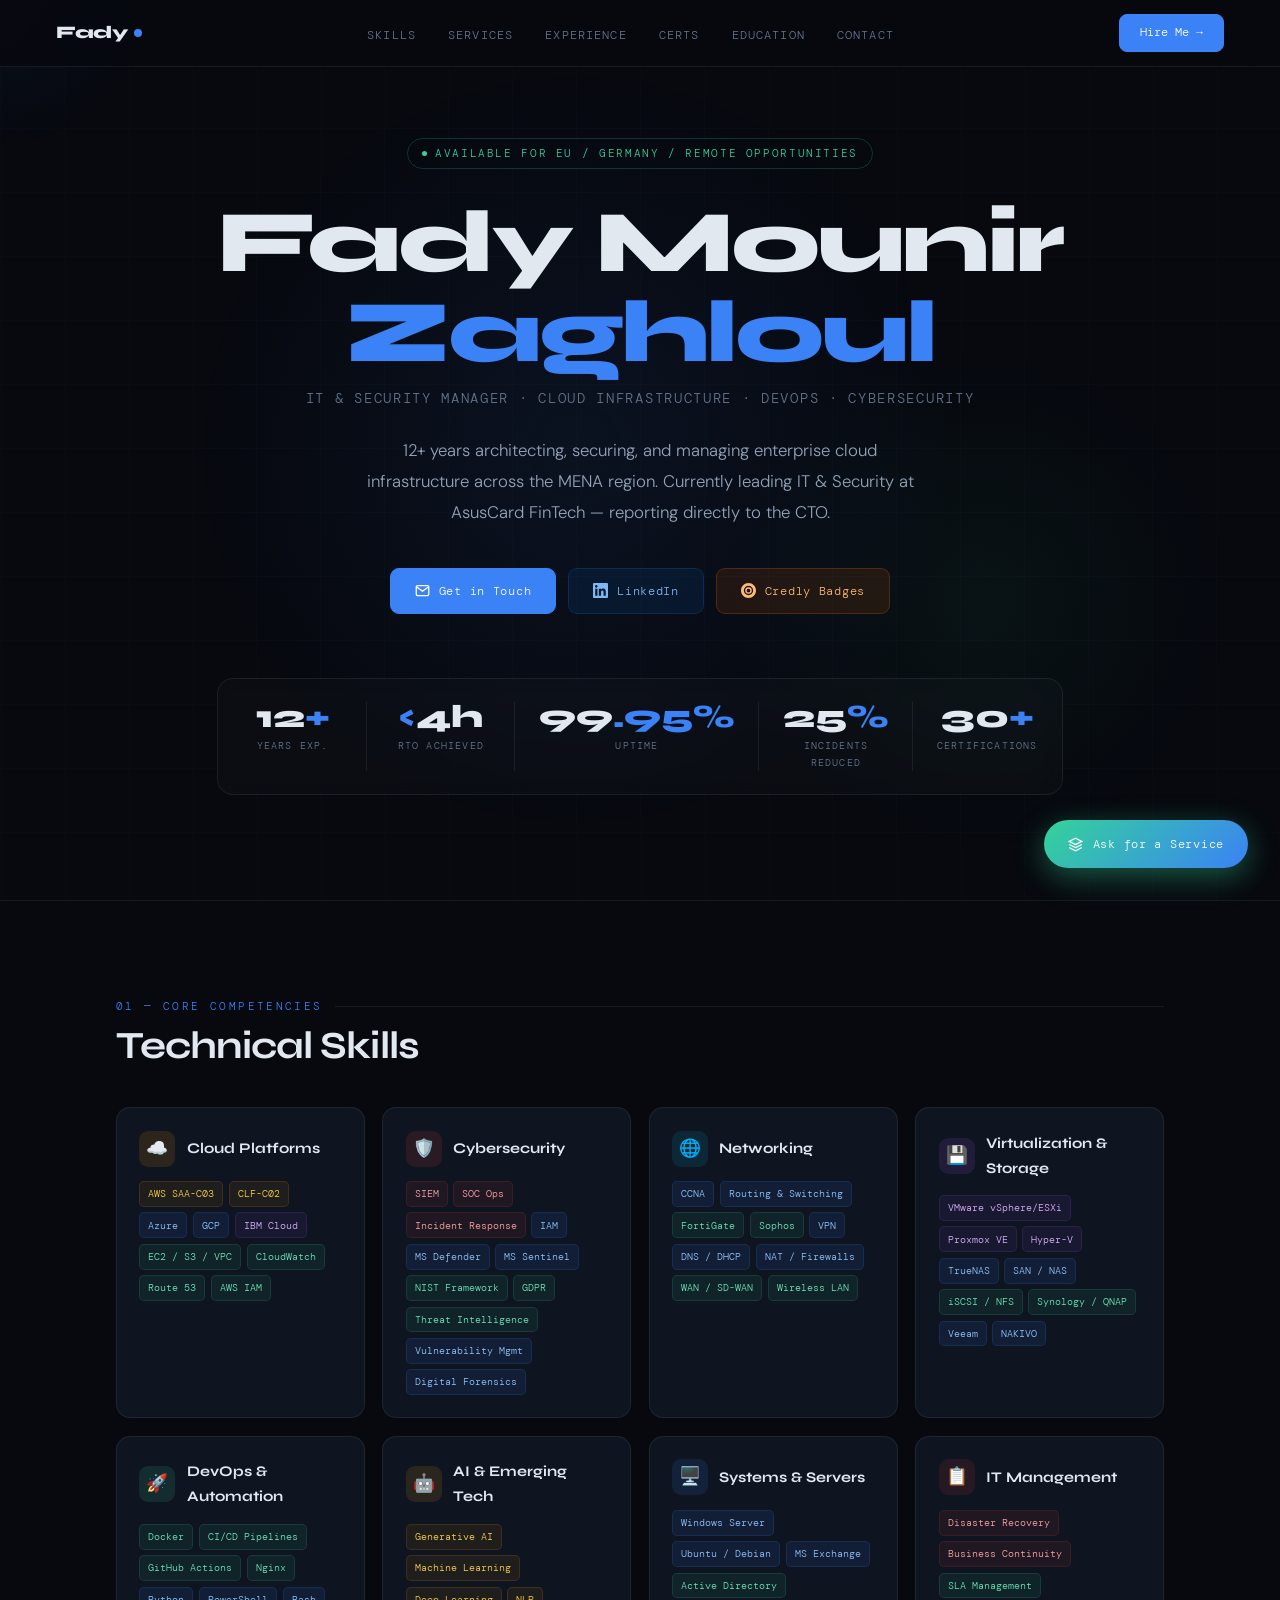
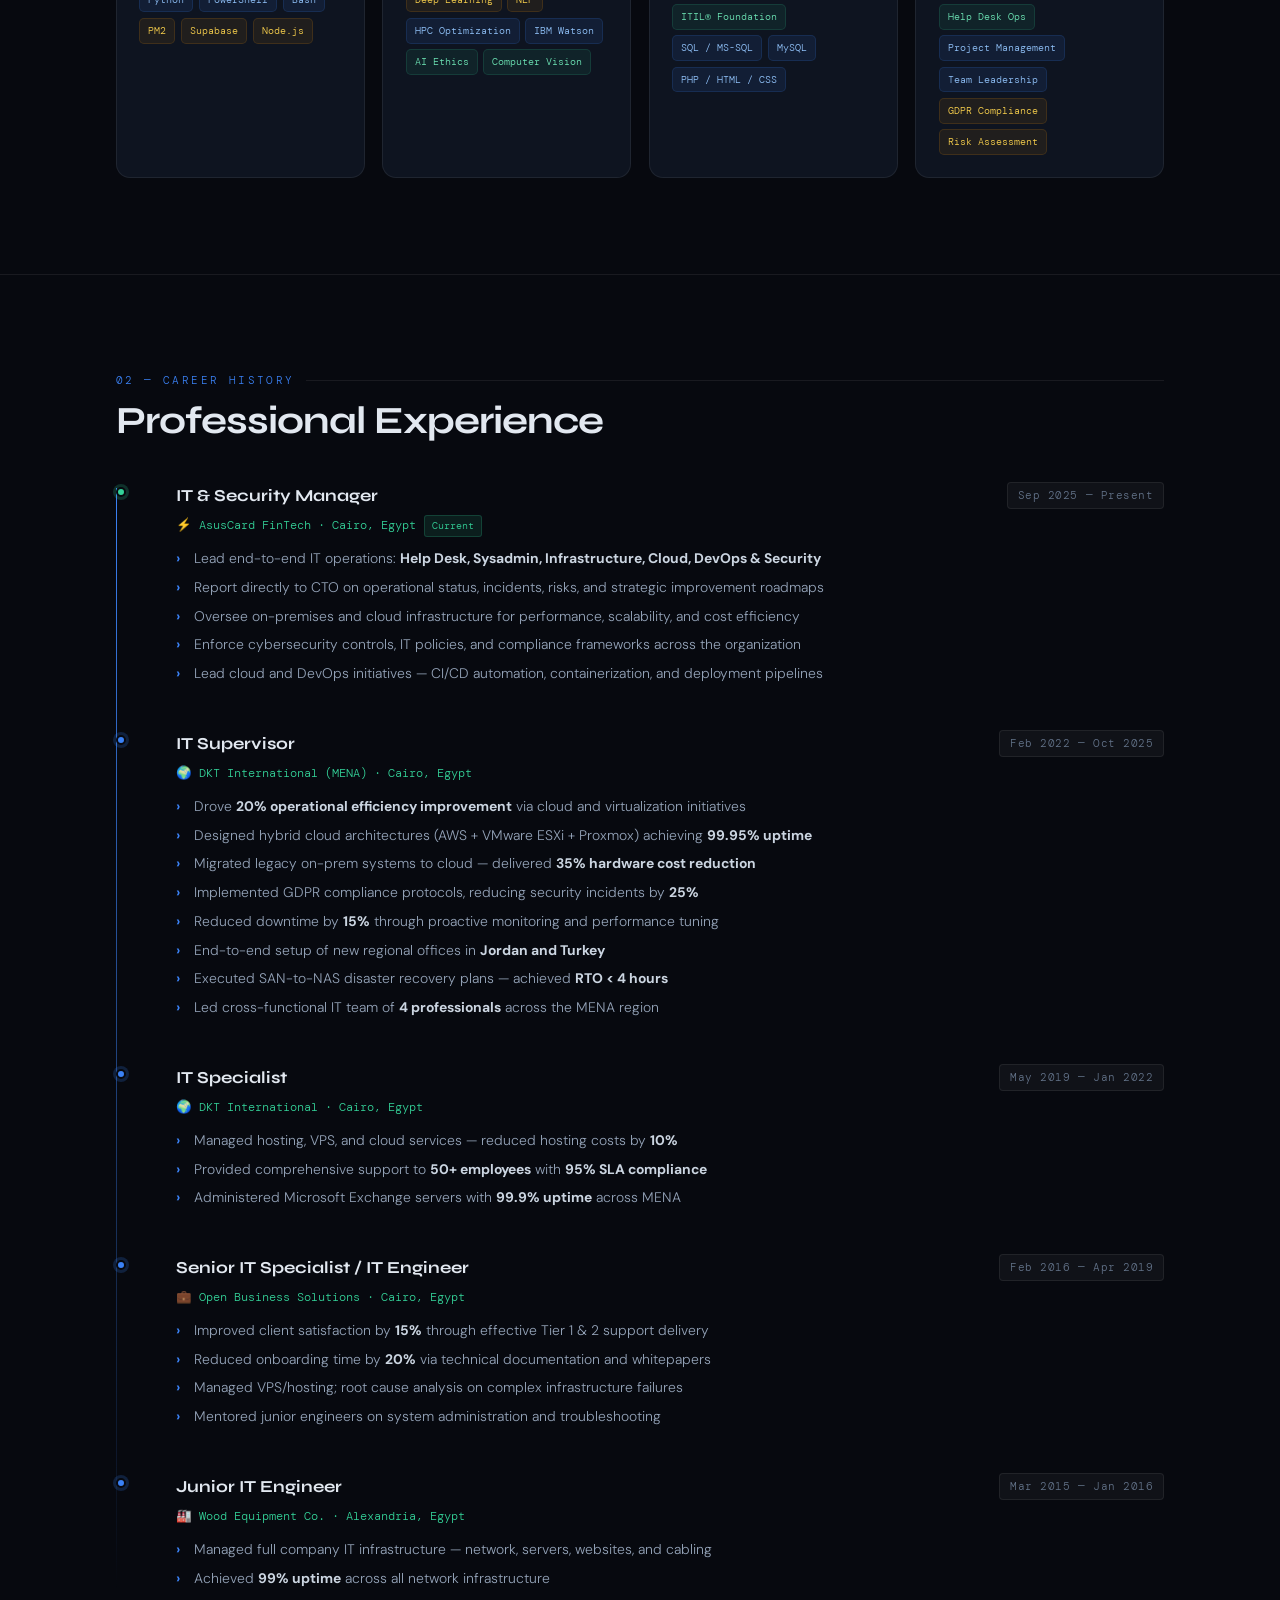
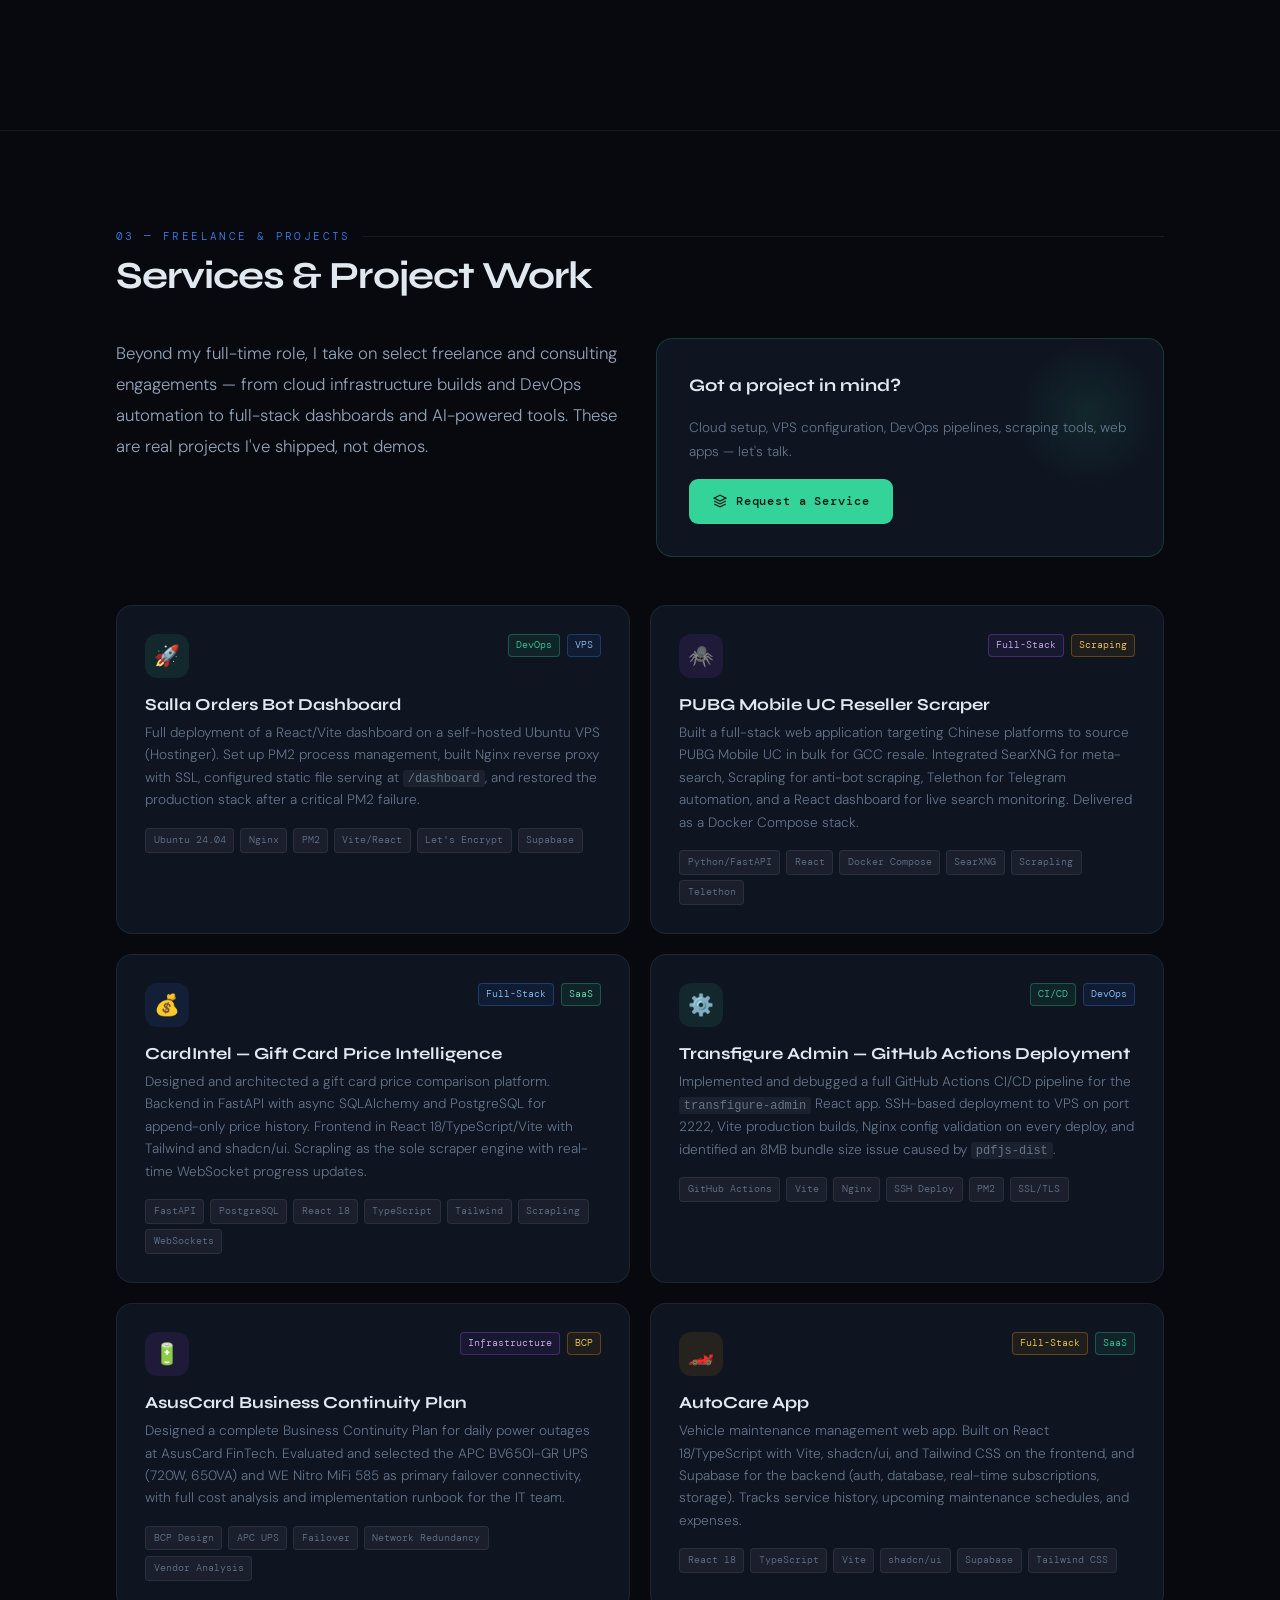
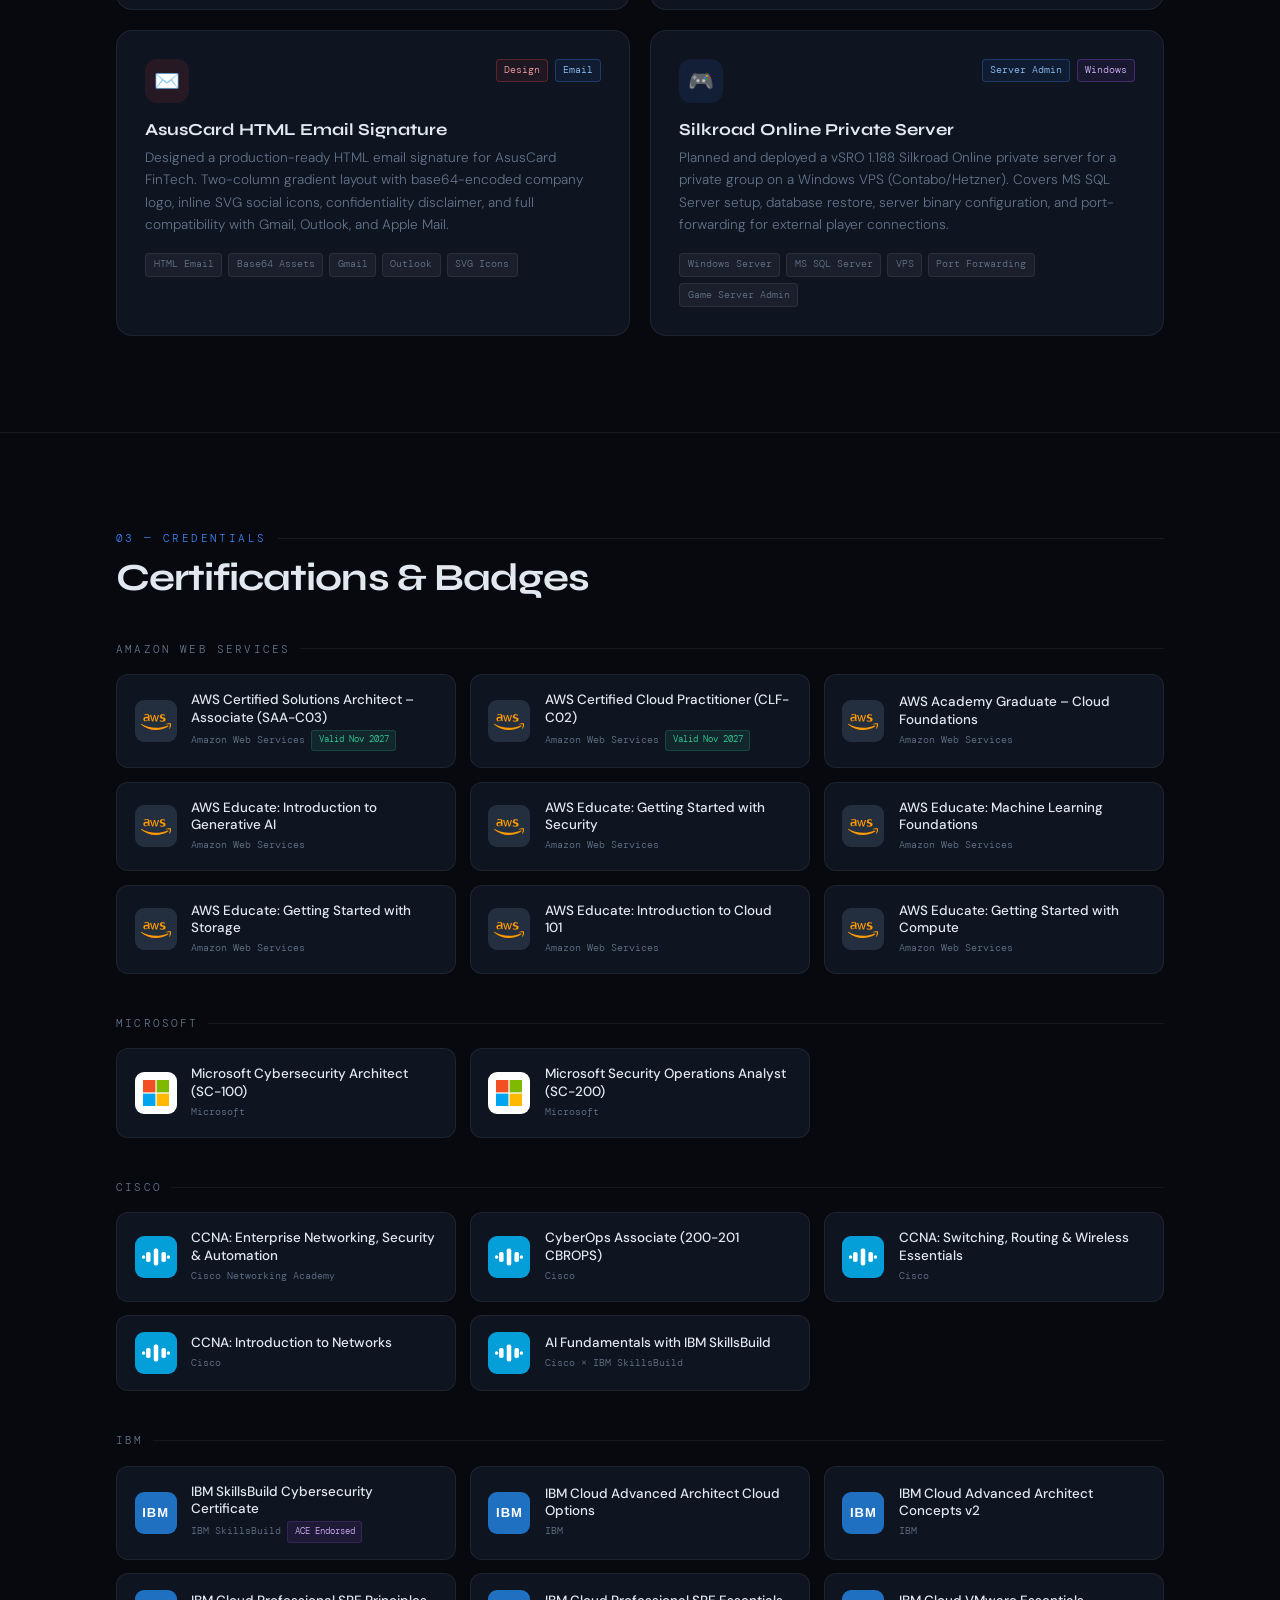
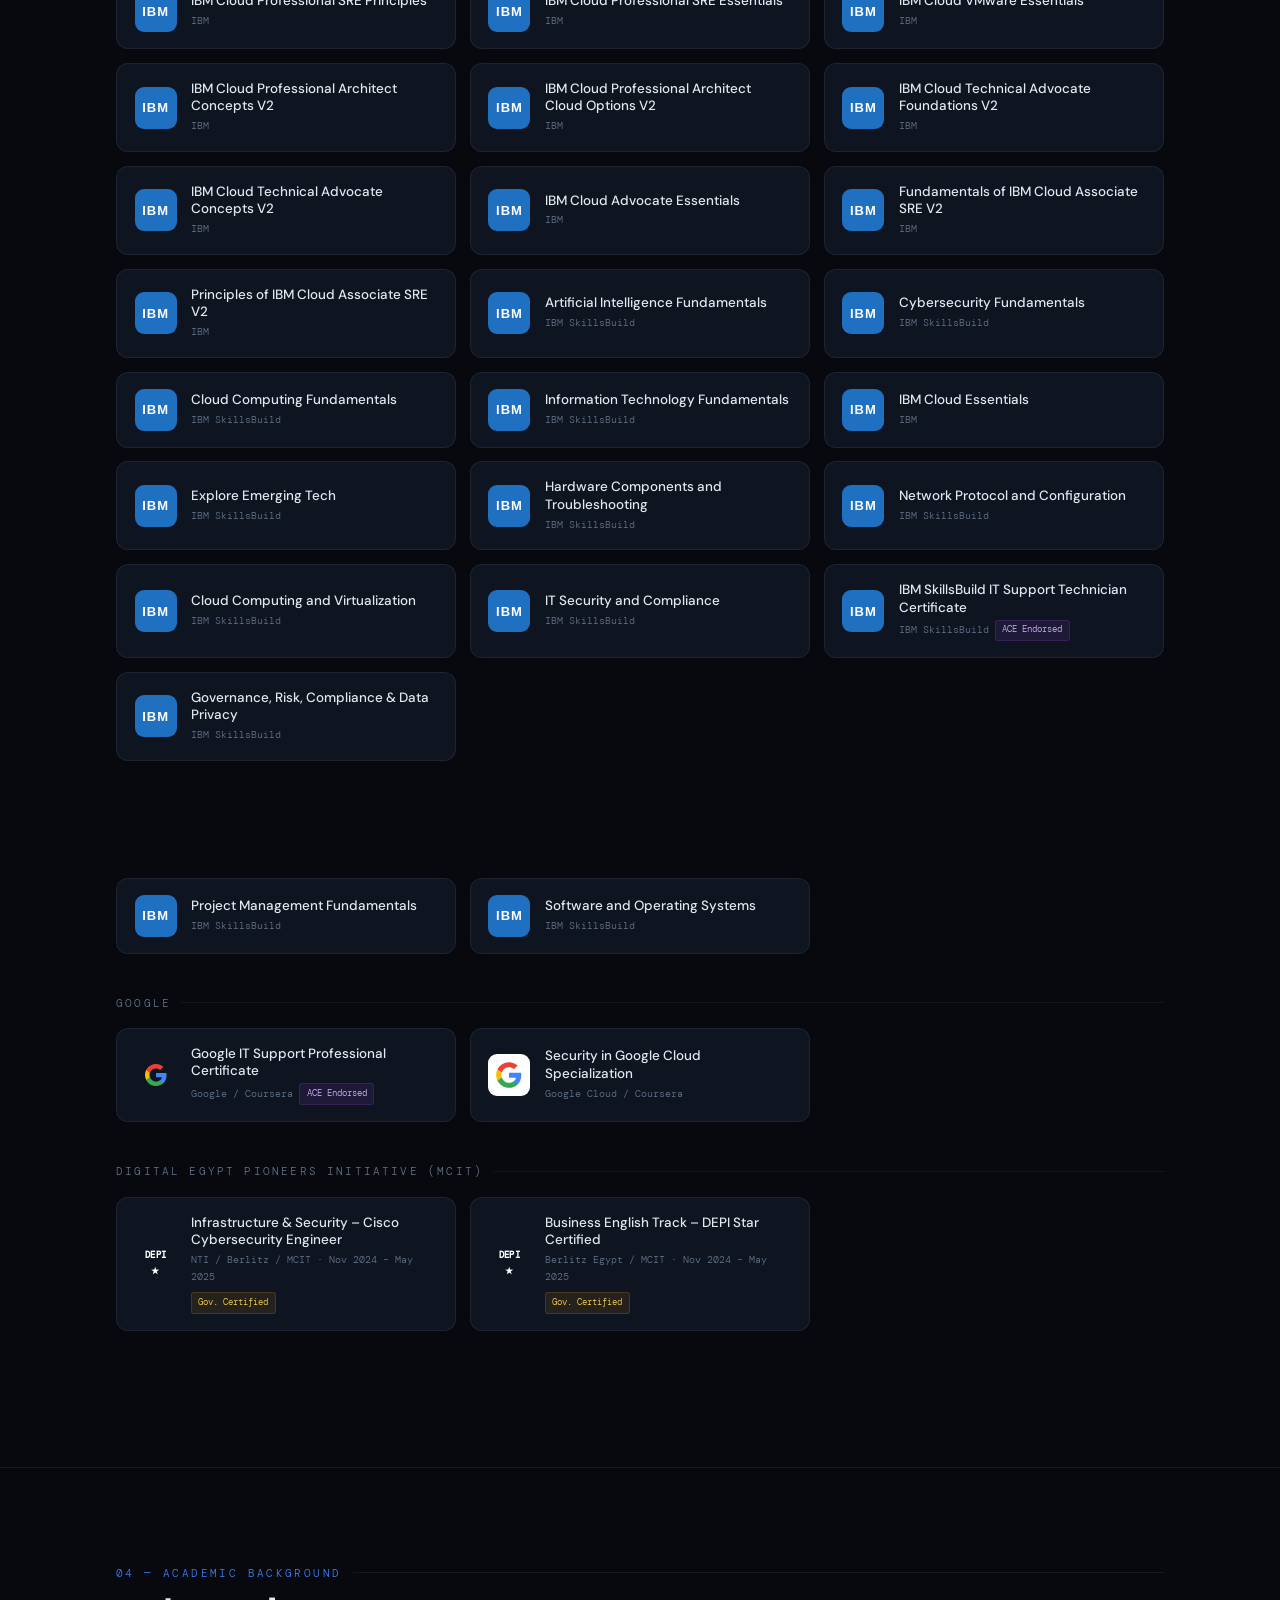
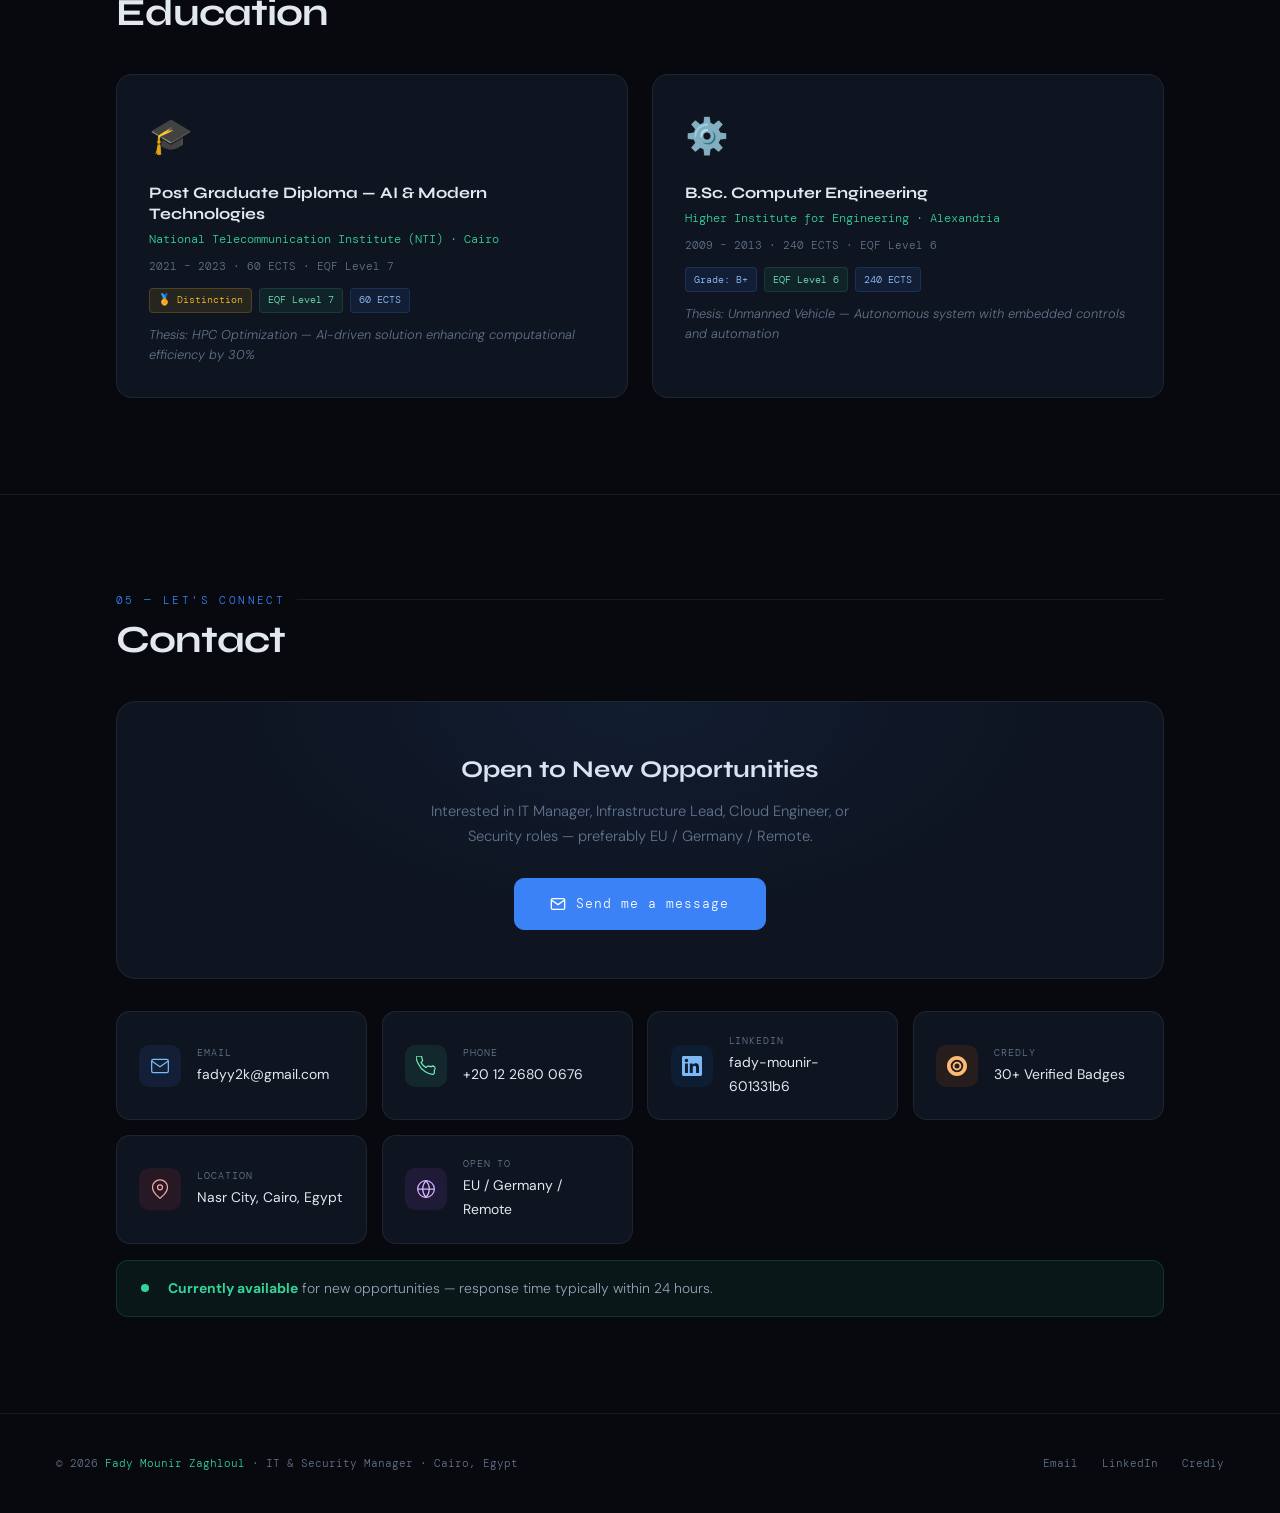
==== index.html @ 6c73d614 "Add files via upload" ====
<!DOCTYPE html>
<html lang="en">
<head>
  <meta charset="UTF-8"/>
  <meta name="viewport" content="width=device-width, initial-scale=1.0"/>
  <title>Fady Mounir Zaghloul — IT & Security Manager</title>
  <link href="https://fonts.googleapis.com/css2?family=Syne:wght@400;600;700;800&family=DM+Mono:wght@300;400;500&family=DM+Sans:ital,wght@0,300;0,400;0,500;1,300&display=swap" rel="stylesheet"/>
  <style>
    :root {
      --bg:#07090f;--surface:#0d1017;--border:rgba(255,255,255,0.07);--bh:rgba(255,255,255,0.13);
      --accent:#3b82f6;--ad:#1d4ed8;--a2:#34d399;--a3:#f59e0b;--a4:#a78bfa;
      --text:#e2e8f0;--muted:#64748b;--card:#0e1420;
    }
    *,*::before,*::after{box-sizing:border-box;margin:0;padding:0;}
    html{scroll-behavior:smooth;}
    body{background:var(--bg);color:var(--text);font-family:'DM Sans',sans-serif;font-weight:300;line-height:1.7;overflow-x:hidden;}

    /* scrollbar */
    ::-webkit-scrollbar{width:4px;}
    ::-webkit-scrollbar-track{background:var(--bg);}
    ::-webkit-scrollbar-thumb{background:rgba(59,130,246,0.4);border-radius:4px;}

    /* cursor glow */
    .cursor-glow{pointer-events:none;position:fixed;width:300px;height:300px;border-radius:50%;
      background:radial-gradient(circle,rgba(59,130,246,0.06) 0%,transparent 70%);
      transform:translate(-50%,-50%);z-index:0;transition:opacity 0.3s;top:0;left:0;}

    /* ── NAV ── */
    nav{position:fixed;top:0;left:0;right:0;z-index:200;
      display:flex;align-items:center;justify-content:space-between;
      padding:0.9rem 3.5rem;
      background:rgba(7,9,15,0.88);backdrop-filter:blur(24px);
      border-bottom:1px solid var(--border);}
    .nav-logo{font-family:'Syne',sans-serif;font-weight:800;font-size:1.1rem;color:var(--text);text-decoration:none;letter-spacing:-0.02em;display:flex;align-items:center;gap:0.4rem;}
    .nav-logo .dot{width:8px;height:8px;border-radius:50%;background:var(--accent);display:inline-block;animation:navpulse 2.5s ease infinite;}
    @keyframes navpulse{0%,100%{opacity:1;box-shadow:0 0 0 0 rgba(59,130,246,0.5)}50%{opacity:0.7;box-shadow:0 0 0 5px rgba(59,130,246,0)}}
    .nav-links{display:flex;gap:2rem;list-style:none;}
    .nav-links a{font-family:'DM Mono',monospace;font-size:0.72rem;color:var(--muted);text-decoration:none;letter-spacing:0.1em;text-transform:uppercase;transition:color 0.2s;position:relative;}
    .nav-links a::after{content:'';position:absolute;bottom:-2px;left:0;width:0;height:1px;background:var(--a2);transition:width 0.3s;}
    .nav-links a:hover{color:var(--a2);}
    .nav-links a:hover::after{width:100%;}
    .nav-cta{font-family:'DM Mono',monospace;font-size:0.72rem;padding:0.5rem 1.25rem;border-radius:8px;background:var(--accent);color:#fff;text-decoration:none;transition:all 0.2s;border:1px solid var(--accent);}
    .nav-cta:hover{background:var(--ad);transform:translateY(-1px);box-shadow:0 6px 20px rgba(59,130,246,0.4);}

    /* ── HERO ── */
    .hero{min-height:100vh;display:grid;place-items:center;padding:7rem 3.5rem 5rem;position:relative;overflow:hidden;}
    .hero-canvas{position:absolute;inset:0;z-index:0;}
    .hero-orb1{position:absolute;width:900px;height:900px;background:radial-gradient(circle,rgba(59,130,246,0.08) 0%,transparent 60%);top:50%;left:45%;transform:translate(-50%,-50%);pointer-events:none;}
    .hero-orb2{position:absolute;width:600px;height:600px;background:radial-gradient(circle,rgba(52,211,153,0.05) 0%,transparent 60%);bottom:0;right:0;pointer-events:none;}
    .hero-grid{position:absolute;inset:0;background-image:linear-gradient(rgba(59,130,246,0.025) 1px,transparent 1px),linear-gradient(90deg,rgba(59,130,246,0.025) 1px,transparent 1px);background-size:64px 64px;pointer-events:none;}

    .hero-inner{position:relative;z-index:1;max-width:960px;text-align:center;}
    .hero-badge{display:inline-flex;align-items:center;gap:0.5rem;font-family:'DM Mono',monospace;font-size:0.68rem;letter-spacing:0.15em;text-transform:uppercase;color:var(--a2);border:1px solid rgba(52,211,153,0.22);padding:0.32rem 0.9rem;border-radius:100px;margin-bottom:1.8rem;animation:fadeUp 0.8s ease both;backdrop-filter:blur(8px);}
    .badge-dot{width:5px;height:5px;border-radius:50%;background:var(--a2);animation:pulse 2s ease infinite;}
    @keyframes pulse{0%,100%{opacity:1;transform:scale(1)}50%{opacity:0.3;transform:scale(0.6)}}

    h1{font-family:'Syne',sans-serif;font-weight:800;font-size:clamp(2.8rem,7vw,5.5rem);line-height:1.03;letter-spacing:-0.035em;margin-bottom:0.5rem;animation:fadeUp 0.8s 0.1s ease both;}
    h1 .ac{color:var(--accent);}
    h1 .nm{display:block;}
    .hero-role{font-family:'DM Mono',monospace;font-size:clamp(0.72rem,1.6vw,0.88rem);color:var(--muted);letter-spacing:0.12em;text-transform:uppercase;margin-bottom:1.5rem;animation:fadeUp 0.8s 0.2s ease both;}
    .hero-desc{font-size:1.05rem;color:#94a3b8;max-width:580px;margin:0 auto 2.5rem;line-height:1.85;animation:fadeUp 0.8s 0.3s ease both;}

    .hero-cta{display:flex;gap:0.75rem;justify-content:center;flex-wrap:wrap;animation:fadeUp 0.8s 0.4s ease both;}
    .btn{display:inline-flex;align-items:center;gap:0.55rem;padding:0.72rem 1.5rem;border-radius:9px;font-family:'DM Mono',monospace;font-size:0.75rem;letter-spacing:0.06em;text-decoration:none;transition:all 0.22s;border:1px solid transparent;position:relative;overflow:hidden;}
    .btn::before{content:'';position:absolute;inset:0;opacity:0;transition:opacity 0.3s;}
    .btn:hover::before{opacity:1;}
    .btn svg{width:15px;height:15px;flex-shrink:0;}
    .btn-primary{background:var(--accent);color:#fff;border-color:var(--accent);}
    .btn-primary::before{background:linear-gradient(135deg,rgba(255,255,255,0.1),transparent);}
    .btn-primary:hover{background:var(--ad);transform:translateY(-2px);box-shadow:0 12px 35px rgba(59,130,246,0.4);}
    .btn-li{background:rgba(10,102,194,0.12);color:#7cb9f4;border-color:rgba(10,102,194,0.28);}
    .btn-li:hover{background:rgba(10,102,194,0.22);border-color:rgba(10,102,194,0.55);transform:translateY(-2px);}
    .btn-cr{background:rgba(255,107,0,0.1);color:#fdba74;border-color:rgba(255,107,0,0.22);}
    .btn-cr:hover{background:rgba(255,107,0,0.2);border-color:rgba(255,107,0,0.45);transform:translateY(-2px);}

    /* Stats bar */
    .stats-bar{display:flex;margin-top:4rem;animation:fadeUp 0.8s 0.5s ease both;border:1px solid var(--border);border-radius:16px;overflow:hidden;backdrop-filter:blur(8px);background:rgba(255,255,255,0.02);}
    .stat-item{flex:1;text-align:center;padding:1.4rem 1.5rem;position:relative;transition:background 0.3s;}
    .stat-item:not(:last-child)::after{content:'';position:absolute;right:0;top:20%;height:60%;width:1px;background:var(--border);}
    .stat-item:hover{background:rgba(59,130,246,0.05);}
    .stat-num{font-family:'Syne',sans-serif;font-weight:800;font-size:2rem;color:var(--text);line-height:1;}
    .stat-num em{color:var(--accent);font-style:normal;}
    .stat-label{font-family:'DM Mono',monospace;font-size:0.62rem;color:var(--muted);letter-spacing:0.12em;text-transform:uppercase;margin-top:0.3rem;}

    /* ── SHARED ── */
    .sw{padding:6rem 3.5rem;max-width:1160px;margin:0 auto;}
    .sl{font-family:'DM Mono',monospace;font-size:0.68rem;letter-spacing:0.22em;text-transform:uppercase;color:var(--accent);margin-bottom:0.6rem;display:flex;align-items:center;gap:0.75rem;}
    .sl::after{content:'';flex:1;height:1px;background:var(--border);}
    h2{font-family:'Syne',sans-serif;font-weight:700;font-size:clamp(1.7rem,3.5vw,2.4rem);letter-spacing:-0.025em;margin-bottom:2.5rem;line-height:1.1;}
    .divider{height:1px;background:var(--border);}

    /* ── SKILLS ── */
    .sg{display:grid;grid-template-columns:repeat(auto-fit,minmax(228px,1fr));gap:1.1rem;}
    .sc{background:var(--card);border:1px solid var(--border);border-radius:14px;padding:1.4rem;transition:all 0.3s;position:relative;overflow:hidden;}
    .sc::after{content:'';position:absolute;top:0;left:0;right:0;height:2px;background:linear-gradient(90deg,transparent,rgba(59,130,246,0.4),transparent);opacity:0;transition:opacity 0.3s;}
    .sc:hover{border-color:rgba(59,130,246,0.32);transform:translateY(-4px);box-shadow:0 20px 50px rgba(0,0,0,0.5);}
    .sc:hover::after{opacity:1;}
    .sh{display:flex;align-items:center;gap:0.7rem;margin-bottom:0.9rem;}
    .si{width:36px;height:36px;border-radius:9px;display:flex;align-items:center;justify-content:center;font-size:1.1rem;flex-shrink:0;}
    .sk{font-family:'Syne',sans-serif;font-weight:700;font-size:0.92rem;color:var(--text);}
    .tags{display:flex;flex-wrap:wrap;gap:0.35rem;}
    .tag{font-family:'DM Mono',monospace;font-size:0.64rem;padding:0.2rem 0.5rem;border-radius:5px;}
    .tb{background:rgba(59,130,246,0.1);color:#93c5fd;border:1px solid rgba(59,130,246,0.15);}
    .tg{background:rgba(52,211,153,0.08);color:#6ee7b7;border:1px solid rgba(52,211,153,0.14);}
    .to{background:rgba(245,158,11,0.08);color:#fcd34d;border:1px solid rgba(245,158,11,0.14);}
    .tr{background:rgba(239,68,68,0.08);color:#fca5a5;border:1px solid rgba(239,68,68,0.14);}
    .tp{background:rgba(168,85,247,0.08);color:#d8b4fe;border:1px solid rgba(168,85,247,0.14);}

    /* ── EXPERIENCE ── */
    .timeline{position:relative;padding-left:1.75rem;}
    .timeline::before{content:'';position:absolute;left:0;top:6px;bottom:0;width:1px;background:linear-gradient(to bottom,var(--accent),transparent);}
    .job{position:relative;margin-bottom:2.75rem;padding-left:2rem;}
    .job::before{content:'';position:absolute;left:-1.75rem;top:0.35rem;width:10px;height:10px;border-radius:50%;background:var(--accent);border:2px solid var(--bg);box-shadow:0 0 0 3px rgba(59,130,246,0.2);}
    .job.cur::before{background:var(--a2);box-shadow:0 0 0 3px rgba(52,211,153,0.2);animation:cpulse 2.5s ease infinite;}
    @keyframes cpulse{0%,100%{box-shadow:0 0 0 3px rgba(52,211,153,0.2)}50%{box-shadow:0 0 0 6px rgba(52,211,153,0.35)}}
    .jh{display:flex;align-items:flex-start;justify-content:space-between;flex-wrap:wrap;gap:0.5rem;margin-bottom:0.3rem;}
    .jt{font-family:'Syne',sans-serif;font-weight:700;font-size:1.05rem;}
    .jp{font-family:'DM Mono',monospace;font-size:0.68rem;color:var(--muted);letter-spacing:0.05em;padding:0.2rem 0.6rem;background:rgba(255,255,255,0.04);border:1px solid var(--border);border-radius:4px;white-space:nowrap;}
    .jc{font-family:'DM Mono',monospace;font-size:0.78rem;color:var(--a2);margin-bottom:0.65rem;}
    .jc .cur-badge{display:inline-block;font-size:0.6rem;padding:0.1rem 0.45rem;border-radius:3px;background:rgba(52,211,153,0.1);color:var(--a2);border:1px solid rgba(52,211,153,0.2);margin-left:0.5rem;vertical-align:middle;}
    .jl{list-style:none;display:flex;flex-direction:column;gap:0.32rem;}
    .jl li{font-size:0.87rem;color:#94a3b8;padding-left:1.1rem;position:relative;}
    .jl li::before{content:'›';position:absolute;left:0;color:var(--accent);font-weight:bold;}
    .jl li strong{color:#cbd5e1;}

    /* ── CERTIFICATIONS ── */
    /* Group headers */
    .cert-group{margin-bottom:2.5rem;}
    .cert-group-title{font-family:'DM Mono',monospace;font-size:0.68rem;letter-spacing:0.2em;text-transform:uppercase;color:var(--muted);margin-bottom:1rem;display:flex;align-items:center;gap:0.6rem;}
    .cert-group-title::after{content:'';flex:1;height:1px;background:rgba(255,255,255,0.05);}
    .cg{display:grid;grid-template-columns:repeat(auto-fill,minmax(310px,1fr));gap:0.85rem;}
    .cc{background:var(--card);border:1px solid var(--border);border-radius:12px;padding:1rem 1.1rem;display:flex;align-items:center;gap:0.9rem;transition:all 0.22s;cursor:default;}
    .cc:hover{border-color:rgba(52,211,153,0.28);transform:translateX(5px);box-shadow:0 6px 30px rgba(0,0,0,0.35);}
    .cl{width:42px;height:42px;border-radius:9px;flex-shrink:0;display:flex;align-items:center;justify-content:center;overflow:hidden;background:#fff;}
    .cl img{width:100%;height:100%;object-fit:contain;border-radius:7px;}
    .cl.fb{background:transparent;}
    .cn{font-weight:500;font-size:0.84rem;line-height:1.3;color:var(--text);}
    .cm{display:flex;align-items:center;gap:0.4rem;margin-top:0.22rem;flex-wrap:wrap;}
    .ci{font-family:'DM Mono',monospace;font-size:0.62rem;color:var(--muted);}
    .cbadge{font-family:'DM Mono',monospace;font-size:0.58rem;padding:0.12rem 0.4rem;border-radius:3px;}
    .cbadge.act{background:rgba(52,211,153,0.1);color:var(--a2);border:1px solid rgba(52,211,153,0.18);}
    .cbadge.ace{background:rgba(168,85,247,0.1);color:#d8b4fe;border:1px solid rgba(168,85,247,0.18);}
    .cbadge.gov{background:rgba(245,158,11,0.1);color:#fcd34d;border:1px solid rgba(245,158,11,0.18);}

    /* icon fallback boxes */
    .ico-aws{background:linear-gradient(135deg,#232F3E,#FF9900);color:#fff;font-weight:700;font-size:0.65rem;font-family:'DM Mono',monospace;}
    .ico-ms{background:linear-gradient(135deg,#0078D4,#50e6ff);display:grid;grid-template-columns:1fr 1fr;gap:2px;padding:7px;}
    .ico-ms span{border-radius:1px;}
    .ico-cisco{background:linear-gradient(135deg,#1BA0D7,#0A4C7C);color:#fff;font-weight:700;font-size:0.65rem;font-family:'DM Mono',monospace;}
    .ico-ibm{background:linear-gradient(135deg,#1F70C1,#061727);color:#fff;font-weight:700;font-size:0.72rem;font-family:'Syne',sans-serif;}
    .ico-google{background:#fff;display:flex;align-items:center;justify-content:center;}
    .ico-depi{background:linear-gradient(135deg,#1a7a6e,#0d4d47);color:#fff;font-weight:700;font-size:0.58rem;font-family:'DM Mono',monospace;text-align:center;letter-spacing:0.05em;}

    /* ── EDUCATION ── */
    .eg{display:grid;grid-template-columns:repeat(auto-fit,minmax(320px,1fr));gap:1.5rem;}
    .ec{background:var(--card);border:1px solid var(--border);border-radius:16px;padding:2rem;transition:border-color 0.3s;position:relative;overflow:hidden;}
    .ec::before{content:'';position:absolute;top:0;left:0;right:0;height:3px;background:linear-gradient(90deg,var(--accent),var(--a2));opacity:0;transition:opacity 0.3s;}
    .ec:hover{border-color:rgba(59,130,246,0.28);}
    .ec:hover::before{opacity:1;}
    .ei{font-size:2.2rem;margin-bottom:1rem;}
    .ed{font-family:'Syne',sans-serif;font-weight:700;font-size:1rem;margin-bottom:0.3rem;line-height:1.3;}
    .es{font-family:'DM Mono',monospace;font-size:0.76rem;color:var(--a2);margin-bottom:0.45rem;}
    .ep{font-family:'DM Mono',monospace;font-size:0.68rem;color:var(--muted);}
    .ebs{display:flex;gap:0.45rem;flex-wrap:wrap;margin-top:0.75rem;}
    .eb{font-family:'DM Mono',monospace;font-size:0.65rem;padding:0.18rem 0.5rem;border-radius:4px;}
    .eb.gold{color:#fbbf24;background:rgba(251,191,36,0.1);border:1px solid rgba(251,191,36,0.18);}
    .eb.blue{color:#93c5fd;background:rgba(59,130,246,0.1);border:1px solid rgba(59,130,246,0.18);}
    .eb.green{color:#6ee7b7;background:rgba(52,211,153,0.08);border:1px solid rgba(52,211,153,0.14);}
    .et{font-size:0.8rem;color:#64748b;margin-top:0.75rem;font-style:italic;line-height:1.55;}

    /* ── CONTACT — PREMIUM ── */
    .contact-hero{background:var(--card);border:1px solid var(--border);border-radius:20px;padding:3rem;margin-bottom:2rem;text-align:center;position:relative;overflow:hidden;}
    .contact-hero::before{content:'';position:absolute;inset:0;background:radial-gradient(ellipse at 50% 0%,rgba(59,130,246,0.08),transparent 60%);pointer-events:none;}
    .contact-hero-title{font-family:'Syne',sans-serif;font-weight:700;font-size:1.5rem;margin-bottom:0.5rem;}
    .contact-hero-sub{font-size:0.92rem;color:#64748b;max-width:420px;margin:0 auto 1.8rem;}
    .contact-hero-cta{display:inline-flex;align-items:center;gap:0.6rem;padding:0.9rem 2.2rem;background:var(--accent);color:#fff;border-radius:10px;font-family:'DM Mono',monospace;font-size:0.8rem;letter-spacing:0.08em;text-decoration:none;transition:all 0.25s;border:1px solid var(--accent);}
    .contact-hero-cta:hover{background:var(--ad);transform:translateY(-2px);box-shadow:0 14px 40px rgba(59,130,246,0.45);}
    .contact-hero-cta svg{width:16px;height:16px;}

    .contact-grid{display:grid;grid-template-columns:repeat(auto-fit,minmax(200px,1fr));gap:0.9rem;}
    .contact-card{background:var(--card);border:1px solid var(--border);border-radius:14px;padding:1.3rem 1.4rem;display:flex;align-items:center;gap:1rem;text-decoration:none;transition:all 0.25s;position:relative;overflow:hidden;}
    .contact-card::after{content:'↗';position:absolute;top:0.6rem;right:0.9rem;font-size:0.7rem;color:var(--muted);opacity:0;transition:opacity 0.2s;}
    .contact-card[href]:hover::after{opacity:1;}
    .contact-card[href]:hover{border-color:var(--accent);transform:translateY(-3px);box-shadow:0 12px 35px rgba(59,130,246,0.18);}
    .contact-card.static{cursor:default;}
    .contact-card.static:hover{transform:none;box-shadow:none;border-color:rgba(52,211,153,0.2);}
    .cc-icon{width:42px;height:42px;border-radius:10px;display:flex;align-items:center;justify-content:center;font-size:1.15rem;flex-shrink:0;}
    .cc-label{font-family:'DM Mono',monospace;font-size:0.62rem;color:var(--muted);text-transform:uppercase;letter-spacing:0.09em;}
    .cc-val{font-size:0.87rem;color:var(--text);margin-top:0.08rem;font-weight:400;}

    /* Availability strip */
    .avail-strip{display:flex;align-items:center;gap:1.2rem;background:rgba(52,211,153,0.07);border:1px solid rgba(52,211,153,0.16);border-radius:12px;padding:1rem 1.5rem;margin-top:1rem;}
    .avail-dot{width:8px;height:8px;border-radius:50%;background:var(--a2);flex-shrink:0;animation:pulse 2s ease infinite;}
    .avail-text{font-size:0.87rem;color:#94a3b8;}
    .avail-text strong{color:var(--a2);}

    /* ── FOOTER ── */
    footer{padding:2.5rem 3.5rem;border-top:1px solid var(--border);display:flex;align-items:center;justify-content:space-between;flex-wrap:wrap;gap:1rem;}
    .footer-left{font-family:'DM Mono',monospace;font-size:0.68rem;color:var(--muted);}
    .footer-left span{color:var(--a2);}
    .footer-links{display:flex;gap:1.5rem;}
    .footer-links a{font-family:'DM Mono',monospace;font-size:0.68rem;color:var(--muted);text-decoration:none;transition:color 0.2s;}
    .footer-links a:hover{color:var(--accent);}

    /* ── ANIMATIONS ── */
    @keyframes fadeUp{from{opacity:0;transform:translateY(22px)}to{opacity:1;transform:translateY(0)}}
    .fi{opacity:0;transform:translateY(18px);transition:opacity 0.65s ease,transform 0.65s ease;}
    .fi.v{opacity:1;transform:translateY(0);}

    /* ── RESPONSIVE ── */
    @media(max-width:768px){
      nav{padding:1rem 1.5rem;}
      .nav-links,.nav-cta{display:none;}
      .hero{padding:6rem 1.5rem 4rem;}
      .sw{padding:4rem 1.5rem;}
      h1{font-size:2.5rem;}
      .stats-bar{flex-wrap:wrap;border-radius:12px;}
      .stat-item{flex:0 0 50%;border-right:none!important;border-bottom:1px solid var(--border);}
      footer{flex-direction:column;text-align:center;padding:2rem 1.5rem;}
    }

    /* ── FLOATING SERVICE BTN ── */
    .float-service{
      position:fixed;bottom:2rem;right:2rem;z-index:500;
      display:flex;align-items:center;gap:0.6rem;
      padding:0.85rem 1.5rem;border-radius:50px;
      background:linear-gradient(135deg,var(--a2),var(--accent));
      color:#fff;font-family:'DM Mono',monospace;font-size:0.76rem;
      letter-spacing:0.06em;text-decoration:none;
      box-shadow:0 8px 30px rgba(52,211,153,0.4);
      transition:all 0.25s;border:none;cursor:pointer;
      animation:floatIn 1s 1.5s ease both;
    }
    @keyframes floatIn{from{opacity:0;transform:translateY(20px)}to{opacity:1;transform:translateY(0)}}
    .float-service:hover{transform:translateY(-3px);box-shadow:0 14px 40px rgba(52,211,153,0.55);}
    .float-service svg{width:15px;height:15px;}

    /* ── SERVICES SECTION ── */
    .services-intro{display:grid;grid-template-columns:1fr 1fr;gap:2rem;margin-bottom:3rem;}
    @media(max-width:768px){.services-intro{grid-template-columns:1fr;}}
    .services-lead{font-size:1.05rem;color:#94a3b8;line-height:1.85;}
    .services-cta-box{background:var(--card);border:1px solid rgba(52,211,153,0.2);border-radius:16px;padding:2rem;display:flex;flex-direction:column;justify-content:center;gap:1rem;position:relative;overflow:hidden;}
    .services-cta-box::before{content:'';position:absolute;top:0;right:0;width:150px;height:150px;background:radial-gradient(circle,rgba(52,211,153,0.1),transparent 70%);pointer-events:none;}
    .services-cta-title{font-family:'Syne',sans-serif;font-weight:700;font-size:1.1rem;}
    .services-cta-sub{font-size:0.85rem;color:#64748b;}
    .services-cta-btn{display:inline-flex;align-items:center;gap:0.55rem;padding:0.75rem 1.5rem;background:var(--a2);color:#0a1612;border-radius:9px;font-family:'DM Mono',monospace;font-size:0.77rem;letter-spacing:0.07em;text-decoration:none;font-weight:500;transition:all 0.22s;align-self:flex-start;}
    .services-cta-btn:hover{background:#2dd4bf;transform:translateY(-2px);box-shadow:0 10px 30px rgba(52,211,153,0.35);}
    .services-cta-btn svg{width:14px;height:14px;}

    .proj-grid{display:grid;grid-template-columns:repeat(auto-fill,minmax(340px,1fr));gap:1.25rem;}
    .proj-card{background:var(--card);border:1px solid var(--border);border-radius:16px;padding:1.75rem;transition:all 0.28s;position:relative;overflow:hidden;}
    .proj-card::before{content:'';position:absolute;top:0;left:0;right:0;height:3px;transition:opacity 0.3s;opacity:0;}
    .proj-card:hover{border-color:rgba(59,130,246,0.3);transform:translateY(-4px);box-shadow:0 20px 50px rgba(0,0,0,0.45);}
    .proj-card:hover::before{opacity:1;}
    .proj-card.devops::before{background:linear-gradient(90deg,var(--a2),var(--accent));}
    .proj-card.security::before{background:linear-gradient(90deg,#f87171,#fb923c);}
    .proj-card.fullstack::before{background:linear-gradient(90deg,var(--accent),var(--a4));}
    .proj-card.ai::before{background:linear-gradient(90deg,#fbbf24,var(--a2));}
    .proj-card.infra::before{background:linear-gradient(90deg,#a78bfa,var(--accent));}
    .proj-header{display:flex;align-items:flex-start;justify-content:space-between;gap:1rem;margin-bottom:1rem;}
    .proj-icon{width:44px;height:44px;border-radius:12px;display:flex;align-items:center;justify-content:center;font-size:1.3rem;flex-shrink:0;}
    .proj-badges{display:flex;gap:0.4rem;flex-wrap:wrap;}
    .proj-badge{font-family:'DM Mono',monospace;font-size:0.6rem;padding:0.15rem 0.45rem;border-radius:4px;border:1px solid;}
    .proj-title{font-family:'Syne',sans-serif;font-weight:700;font-size:1.05rem;margin-bottom:0.4rem;line-height:1.3;}
    .proj-desc{font-size:0.85rem;color:#64748b;line-height:1.65;margin-bottom:1rem;}
    .proj-stack{display:flex;flex-wrap:wrap;gap:0.35rem;}
    .proj-tag{font-family:'DM Mono',monospace;font-size:0.62rem;padding:0.18rem 0.48rem;border-radius:4px;background:rgba(255,255,255,0.05);color:var(--muted);border:1px solid rgba(255,255,255,0.07);}
  </style>
</head>
<body>

<div class="cursor-glow" id="cglow"></div>
<a href="mailto:fadyy2k@gmail.com?subject=Service Request — Fady Mounir" class="float-service">
  <svg viewBox="0 0 24 24" fill="none" stroke="currentColor" stroke-width="2"><path d="M12 2L2 7l10 5 10-5-10-5zM2 17l10 5 10-5M2 12l10 5 10-5"/></svg>
  Ask for a Service
</a>


<!-- NAV -->
<nav>
  <a href="#" class="nav-logo">Fady<span class="dot"></span></a>
  <ul class="nav-links">
    <li><a href="#skills">Skills</a></li>
    <li><a href="#services">Services</a></li>
    <li><a href="#experience">Experience</a></li>
    <li><a href="#certifications">Certs</a></li>
    <li><a href="#education">Education</a></li>
    <li><a href="#contact">Contact</a></li>
  </ul>
  <a href="mailto:fadyy2k@gmail.com" class="nav-cta">Hire Me →</a>
</nav>

<!-- HERO -->
<div class="hero">
  <div class="hero-orb1"></div><div class="hero-orb2"></div><div class="hero-grid"></div>
  <div class="hero-inner">
    <div class="hero-badge"><span class="badge-dot"></span>Available for EU / Germany / Remote Opportunities</div>
    <h1>Fady Mounir<span class="nm"><span class="ac">Zaghloul</span></span></h1>
    <p class="hero-role">IT & Security Manager · Cloud Infrastructure · DevOps · Cybersecurity</p>
    <p class="hero-desc">12+ years architecting, securing, and managing enterprise cloud infrastructure across the MENA region. Currently leading IT & Security at AsusCard FinTech — reporting directly to the CTO.</p>
    <div class="hero-cta">
      <a href="mailto:fadyy2k@gmail.com" class="btn btn-primary">
        <svg viewBox="0 0 24 24" fill="none" stroke="currentColor" stroke-width="2"><path d="M4 4h16c1.1 0 2 .9 2 2v12c0 1.1-.9 2-2 2H4c-1.1 0-2-.9-2-2V6c0-1.1.9-2 2-2z"/><polyline points="22,6 12,13 2,6"/></svg>
        Get in Touch
      </a>
      <a href="https://www.linkedin.com/in/fady-mounir-601331b6/" target="_blank" class="btn btn-li">
        <svg viewBox="0 0 24 24" fill="currentColor"><path d="M20.447 20.452h-3.554v-5.569c0-1.328-.027-3.037-1.852-3.037-1.853 0-2.136 1.445-2.136 2.939v5.667H9.351V9h3.414v1.561h.046c.477-.9 1.637-1.85 3.37-1.85 3.601 0 4.267 2.37 4.267 5.455v6.286zM5.337 7.433c-1.144 0-2.063-.926-2.063-2.065 0-1.138.92-2.063 2.063-2.063 1.14 0 2.064.925 2.064 2.063 0 1.139-.925 2.065-2.064 2.065zm1.782 13.019H3.555V9h3.564v11.452zM22.225 0H1.771C.792 0 0 .774 0 1.729v20.542C0 23.227.792 24 1.771 24h20.451C23.2 24 24 23.227 24 22.271V1.729C24 .774 23.2 0 22.222 0h.003z"/></svg>
        LinkedIn
      </a>
      <a href="https://www.credly.com/users/fady-mounir-zaghloul" target="_blank" class="btn btn-cr">
        <svg viewBox="0 0 24 24" fill="currentColor"><path d="M12 0C5.373 0 0 5.373 0 12s5.373 12 12 12 12-5.373 12-12S18.627 0 12 0zm0 4.5a7.5 7.5 0 110 15 7.5 7.5 0 010-15zm0 2.25a5.25 5.25 0 100 10.5 5.25 5.25 0 000-10.5zm0 2.25a3 3 0 110 6 3 3 0 010-6z"/></svg>
        Credly Badges
      </a>
    </div>
    <div class="stats-bar">
      <div class="stat-item"><div class="stat-num">12<em>+</em></div><div class="stat-label">Years Exp.</div></div>
      <div class="stat-item"><div class="stat-num"><em>&lt;</em>4h</div><div class="stat-label">RTO Achieved</div></div>
      <div class="stat-item"><div class="stat-num">99<em>.95%</em></div><div class="stat-label">Uptime</div></div>
      <div class="stat-item"><div class="stat-num">25<em>%</em></div><div class="stat-label">Incidents Reduced</div></div>
      <div class="stat-item"><div class="stat-num">30<em>+</em></div><div class="stat-label">Certifications</div></div>
    </div>
  </div>
</div>

<div class="divider"></div>

<!-- SKILLS -->
<section id="skills"><div class="sw">
  <div class="sl">01 — Core Competencies</div><h2>Technical Skills</h2>
  <div class="sg">
    <div class="sc fi"><div class="sh"><div class="si" style="background:rgba(255,153,0,0.12)">☁️</div><div class="sk">Cloud Platforms</div></div><div class="tags"><span class="tag to">AWS SAA-C03</span><span class="tag to">CLF-C02</span><span class="tag tb">Azure</span><span class="tag tb">GCP</span><span class="tag tp">IBM Cloud</span><span class="tag tg">EC2 / S3 / VPC</span><span class="tag tg">CloudWatch</span><span class="tag tg">Route 53</span><span class="tag tg">AWS IAM</span></div></div>
    <div class="sc fi"><div class="sh"><div class="si" style="background:rgba(239,68,68,0.12)">🛡️</div><div class="sk">Cybersecurity</div></div><div class="tags"><span class="tag tr">SIEM</span><span class="tag tr">SOC Ops</span><span class="tag tr">Incident Response</span><span class="tag tb">IAM</span><span class="tag tb">MS Defender</span><span class="tag tb">MS Sentinel</span><span class="tag tg">NIST Framework</span><span class="tag tg">GDPR</span><span class="tag tg">Threat Intelligence</span><span class="tag tb">Vulnerability Mgmt</span><span class="tag tb">Digital Forensics</span></div></div>
    <div class="sc fi"><div class="sh"><div class="si" style="background:rgba(6,182,212,0.12)">🌐</div><div class="sk">Networking</div></div><div class="tags"><span class="tag tb">CCNA</span><span class="tag tb">Routing & Switching</span><span class="tag tg">FortiGate</span><span class="tag tg">Sophos</span><span class="tag tb">VPN</span><span class="tag tb">DNS / DHCP</span><span class="tag tb">NAT / Firewalls</span><span class="tag tg">WAN / SD-WAN</span><span class="tag tg">Wireless LAN</span></div></div>
    <div class="sc fi"><div class="sh"><div class="si" style="background:rgba(168,85,247,0.12)">💾</div><div class="sk">Virtualization & Storage</div></div><div class="tags"><span class="tag tp">VMware vSphere/ESXi</span><span class="tag tp">Proxmox VE</span><span class="tag tp">Hyper-V</span><span class="tag tb">TrueNAS</span><span class="tag tb">SAN / NAS</span><span class="tag tg">iSCSI / NFS</span><span class="tag tg">Synology / QNAP</span><span class="tag tb">Veeam</span><span class="tag tb">NAKIVO</span></div></div>
    <div class="sc fi"><div class="sh"><div class="si" style="background:rgba(52,211,153,0.12)">🚀</div><div class="sk">DevOps & Automation</div></div><div class="tags"><span class="tag tg">Docker</span><span class="tag tg">CI/CD Pipelines</span><span class="tag tg">GitHub Actions</span><span class="tag tg">Nginx</span><span class="tag tb">Python</span><span class="tag tb">PowerShell</span><span class="tag tb">Bash</span><span class="tag to">PM2</span><span class="tag to">Supabase</span><span class="tag to">Node.js</span></div></div>
    <div class="sc fi"><div class="sh"><div class="si" style="background:rgba(245,158,11,0.12)">🤖</div><div class="sk">AI & Emerging Tech</div></div><div class="tags"><span class="tag to">Generative AI</span><span class="tag to">Machine Learning</span><span class="tag to">Deep Learning</span><span class="tag to">NLP</span><span class="tag tb">HPC Optimization</span><span class="tag tb">IBM Watson</span><span class="tag tg">AI Ethics</span><span class="tag tg">Computer Vision</span></div></div>
    <div class="sc fi"><div class="sh"><div class="si" style="background:rgba(59,130,246,0.12)">🖥️</div><div class="sk">Systems & Servers</div></div><div class="tags"><span class="tag tb">Windows Server</span><span class="tag tb">Ubuntu / Debian</span><span class="tag tb">MS Exchange</span><span class="tag tg">Active Directory</span><span class="tag tg">ITIL® Foundation</span><span class="tag tb">SQL / MS-SQL</span><span class="tag tb">MySQL</span><span class="tag tb">PHP / HTML / CSS</span></div></div>
    <div class="sc fi"><div class="sh"><div class="si" style="background:rgba(239,68,68,0.1)">📋</div><div class="sk">IT Management</div></div><div class="tags"><span class="tag tr">Disaster Recovery</span><span class="tag tr">Business Continuity</span><span class="tag tg">SLA Management</span><span class="tag tg">Help Desk Ops</span><span class="tag tb">Project Management</span><span class="tag tb">Team Leadership</span><span class="tag to">GDPR Compliance</span><span class="tag to">Risk Assessment</span></div></div>
  </div>
</div></section>

<div class="divider"></div>

<!-- EXPERIENCE -->
<section id="experience"><div class="sw">
  <div class="sl">02 — Career History</div><h2>Professional Experience</h2>
  <div class="timeline">

    <div class="job cur fi">
      <div class="jh"><div class="jt">IT & Security Manager</div><div class="jp">Sep 2025 — Present</div></div>
      <div class="jc">⚡ AsusCard FinTech · Cairo, Egypt<span class="cur-badge">Current</span></div>
      <ul class="jl">
        <li>Lead end-to-end IT operations: <strong>Help Desk, Sysadmin, Infrastructure, Cloud, DevOps & Security</strong></li>
        <li>Report directly to CTO on operational status, incidents, risks, and strategic improvement roadmaps</li>
        <li>Oversee on-premises and cloud infrastructure for performance, scalability, and cost efficiency</li>
        <li>Enforce cybersecurity controls, IT policies, and compliance frameworks across the organization</li>
        <li>Lead cloud and DevOps initiatives — CI/CD automation, containerization, and deployment pipelines</li>
      </ul>
    </div>

    <div class="job fi">
      <div class="jh"><div class="jt">IT Supervisor</div><div class="jp">Feb 2022 — Oct 2025</div></div>
      <div class="jc">🌍 DKT International (MENA) · Cairo, Egypt</div>
      <ul class="jl">
        <li>Drove <strong>20% operational efficiency improvement</strong> via cloud and virtualization initiatives</li>
        <li>Designed hybrid cloud architectures (AWS + VMware ESXi + Proxmox) achieving <strong>99.95% uptime</strong></li>
        <li>Migrated legacy on-prem systems to cloud — delivered <strong>35% hardware cost reduction</strong></li>
        <li>Implemented GDPR compliance protocols, reducing security incidents by <strong>25%</strong></li>
        <li>Reduced downtime by <strong>15%</strong> through proactive monitoring and performance tuning</li>
        <li>End-to-end setup of new regional offices in <strong>Jordan and Turkey</strong></li>
        <li>Executed SAN-to-NAS disaster recovery plans — achieved <strong>RTO &lt; 4 hours</strong></li>
        <li>Led cross-functional IT team of <strong>4 professionals</strong> across the MENA region</li>
      </ul>
    </div>

    <div class="job fi">
      <div class="jh"><div class="jt">IT Specialist</div><div class="jp">May 2019 — Jan 2022</div></div>
      <div class="jc">🌍 DKT International · Cairo, Egypt</div>
      <ul class="jl">
        <li>Managed hosting, VPS, and cloud services — reduced hosting costs by <strong>10%</strong></li>
        <li>Provided comprehensive support to <strong>50+ employees</strong> with <strong>95% SLA compliance</strong></li>
        <li>Administered Microsoft Exchange servers with <strong>99.9% uptime</strong> across MENA</li>
      </ul>
    </div>

    <div class="job fi">
      <div class="jh"><div class="jt">Senior IT Specialist / IT Engineer</div><div class="jp">Feb 2016 — Apr 2019</div></div>
      <div class="jc">💼 Open Business Solutions · Cairo, Egypt</div>
      <ul class="jl">
        <li>Improved client satisfaction by <strong>15%</strong> through effective Tier 1 & 2 support delivery</li>
        <li>Reduced onboarding time by <strong>20%</strong> via technical documentation and whitepapers</li>
        <li>Managed VPS/hosting; root cause analysis on complex infrastructure failures</li>
        <li>Mentored junior engineers on system administration and troubleshooting</li>
      </ul>
    </div>

    <div class="job fi">
      <div class="jh"><div class="jt">Junior IT Engineer</div><div class="jp">Mar 2015 — Jan 2016</div></div>
      <div class="jc">🏭 Wood Equipment Co. · Alexandria, Egypt</div>
      <ul class="jl">
        <li>Managed full company IT infrastructure — network, servers, websites, and cabling</li>
        <li>Achieved <strong>99% uptime</strong> across all network infrastructure</li>
      </ul>
    </div>

  </div>
</div></section>

<div class="divider"></div>

<!-- FREELANCE & SERVICES -->
<section id="services"><div class="sw">
  <div class="sl">03 — Freelance & Projects</div><h2>Services & Project Work</h2>

  <div class="services-intro">
    <div class="services-lead">
      Beyond my full-time role, I take on select freelance and consulting engagements — from cloud infrastructure builds and DevOps automation to full-stack dashboards and AI-powered tools. These are real projects I've shipped, not demos.
    </div>
    <div class="services-cta-box">
      <div class="services-cta-title">Got a project in mind?</div>
      <div class="services-cta-sub">Cloud setup, VPS configuration, DevOps pipelines, scraping tools, web apps — let's talk.</div>
      <a href="mailto:fadyy2k@gmail.com?subject=Service Request — Fady Mounir" class="services-cta-btn">
        <svg viewBox="0 0 24 24" fill="none" stroke="currentColor" stroke-width="2" width="14" height="14"><path d="M12 2L2 7l10 5 10-5-10-5zM2 17l10 5 10-5M2 12l10 5 10-5"/></svg>
        Request a Service
      </a>
    </div>
  </div>

  <div class="proj-grid">

    <div class="proj-card devops fi">
      <div class="proj-header">
        <div class="proj-icon" style="background:rgba(52,211,153,0.1)">🚀</div>
        <div class="proj-badges">
          <span class="proj-badge" style="color:var(--a2);border-color:rgba(52,211,153,0.3);background:rgba(52,211,153,0.08)">DevOps</span>
          <span class="proj-badge" style="color:#93c5fd;border-color:rgba(59,130,246,0.3);background:rgba(59,130,246,0.08)">VPS</span>
        </div>
      </div>
      <div class="proj-title">Salla Orders Bot Dashboard</div>
      <div class="proj-desc">Full deployment of a React/Vite dashboard on a self-hosted Ubuntu VPS (Hostinger). Set up PM2 process management, built Nginx reverse proxy with SSL, configured static file serving at <code style="font-size:0.75rem;background:rgba(255,255,255,0.06);padding:0.1rem 0.3rem;border-radius:3px;">/dashboard</code>, and restored the production stack after a critical PM2 failure.</div>
      <div class="proj-stack">
        <span class="proj-tag">Ubuntu 24.04</span><span class="proj-tag">Nginx</span><span class="proj-tag">PM2</span><span class="proj-tag">Vite/React</span><span class="proj-tag">Let's Encrypt</span><span class="proj-tag">Supabase</span>
      </div>
    </div>

    <div class="proj-card fullstack fi">
      <div class="proj-header">
        <div class="proj-icon" style="background:rgba(168,85,247,0.1)">🕷️</div>
        <div class="proj-badges">
          <span class="proj-badge" style="color:#d8b4fe;border-color:rgba(168,85,247,0.3);background:rgba(168,85,247,0.08)">Full-Stack</span>
          <span class="proj-badge" style="color:#fcd34d;border-color:rgba(245,158,11,0.3);background:rgba(245,158,11,0.08)">Scraping</span>
        </div>
      </div>
      <div class="proj-title">PUBG Mobile UC Reseller Scraper</div>
      <div class="proj-desc">Built a full-stack web application targeting Chinese platforms to source PUBG Mobile UC in bulk for GCC resale. Integrated SearXNG for meta-search, Scrapling for anti-bot scraping, Telethon for Telegram automation, and a React dashboard for live search monitoring. Delivered as a Docker Compose stack.</div>
      <div class="proj-stack">
        <span class="proj-tag">Python/FastAPI</span><span class="proj-tag">React</span><span class="proj-tag">Docker Compose</span><span class="proj-tag">SearXNG</span><span class="proj-tag">Scrapling</span><span class="proj-tag">Telethon</span>
      </div>
    </div>

    <div class="proj-card fullstack fi">
      <div class="proj-header">
        <div class="proj-icon" style="background:rgba(59,130,246,0.1)">💰</div>
        <div class="proj-badges">
          <span class="proj-badge" style="color:#93c5fd;border-color:rgba(59,130,246,0.3);background:rgba(59,130,246,0.08)">Full-Stack</span>
          <span class="proj-badge" style="color:#6ee7b7;border-color:rgba(52,211,153,0.3);background:rgba(52,211,153,0.08)">SaaS</span>
        </div>
      </div>
      <div class="proj-title">CardIntel — Gift Card Price Intelligence</div>
      <div class="proj-desc">Designed and architected a gift card price comparison platform. Backend in FastAPI with async SQLAlchemy and PostgreSQL for append-only price history. Frontend in React 18/TypeScript/Vite with Tailwind and shadcn/ui. Scrapling as the sole scraper engine with real-time WebSocket progress updates.</div>
      <div class="proj-stack">
        <span class="proj-tag">FastAPI</span><span class="proj-tag">PostgreSQL</span><span class="proj-tag">React 18</span><span class="proj-tag">TypeScript</span><span class="proj-tag">Tailwind</span><span class="proj-tag">Scrapling</span><span class="proj-tag">WebSockets</span>
      </div>
    </div>

    <div class="proj-card devops fi">
      <div class="proj-header">
        <div class="proj-icon" style="background:rgba(52,211,153,0.1)">⚙️</div>
        <div class="proj-badges">
          <span class="proj-badge" style="color:var(--a2);border-color:rgba(52,211,153,0.3);background:rgba(52,211,153,0.08)">CI/CD</span>
          <span class="proj-badge" style="color:#93c5fd;border-color:rgba(59,130,246,0.3);background:rgba(59,130,246,0.08)">DevOps</span>
        </div>
      </div>
      <div class="proj-title">Transfigure Admin — GitHub Actions Deployment</div>
      <div class="proj-desc">Implemented and debugged a full GitHub Actions CI/CD pipeline for the <code style="font-size:0.75rem;background:rgba(255,255,255,0.06);padding:0.1rem 0.3rem;border-radius:3px;">transfigure-admin</code> React app. SSH-based deployment to VPS on port 2222, Vite production builds, Nginx config validation on every deploy, and identified an 8MB bundle size issue caused by <code style="font-size:0.75rem;background:rgba(255,255,255,0.06);padding:0.1rem 0.3rem;border-radius:3px;">pdfjs-dist</code>.</div>
      <div class="proj-stack">
        <span class="proj-tag">GitHub Actions</span><span class="proj-tag">Vite</span><span class="proj-tag">Nginx</span><span class="proj-tag">SSH Deploy</span><span class="proj-tag">PM2</span><span class="proj-tag">SSL/TLS</span>
      </div>
    </div>

    <div class="proj-card infra fi">
      <div class="proj-header">
        <div class="proj-icon" style="background:rgba(168,85,247,0.1)">🔋</div>
        <div class="proj-badges">
          <span class="proj-badge" style="color:#d8b4fe;border-color:rgba(168,85,247,0.3);background:rgba(168,85,247,0.08)">Infrastructure</span>
          <span class="proj-badge" style="color:#fcd34d;border-color:rgba(245,158,11,0.3);background:rgba(245,158,11,0.08)">BCP</span>
        </div>
      </div>
      <div class="proj-title">AsusCard Business Continuity Plan</div>
      <div class="proj-desc">Designed a complete Business Continuity Plan for daily power outages at AsusCard FinTech. Evaluated and selected the APC BV650I-GR UPS (720W, 650VA) and WE Nitro MiFi 585 as primary failover connectivity, with full cost analysis and implementation runbook for the IT team.</div>
      <div class="proj-stack">
        <span class="proj-tag">BCP Design</span><span class="proj-tag">APC UPS</span><span class="proj-tag">Failover</span><span class="proj-tag">Network Redundancy</span><span class="proj-tag">Vendor Analysis</span>
      </div>
    </div>

    <div class="proj-card ai fi">
      <div class="proj-header">
        <div class="proj-icon" style="background:rgba(245,158,11,0.1)">🏎️</div>
        <div class="proj-badges">
          <span class="proj-badge" style="color:#fcd34d;border-color:rgba(245,158,11,0.3);background:rgba(245,158,11,0.08)">Full-Stack</span>
          <span class="proj-badge" style="color:var(--a2);border-color:rgba(52,211,153,0.3);background:rgba(52,211,153,0.08)">SaaS</span>
        </div>
      </div>
      <div class="proj-title">AutoCare App</div>
      <div class="proj-desc">Vehicle maintenance management web app. Built on React 18/TypeScript with Vite, shadcn/ui, and Tailwind CSS on the frontend, and Supabase for the backend (auth, database, real-time subscriptions, storage). Tracks service history, upcoming maintenance schedules, and expenses.</div>
      <div class="proj-stack">
        <span class="proj-tag">React 18</span><span class="proj-tag">TypeScript</span><span class="proj-tag">Vite</span><span class="proj-tag">shadcn/ui</span><span class="proj-tag">Supabase</span><span class="proj-tag">Tailwind CSS</span>
      </div>
    </div>

    <div class="proj-card security fi">
      <div class="proj-header">
        <div class="proj-icon" style="background:rgba(239,68,68,0.1)">✉️</div>
        <div class="proj-badges">
          <span class="proj-badge" style="color:#fca5a5;border-color:rgba(239,68,68,0.3);background:rgba(239,68,68,0.08)">Design</span>
          <span class="proj-badge" style="color:#93c5fd;border-color:rgba(59,130,246,0.3);background:rgba(59,130,246,0.08)">Email</span>
        </div>
      </div>
      <div class="proj-title">AsusCard HTML Email Signature</div>
      <div class="proj-desc">Designed a production-ready HTML email signature for AsusCard FinTech. Two-column gradient layout with base64-encoded company logo, inline SVG social icons, confidentiality disclaimer, and full compatibility with Gmail, Outlook, and Apple Mail.</div>
      <div class="proj-stack">
        <span class="proj-tag">HTML Email</span><span class="proj-tag">Base64 Assets</span><span class="proj-tag">Gmail</span><span class="proj-tag">Outlook</span><span class="proj-tag">SVG Icons</span>
      </div>
    </div>

    <div class="proj-card infra fi">
      <div class="proj-header">
        <div class="proj-icon" style="background:rgba(59,130,246,0.1)">🎮</div>
        <div class="proj-badges">
          <span class="proj-badge" style="color:#93c5fd;border-color:rgba(59,130,246,0.3);background:rgba(59,130,246,0.08)">Server Admin</span>
          <span class="proj-badge" style="color:#d8b4fe;border-color:rgba(168,85,247,0.3);background:rgba(168,85,247,0.08)">Windows</span>
        </div>
      </div>
      <div class="proj-title">Silkroad Online Private Server</div>
      <div class="proj-desc">Planned and deployed a vSRO 1.188 Silkroad Online private server for a private group on a Windows VPS (Contabo/Hetzner). Covers MS SQL Server setup, database restore, server binary configuration, and port-forwarding for external player connections.</div>
      <div class="proj-stack">
        <span class="proj-tag">Windows Server</span><span class="proj-tag">MS SQL Server</span><span class="proj-tag">VPS</span><span class="proj-tag">Port Forwarding</span><span class="proj-tag">Game Server Admin</span>
      </div>
    </div>

  </div>
</div></section>


<div class="divider"></div>

<!-- CERTIFICATIONS — COMPLETE FROM CREDLY TRANSCRIPT -->
<section id="certifications"><div class="sw">
  <div class="sl">03 — Credentials</div><h2>Certifications & Badges</h2>

  <!-- AWS -->
  <div class="cert-group">
    <div class="cert-group-title">Amazon Web Services</div>
    <div class="cg">
      <div class="cc fi"><div class="cl" style="background:#232F3E;display:flex;align-items:center;justify-content:center;padding:6px;"><svg viewBox="0 0 80 48" xmlns="http://www.w3.org/2000/svg" width="44" height="30"><path d="M22.3 19.4c0 .7.1 1.2.3 1.6.2.4.5.8 1 1.1.1.2.2.3.2.5 0 .2-.2.5-.5.7l-1.4.9c-.2.1-.4.2-.6.2-.2 0-.5-.1-.7-.3-.3-.3-.6-.7-.8-1.1-.2-.4-.5-.9-.7-1.4-1.8 2.1-4 3.1-6.6 3.1-1.9 0-3.4-.5-4.5-1.6-1.1-1.1-1.7-2.5-1.7-4.3 0-1.9.7-3.4 2.1-4.6 1.4-1.1 3.2-1.7 5.5-1.7.8 0 1.6.1 2.4.2.8.1 1.6.3 2.5.5V12c0-1.6-.3-2.8-1-3.4-.7-.7-1.8-1-3.4-1-.7 0-1.5.1-2.3.3-.8.2-1.6.5-2.3.9-.3.2-.6.3-.7.3-.3 0-.4-.2-.4-.6V7.7c0-.3.1-.5.2-.6.1-.2.4-.3.6-.5.7-.4 1.6-.8 2.7-1 1.1-.3 2.2-.4 3.4-.4 2.5 0 4.3.6 5.4 1.7 1.1 1.1 1.7 2.8 1.7 5.1v6.4zM13.1 23c.7 0 1.5-.1 2.3-.4.8-.3 1.6-.9 2.2-1.6.4-.5.6-.9.7-1.4.1-.5.2-1.1.2-1.8v-.9c-.6-.1-1.3-.2-2-.3-.7 0-1.3-.1-2-.1-1.4 0-2.5.3-3.2.9-.7.6-1 1.4-1 2.4 0 1 .2 1.7.7 2.2.5.7 1.2 1 2.1 1zm17.2 2.3c-.3 0-.6-.1-.7-.2-.2-.1-.3-.4-.4-.7L24.5 9.6c-.1-.4-.2-.7-.2-.9 0-.3.2-.5.5-.5h1.9c.3 0 .6.1.7.2.2.1.3.4.4.7l3.3 12.9 3.1-12.9c.1-.4.2-.6.4-.7.2-.1.4-.2.7-.2h1.6c.3 0 .6.1.7.2.2.1.3.4.4.7l3.1 13.1 3.4-13.1c.1-.4.3-.6.4-.7.2-.1.4-.2.7-.2h1.8c.3 0 .5.2.5.5 0 .1 0 .3-.1.4l-.1.4-4.8 14.9c-.1.4-.2.6-.4.7-.2.1-.4.2-.7.2h-1.7c-.3 0-.6-.1-.7-.2-.2-.1-.3-.4-.4-.7l-3.1-12.6-3.1 12.6c-.1.4-.2.6-.4.7-.2.1-.4.2-.7.2H30.3zm25.7.6c-1 0-2-.1-3-.4-1-.2-1.8-.6-2.3-1-.3-.2-.5-.4-.5-.6-.1-.2-.1-.4-.1-.6v-1c0-.4.1-.6.4-.6.1 0 .3.1.5.2.1 0 .3.1.5.3.7.3 1.4.6 2.1.8.8.2 1.5.3 2.3.3 1.3 0 2.2-.2 2.9-.7.7-.5 1-1.1 1-1.9 0-.6-.2-1-.5-1.4-.4-.4-1.1-.8-2.2-1.1l-3.2-1c-1.6-.5-2.8-1.3-3.5-2.3-.7-1-.1-2-.1-3.2 0-.9.2-1.8.6-2.5.4-.7.9-1.4 1.6-1.9.7-.5 1.5-.9 2.4-1.1 1-.3 2-.4 3-.4.5 0 1.1.1 1.6.2.5.1 1.1.2 1.6.4.5.1.9.3 1.3.5.4.2.7.3.9.5.3.2.5.3.6.5.1.2.1.4.1.7v.9c0 .4-.1.6-.4.6-.1 0-.4-.1-.7-.3-1.3-.5-2.7-.9-4.2-.9-1.1 0-2 .2-2.7.6-.7.4-1 1-1 1.8 0 .6.2 1 .6 1.4.4.4 1.2.8 2.4 1.1l3.1.9c1.6.5 2.7 1.2 3.4 2.1.7 1 1 2 1 3.1 0 .9-.2 1.8-.6 2.6-.4.8-.9 1.4-1.6 1.9-.7.5-1.6.9-2.6 1.1-1 .3-2.1.4-3.3.4z" fill="#FF9900"/><path d="M73 37.7c-9 6.6-22 10.1-33.2 10.1-15.7 0-29.8-5.8-40.5-15.4-.8-.7-.1-1.7.9-1.1 11.5 6.7 25.7 10.8 40.4 10.8 9.9 0 20.8-2 30.8-6.3 1.5-.6 2.8 1 1.6 1.9z" fill="#FF9900"/><path d="M76.8 33.6c-1.1-1.4-7.4-.7-10.3-.3-.8.1-.9-.6-.2-1.1 5.1-3.6 13.4-2.5 14.4-1.4.9 1.2-.3 9.6-5 13.6-.7.6-1.4.3-1.1-.5 1.1-2.6 3.4-8.9 2.2-10.3z" fill="#FF9900"/></svg></div><div><div class="cn">AWS Certified Solutions Architect – Associate (SAA-C03)</div><div class="cm"><span class="ci">Amazon Web Services</span><span class="cbadge act">Valid Nov 2027</span></div></div></div>
      <div class="cc fi"><div class="cl" style="background:#232F3E;display:flex;align-items:center;justify-content:center;padding:6px;"><svg viewBox="0 0 80 48" xmlns="http://www.w3.org/2000/svg" width="44" height="30"><path d="M22.3 19.4c0 .7.1 1.2.3 1.6.2.4.5.8 1 1.1.1.2.2.3.2.5 0 .2-.2.5-.5.7l-1.4.9c-.2.1-.4.2-.6.2-.2 0-.5-.1-.7-.3-.3-.3-.6-.7-.8-1.1-.2-.4-.5-.9-.7-1.4-1.8 2.1-4 3.1-6.6 3.1-1.9 0-3.4-.5-4.5-1.6-1.1-1.1-1.7-2.5-1.7-4.3 0-1.9.7-3.4 2.1-4.6 1.4-1.1 3.2-1.7 5.5-1.7.8 0 1.6.1 2.4.2.8.1 1.6.3 2.5.5V12c0-1.6-.3-2.8-1-3.4-.7-.7-1.8-1-3.4-1-.7 0-1.5.1-2.3.3-.8.2-1.6.5-2.3.9-.3.2-.6.3-.7.3-.3 0-.4-.2-.4-.6V7.7c0-.3.1-.5.2-.6.1-.2.4-.3.6-.5.7-.4 1.6-.8 2.7-1 1.1-.3 2.2-.4 3.4-.4 2.5 0 4.3.6 5.4 1.7 1.1 1.1 1.7 2.8 1.7 5.1v6.4zM13.1 23c.7 0 1.5-.1 2.3-.4.8-.3 1.6-.9 2.2-1.6.4-.5.6-.9.7-1.4.1-.5.2-1.1.2-1.8v-.9c-.6-.1-1.3-.2-2-.3-.7 0-1.3-.1-2-.1-1.4 0-2.5.3-3.2.9-.7.6-1 1.4-1 2.4 0 1 .2 1.7.7 2.2.5.7 1.2 1 2.1 1zm17.2 2.3c-.3 0-.6-.1-.7-.2-.2-.1-.3-.4-.4-.7L24.5 9.6c-.1-.4-.2-.7-.2-.9 0-.3.2-.5.5-.5h1.9c.3 0 .6.1.7.2.2.1.3.4.4.7l3.3 12.9 3.1-12.9c.1-.4.2-.6.4-.7.2-.1.4-.2.7-.2h1.6c.3 0 .6.1.7.2.2.1.3.4.4.7l3.1 13.1 3.4-13.1c.1-.4.3-.6.4-.7.2-.1.4-.2.7-.2h1.8c.3 0 .5.2.5.5 0 .1 0 .3-.1.4l-.1.4-4.8 14.9c-.1.4-.2.6-.4.7-.2.1-.4.2-.7.2h-1.7c-.3 0-.6-.1-.7-.2-.2-.1-.3-.4-.4-.7l-3.1-12.6-3.1 12.6c-.1.4-.2.6-.4.7-.2.1-.4.2-.7.2H30.3zm25.7.6c-1 0-2-.1-3-.4-1-.2-1.8-.6-2.3-1-.3-.2-.5-.4-.5-.6-.1-.2-.1-.4-.1-.6v-1c0-.4.1-.6.4-.6.1 0 .3.1.5.2.1 0 .3.1.5.3.7.3 1.4.6 2.1.8.8.2 1.5.3 2.3.3 1.3 0 2.2-.2 2.9-.7.7-.5 1-1.1 1-1.9 0-.6-.2-1-.5-1.4-.4-.4-1.1-.8-2.2-1.1l-3.2-1c-1.6-.5-2.8-1.3-3.5-2.3-.7-1-.1-2-.1-3.2 0-.9.2-1.8.6-2.5.4-.7.9-1.4 1.6-1.9.7-.5 1.5-.9 2.4-1.1 1-.3 2-.4 3-.4.5 0 1.1.1 1.6.2.5.1 1.1.2 1.6.4.5.1.9.3 1.3.5.4.2.7.3.9.5.3.2.5.3.6.5.1.2.1.4.1.7v.9c0 .4-.1.6-.4.6-.1 0-.4-.1-.7-.3-1.3-.5-2.7-.9-4.2-.9-1.1 0-2 .2-2.7.6-.7.4-1 1-1 1.8 0 .6.2 1 .6 1.4.4.4 1.2.8 2.4 1.1l3.1.9c1.6.5 2.7 1.2 3.4 2.1.7 1 1 2 1 3.1 0 .9-.2 1.8-.6 2.6-.4.8-.9 1.4-1.6 1.9-.7.5-1.6.9-2.6 1.1-1 .3-2.1.4-3.3.4z" fill="#FF9900"/><path d="M73 37.7c-9 6.6-22 10.1-33.2 10.1-15.7 0-29.8-5.8-40.5-15.4-.8-.7-.1-1.7.9-1.1 11.5 6.7 25.7 10.8 40.4 10.8 9.9 0 20.8-2 30.8-6.3 1.5-.6 2.8 1 1.6 1.9z" fill="#FF9900"/><path d="M76.8 33.6c-1.1-1.4-7.4-.7-10.3-.3-.8.1-.9-.6-.2-1.1 5.1-3.6 13.4-2.5 14.4-1.4.9 1.2-.3 9.6-5 13.6-.7.6-1.4.3-1.1-.5 1.1-2.6 3.4-8.9 2.2-10.3z" fill="#FF9900"/></svg></div><div><div class="cn">AWS Certified Cloud Practitioner (CLF-C02)</div><div class="cm"><span class="ci">Amazon Web Services</span><span class="cbadge act">Valid Nov 2027</span></div></div></div>
      <div class="cc fi"><div class="cl" style="background:#232F3E;display:flex;align-items:center;justify-content:center;padding:6px;"><svg viewBox="0 0 80 48" xmlns="http://www.w3.org/2000/svg" width="44" height="30"><path d="M22.3 19.4c0 .7.1 1.2.3 1.6.2.4.5.8 1 1.1.1.2.2.3.2.5 0 .2-.2.5-.5.7l-1.4.9c-.2.1-.4.2-.6.2-.2 0-.5-.1-.7-.3-.3-.3-.6-.7-.8-1.1-.2-.4-.5-.9-.7-1.4-1.8 2.1-4 3.1-6.6 3.1-1.9 0-3.4-.5-4.5-1.6-1.1-1.1-1.7-2.5-1.7-4.3 0-1.9.7-3.4 2.1-4.6 1.4-1.1 3.2-1.7 5.5-1.7.8 0 1.6.1 2.4.2.8.1 1.6.3 2.5.5V12c0-1.6-.3-2.8-1-3.4-.7-.7-1.8-1-3.4-1-.7 0-1.5.1-2.3.3-.8.2-1.6.5-2.3.9-.3.2-.6.3-.7.3-.3 0-.4-.2-.4-.6V7.7c0-.3.1-.5.2-.6.1-.2.4-.3.6-.5.7-.4 1.6-.8 2.7-1 1.1-.3 2.2-.4 3.4-.4 2.5 0 4.3.6 5.4 1.7 1.1 1.1 1.7 2.8 1.7 5.1v6.4zM13.1 23c.7 0 1.5-.1 2.3-.4.8-.3 1.6-.9 2.2-1.6.4-.5.6-.9.7-1.4.1-.5.2-1.1.2-1.8v-.9c-.6-.1-1.3-.2-2-.3-.7 0-1.3-.1-2-.1-1.4 0-2.5.3-3.2.9-.7.6-1 1.4-1 2.4 0 1 .2 1.7.7 2.2.5.7 1.2 1 2.1 1zm17.2 2.3c-.3 0-.6-.1-.7-.2-.2-.1-.3-.4-.4-.7L24.5 9.6c-.1-.4-.2-.7-.2-.9 0-.3.2-.5.5-.5h1.9c.3 0 .6.1.7.2.2.1.3.4.4.7l3.3 12.9 3.1-12.9c.1-.4.2-.6.4-.7.2-.1.4-.2.7-.2h1.6c.3 0 .6.1.7.2.2.1.3.4.4.7l3.1 13.1 3.4-13.1c.1-.4.3-.6.4-.7.2-.1.4-.2.7-.2h1.8c.3 0 .5.2.5.5 0 .1 0 .3-.1.4l-.1.4-4.8 14.9c-.1.4-.2.6-.4.7-.2.1-.4.2-.7.2h-1.7c-.3 0-.6-.1-.7-.2-.2-.1-.3-.4-.4-.7l-3.1-12.6-3.1 12.6c-.1.4-.2.6-.4.7-.2.1-.4.2-.7.2H30.3zm25.7.6c-1 0-2-.1-3-.4-1-.2-1.8-.6-2.3-1-.3-.2-.5-.4-.5-.6-.1-.2-.1-.4-.1-.6v-1c0-.4.1-.6.4-.6.1 0 .3.1.5.2.1 0 .3.1.5.3.7.3 1.4.6 2.1.8.8.2 1.5.3 2.3.3 1.3 0 2.2-.2 2.9-.7.7-.5 1-1.1 1-1.9 0-.6-.2-1-.5-1.4-.4-.4-1.1-.8-2.2-1.1l-3.2-1c-1.6-.5-2.8-1.3-3.5-2.3-.7-1-.1-2-.1-3.2 0-.9.2-1.8.6-2.5.4-.7.9-1.4 1.6-1.9.7-.5 1.5-.9 2.4-1.1 1-.3 2-.4 3-.4.5 0 1.1.1 1.6.2.5.1 1.1.2 1.6.4.5.1.9.3 1.3.5.4.2.7.3.9.5.3.2.5.3.6.5.1.2.1.4.1.7v.9c0 .4-.1.6-.4.6-.1 0-.4-.1-.7-.3-1.3-.5-2.7-.9-4.2-.9-1.1 0-2 .2-2.7.6-.7.4-1 1-1 1.8 0 .6.2 1 .6 1.4.4.4 1.2.8 2.4 1.1l3.1.9c1.6.5 2.7 1.2 3.4 2.1.7 1 1 2 1 3.1 0 .9-.2 1.8-.6 2.6-.4.8-.9 1.4-1.6 1.9-.7.5-1.6.9-2.6 1.1-1 .3-2.1.4-3.3.4z" fill="#FF9900"/><path d="M73 37.7c-9 6.6-22 10.1-33.2 10.1-15.7 0-29.8-5.8-40.5-15.4-.8-.7-.1-1.7.9-1.1 11.5 6.7 25.7 10.8 40.4 10.8 9.9 0 20.8-2 30.8-6.3 1.5-.6 2.8 1 1.6 1.9z" fill="#FF9900"/><path d="M76.8 33.6c-1.1-1.4-7.4-.7-10.3-.3-.8.1-.9-.6-.2-1.1 5.1-3.6 13.4-2.5 14.4-1.4.9 1.2-.3 9.6-5 13.6-.7.6-1.4.3-1.1-.5 1.1-2.6 3.4-8.9 2.2-10.3z" fill="#FF9900"/></svg></div><div><div class="cn">AWS Academy Graduate – Cloud Foundations</div><div class="cm"><span class="ci">Amazon Web Services</span></div></div></div>
      <div class="cc fi"><div class="cl" style="background:#232F3E;display:flex;align-items:center;justify-content:center;padding:6px;"><svg viewBox="0 0 80 48" xmlns="http://www.w3.org/2000/svg" width="44" height="30"><path d="M22.3 19.4c0 .7.1 1.2.3 1.6.2.4.5.8 1 1.1.1.2.2.3.2.5 0 .2-.2.5-.5.7l-1.4.9c-.2.1-.4.2-.6.2-.2 0-.5-.1-.7-.3-.3-.3-.6-.7-.8-1.1-.2-.4-.5-.9-.7-1.4-1.8 2.1-4 3.1-6.6 3.1-1.9 0-3.4-.5-4.5-1.6-1.1-1.1-1.7-2.5-1.7-4.3 0-1.9.7-3.4 2.1-4.6 1.4-1.1 3.2-1.7 5.5-1.7.8 0 1.6.1 2.4.2.8.1 1.6.3 2.5.5V12c0-1.6-.3-2.8-1-3.4-.7-.7-1.8-1-3.4-1-.7 0-1.5.1-2.3.3-.8.2-1.6.5-2.3.9-.3.2-.6.3-.7.3-.3 0-.4-.2-.4-.6V7.7c0-.3.1-.5.2-.6.1-.2.4-.3.6-.5.7-.4 1.6-.8 2.7-1 1.1-.3 2.2-.4 3.4-.4 2.5 0 4.3.6 5.4 1.7 1.1 1.1 1.7 2.8 1.7 5.1v6.4zM13.1 23c.7 0 1.5-.1 2.3-.4.8-.3 1.6-.9 2.2-1.6.4-.5.6-.9.7-1.4.1-.5.2-1.1.2-1.8v-.9c-.6-.1-1.3-.2-2-.3-.7 0-1.3-.1-2-.1-1.4 0-2.5.3-3.2.9-.7.6-1 1.4-1 2.4 0 1 .2 1.7.7 2.2.5.7 1.2 1 2.1 1zm17.2 2.3c-.3 0-.6-.1-.7-.2-.2-.1-.3-.4-.4-.7L24.5 9.6c-.1-.4-.2-.7-.2-.9 0-.3.2-.5.5-.5h1.9c.3 0 .6.1.7.2.2.1.3.4.4.7l3.3 12.9 3.1-12.9c.1-.4.2-.6.4-.7.2-.1.4-.2.7-.2h1.6c.3 0 .6.1.7.2.2.1.3.4.4.7l3.1 13.1 3.4-13.1c.1-.4.3-.6.4-.7.2-.1.4-.2.7-.2h1.8c.3 0 .5.2.5.5 0 .1 0 .3-.1.4l-.1.4-4.8 14.9c-.1.4-.2.6-.4.7-.2.1-.4.2-.7.2h-1.7c-.3 0-.6-.1-.7-.2-.2-.1-.3-.4-.4-.7l-3.1-12.6-3.1 12.6c-.1.4-.2.6-.4.7-.2.1-.4.2-.7.2H30.3zm25.7.6c-1 0-2-.1-3-.4-1-.2-1.8-.6-2.3-1-.3-.2-.5-.4-.5-.6-.1-.2-.1-.4-.1-.6v-1c0-.4.1-.6.4-.6.1 0 .3.1.5.2.1 0 .3.1.5.3.7.3 1.4.6 2.1.8.8.2 1.5.3 2.3.3 1.3 0 2.2-.2 2.9-.7.7-.5 1-1.1 1-1.9 0-.6-.2-1-.5-1.4-.4-.4-1.1-.8-2.2-1.1l-3.2-1c-1.6-.5-2.8-1.3-3.5-2.3-.7-1-.1-2-.1-3.2 0-.9.2-1.8.6-2.5.4-.7.9-1.4 1.6-1.9.7-.5 1.5-.9 2.4-1.1 1-.3 2-.4 3-.4.5 0 1.1.1 1.6.2.5.1 1.1.2 1.6.4.5.1.9.3 1.3.5.4.2.7.3.9.5.3.2.5.3.6.5.1.2.1.4.1.7v.9c0 .4-.1.6-.4.6-.1 0-.4-.1-.7-.3-1.3-.5-2.7-.9-4.2-.9-1.1 0-2 .2-2.7.6-.7.4-1 1-1 1.8 0 .6.2 1 .6 1.4.4.4 1.2.8 2.4 1.1l3.1.9c1.6.5 2.7 1.2 3.4 2.1.7 1 1 2 1 3.1 0 .9-.2 1.8-.6 2.6-.4.8-.9 1.4-1.6 1.9-.7.5-1.6.9-2.6 1.1-1 .3-2.1.4-3.3.4z" fill="#FF9900"/><path d="M73 37.7c-9 6.6-22 10.1-33.2 10.1-15.7 0-29.8-5.8-40.5-15.4-.8-.7-.1-1.7.9-1.1 11.5 6.7 25.7 10.8 40.4 10.8 9.9 0 20.8-2 30.8-6.3 1.5-.6 2.8 1 1.6 1.9z" fill="#FF9900"/><path d="M76.8 33.6c-1.1-1.4-7.4-.7-10.3-.3-.8.1-.9-.6-.2-1.1 5.1-3.6 13.4-2.5 14.4-1.4.9 1.2-.3 9.6-5 13.6-.7.6-1.4.3-1.1-.5 1.1-2.6 3.4-8.9 2.2-10.3z" fill="#FF9900"/></svg></div><div><div class="cn">AWS Educate: Introduction to Generative AI</div><div class="cm"><span class="ci">Amazon Web Services</span></div></div></div>
      <div class="cc fi"><div class="cl" style="background:#232F3E;display:flex;align-items:center;justify-content:center;padding:6px;"><svg viewBox="0 0 80 48" xmlns="http://www.w3.org/2000/svg" width="44" height="30"><path d="M22.3 19.4c0 .7.1 1.2.3 1.6.2.4.5.8 1 1.1.1.2.2.3.2.5 0 .2-.2.5-.5.7l-1.4.9c-.2.1-.4.2-.6.2-.2 0-.5-.1-.7-.3-.3-.3-.6-.7-.8-1.1-.2-.4-.5-.9-.7-1.4-1.8 2.1-4 3.1-6.6 3.1-1.9 0-3.4-.5-4.5-1.6-1.1-1.1-1.7-2.5-1.7-4.3 0-1.9.7-3.4 2.1-4.6 1.4-1.1 3.2-1.7 5.5-1.7.8 0 1.6.1 2.4.2.8.1 1.6.3 2.5.5V12c0-1.6-.3-2.8-1-3.4-.7-.7-1.8-1-3.4-1-.7 0-1.5.1-2.3.3-.8.2-1.6.5-2.3.9-.3.2-.6.3-.7.3-.3 0-.4-.2-.4-.6V7.7c0-.3.1-.5.2-.6.1-.2.4-.3.6-.5.7-.4 1.6-.8 2.7-1 1.1-.3 2.2-.4 3.4-.4 2.5 0 4.3.6 5.4 1.7 1.1 1.1 1.7 2.8 1.7 5.1v6.4zM13.1 23c.7 0 1.5-.1 2.3-.4.8-.3 1.6-.9 2.2-1.6.4-.5.6-.9.7-1.4.1-.5.2-1.1.2-1.8v-.9c-.6-.1-1.3-.2-2-.3-.7 0-1.3-.1-2-.1-1.4 0-2.5.3-3.2.9-.7.6-1 1.4-1 2.4 0 1 .2 1.7.7 2.2.5.7 1.2 1 2.1 1zm17.2 2.3c-.3 0-.6-.1-.7-.2-.2-.1-.3-.4-.4-.7L24.5 9.6c-.1-.4-.2-.7-.2-.9 0-.3.2-.5.5-.5h1.9c.3 0 .6.1.7.2.2.1.3.4.4.7l3.3 12.9 3.1-12.9c.1-.4.2-.6.4-.7.2-.1.4-.2.7-.2h1.6c.3 0 .6.1.7.2.2.1.3.4.4.7l3.1 13.1 3.4-13.1c.1-.4.3-.6.4-.7.2-.1.4-.2.7-.2h1.8c.3 0 .5.2.5.5 0 .1 0 .3-.1.4l-.1.4-4.8 14.9c-.1.4-.2.6-.4.7-.2.1-.4.2-.7.2h-1.7c-.3 0-.6-.1-.7-.2-.2-.1-.3-.4-.4-.7l-3.1-12.6-3.1 12.6c-.1.4-.2.6-.4.7-.2.1-.4.2-.7.2H30.3zm25.7.6c-1 0-2-.1-3-.4-1-.2-1.8-.6-2.3-1-.3-.2-.5-.4-.5-.6-.1-.2-.1-.4-.1-.6v-1c0-.4.1-.6.4-.6.1 0 .3.1.5.2.1 0 .3.1.5.3.7.3 1.4.6 2.1.8.8.2 1.5.3 2.3.3 1.3 0 2.2-.2 2.9-.7.7-.5 1-1.1 1-1.9 0-.6-.2-1-.5-1.4-.4-.4-1.1-.8-2.2-1.1l-3.2-1c-1.6-.5-2.8-1.3-3.5-2.3-.7-1-.1-2-.1-3.2 0-.9.2-1.8.6-2.5.4-.7.9-1.4 1.6-1.9.7-.5 1.5-.9 2.4-1.1 1-.3 2-.4 3-.4.5 0 1.1.1 1.6.2.5.1 1.1.2 1.6.4.5.1.9.3 1.3.5.4.2.7.3.9.5.3.2.5.3.6.5.1.2.1.4.1.7v.9c0 .4-.1.6-.4.6-.1 0-.4-.1-.7-.3-1.3-.5-2.7-.9-4.2-.9-1.1 0-2 .2-2.7.6-.7.4-1 1-1 1.8 0 .6.2 1 .6 1.4.4.4 1.2.8 2.4 1.1l3.1.9c1.6.5 2.7 1.2 3.4 2.1.7 1 1 2 1 3.1 0 .9-.2 1.8-.6 2.6-.4.8-.9 1.4-1.6 1.9-.7.5-1.6.9-2.6 1.1-1 .3-2.1.4-3.3.4z" fill="#FF9900"/><path d="M73 37.7c-9 6.6-22 10.1-33.2 10.1-15.7 0-29.8-5.8-40.5-15.4-.8-.7-.1-1.7.9-1.1 11.5 6.7 25.7 10.8 40.4 10.8 9.9 0 20.8-2 30.8-6.3 1.5-.6 2.8 1 1.6 1.9z" fill="#FF9900"/><path d="M76.8 33.6c-1.1-1.4-7.4-.7-10.3-.3-.8.1-.9-.6-.2-1.1 5.1-3.6 13.4-2.5 14.4-1.4.9 1.2-.3 9.6-5 13.6-.7.6-1.4.3-1.1-.5 1.1-2.6 3.4-8.9 2.2-10.3z" fill="#FF9900"/></svg></div><div><div class="cn">AWS Educate: Getting Started with Security</div><div class="cm"><span class="ci">Amazon Web Services</span></div></div></div>
      <div class="cc fi"><div class="cl" style="background:#232F3E;display:flex;align-items:center;justify-content:center;padding:6px;"><svg viewBox="0 0 80 48" xmlns="http://www.w3.org/2000/svg" width="44" height="30"><path d="M22.3 19.4c0 .7.1 1.2.3 1.6.2.4.5.8 1 1.1.1.2.2.3.2.5 0 .2-.2.5-.5.7l-1.4.9c-.2.1-.4.2-.6.2-.2 0-.5-.1-.7-.3-.3-.3-.6-.7-.8-1.1-.2-.4-.5-.9-.7-1.4-1.8 2.1-4 3.1-6.6 3.1-1.9 0-3.4-.5-4.5-1.6-1.1-1.1-1.7-2.5-1.7-4.3 0-1.9.7-3.4 2.1-4.6 1.4-1.1 3.2-1.7 5.5-1.7.8 0 1.6.1 2.4.2.8.1 1.6.3 2.5.5V12c0-1.6-.3-2.8-1-3.4-.7-.7-1.8-1-3.4-1-.7 0-1.5.1-2.3.3-.8.2-1.6.5-2.3.9-.3.2-.6.3-.7.3-.3 0-.4-.2-.4-.6V7.7c0-.3.1-.5.2-.6.1-.2.4-.3.6-.5.7-.4 1.6-.8 2.7-1 1.1-.3 2.2-.4 3.4-.4 2.5 0 4.3.6 5.4 1.7 1.1 1.1 1.7 2.8 1.7 5.1v6.4zM13.1 23c.7 0 1.5-.1 2.3-.4.8-.3 1.6-.9 2.2-1.6.4-.5.6-.9.7-1.4.1-.5.2-1.1.2-1.8v-.9c-.6-.1-1.3-.2-2-.3-.7 0-1.3-.1-2-.1-1.4 0-2.5.3-3.2.9-.7.6-1 1.4-1 2.4 0 1 .2 1.7.7 2.2.5.7 1.2 1 2.1 1zm17.2 2.3c-.3 0-.6-.1-.7-.2-.2-.1-.3-.4-.4-.7L24.5 9.6c-.1-.4-.2-.7-.2-.9 0-.3.2-.5.5-.5h1.9c.3 0 .6.1.7.2.2.1.3.4.4.7l3.3 12.9 3.1-12.9c.1-.4.2-.6.4-.7.2-.1.4-.2.7-.2h1.6c.3 0 .6.1.7.2.2.1.3.4.4.7l3.1 13.1 3.4-13.1c.1-.4.3-.6.4-.7.2-.1.4-.2.7-.2h1.8c.3 0 .5.2.5.5 0 .1 0 .3-.1.4l-.1.4-4.8 14.9c-.1.4-.2.6-.4.7-.2.1-.4.2-.7.2h-1.7c-.3 0-.6-.1-.7-.2-.2-.1-.3-.4-.4-.7l-3.1-12.6-3.1 12.6c-.1.4-.2.6-.4.7-.2.1-.4.2-.7.2H30.3zm25.7.6c-1 0-2-.1-3-.4-1-.2-1.8-.6-2.3-1-.3-.2-.5-.4-.5-.6-.1-.2-.1-.4-.1-.6v-1c0-.4.1-.6.4-.6.1 0 .3.1.5.2.1 0 .3.1.5.3.7.3 1.4.6 2.1.8.8.2 1.5.3 2.3.3 1.3 0 2.2-.2 2.9-.7.7-.5 1-1.1 1-1.9 0-.6-.2-1-.5-1.4-.4-.4-1.1-.8-2.2-1.1l-3.2-1c-1.6-.5-2.8-1.3-3.5-2.3-.7-1-.1-2-.1-3.2 0-.9.2-1.8.6-2.5.4-.7.9-1.4 1.6-1.9.7-.5 1.5-.9 2.4-1.1 1-.3 2-.4 3-.4.5 0 1.1.1 1.6.2.5.1 1.1.2 1.6.4.5.1.9.3 1.3.5.4.2.7.3.9.5.3.2.5.3.6.5.1.2.1.4.1.7v.9c0 .4-.1.6-.4.6-.1 0-.4-.1-.7-.3-1.3-.5-2.7-.9-4.2-.9-1.1 0-2 .2-2.7.6-.7.4-1 1-1 1.8 0 .6.2 1 .6 1.4.4.4 1.2.8 2.4 1.1l3.1.9c1.6.5 2.7 1.2 3.4 2.1.7 1 1 2 1 3.1 0 .9-.2 1.8-.6 2.6-.4.8-.9 1.4-1.6 1.9-.7.5-1.6.9-2.6 1.1-1 .3-2.1.4-3.3.4z" fill="#FF9900"/><path d="M73 37.7c-9 6.6-22 10.1-33.2 10.1-15.7 0-29.8-5.8-40.5-15.4-.8-.7-.1-1.7.9-1.1 11.5 6.7 25.7 10.8 40.4 10.8 9.9 0 20.8-2 30.8-6.3 1.5-.6 2.8 1 1.6 1.9z" fill="#FF9900"/><path d="M76.8 33.6c-1.1-1.4-7.4-.7-10.3-.3-.8.1-.9-.6-.2-1.1 5.1-3.6 13.4-2.5 14.4-1.4.9 1.2-.3 9.6-5 13.6-.7.6-1.4.3-1.1-.5 1.1-2.6 3.4-8.9 2.2-10.3z" fill="#FF9900"/></svg></div><div><div class="cn">AWS Educate: Machine Learning Foundations</div><div class="cm"><span class="ci">Amazon Web Services</span></div></div></div>
      <div class="cc fi"><div class="cl" style="background:#232F3E;display:flex;align-items:center;justify-content:center;padding:6px;"><svg viewBox="0 0 80 48" xmlns="http://www.w3.org/2000/svg" width="44" height="30"><path d="M22.3 19.4c0 .7.1 1.2.3 1.6.2.4.5.8 1 1.1.1.2.2.3.2.5 0 .2-.2.5-.5.7l-1.4.9c-.2.1-.4.2-.6.2-.2 0-.5-.1-.7-.3-.3-.3-.6-.7-.8-1.1-.2-.4-.5-.9-.7-1.4-1.8 2.1-4 3.1-6.6 3.1-1.9 0-3.4-.5-4.5-1.6-1.1-1.1-1.7-2.5-1.7-4.3 0-1.9.7-3.4 2.1-4.6 1.4-1.1 3.2-1.7 5.5-1.7.8 0 1.6.1 2.4.2.8.1 1.6.3 2.5.5V12c0-1.6-.3-2.8-1-3.4-.7-.7-1.8-1-3.4-1-.7 0-1.5.1-2.3.3-.8.2-1.6.5-2.3.9-.3.2-.6.3-.7.3-.3 0-.4-.2-.4-.6V7.7c0-.3.1-.5.2-.6.1-.2.4-.3.6-.5.7-.4 1.6-.8 2.7-1 1.1-.3 2.2-.4 3.4-.4 2.5 0 4.3.6 5.4 1.7 1.1 1.1 1.7 2.8 1.7 5.1v6.4zM13.1 23c.7 0 1.5-.1 2.3-.4.8-.3 1.6-.9 2.2-1.6.4-.5.6-.9.7-1.4.1-.5.2-1.1.2-1.8v-.9c-.6-.1-1.3-.2-2-.3-.7 0-1.3-.1-2-.1-1.4 0-2.5.3-3.2.9-.7.6-1 1.4-1 2.4 0 1 .2 1.7.7 2.2.5.7 1.2 1 2.1 1zm17.2 2.3c-.3 0-.6-.1-.7-.2-.2-.1-.3-.4-.4-.7L24.5 9.6c-.1-.4-.2-.7-.2-.9 0-.3.2-.5.5-.5h1.9c.3 0 .6.1.7.2.2.1.3.4.4.7l3.3 12.9 3.1-12.9c.1-.4.2-.6.4-.7.2-.1.4-.2.7-.2h1.6c.3 0 .6.1.7.2.2.1.3.4.4.7l3.1 13.1 3.4-13.1c.1-.4.3-.6.4-.7.2-.1.4-.2.7-.2h1.8c.3 0 .5.2.5.5 0 .1 0 .3-.1.4l-.1.4-4.8 14.9c-.1.4-.2.6-.4.7-.2.1-.4.2-.7.2h-1.7c-.3 0-.6-.1-.7-.2-.2-.1-.3-.4-.4-.7l-3.1-12.6-3.1 12.6c-.1.4-.2.6-.4.7-.2.1-.4.2-.7.2H30.3zm25.7.6c-1 0-2-.1-3-.4-1-.2-1.8-.6-2.3-1-.3-.2-.5-.4-.5-.6-.1-.2-.1-.4-.1-.6v-1c0-.4.1-.6.4-.6.1 0 .3.1.5.2.1 0 .3.1.5.3.7.3 1.4.6 2.1.8.8.2 1.5.3 2.3.3 1.3 0 2.2-.2 2.9-.7.7-.5 1-1.1 1-1.9 0-.6-.2-1-.5-1.4-.4-.4-1.1-.8-2.2-1.1l-3.2-1c-1.6-.5-2.8-1.3-3.5-2.3-.7-1-.1-2-.1-3.2 0-.9.2-1.8.6-2.5.4-.7.9-1.4 1.6-1.9.7-.5 1.5-.9 2.4-1.1 1-.3 2-.4 3-.4.5 0 1.1.1 1.6.2.5.1 1.1.2 1.6.4.5.1.9.3 1.3.5.4.2.7.3.9.5.3.2.5.3.6.5.1.2.1.4.1.7v.9c0 .4-.1.6-.4.6-.1 0-.4-.1-.7-.3-1.3-.5-2.7-.9-4.2-.9-1.1 0-2 .2-2.7.6-.7.4-1 1-1 1.8 0 .6.2 1 .6 1.4.4.4 1.2.8 2.4 1.1l3.1.9c1.6.5 2.7 1.2 3.4 2.1.7 1 1 2 1 3.1 0 .9-.2 1.8-.6 2.6-.4.8-.9 1.4-1.6 1.9-.7.5-1.6.9-2.6 1.1-1 .3-2.1.4-3.3.4z" fill="#FF9900"/><path d="M73 37.7c-9 6.6-22 10.1-33.2 10.1-15.7 0-29.8-5.8-40.5-15.4-.8-.7-.1-1.7.9-1.1 11.5 6.7 25.7 10.8 40.4 10.8 9.9 0 20.8-2 30.8-6.3 1.5-.6 2.8 1 1.6 1.9z" fill="#FF9900"/><path d="M76.8 33.6c-1.1-1.4-7.4-.7-10.3-.3-.8.1-.9-.6-.2-1.1 5.1-3.6 13.4-2.5 14.4-1.4.9 1.2-.3 9.6-5 13.6-.7.6-1.4.3-1.1-.5 1.1-2.6 3.4-8.9 2.2-10.3z" fill="#FF9900"/></svg></div><div><div class="cn">AWS Educate: Getting Started with Storage</div><div class="cm"><span class="ci">Amazon Web Services</span></div></div></div>
      <div class="cc fi"><div class="cl" style="background:#232F3E;display:flex;align-items:center;justify-content:center;padding:6px;"><svg viewBox="0 0 80 48" xmlns="http://www.w3.org/2000/svg" width="44" height="30"><path d="M22.3 19.4c0 .7.1 1.2.3 1.6.2.4.5.8 1 1.1.1.2.2.3.2.5 0 .2-.2.5-.5.7l-1.4.9c-.2.1-.4.2-.6.2-.2 0-.5-.1-.7-.3-.3-.3-.6-.7-.8-1.1-.2-.4-.5-.9-.7-1.4-1.8 2.1-4 3.1-6.6 3.1-1.9 0-3.4-.5-4.5-1.6-1.1-1.1-1.7-2.5-1.7-4.3 0-1.9.7-3.4 2.1-4.6 1.4-1.1 3.2-1.7 5.5-1.7.8 0 1.6.1 2.4.2.8.1 1.6.3 2.5.5V12c0-1.6-.3-2.8-1-3.4-.7-.7-1.8-1-3.4-1-.7 0-1.5.1-2.3.3-.8.2-1.6.5-2.3.9-.3.2-.6.3-.7.3-.3 0-.4-.2-.4-.6V7.7c0-.3.1-.5.2-.6.1-.2.4-.3.6-.5.7-.4 1.6-.8 2.7-1 1.1-.3 2.2-.4 3.4-.4 2.5 0 4.3.6 5.4 1.7 1.1 1.1 1.7 2.8 1.7 5.1v6.4zM13.1 23c.7 0 1.5-.1 2.3-.4.8-.3 1.6-.9 2.2-1.6.4-.5.6-.9.7-1.4.1-.5.2-1.1.2-1.8v-.9c-.6-.1-1.3-.2-2-.3-.7 0-1.3-.1-2-.1-1.4 0-2.5.3-3.2.9-.7.6-1 1.4-1 2.4 0 1 .2 1.7.7 2.2.5.7 1.2 1 2.1 1zm17.2 2.3c-.3 0-.6-.1-.7-.2-.2-.1-.3-.4-.4-.7L24.5 9.6c-.1-.4-.2-.7-.2-.9 0-.3.2-.5.5-.5h1.9c.3 0 .6.1.7.2.2.1.3.4.4.7l3.3 12.9 3.1-12.9c.1-.4.2-.6.4-.7.2-.1.4-.2.7-.2h1.6c.3 0 .6.1.7.2.2.1.3.4.4.7l3.1 13.1 3.4-13.1c.1-.4.3-.6.4-.7.2-.1.4-.2.7-.2h1.8c.3 0 .5.2.5.5 0 .1 0 .3-.1.4l-.1.4-4.8 14.9c-.1.4-.2.6-.4.7-.2.1-.4.2-.7.2h-1.7c-.3 0-.6-.1-.7-.2-.2-.1-.3-.4-.4-.7l-3.1-12.6-3.1 12.6c-.1.4-.2.6-.4.7-.2.1-.4.2-.7.2H30.3zm25.7.6c-1 0-2-.1-3-.4-1-.2-1.8-.6-2.3-1-.3-.2-.5-.4-.5-.6-.1-.2-.1-.4-.1-.6v-1c0-.4.1-.6.4-.6.1 0 .3.1.5.2.1 0 .3.1.5.3.7.3 1.4.6 2.1.8.8.2 1.5.3 2.3.3 1.3 0 2.2-.2 2.9-.7.7-.5 1-1.1 1-1.9 0-.6-.2-1-.5-1.4-.4-.4-1.1-.8-2.2-1.1l-3.2-1c-1.6-.5-2.8-1.3-3.5-2.3-.7-1-.1-2-.1-3.2 0-.9.2-1.8.6-2.5.4-.7.9-1.4 1.6-1.9.7-.5 1.5-.9 2.4-1.1 1-.3 2-.4 3-.4.5 0 1.1.1 1.6.2.5.1 1.1.2 1.6.4.5.1.9.3 1.3.5.4.2.7.3.9.5.3.2.5.3.6.5.1.2.1.4.1.7v.9c0 .4-.1.6-.4.6-.1 0-.4-.1-.7-.3-1.3-.5-2.7-.9-4.2-.9-1.1 0-2 .2-2.7.6-.7.4-1 1-1 1.8 0 .6.2 1 .6 1.4.4.4 1.2.8 2.4 1.1l3.1.9c1.6.5 2.7 1.2 3.4 2.1.7 1 1 2 1 3.1 0 .9-.2 1.8-.6 2.6-.4.8-.9 1.4-1.6 1.9-.7.5-1.6.9-2.6 1.1-1 .3-2.1.4-3.3.4z" fill="#FF9900"/><path d="M73 37.7c-9 6.6-22 10.1-33.2 10.1-15.7 0-29.8-5.8-40.5-15.4-.8-.7-.1-1.7.9-1.1 11.5 6.7 25.7 10.8 40.4 10.8 9.9 0 20.8-2 30.8-6.3 1.5-.6 2.8 1 1.6 1.9z" fill="#FF9900"/><path d="M76.8 33.6c-1.1-1.4-7.4-.7-10.3-.3-.8.1-.9-.6-.2-1.1 5.1-3.6 13.4-2.5 14.4-1.4.9 1.2-.3 9.6-5 13.6-.7.6-1.4.3-1.1-.5 1.1-2.6 3.4-8.9 2.2-10.3z" fill="#FF9900"/></svg></div><div><div class="cn">AWS Educate: Introduction to Cloud 101</div><div class="cm"><span class="ci">Amazon Web Services</span></div></div></div>
      <div class="cc fi"><div class="cl" style="background:#232F3E;display:flex;align-items:center;justify-content:center;padding:6px;"><svg viewBox="0 0 80 48" xmlns="http://www.w3.org/2000/svg" width="44" height="30"><path d="M22.3 19.4c0 .7.1 1.2.3 1.6.2.4.5.8 1 1.1.1.2.2.3.2.5 0 .2-.2.5-.5.7l-1.4.9c-.2.1-.4.2-.6.2-.2 0-.5-.1-.7-.3-.3-.3-.6-.7-.8-1.1-.2-.4-.5-.9-.7-1.4-1.8 2.1-4 3.1-6.6 3.1-1.9 0-3.4-.5-4.5-1.6-1.1-1.1-1.7-2.5-1.7-4.3 0-1.9.7-3.4 2.1-4.6 1.4-1.1 3.2-1.7 5.5-1.7.8 0 1.6.1 2.4.2.8.1 1.6.3 2.5.5V12c0-1.6-.3-2.8-1-3.4-.7-.7-1.8-1-3.4-1-.7 0-1.5.1-2.3.3-.8.2-1.6.5-2.3.9-.3.2-.6.3-.7.3-.3 0-.4-.2-.4-.6V7.7c0-.3.1-.5.2-.6.1-.2.4-.3.6-.5.7-.4 1.6-.8 2.7-1 1.1-.3 2.2-.4 3.4-.4 2.5 0 4.3.6 5.4 1.7 1.1 1.1 1.7 2.8 1.7 5.1v6.4zM13.1 23c.7 0 1.5-.1 2.3-.4.8-.3 1.6-.9 2.2-1.6.4-.5.6-.9.7-1.4.1-.5.2-1.1.2-1.8v-.9c-.6-.1-1.3-.2-2-.3-.7 0-1.3-.1-2-.1-1.4 0-2.5.3-3.2.9-.7.6-1 1.4-1 2.4 0 1 .2 1.7.7 2.2.5.7 1.2 1 2.1 1zm17.2 2.3c-.3 0-.6-.1-.7-.2-.2-.1-.3-.4-.4-.7L24.5 9.6c-.1-.4-.2-.7-.2-.9 0-.3.2-.5.5-.5h1.9c.3 0 .6.1.7.2.2.1.3.4.4.7l3.3 12.9 3.1-12.9c.1-.4.2-.6.4-.7.2-.1.4-.2.7-.2h1.6c.3 0 .6.1.7.2.2.1.3.4.4.7l3.1 13.1 3.4-13.1c.1-.4.3-.6.4-.7.2-.1.4-.2.7-.2h1.8c.3 0 .5.2.5.5 0 .1 0 .3-.1.4l-.1.4-4.8 14.9c-.1.4-.2.6-.4.7-.2.1-.4.2-.7.2h-1.7c-.3 0-.6-.1-.7-.2-.2-.1-.3-.4-.4-.7l-3.1-12.6-3.1 12.6c-.1.4-.2.6-.4.7-.2.1-.4.2-.7.2H30.3zm25.7.6c-1 0-2-.1-3-.4-1-.2-1.8-.6-2.3-1-.3-.2-.5-.4-.5-.6-.1-.2-.1-.4-.1-.6v-1c0-.4.1-.6.4-.6.1 0 .3.1.5.2.1 0 .3.1.5.3.7.3 1.4.6 2.1.8.8.2 1.5.3 2.3.3 1.3 0 2.2-.2 2.9-.7.7-.5 1-1.1 1-1.9 0-.6-.2-1-.5-1.4-.4-.4-1.1-.8-2.2-1.1l-3.2-1c-1.6-.5-2.8-1.3-3.5-2.3-.7-1-.1-2-.1-3.2 0-.9.2-1.8.6-2.5.4-.7.9-1.4 1.6-1.9.7-.5 1.5-.9 2.4-1.1 1-.3 2-.4 3-.4.5 0 1.1.1 1.6.2.5.1 1.1.2 1.6.4.5.1.9.3 1.3.5.4.2.7.3.9.5.3.2.5.3.6.5.1.2.1.4.1.7v.9c0 .4-.1.6-.4.6-.1 0-.4-.1-.7-.3-1.3-.5-2.7-.9-4.2-.9-1.1 0-2 .2-2.7.6-.7.4-1 1-1 1.8 0 .6.2 1 .6 1.4.4.4 1.2.8 2.4 1.1l3.1.9c1.6.5 2.7 1.2 3.4 2.1.7 1 1 2 1 3.1 0 .9-.2 1.8-.6 2.6-.4.8-.9 1.4-1.6 1.9-.7.5-1.6.9-2.6 1.1-1 .3-2.1.4-3.3.4z" fill="#FF9900"/><path d="M73 37.7c-9 6.6-22 10.1-33.2 10.1-15.7 0-29.8-5.8-40.5-15.4-.8-.7-.1-1.7.9-1.1 11.5 6.7 25.7 10.8 40.4 10.8 9.9 0 20.8-2 30.8-6.3 1.5-.6 2.8 1 1.6 1.9z" fill="#FF9900"/><path d="M76.8 33.6c-1.1-1.4-7.4-.7-10.3-.3-.8.1-.9-.6-.2-1.1 5.1-3.6 13.4-2.5 14.4-1.4.9 1.2-.3 9.6-5 13.6-.7.6-1.4.3-1.1-.5 1.1-2.6 3.4-8.9 2.2-10.3z" fill="#FF9900"/></svg></div><div><div class="cn">AWS Educate: Getting Started with Compute</div><div class="cm"><span class="ci">Amazon Web Services</span></div></div></div>
    </div>
  </div>

  <!-- Microsoft -->
  <div class="cert-group">
    <div class="cert-group-title">Microsoft</div>
    <div class="cg">
      <div class="cc fi"><div class="cl" style="background:#fff;display:flex;align-items:center;justify-content:center;padding:8px;"><svg viewBox="0 0 21 21" width="30" height="30" xmlns="http://www.w3.org/2000/svg"><rect x="0" y="0" width="10" height="10" fill="#F25022"/><rect x="11" y="0" width="10" height="10" fill="#7FBA00"/><rect x="0" y="11" width="10" height="10" fill="#00A4EF"/><rect x="11" y="11" width="10" height="10" fill="#FFB900"/></svg></div><div><div class="cn">Microsoft Cybersecurity Architect (SC-100)</div><div class="cm"><span class="ci">Microsoft</span></div></div></div>
      <div class="cc fi"><div class="cl" style="background:#fff;display:flex;align-items:center;justify-content:center;padding:8px;"><svg viewBox="0 0 21 21" width="30" height="30" xmlns="http://www.w3.org/2000/svg"><rect x="0" y="0" width="10" height="10" fill="#F25022"/><rect x="11" y="0" width="10" height="10" fill="#7FBA00"/><rect x="0" y="11" width="10" height="10" fill="#00A4EF"/><rect x="11" y="11" width="10" height="10" fill="#FFB900"/></svg></div><div><div class="cn">Microsoft Security Operations Analyst (SC-200)</div><div class="cm"><span class="ci">Microsoft</span></div></div></div>
    </div>
  </div>

  <!-- Cisco -->
  <div class="cert-group">
    <div class="cert-group-title">Cisco</div>
    <div class="cg">
      <div class="cc fi"><div class="cl" style="background:#049FD9;display:flex;align-items:center;justify-content:center;padding:7px;"><svg viewBox="0 0 62 38" xmlns="http://www.w3.org/2000/svg" width="40" height="26"><g fill="#fff"><rect x="26" y="0" width="10" height="38" rx="4"/><rect x="9" y="8" width="10" height="22" rx="4"/><rect x="43" y="8" width="10" height="22" rx="4"/><rect x="0" y="15" width="7" height="8" rx="3.5"/><rect x="55" y="15" width="7" height="8" rx="3.5"/></g></svg></div><div><div class="cn">CCNA: Enterprise Networking, Security & Automation</div><div class="cm"><span class="ci">Cisco Networking Academy</span></div></div></div>
      <div class="cc fi"><div class="cl" style="background:#049FD9;display:flex;align-items:center;justify-content:center;padding:7px;"><svg viewBox="0 0 62 38" xmlns="http://www.w3.org/2000/svg" width="40" height="26"><g fill="#fff"><rect x="26" y="0" width="10" height="38" rx="4"/><rect x="9" y="8" width="10" height="22" rx="4"/><rect x="43" y="8" width="10" height="22" rx="4"/><rect x="0" y="15" width="7" height="8" rx="3.5"/><rect x="55" y="15" width="7" height="8" rx="3.5"/></g></svg></div><div><div class="cn">CyberOps Associate (200-201 CBROPS)</div><div class="cm"><span class="ci">Cisco</span></div></div></div>
      <div class="cc fi"><div class="cl" style="background:#049FD9;display:flex;align-items:center;justify-content:center;padding:7px;"><svg viewBox="0 0 62 38" xmlns="http://www.w3.org/2000/svg" width="40" height="26"><g fill="#fff"><rect x="26" y="0" width="10" height="38" rx="4"/><rect x="9" y="8" width="10" height="22" rx="4"/><rect x="43" y="8" width="10" height="22" rx="4"/><rect x="0" y="15" width="7" height="8" rx="3.5"/><rect x="55" y="15" width="7" height="8" rx="3.5"/></g></svg></div><div><div class="cn">CCNA: Switching, Routing & Wireless Essentials</div><div class="cm"><span class="ci">Cisco</span></div></div></div>
      <div class="cc fi"><div class="cl" style="background:#049FD9;display:flex;align-items:center;justify-content:center;padding:7px;"><svg viewBox="0 0 62 38" xmlns="http://www.w3.org/2000/svg" width="40" height="26"><g fill="#fff"><rect x="26" y="0" width="10" height="38" rx="4"/><rect x="9" y="8" width="10" height="22" rx="4"/><rect x="43" y="8" width="10" height="22" rx="4"/><rect x="0" y="15" width="7" height="8" rx="3.5"/><rect x="55" y="15" width="7" height="8" rx="3.5"/></g></svg></div><div><div class="cn">CCNA: Introduction to Networks</div><div class="cm"><span class="ci">Cisco</span></div></div></div>
      <div class="cc fi"><div class="cl" style="background:#049FD9;display:flex;align-items:center;justify-content:center;padding:7px;"><svg viewBox="0 0 62 38" xmlns="http://www.w3.org/2000/svg" width="40" height="26"><g fill="#fff"><rect x="26" y="0" width="10" height="38" rx="4"/><rect x="9" y="8" width="10" height="22" rx="4"/><rect x="43" y="8" width="10" height="22" rx="4"/><rect x="0" y="15" width="7" height="8" rx="3.5"/><rect x="55" y="15" width="7" height="8" rx="3.5"/></g></svg></div><div><div class="cn">AI Fundamentals with IBM SkillsBuild</div><div class="cm"><span class="ci">Cisco × IBM SkillsBuild</span></div></div></div>
    </div>
  </div>

  <!-- IBM -->
  <div class="cert-group">
    <div class="cert-group-title">IBM</div>
    <div class="cg">
      <div class="cc fi"><div class="cl" style="background:#1F70C1;display:flex;align-items:center;justify-content:center;"><span style="font-family:Arial Black,sans-serif;font-weight:900;font-size:13px;color:#fff;letter-spacing:1px;line-height:1;">IBM</span></div><div><div class="cn">IBM SkillsBuild Cybersecurity Certificate</div><div class="cm"><span class="ci">IBM SkillsBuild</span><span class="cbadge ace">ACE Endorsed</span></div></div></div>
      <div class="cc fi"><div class="cl" style="background:#1F70C1;display:flex;align-items:center;justify-content:center;"><span style="font-family:Arial Black,sans-serif;font-weight:900;font-size:13px;color:#fff;letter-spacing:1px;line-height:1;">IBM</span></div><div><div class="cn">IBM Cloud Advanced Architect Cloud Options</div><div class="cm"><span class="ci">IBM</span></div></div></div>
      <div class="cc fi"><div class="cl" style="background:#1F70C1;display:flex;align-items:center;justify-content:center;"><span style="font-family:Arial Black,sans-serif;font-weight:900;font-size:13px;color:#fff;letter-spacing:1px;line-height:1;">IBM</span></div><div><div class="cn">IBM Cloud Advanced Architect Concepts v2</div><div class="cm"><span class="ci">IBM</span></div></div></div>
      <div class="cc fi"><div class="cl" style="background:#1F70C1;display:flex;align-items:center;justify-content:center;"><span style="font-family:Arial Black,sans-serif;font-weight:900;font-size:13px;color:#fff;letter-spacing:1px;line-height:1;">IBM</span></div><div><div class="cn">IBM Cloud Professional SRE Principles</div><div class="cm"><span class="ci">IBM</span></div></div></div>
      <div class="cc fi"><div class="cl" style="background:#1F70C1;display:flex;align-items:center;justify-content:center;"><span style="font-family:Arial Black,sans-serif;font-weight:900;font-size:13px;color:#fff;letter-spacing:1px;line-height:1;">IBM</span></div><div><div class="cn">IBM Cloud Professional SRE Essentials</div><div class="cm"><span class="ci">IBM</span></div></div></div>
      <div class="cc fi"><div class="cl" style="background:#1F70C1;display:flex;align-items:center;justify-content:center;"><span style="font-family:Arial Black,sans-serif;font-weight:900;font-size:13px;color:#fff;letter-spacing:1px;line-height:1;">IBM</span></div><div><div class="cn">IBM Cloud VMware Essentials</div><div class="cm"><span class="ci">IBM</span></div></div></div>
      <div class="cc fi"><div class="cl" style="background:#1F70C1;display:flex;align-items:center;justify-content:center;"><span style="font-family:Arial Black,sans-serif;font-weight:900;font-size:13px;color:#fff;letter-spacing:1px;line-height:1;">IBM</span></div><div><div class="cn">IBM Cloud Professional Architect Concepts V2</div><div class="cm"><span class="ci">IBM</span></div></div></div>
      <div class="cc fi"><div class="cl" style="background:#1F70C1;display:flex;align-items:center;justify-content:center;"><span style="font-family:Arial Black,sans-serif;font-weight:900;font-size:13px;color:#fff;letter-spacing:1px;line-height:1;">IBM</span></div><div><div class="cn">IBM Cloud Professional Architect Cloud Options V2</div><div class="cm"><span class="ci">IBM</span></div></div></div>
      <div class="cc fi"><div class="cl" style="background:#1F70C1;display:flex;align-items:center;justify-content:center;"><span style="font-family:Arial Black,sans-serif;font-weight:900;font-size:13px;color:#fff;letter-spacing:1px;line-height:1;">IBM</span></div><div><div class="cn">IBM Cloud Technical Advocate Foundations V2</div><div class="cm"><span class="ci">IBM</span></div></div></div>
      <div class="cc fi"><div class="cl" style="background:#1F70C1;display:flex;align-items:center;justify-content:center;"><span style="font-family:Arial Black,sans-serif;font-weight:900;font-size:13px;color:#fff;letter-spacing:1px;line-height:1;">IBM</span></div><div><div class="cn">IBM Cloud Technical Advocate Concepts V2</div><div class="cm"><span class="ci">IBM</span></div></div></div>
      <div class="cc fi"><div class="cl" style="background:#1F70C1;display:flex;align-items:center;justify-content:center;"><span style="font-family:Arial Black,sans-serif;font-weight:900;font-size:13px;color:#fff;letter-spacing:1px;line-height:1;">IBM</span></div><div><div class="cn">IBM Cloud Advocate Essentials</div><div class="cm"><span class="ci">IBM</span></div></div></div>
      <div class="cc fi"><div class="cl" style="background:#1F70C1;display:flex;align-items:center;justify-content:center;"><span style="font-family:Arial Black,sans-serif;font-weight:900;font-size:13px;color:#fff;letter-spacing:1px;line-height:1;">IBM</span></div><div><div class="cn">Fundamentals of IBM Cloud Associate SRE V2</div><div class="cm"><span class="ci">IBM</span></div></div></div>
      <div class="cc fi"><div class="cl" style="background:#1F70C1;display:flex;align-items:center;justify-content:center;"><span style="font-family:Arial Black,sans-serif;font-weight:900;font-size:13px;color:#fff;letter-spacing:1px;line-height:1;">IBM</span></div><div><div class="cn">Principles of IBM Cloud Associate SRE V2</div><div class="cm"><span class="ci">IBM</span></div></div></div>
      <div class="cc fi"><div class="cl" style="background:#1F70C1;display:flex;align-items:center;justify-content:center;"><span style="font-family:Arial Black,sans-serif;font-weight:900;font-size:13px;color:#fff;letter-spacing:1px;line-height:1;">IBM</span></div><div><div class="cn">Artificial Intelligence Fundamentals</div><div class="cm"><span class="ci">IBM SkillsBuild</span></div></div></div>
      <div class="cc fi"><div class="cl" style="background:#1F70C1;display:flex;align-items:center;justify-content:center;"><span style="font-family:Arial Black,sans-serif;font-weight:900;font-size:13px;color:#fff;letter-spacing:1px;line-height:1;">IBM</span></div><div><div class="cn">Cybersecurity Fundamentals</div><div class="cm"><span class="ci">IBM SkillsBuild</span></div></div></div>
      <div class="cc fi"><div class="cl" style="background:#1F70C1;display:flex;align-items:center;justify-content:center;"><span style="font-family:Arial Black,sans-serif;font-weight:900;font-size:13px;color:#fff;letter-spacing:1px;line-height:1;">IBM</span></div><div><div class="cn">Cloud Computing Fundamentals</div><div class="cm"><span class="ci">IBM SkillsBuild</span></div></div></div>
      <div class="cc fi"><div class="cl" style="background:#1F70C1;display:flex;align-items:center;justify-content:center;"><span style="font-family:Arial Black,sans-serif;font-weight:900;font-size:13px;color:#fff;letter-spacing:1px;line-height:1;">IBM</span></div><div><div class="cn">Information Technology Fundamentals</div><div class="cm"><span class="ci">IBM SkillsBuild</span></div></div></div>
      <div class="cc fi"><div class="cl" style="background:#1F70C1;display:flex;align-items:center;justify-content:center;"><span style="font-family:Arial Black,sans-serif;font-weight:900;font-size:13px;color:#fff;letter-spacing:1px;line-height:1;">IBM</span></div><div><div class="cn">IBM Cloud Essentials</div><div class="cm"><span class="ci">IBM</span></div></div></div>
      <div class="cc fi"><div class="cl" style="background:#1F70C1;display:flex;align-items:center;justify-content:center;"><span style="font-family:Arial Black,sans-serif;font-weight:900;font-size:13px;color:#fff;letter-spacing:1px;line-height:1;">IBM</span></div><div><div class="cn">Explore Emerging Tech</div><div class="cm"><span class="ci">IBM SkillsBuild</span></div></div></div>
      <div class="cc fi"><div class="cl" style="background:#1F70C1;display:flex;align-items:center;justify-content:center;"><span style="font-family:Arial Black,sans-serif;font-weight:900;font-size:13px;color:#fff;letter-spacing:1px;line-height:1;">IBM</span></div><div><div class="cn">Hardware Components and Troubleshooting</div><div class="cm"><span class="ci">IBM SkillsBuild</span></div></div></div>
      <div class="cc fi"><div class="cl" style="background:#1F70C1;display:flex;align-items:center;justify-content:center;"><span style="font-family:Arial Black,sans-serif;font-weight:900;font-size:13px;color:#fff;letter-spacing:1px;line-height:1;">IBM</span></div><div><div class="cn">Network Protocol and Configuration</div><div class="cm"><span class="ci">IBM SkillsBuild</span></div></div></div>
      <div class="cc fi"><div class="cl" style="background:#1F70C1;display:flex;align-items:center;justify-content:center;"><span style="font-family:Arial Black,sans-serif;font-weight:900;font-size:13px;color:#fff;letter-spacing:1px;line-height:1;">IBM</span></div><div><div class="cn">Cloud Computing and Virtualization</div><div class="cm"><span class="ci">IBM SkillsBuild</span></div></div></div>
      <div class="cc fi"><div class="cl" style="background:#1F70C1;display:flex;align-items:center;justify-content:center;"><span style="font-family:Arial Black,sans-serif;font-weight:900;font-size:13px;color:#fff;letter-spacing:1px;line-height:1;">IBM</span></div><div><div class="cn">IT Security and Compliance</div><div class="cm"><span class="ci">IBM SkillsBuild</span></div></div></div>
      <div class="cc fi"><div class="cl" style="background:#1F70C1;display:flex;align-items:center;justify-content:center;"><span style="font-family:Arial Black,sans-serif;font-weight:900;font-size:13px;color:#fff;letter-spacing:1px;line-height:1;">IBM</span></div><div><div class="cn">IBM SkillsBuild IT Support Technician Certificate</div><div class="cm"><span class="ci">IBM SkillsBuild</span><span class="cbadge ace">ACE Endorsed</span></div></div></div>
      <div class="cc fi"><div class="cl" style="background:#1F70C1;display:flex;align-items:center;justify-content:center;"><span style="font-family:Arial Black,sans-serif;font-weight:900;font-size:13px;color:#fff;letter-spacing:1px;line-height:1;">IBM</span></div><div><div class="cn">Governance, Risk, Compliance & Data Privacy</div><div class="cm"><span class="ci">IBM SkillsBuild</span></div></div></div>
      <div class="cc fi"><div class="cl" style="background:#1F70C1;display:flex;align-items:center;justify-content:center;"><span style="font-family:Arial Black,sans-serif;font-weight:900;font-size:13px;color:#fff;letter-spacing:1px;line-height:1;">IBM</span></div><div><div class="cn">Vulnerability Management</div><div class="cm"><span class="ci">IBM SkillsBuild</span></div></div></div>
      <div class="cc fi"><div class="cl" style="background:#1F70C1;display:flex;align-items:center;justify-content:center;"><span style="font-family:Arial Black,sans-serif;font-weight:900;font-size:13px;color:#fff;letter-spacing:1px;line-height:1;">IBM</span></div><div><div class="cn">Cloud Security</div><div class="cm"><span class="ci">IBM SkillsBuild</span></div></div></div>
      <div class="cc fi"><div class="cl" style="background:#1F70C1;display:flex;align-items:center;justify-content:center;"><span style="font-family:Arial Black,sans-serif;font-weight:900;font-size:13px;color:#fff;letter-spacing:1px;line-height:1;">IBM</span></div><div><div class="cn">Security Operations and Management</div><div class="cm"><span class="ci">IBM SkillsBuild</span></div></div></div>
      <div class="cc fi"><div class="cl" style="background:#1F70C1;display:flex;align-items:center;justify-content:center;"><span style="font-family:Arial Black,sans-serif;font-weight:900;font-size:13px;color:#fff;letter-spacing:1px;line-height:1;">IBM</span></div><div><div class="cn">Incident Response and Systems Forensics</div><div class="cm"><span class="ci">IBM SkillsBuild</span></div></div></div>
      <div class="cc fi"><div class="cl" style="background:#1F70C1;display:flex;align-items:center;justify-content:center;"><span style="font-family:Arial Black,sans-serif;font-weight:900;font-size:13px;color:#fff;letter-spacing:1px;line-height:1;">IBM</span></div><div><div class="cn">System and Network Security</div><div class="cm"><span class="ci">IBM SkillsBuild</span></div></div></div>
      <div class="cc fi"><div class="cl" style="background:#1F70C1;display:flex;align-items:center;justify-content:center;"><span style="font-family:Arial Black,sans-serif;font-weight:900;font-size:13px;color:#fff;letter-spacing:1px;line-height:1;">IBM</span></div><div><div class="cn">Project Management Fundamentals</div><div class="cm"><span class="ci">IBM SkillsBuild</span></div></div></div>
      <div class="cc fi"><div class="cl" style="background:#1F70C1;display:flex;align-items:center;justify-content:center;"><span style="font-family:Arial Black,sans-serif;font-weight:900;font-size:13px;color:#fff;letter-spacing:1px;line-height:1;">IBM</span></div><div><div class="cn">Software and Operating Systems</div><div class="cm"><span class="ci">IBM SkillsBuild</span></div></div></div>
    </div>
  </div>

  <!-- Google -->
  <div class="cert-group">
    <div class="cert-group-title">Google</div>
    <div class="cg">
      <div class="cc fi"><div class="cl"><img src="https://images.credly.com/size/80x80/images/ae2f5bae-b110-4ea1-8e26-77cf5f76c81e/GCC_badge_IT_Support_1000x1000.png" alt="Google IT" onerror="this.style.display='none';this.parentNode.className+=' fb ico-google';this.parentNode.innerHTML='<svg width=24 height=24 viewBox=&quot;0 0 24 24&quot;><path fill=&quot;#4285F4&quot; d=&quot;M22.56 12.25c0-.78-.07-1.53-.2-2.25H12v4.26h5.92c-.26 1.37-1.04 2.53-2.21 3.31v2.77h3.57c2.08-1.92 3.28-4.74 3.28-8.09z&quot;/><path fill=&quot;#34A853&quot; d=&quot;M12 23c2.97 0 5.46-.98 7.28-2.66l-3.57-2.77c-.98.66-2.23 1.06-3.71 1.06-2.86 0-5.29-1.93-6.16-4.53H2.18v2.84C3.99 20.53 7.7 23 12 23z&quot;/><path fill=&quot;#FBBC05&quot; d=&quot;M5.84 14.09c-.22-.66-.35-1.36-.35-2.09s.13-1.43.35-2.09V7.07H2.18C1.43 8.55 1 10.22 1 12s.43 3.45 1.18 4.93l2.85-2.22.81-.62z&quot;/><path fill=&quot;#EA4335&quot; d=&quot;M12 5.38c1.62 0 3.06.56 4.21 1.64l3.15-3.15C17.45 2.09 14.97 1 12 1 7.7 1 3.99 3.47 2.18 7.07l3.66 2.84c.87-2.6 3.3-4.53 6.16-4.53z&quot;/></svg>'"/></div><div><div class="cn">Google IT Support Professional Certificate</div><div class="cm"><span class="ci">Google / Coursera</span><span class="cbadge ace">ACE Endorsed</span></div></div></div>
      <div class="cc fi"><div class="cl ico-google"><svg viewBox="0 0 24 24" width="28" height="28"><path fill="#4285F4" d="M22.56 12.25c0-.78-.07-1.53-.2-2.25H12v4.26h5.92c-.26 1.37-1.04 2.53-2.21 3.31v2.77h3.57c2.08-1.92 3.28-4.74 3.28-8.09z"/><path fill="#34A853" d="M12 23c2.97 0 5.46-.98 7.28-2.66l-3.57-2.77c-.98.66-2.23 1.06-3.71 1.06-2.86 0-5.29-1.93-6.16-4.53H2.18v2.84C3.99 20.53 7.7 23 12 23z"/><path fill="#FBBC05" d="M5.84 14.09c-.22-.66-.35-1.36-.35-2.09s.13-1.43.35-2.09V7.07H2.18C1.43 8.55 1 10.22 1 12s.43 3.45 1.18 4.93l2.85-2.22.81-.62z"/><path fill="#EA4335" d="M12 5.38c1.62 0 3.06.56 4.21 1.64l3.15-3.15C17.45 2.09 14.97 1 12 1 7.7 1 3.99 3.47 2.18 7.07l3.66 2.84c.87-2.6 3.3-4.53 6.16-4.53z"/></svg></div><div><div class="cn">Security in Google Cloud Specialization</div><div class="cm"><span class="ci">Google Cloud / Coursera</span></div></div></div>
    </div>
  </div>

  <!-- DEPI / Egypt Gov -->
  <div class="cert-group">
    <div class="cert-group-title">Digital Egypt Pioneers Initiative (MCIT)</div>
    <div class="cg">
      <div class="cc fi"><div class="cl fb ico-depi">DEPI<br>★</div><div><div class="cn">Infrastructure & Security – Cisco Cybersecurity Engineer</div><div class="cm"><span class="ci">NTI / Berlitz / MCIT · Nov 2024 – May 2025</span><span class="cbadge gov">Gov. Certified</span></div></div></div>
      <div class="cc fi"><div class="cl fb ico-depi">DEPI<br>★</div><div><div class="cn">Business English Track – DEPI Star Certified</div><div class="cm"><span class="ci">Berlitz Egypt / MCIT · Nov 2024 – May 2025</span><span class="cbadge gov">Gov. Certified</span></div></div></div>
    </div>
  </div>

</div></section>

<div class="divider"></div>

<!-- EDUCATION -->
<section id="education"><div class="sw">
  <div class="sl">04 — Academic Background</div><h2>Education</h2>
  <div class="eg">
    <div class="ec fi"><div class="ei">🎓</div><div class="ed">Post Graduate Diploma — AI & Modern Technologies</div><div class="es">National Telecommunication Institute (NTI) · Cairo</div><div class="ep">2021 – 2023 · 60 ECTS · EQF Level 7</div><div class="ebs"><span class="eb gold">🏅 Distinction</span><span class="eb green">EQF Level 7</span><span class="eb blue">60 ECTS</span></div><div class="et">Thesis: HPC Optimization — AI-driven solution enhancing computational efficiency by 30%</div></div>
    <div class="ec fi"><div class="ei">⚙️</div><div class="ed">B.Sc. Computer Engineering</div><div class="es">Higher Institute for Engineering · Alexandria</div><div class="ep">2009 – 2013 · 240 ECTS · EQF Level 6</div><div class="ebs"><span class="eb blue">Grade: B+</span><span class="eb green">EQF Level 6</span><span class="eb blue">240 ECTS</span></div><div class="et">Thesis: Unmanned Vehicle — Autonomous system with embedded controls and automation</div></div>
  </div>
</div></section>

<div class="divider"></div>

<!-- CONTACT — PREMIUM -->
<section id="contact"><div class="sw">
  <div class="sl">05 — Let's Connect</div><h2>Contact</h2>

  <div class="contact-hero fi">
    <div class="contact-hero-title">Open to New Opportunities</div>
    <div class="contact-hero-sub">Interested in IT Manager, Infrastructure Lead, Cloud Engineer, or Security roles — preferably EU / Germany / Remote.</div>
    <a href="mailto:fadyy2k@gmail.com" class="contact-hero-cta">
      <svg viewBox="0 0 24 24" fill="none" stroke="currentColor" stroke-width="2" width="16" height="16"><path d="M4 4h16c1.1 0 2 .9 2 2v12c0 1.1-.9 2-2 2H4c-1.1 0-2-.9-2-2V6c0-1.1.9-2 2-2z"/><polyline points="22,6 12,13 2,6"/></svg>
      Send me a message
    </a>
  </div>

  <div class="contact-grid">
    <a href="mailto:fadyy2k@gmail.com" class="contact-card fi">
      <div class="cc-icon" style="background:rgba(59,130,246,0.1)">
        <svg viewBox="0 0 24 24" fill="none" stroke="#7cb9f4" stroke-width="1.5" width="20" height="20"><path d="M4 4h16c1.1 0 2 .9 2 2v12c0 1.1-.9 2-2 2H4c-1.1 0-2-.9-2-2V6c0-1.1.9-2 2-2z"/><polyline points="22,6 12,13 2,6"/></svg>
      </div>
      <div><div class="cc-label">Email</div><div class="cc-val">fadyy2k@gmail.com</div></div>
    </a>
    <a href="tel:+201226800676" class="contact-card fi">
      <div class="cc-icon" style="background:rgba(52,211,153,0.1)">
        <svg viewBox="0 0 24 24" fill="none" stroke="#6ee7b7" stroke-width="1.5" width="20" height="20"><path d="M22 16.92v3a2 2 0 01-2.18 2 19.79 19.79 0 01-8.63-3.07A19.5 19.5 0 013.07 9.81 19.79 19.79 0 01.01 1.18 2 2 0 012 0h3a2 2 0 012 1.72c.127.96.361 1.903.7 2.81a2 2 0 01-.45 2.11L6.09 7.91a16 16 0 006 6l1.27-1.27a2 2 0 012.11-.45c.907.339 1.85.573 2.81.7A2 2 0 0122 16.92z"/></svg>
      </div>
      <div><div class="cc-label">Phone</div><div class="cc-val">+20 12 2680 0676</div></div>
    </a>
    <a href="https://www.linkedin.com/in/fady-mounir-601331b6/" target="_blank" class="contact-card fi">
      <div class="cc-icon" style="background:rgba(10,102,194,0.12)">
        <svg viewBox="0 0 24 24" fill="#7cb9f4" width="20" height="20"><path d="M20.447 20.452h-3.554v-5.569c0-1.328-.027-3.037-1.852-3.037-1.853 0-2.136 1.445-2.136 2.939v5.667H9.351V9h3.414v1.561h.046c.477-.9 1.637-1.85 3.37-1.85 3.601 0 4.267 2.37 4.267 5.455v6.286zM5.337 7.433c-1.144 0-2.063-.926-2.063-2.065 0-1.138.92-2.063 2.063-2.063 1.14 0 2.064.925 2.064 2.063 0 1.139-.925 2.065-2.064 2.065zm1.782 13.019H3.555V9h3.564v11.452zM22.225 0H1.771C.792 0 0 .774 0 1.729v20.542C0 23.227.792 24 1.771 24h20.451C23.2 24 24 23.227 24 22.271V1.729C24 .774 23.2 0 22.222 0h.003z"/></svg>
      </div>
      <div><div class="cc-label">LinkedIn</div><div class="cc-val">fady-mounir-601331b6</div></div>
    </a>
    <a href="https://www.credly.com/users/fady-mounir-zaghloul" target="_blank" class="contact-card fi">
      <div class="cc-icon" style="background:rgba(255,107,0,0.1)">
        <svg viewBox="0 0 24 24" fill="#fdba74" width="20" height="20"><path d="M12 0C5.373 0 0 5.373 0 12s5.373 12 12 12 12-5.373 12-12S18.627 0 12 0zm0 4.5a7.5 7.5 0 110 15 7.5 7.5 0 010-15zm0 2.25a5.25 5.25 0 100 10.5 5.25 5.25 0 000-10.5zm0 2.25a3 3 0 110 6 3 3 0 010-6z"/></svg>
      </div>
      <div><div class="cc-label">Credly</div><div class="cc-val">30+ Verified Badges</div></div>
    </a>
    <div class="contact-card static fi">
      <div class="cc-icon" style="background:rgba(239,68,68,0.1)">
        <svg viewBox="0 0 24 24" fill="none" stroke="#fca5a5" stroke-width="1.5" width="20" height="20"><path d="M21 10c0 7-9 13-9 13s-9-6-9-13a9 9 0 0118 0z"/><circle cx="12" cy="10" r="3"/></svg>
      </div>
      <div><div class="cc-label">Location</div><div class="cc-val">Nasr City, Cairo, Egypt</div></div>
    </div>
    <div class="contact-card static fi">
      <div class="cc-icon" style="background:rgba(168,85,247,0.1)">
        <svg viewBox="0 0 24 24" fill="none" stroke="#d8b4fe" stroke-width="1.5" width="20" height="20"><circle cx="12" cy="12" r="10"/><line x1="2" y1="12" x2="22" y2="12"/><path d="M12 2a15.3 15.3 0 014 10 15.3 15.3 0 01-4 10 15.3 15.3 0 01-4-10 15.3 15.3 0 014-10z"/></svg>
      </div>
      <div><div class="cc-label">Open To</div><div class="cc-val">EU / Germany / Remote</div></div>
    </div>
  </div>

  <div class="avail-strip fi">
    <div class="avail-dot"></div>
    <div class="avail-text"><strong>Currently available</strong> for new opportunities — response time typically within 24 hours.</div>
  </div>

</div></section>

<!-- FOOTER -->
<footer>
  <div class="footer-left">© 2026 <span>Fady Mounir Zaghloul</span> · IT & Security Manager · Cairo, Egypt</div>
  <div class="footer-links">
    <a href="mailto:fadyy2k@gmail.com">Email</a>
    <a href="https://www.linkedin.com/in/fady-mounir-601331b6/" target="_blank">LinkedIn</a>
    <a href="https://www.credly.com/users/fady-mounir-zaghloul" target="_blank">Credly</a>
  </div>
</footer>

<script>
  // Cursor glow
  const g = document.getElementById('cglow');
  document.addEventListener('mousemove', e => { g.style.left=e.clientX+'px'; g.style.top=e.clientY+'px'; });

  // Scroll animations
  const obs = new IntersectionObserver(entries => {
    entries.forEach((e,i) => {
      if(e.isIntersecting){ setTimeout(()=>e.target.classList.add('v'), i*55); obs.unobserve(e.target); }
    });
  },{threshold:0.06});
  document.querySelectorAll('.fi').forEach(el=>obs.observe(el));

  // Active nav link highlight
  const sections = document.querySelectorAll('section[id]');
  const links = document.querySelectorAll('.nav-links a');
  window.addEventListener('scroll', () => {
    let cur='';
    sections.forEach(s=>{ if(window.scrollY>=s.offsetTop-120) cur=s.id; });
    links.forEach(l=>{ l.style.color=l.getAttribute('href')==='#'+cur ? 'var(--a2)' : ''; });
  });
</script>
</body>
</html>
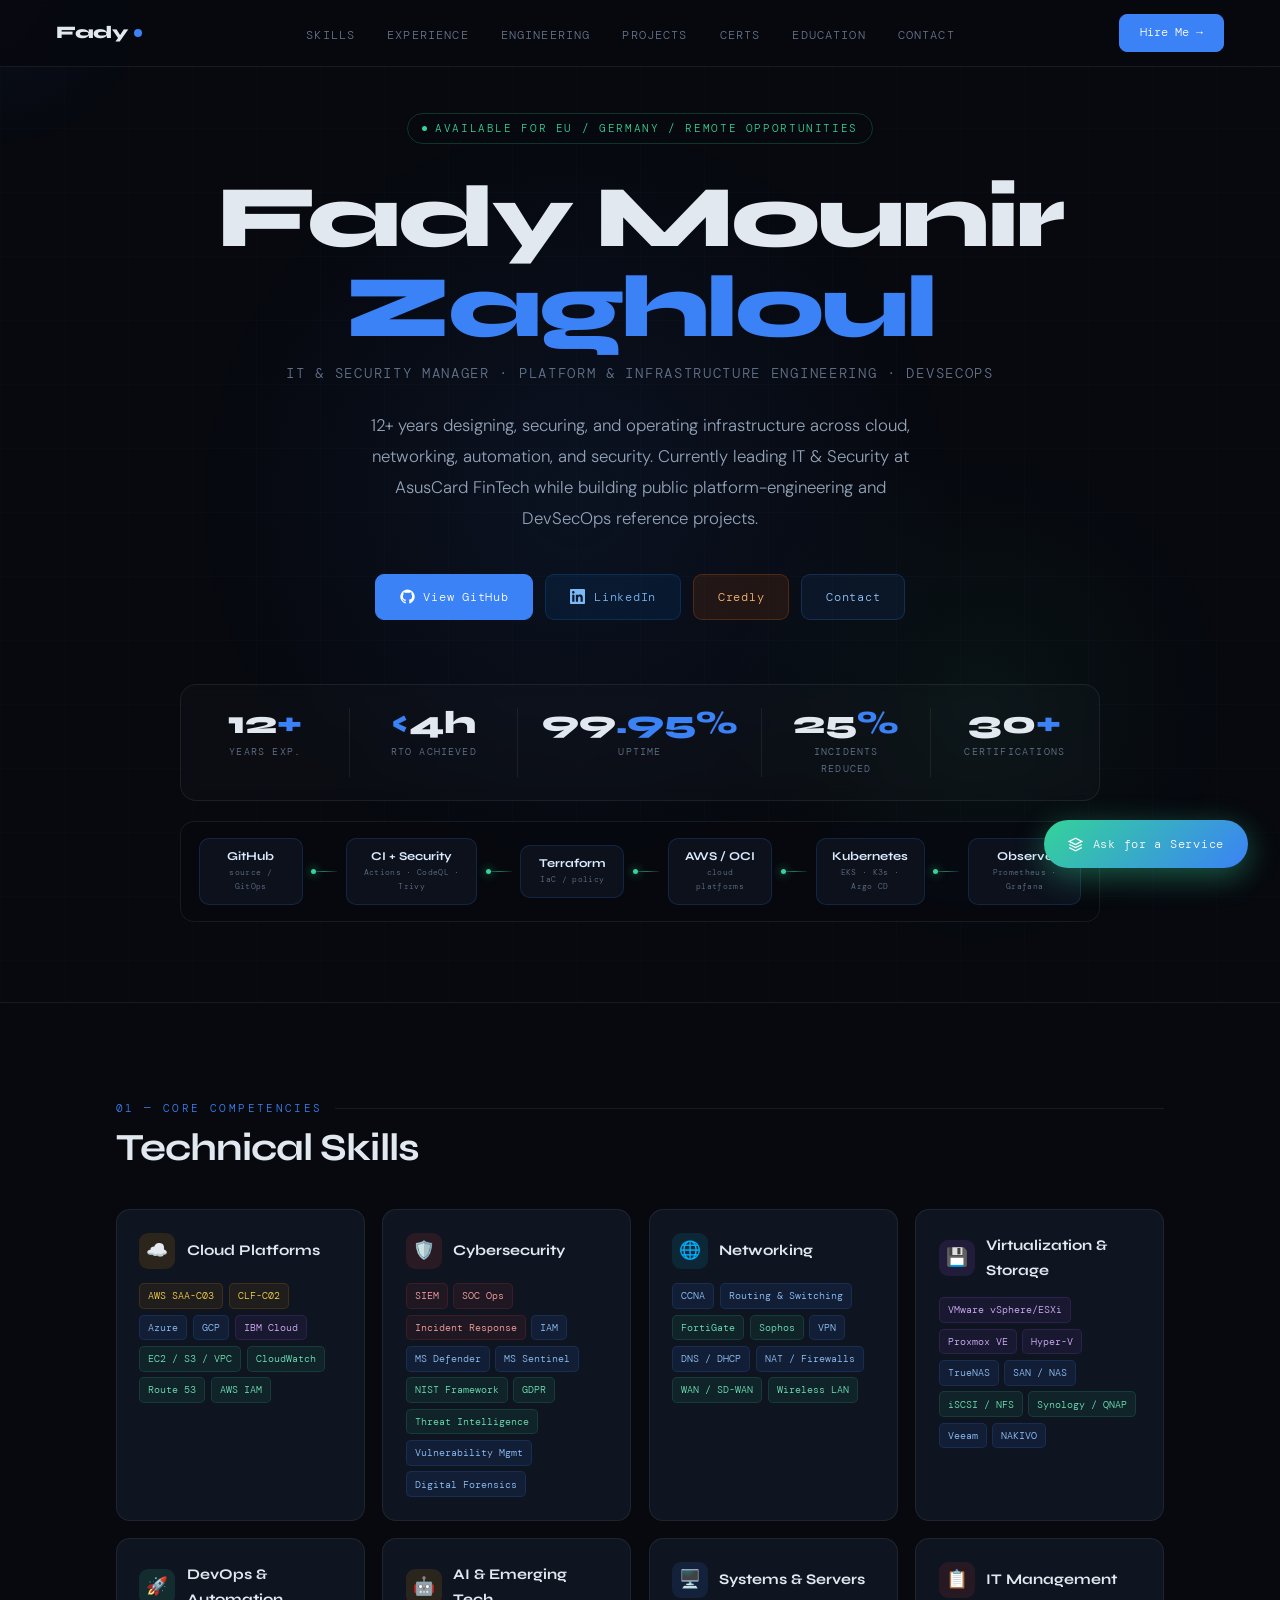
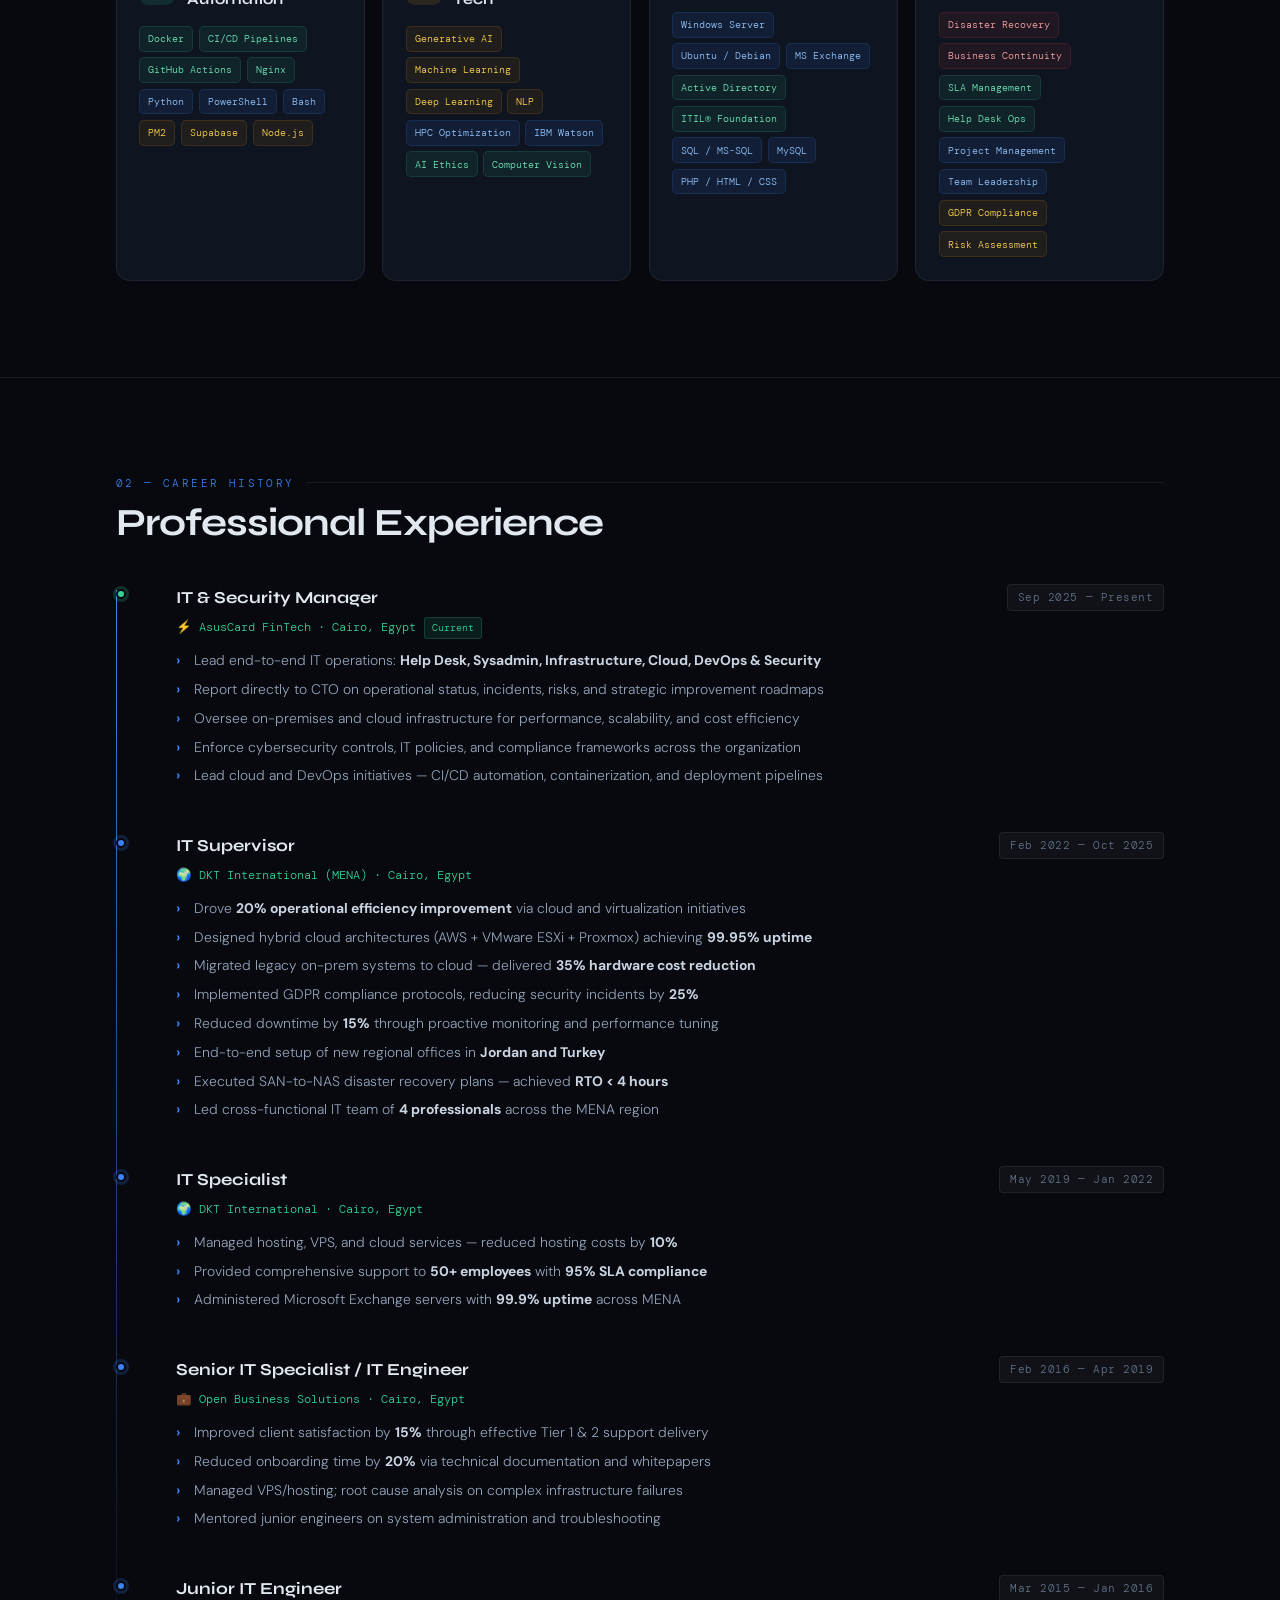
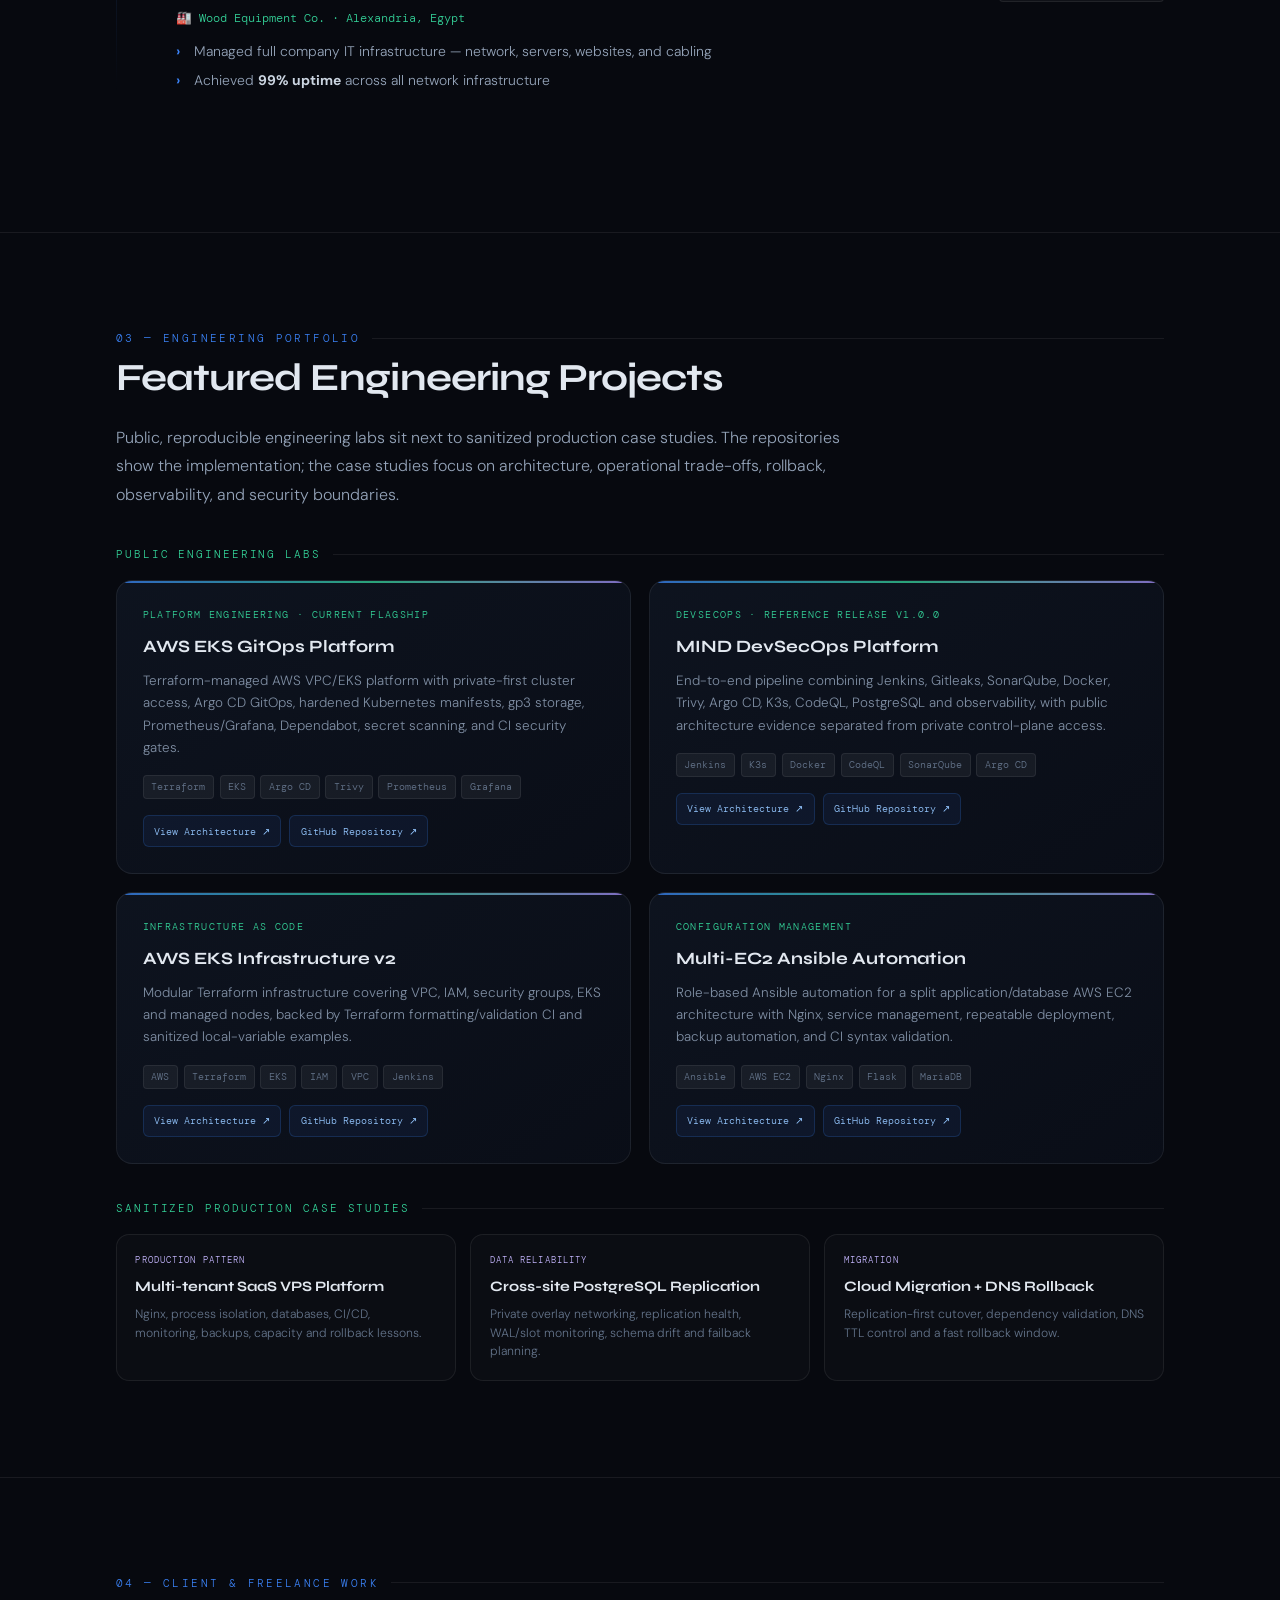
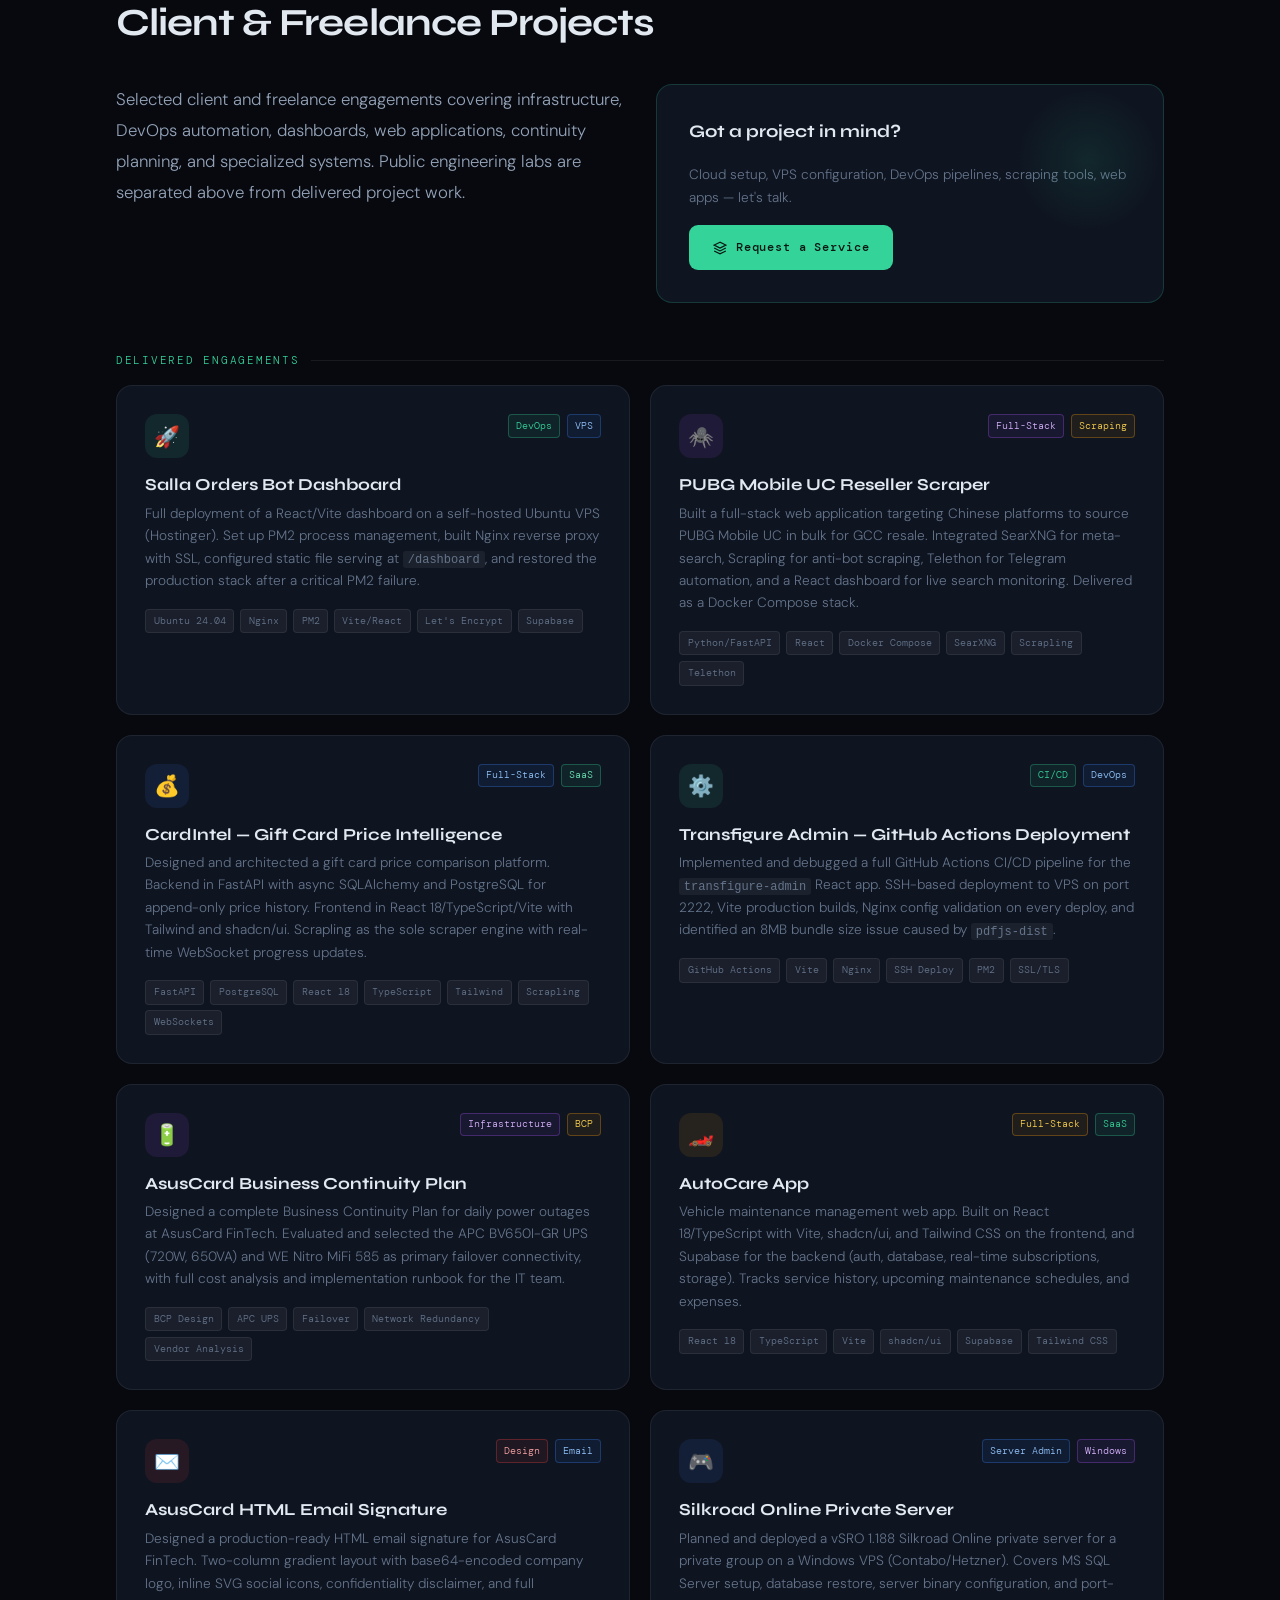
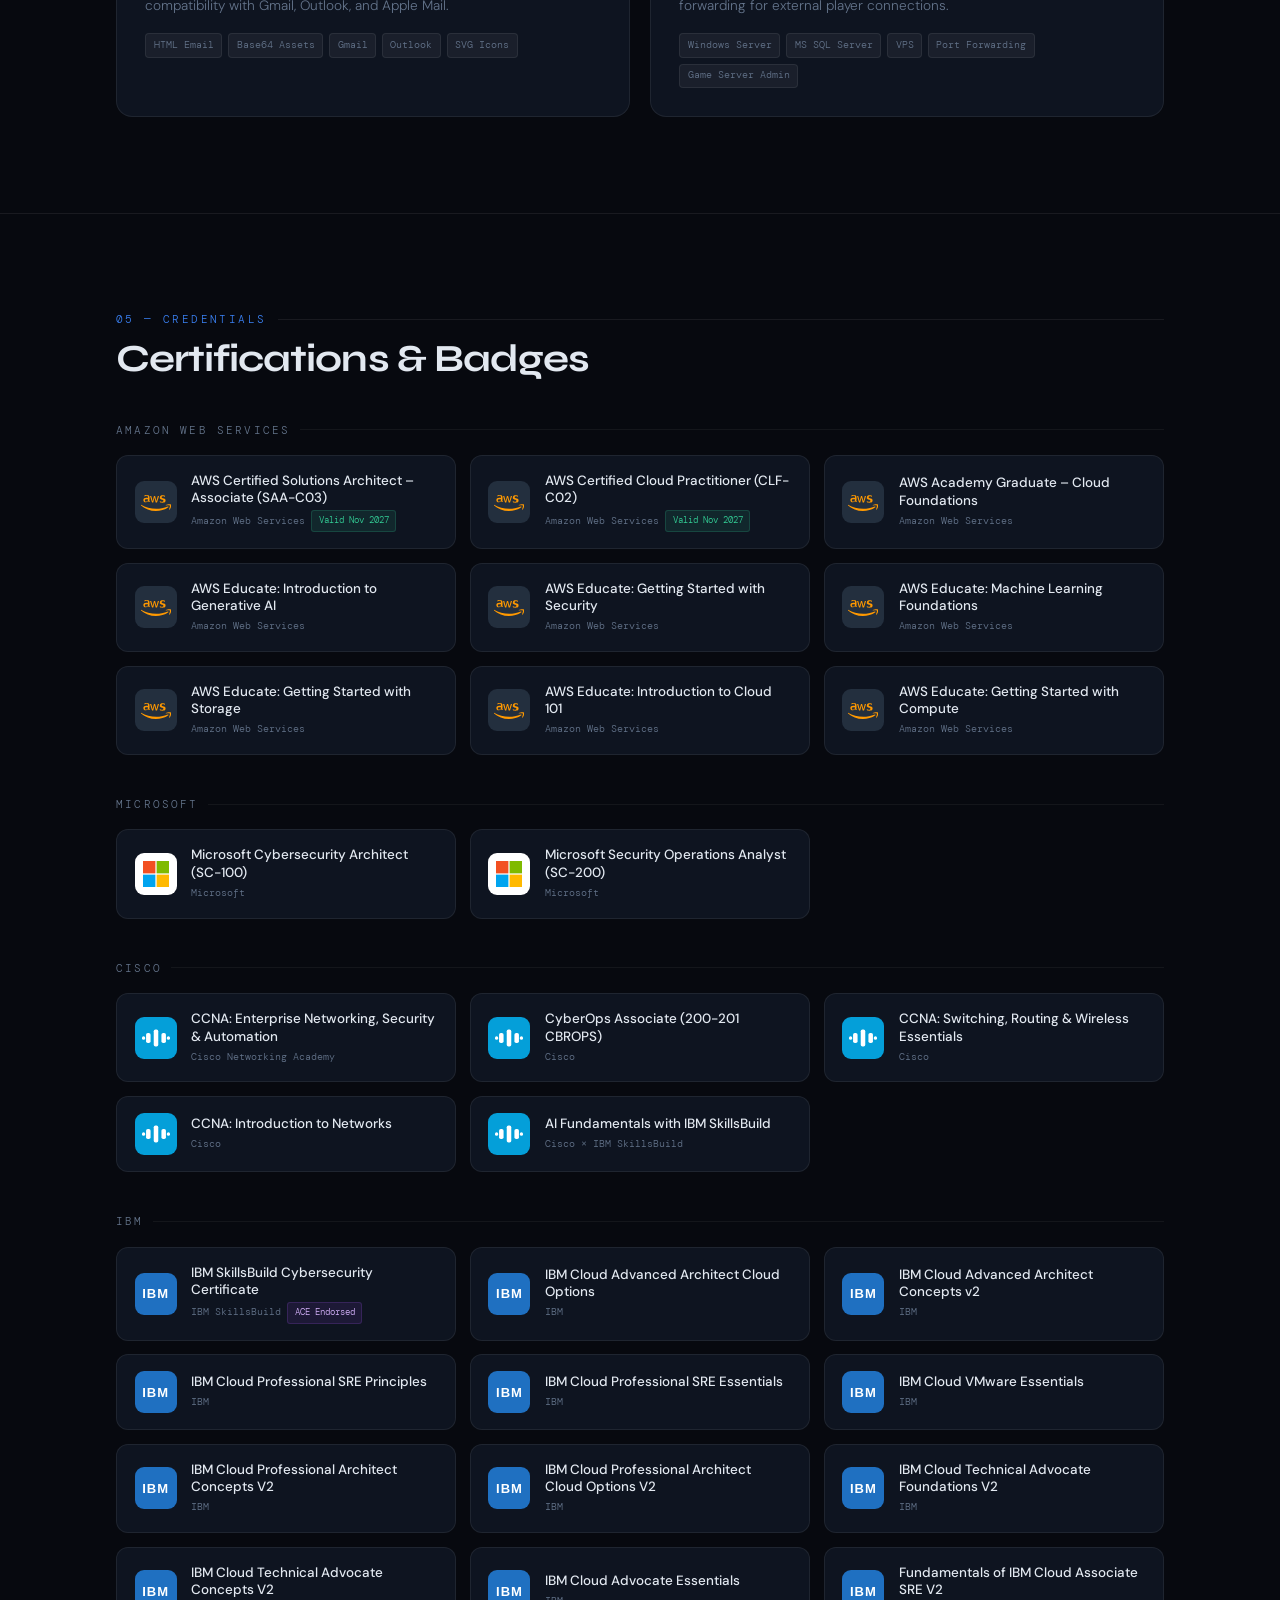
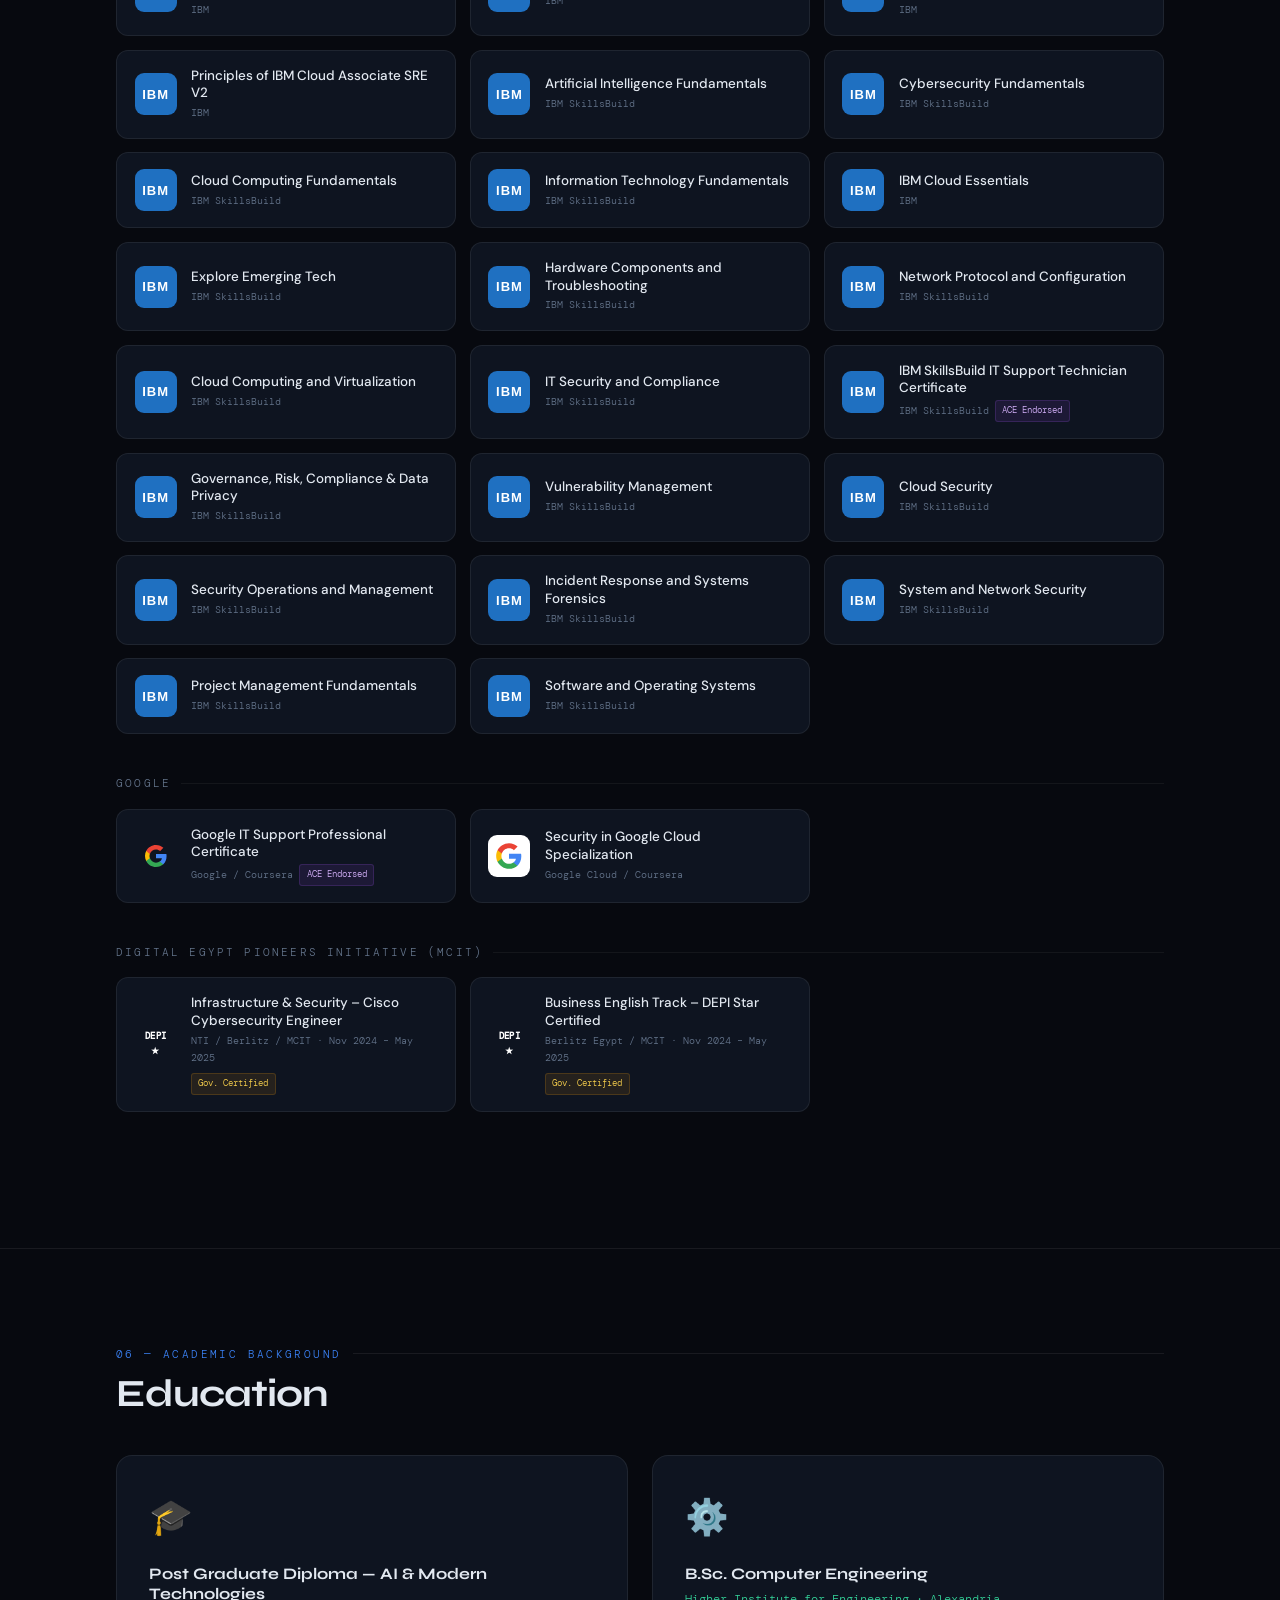
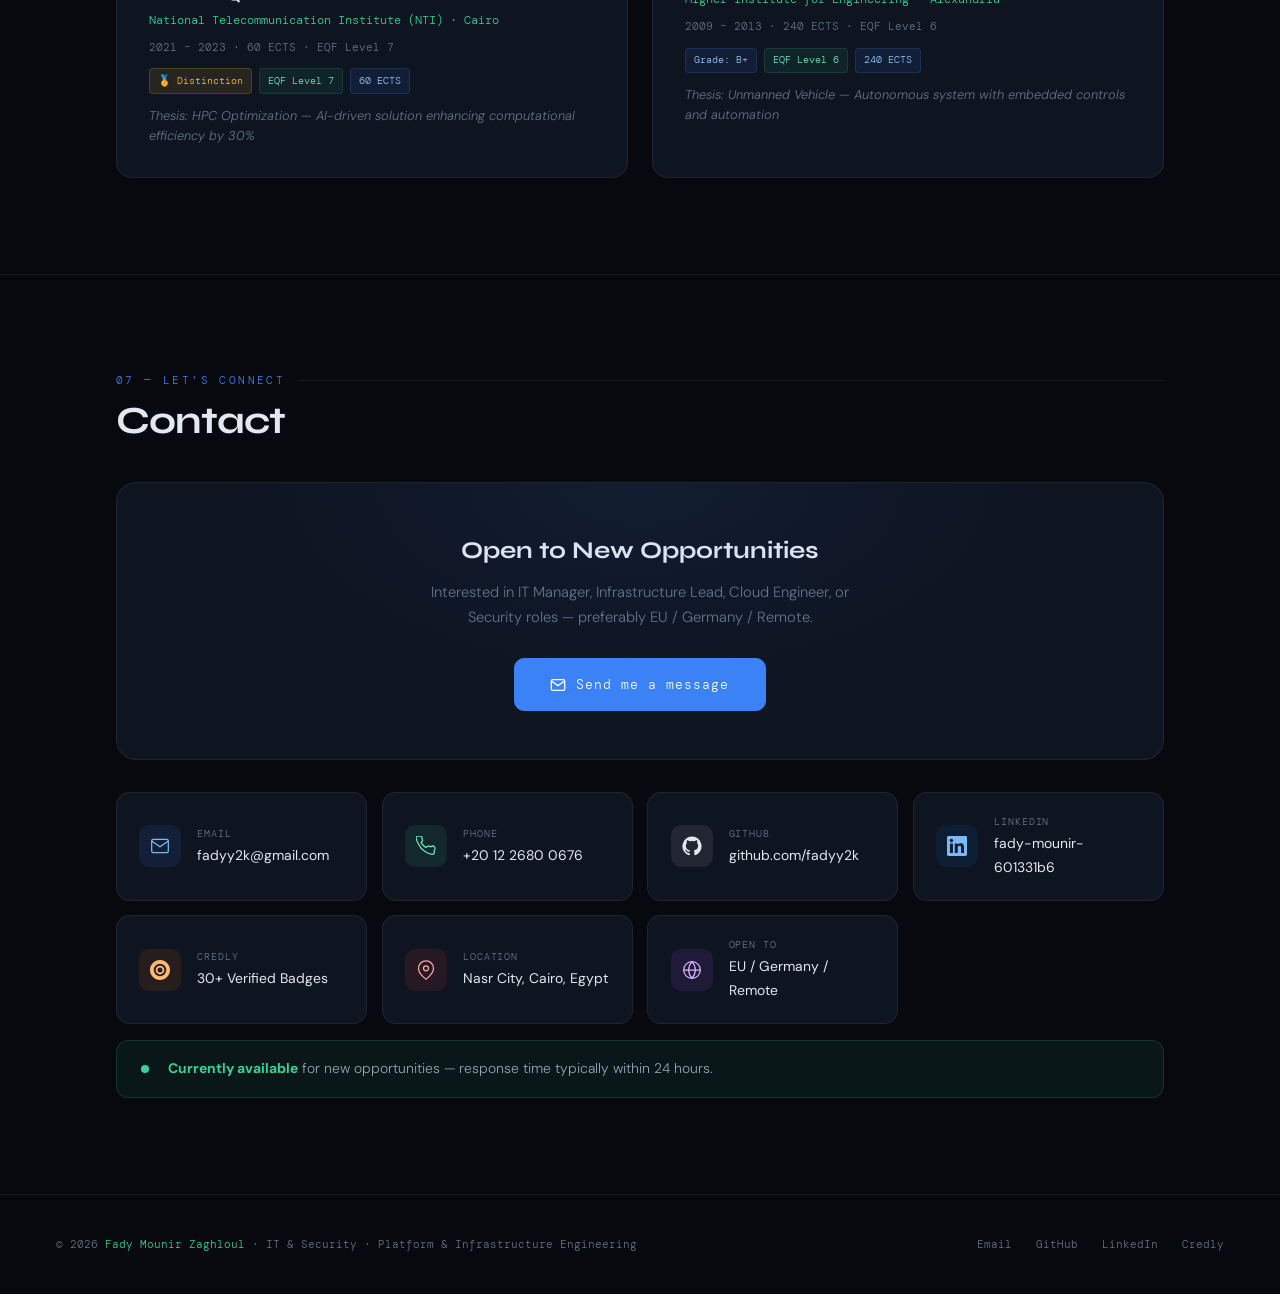
==== commit 1533034f: "feat: upgrade portfolio for engineering showcase" ====
--- a/index.html
+++ b/index.html
@@ -3,8 +3,45 @@
 <head>
   <meta charset="UTF-8"/>
   <meta name="viewport" content="width=device-width, initial-scale=1.0"/>
-  <title>Fady Mounir Zaghloul — IT & Security Manager</title>
+  <title>Fady Mounir Zaghloul — Platform & Security Engineering</title>
+  <meta name="description" content="IT & Security Manager and infrastructure engineer building secure cloud platforms, DevSecOps pipelines, AWS/EKS environments, automation, and observability."/>
+  <meta name="theme-color" content="#07090f"/>
+  <link rel="canonical" href="https://fadyy2k.github.io/portfolio/"/>
+  <link rel="icon" type="image/svg+xml" href="assets/favicon.svg"/>
+
+  <meta property="og:type" content="website"/>
+  <meta property="og:url" content="https://fadyy2k.github.io/portfolio/"/>
+  <meta property="og:title" content="Fady Mounir Zaghloul — IT & Security | Platform & Infrastructure Engineering"/>
+  <meta property="og:description" content="Cloud infrastructure, platform engineering, DevSecOps, cybersecurity, automation, and production operations."/>
+  <meta property="og:image" content="https://fadyy2k.github.io/portfolio/assets/og-image.png"/>
+  <meta property="og:image:width" content="1200"/>
+  <meta property="og:image:height" content="630"/>
+  <meta property="og:image:alt" content="Fady Mounir Zaghloul — IT & Security, Platform & Infrastructure Engineering"/>
+
+  <meta name="twitter:card" content="summary_large_image"/>
+  <meta name="twitter:title" content="Fady Mounir Zaghloul — Platform & Infrastructure Engineering"/>
+  <meta name="twitter:description" content="Cloud infrastructure, DevSecOps, cybersecurity, automation, and production operations."/>
+  <meta name="twitter:image" content="https://fadyy2k.github.io/portfolio/assets/og-image.png"/>
+
+  <link rel="preconnect" href="https://fonts.googleapis.com"/>
+  <link rel="preconnect" href="https://fonts.gstatic.com" crossorigin/>
   <link href="https://fonts.googleapis.com/css2?family=Syne:wght@400;600;700;800&family=DM+Mono:wght@300;400;500&family=DM+Sans:ital,wght@0,300;0,400;0,500;1,300&display=swap" rel="stylesheet"/>
+  <script type="application/ld+json">
+  {
+    "@context":"https://schema.org",
+    "@type":"Person",
+    "name":"Fady Mounir Zaghloul",
+    "url":"https://fadyy2k.github.io/portfolio/",
+    "jobTitle":"IT & Security Manager",
+    "sameAs":[
+      "https://github.com/fadyy2k",
+      "https://www.linkedin.com/in/fady-mounir-601331b6/",
+      "https://www.credly.com/users/fady-mounir-zaghloul"
+    ],
+    "knowsAbout":["AWS","EKS","Kubernetes","Terraform","DevSecOps","Cybersecurity","Infrastructure Engineering","Observability","GitOps"],
+    "address":{"@type":"PostalAddress","addressLocality":"Cairo","addressCountry":"EG"}
+  }
+  </script>
   <style>
     :root {
       --bg:#07090f;--surface:#0d1017;--border:rgba(255,255,255,0.07);--bh:rgba(255,255,255,0.13);
@@ -265,10 +302,76 @@
     .proj-desc{font-size:0.85rem;color:#64748b;line-height:1.65;margin-bottom:1rem;}
     .proj-stack{display:flex;flex-wrap:wrap;gap:0.35rem;}
     .proj-tag{font-family:'DM Mono',monospace;font-size:0.62rem;padding:0.18rem 0.48rem;border-radius:4px;background:rgba(255,255,255,0.05);color:var(--muted);border:1px solid rgba(255,255,255,0.07);}
+
+
+    /* ── ENGINEERING REFRESH ── */
+    .skip-link{position:fixed;top:-60px;left:1rem;z-index:1000;background:var(--accent);color:#fff;padding:.65rem 1rem;border-radius:8px;text-decoration:none;font-family:'DM Mono',monospace;font-size:.75rem;transition:top .2s;}
+    .skip-link:focus{top:1rem;}
+    :focus-visible{outline:2px solid var(--a2);outline-offset:4px;border-radius:5px;}
+    .btn-gh{background:#111827;color:#f8fafc;border-color:rgba(255,255,255,.14);}
+    .btn-gh:hover{background:#1f2937;border-color:rgba(255,255,255,.28);transform:translateY(-2px);box-shadow:0 12px 35px rgba(0,0,0,.45);}
+    .btn-contact{background:rgba(59,130,246,.08);color:#93c5fd;border-color:rgba(59,130,246,.22);}
+    .btn-contact:hover{background:rgba(59,130,246,.16);transform:translateY(-2px);}
+
+    .arch-flow{margin:1.25rem auto 0;padding:1rem 1.1rem;display:flex;align-items:center;justify-content:center;gap:.55rem;max-width:920px;border:1px solid var(--border);border-radius:14px;background:rgba(7,9,15,.62);backdrop-filter:blur(10px);overflow:hidden;}
+    .arch-node{min-width:104px;padding:.62rem .75rem;border:1px solid rgba(59,130,246,.18);border-radius:10px;background:rgba(14,20,32,.86);text-align:center;position:relative;}
+    .arch-node b{display:block;font-family:'Syne',sans-serif;font-size:.75rem;color:#dbeafe;line-height:1.2;}
+    .arch-node span{display:block;margin-top:.18rem;font-family:'DM Mono',monospace;font-size:.52rem;color:var(--muted);letter-spacing:.04em;}
+    .arch-hop{width:26px;height:1px;background:linear-gradient(90deg,rgba(59,130,246,.15),rgba(52,211,153,.55),rgba(59,130,246,.15));position:relative;flex:0 0 26px;}
+    .arch-hop::after{content:'';position:absolute;top:-2px;left:0;width:5px;height:5px;border-radius:50%;background:var(--a2);box-shadow:0 0 10px rgba(52,211,153,.9);animation:packet 2.25s linear infinite;}
+    .arch-hop:nth-of-type(4)::after{animation-delay:.35s}.arch-hop:nth-of-type(6)::after{animation-delay:.7s}.arch-hop:nth-of-type(8)::after{animation-delay:1.05s}.arch-hop:nth-of-type(10)::after{animation-delay:1.4s}
+    @keyframes packet{from{left:0;opacity:0}15%{opacity:1}85%{opacity:1}to{left:100%;opacity:0}}
+
+    .menu-toggle{display:none;background:transparent;border:1px solid var(--border);border-radius:8px;padding:.52rem;color:var(--text);cursor:pointer;}
+    .menu-toggle svg{display:block;width:20px;height:20px;}
+
+    .engineering-lead{max-width:760px;color:#94a3b8;font-size:1rem;line-height:1.8;margin:-1rem 0 2rem;}
+    .eng-group-title{font-family:'DM Mono',monospace;font-size:.7rem;letter-spacing:.17em;text-transform:uppercase;color:var(--a2);display:flex;align-items:center;gap:.75rem;margin:2.2rem 0 1rem;}
+    .eng-group-title::after{content:'';height:1px;flex:1;background:var(--border);}
+    .eng-grid{display:grid;grid-template-columns:repeat(2,minmax(0,1fr));gap:1.15rem;}
+    .eng-card{background:linear-gradient(145deg,rgba(14,20,32,.96),rgba(10,14,24,.96));border:1px solid var(--border);border-radius:16px;padding:1.6rem;position:relative;overflow:hidden;transition:transform .25s,border-color .25s,box-shadow .25s;}
+    .eng-card::before{content:'';position:absolute;inset:0 0 auto;height:2px;background:linear-gradient(90deg,var(--accent),var(--a2),var(--a4));opacity:.75;}
+    .eng-card:hover{transform:translateY(-4px);border-color:rgba(59,130,246,.32);box-shadow:0 18px 45px rgba(0,0,0,.42);}
+    .eng-kicker{font-family:'DM Mono',monospace;font-size:.6rem;letter-spacing:.14em;text-transform:uppercase;color:var(--a2);margin-bottom:.55rem;}
+    .eng-title{font-family:'Syne',sans-serif;font-weight:700;font-size:1.08rem;margin-bottom:.55rem;}
+    .eng-desc{color:#7f8ea3;font-size:.84rem;line-height:1.65;margin-bottom:1rem;}
+    .eng-actions{display:flex;gap:.5rem;flex-wrap:wrap;margin-top:1rem;}
+    .eng-link{font-family:'DM Mono',monospace;font-size:.65rem;text-decoration:none;padding:.38rem .65rem;border-radius:6px;border:1px solid rgba(59,130,246,.2);color:#93c5fd;background:rgba(59,130,246,.07);transition:all .2s;}
+    .eng-link:hover{border-color:rgba(52,211,153,.42);color:#6ee7b7;background:rgba(52,211,153,.07);}
+    .case-grid{display:grid;grid-template-columns:repeat(3,minmax(0,1fr));gap:.9rem;}
+    .case-card{display:block;text-decoration:none;background:rgba(255,255,255,.018);border:1px solid var(--border);border-radius:13px;padding:1.15rem;transition:all .22s;}
+    .case-card:hover{transform:translateY(-3px);border-color:rgba(168,139,250,.3);background:rgba(168,139,250,.035);}
+    .case-label{font-family:'DM Mono',monospace;font-size:.58rem;color:#c4b5fd;text-transform:uppercase;letter-spacing:.12em;}
+    .case-title{font-family:'Syne',sans-serif;font-size:.9rem;font-weight:700;color:var(--text);margin:.35rem 0;}
+    .case-copy{font-size:.76rem;color:var(--muted);line-height:1.55;}
+    .section-subtitle{font-family:'DM Mono',monospace;font-size:.68rem;letter-spacing:.16em;text-transform:uppercase;color:var(--a2);margin:2.2rem 0 1rem;display:flex;align-items:center;gap:.7rem;}
+    .section-subtitle::after{content:'';height:1px;background:var(--border);flex:1;}
+
+    @media(max-width:900px){.eng-grid{grid-template-columns:1fr}.case-grid{grid-template-columns:1fr 1fr}.arch-node{min-width:88px}.arch-node span{display:none}}
+    @media(max-width:768px){
+      .menu-toggle{display:block;}
+      .nav-links{display:none;position:absolute;top:100%;left:1rem;right:1rem;flex-direction:column;gap:0;padding:1rem;background:rgba(7,9,15,.98);border:1px solid var(--border);border-radius:12px;box-shadow:0 18px 45px rgba(0,0,0,.45);}
+      nav.open .nav-links{display:flex;}
+      .nav-links li{width:100%;}
+      .nav-links a{display:block;padding:.7rem .35rem;}
+      .arch-flow{display:grid;grid-template-columns:1fr 1fr;gap:.55rem;margin-top:1rem;}
+      .arch-hop{display:none}.arch-node{min-width:0}.arch-node span{display:block;}
+      .case-grid{grid-template-columns:1fr;}
+      .float-service{bottom:1rem;right:1rem;padding:.72rem 1rem;}
+    }
+    @media(pointer:coarse){.cursor-glow{display:none;}}
+    @media(prefers-reduced-motion:reduce){
+      html{scroll-behavior:auto;}
+      *,*::before,*::after{animation-duration:.001ms!important;animation-iteration-count:1!important;transition-duration:.001ms!important;}
+      .cursor-glow{display:none;}
+      .fi{opacity:1!important;transform:none!important;}
+    }
+
   </style>
 </head>
 <body>
 
+<a class="skip-link" href="#main-content">Skip to content</a>
 <div class="cursor-glow" id="cglow"></div>
 <a href="mailto:fadyy2k@gmail.com?subject=Service Request — Fady Mounir" class="float-service">
   <svg viewBox="0 0 24 24" fill="none" stroke="currentColor" stroke-width="2"><path d="M12 2L2 7l10 5 10-5-10-5zM2 17l10 5 10-5M2 12l10 5 10-5"/></svg>
@@ -279,10 +382,14 @@
 <!-- NAV -->
 <nav>
   <a href="#" class="nav-logo">Fady<span class="dot"></span></a>
-  <ul class="nav-links">
+  <button class="menu-toggle" type="button" aria-label="Open navigation" aria-expanded="false" aria-controls="primary-nav">
+    <svg viewBox="0 0 24 24" fill="none" stroke="currentColor" stroke-width="2"><line x1="3" y1="6" x2="21" y2="6"/><line x1="3" y1="12" x2="21" y2="12"/><line x1="3" y1="18" x2="21" y2="18"/></svg>
+  </button>
+  <ul class="nav-links" id="primary-nav">
     <li><a href="#skills">Skills</a></li>
-    <li><a href="#services">Services</a></li>
     <li><a href="#experience">Experience</a></li>
+    <li><a href="#engineering">Engineering</a></li>
+    <li><a href="#services">Projects</a></li>
     <li><a href="#certifications">Certs</a></li>
     <li><a href="#education">Education</a></li>
     <li><a href="#contact">Contact</a></li>
@@ -291,33 +398,39 @@
 </nav>
 
 <!-- HERO -->
-<div class="hero">
+<div class="hero" id="main-content" tabindex="-1">
   <div class="hero-orb1"></div><div class="hero-orb2"></div><div class="hero-grid"></div>
   <div class="hero-inner">
     <div class="hero-badge"><span class="badge-dot"></span>Available for EU / Germany / Remote Opportunities</div>
     <h1>Fady Mounir<span class="nm"><span class="ac">Zaghloul</span></span></h1>
-    <p class="hero-role">IT & Security Manager · Cloud Infrastructure · DevOps · Cybersecurity</p>
-    <p class="hero-desc">12+ years architecting, securing, and managing enterprise cloud infrastructure across the MENA region. Currently leading IT & Security at AsusCard FinTech — reporting directly to the CTO.</p>
+    <p class="hero-role">IT & Security Manager · Platform & Infrastructure Engineering · DevSecOps</p>
+    <p class="hero-desc">12+ years designing, securing, and operating infrastructure across cloud, networking, automation, and security. Currently leading IT & Security at AsusCard FinTech while building public platform-engineering and DevSecOps reference projects.</p>
     <div class="hero-cta">
-      <a href="mailto:fadyy2k@gmail.com" class="btn btn-primary">
-        <svg viewBox="0 0 24 24" fill="none" stroke="currentColor" stroke-width="2"><path d="M4 4h16c1.1 0 2 .9 2 2v12c0 1.1-.9 2-2 2H4c-1.1 0-2-.9-2-2V6c0-1.1.9-2 2-2z"/><polyline points="22,6 12,13 2,6"/></svg>
-        Get in Touch
+      <a href="https://github.com/fadyy2k" target="_blank" rel="noopener noreferrer" class="btn btn-primary">
+        <svg viewBox="0 0 24 24" fill="currentColor"><path d="M12 .7a11.5 11.5 0 00-3.64 22.41c.58.1.79-.25.79-.56v-2.24c-3.22.7-3.9-1.36-3.9-1.36-.53-1.34-1.29-1.7-1.29-1.7-1.05-.72.08-.7.08-.7 1.16.08 1.77 1.19 1.77 1.19 1.03 1.77 2.71 1.26 3.37.96.1-.75.4-1.26.73-1.55-2.57-.29-5.27-1.29-5.27-5.72 0-1.26.45-2.3 1.19-3.11-.12-.29-.52-1.47.11-3.07 0 0 .97-.31 3.16 1.19A10.95 10.95 0 0112 6.05c.98 0 1.96.13 2.88.39 2.19-1.5 3.16-1.19 3.16-1.19.63 1.6.23 2.78.11 3.07.74.81 1.19 1.85 1.19 3.11 0 4.44-2.71 5.42-5.29 5.71.42.36.79 1.07.79 2.16v3.25c0 .31.21.67.8.56A11.5 11.5 0 0012 .7z"/></svg>
+        View GitHub
       </a>
-      <a href="https://www.linkedin.com/in/fady-mounir-601331b6/" target="_blank" class="btn btn-li">
+      <a href="https://www.linkedin.com/in/fady-mounir-601331b6/" target="_blank" rel="noopener noreferrer" class="btn btn-li">
         <svg viewBox="0 0 24 24" fill="currentColor"><path d="M20.447 20.452h-3.554v-5.569c0-1.328-.027-3.037-1.852-3.037-1.853 0-2.136 1.445-2.136 2.939v5.667H9.351V9h3.414v1.561h.046c.477-.9 1.637-1.85 3.37-1.85 3.601 0 4.267 2.37 4.267 5.455v6.286zM5.337 7.433c-1.144 0-2.063-.926-2.063-2.065 0-1.138.92-2.063 2.063-2.063 1.14 0 2.064.925 2.064 2.063 0 1.139-.925 2.065-2.064 2.065zm1.782 13.019H3.555V9h3.564v11.452zM22.225 0H1.771C.792 0 0 .774 0 1.729v20.542C0 23.227.792 24 1.771 24h20.451C23.2 24 24 23.227 24 22.271V1.729C24 .774 23.2 0 22.222 0h.003z"/></svg>
         LinkedIn
       </a>
-      <a href="https://www.credly.com/users/fady-mounir-zaghloul" target="_blank" class="btn btn-cr">
-        <svg viewBox="0 0 24 24" fill="currentColor"><path d="M12 0C5.373 0 0 5.373 0 12s5.373 12 12 12 12-5.373 12-12S18.627 0 12 0zm0 4.5a7.5 7.5 0 110 15 7.5 7.5 0 010-15zm0 2.25a5.25 5.25 0 100 10.5 5.25 5.25 0 000-10.5zm0 2.25a3 3 0 110 6 3 3 0 010-6z"/></svg>
-        Credly Badges
-      </a>
+      <a href="https://www.credly.com/users/fady-mounir-zaghloul" target="_blank" rel="noopener noreferrer" class="btn btn-cr">Credly</a>
+      <a href="mailto:fadyy2k@gmail.com" class="btn btn-contact">Contact</a>
     </div>
     <div class="stats-bar">
-      <div class="stat-item"><div class="stat-num">12<em>+</em></div><div class="stat-label">Years Exp.</div></div>
-      <div class="stat-item"><div class="stat-num"><em>&lt;</em>4h</div><div class="stat-label">RTO Achieved</div></div>
-      <div class="stat-item"><div class="stat-num">99<em>.95%</em></div><div class="stat-label">Uptime</div></div>
-      <div class="stat-item"><div class="stat-num">25<em>%</em></div><div class="stat-label">Incidents Reduced</div></div>
+      <div class="stat-item" title="Career experience across infrastructure, systems, cloud and security"><div class="stat-num">12<em>+</em></div><div class="stat-label">Years Exp.</div></div>
+      <div class="stat-item" title="Documented disaster-recovery objective achieved in prior infrastructure work"><div class="stat-num"><em>&lt;</em>4h</div><div class="stat-label">RTO Achieved</div></div>
+      <div class="stat-item" title="Reported uptime from managed hybrid infrastructure"><div class="stat-num">99<em>.95%</em></div><div class="stat-label">Uptime</div></div>
+      <div class="stat-item" title="Reported reduction following security and compliance controls"><div class="stat-num">25<em>%</em></div><div class="stat-label">Incidents Reduced</div></div>
       <div class="stat-item"><div class="stat-num">30<em>+</em></div><div class="stat-label">Certifications</div></div>
+    </div>
+    <div class="arch-flow" role="img" aria-label="Engineering flow from GitHub through CI and security, Terraform, cloud, Kubernetes, and observability">
+      <div class="arch-node"><b>GitHub</b><span>source / GitOps</span></div><div class="arch-hop"></div>
+      <div class="arch-node"><b>CI + Security</b><span>Actions · CodeQL · Trivy</span></div><div class="arch-hop"></div>
+      <div class="arch-node"><b>Terraform</b><span>IaC / policy</span></div><div class="arch-hop"></div>
+      <div class="arch-node"><b>AWS / OCI</b><span>cloud platforms</span></div><div class="arch-hop"></div>
+      <div class="arch-node"><b>Kubernetes</b><span>EKS · K3s · Argo CD</span></div><div class="arch-hop"></div>
+      <div class="arch-node"><b>Observe</b><span>Prometheus · Grafana</span></div>
     </div>
   </div>
 </div>
@@ -408,13 +521,60 @@
 
 <div class="divider"></div>
 
+<!-- FEATURED ENGINEERING -->
+<section id="engineering"><div class="sw">
+  <div class="sl">03 — Engineering Portfolio</div><h2>Featured Engineering Projects</h2>
+  <div class="engineering-lead">Public, reproducible engineering labs sit next to sanitized production case studies. The repositories show the implementation; the case studies focus on architecture, operational trade-offs, rollback, observability, and security boundaries.</div>
+
+  <div class="eng-group-title">Public Engineering Labs</div>
+  <div class="eng-grid">
+    <article class="eng-card fi">
+      <div class="eng-kicker">Platform Engineering · Current Flagship</div>
+      <div class="eng-title">AWS EKS GitOps Platform</div>
+      <div class="eng-desc">Terraform-managed AWS VPC/EKS platform with private-first cluster access, Argo CD GitOps, hardened Kubernetes manifests, gp3 storage, Prometheus/Grafana, Dependabot, secret scanning, and CI security gates.</div>
+      <div class="proj-stack"><span class="proj-tag">Terraform</span><span class="proj-tag">EKS</span><span class="proj-tag">Argo CD</span><span class="proj-tag">Trivy</span><span class="proj-tag">Prometheus</span><span class="proj-tag">Grafana</span></div>
+      <div class="eng-actions"><a class="eng-link" target="_blank" rel="noopener noreferrer" href="https://github.com/fadyy2k/platform-engineering-eks-gitops#architecture">View Architecture ↗</a><a class="eng-link" target="_blank" rel="noopener noreferrer" href="https://github.com/fadyy2k/platform-engineering-eks-gitops">GitHub Repository ↗</a></div>
+    </article>
+    <article class="eng-card fi">
+      <div class="eng-kicker">DevSecOps · Reference Release v1.0.0</div>
+      <div class="eng-title">MIND DevSecOps Platform</div>
+      <div class="eng-desc">End-to-end pipeline combining Jenkins, Gitleaks, SonarQube, Docker, Trivy, Argo CD, K3s, CodeQL, PostgreSQL and observability, with public architecture evidence separated from private control-plane access.</div>
+      <div class="proj-stack"><span class="proj-tag">Jenkins</span><span class="proj-tag">K3s</span><span class="proj-tag">Docker</span><span class="proj-tag">CodeQL</span><span class="proj-tag">SonarQube</span><span class="proj-tag">Argo CD</span></div>
+      <div class="eng-actions"><a class="eng-link" target="_blank" rel="noopener noreferrer" href="https://github.com/fadyy2k/depi-mind-app-v2#architecture-at-a-glance">View Architecture ↗</a><a class="eng-link" target="_blank" rel="noopener noreferrer" href="https://github.com/fadyy2k/depi-mind-app-v2">GitHub Repository ↗</a></div>
+    </article>
+    <article class="eng-card fi">
+      <div class="eng-kicker">Infrastructure as Code</div>
+      <div class="eng-title">AWS EKS Infrastructure v2</div>
+      <div class="eng-desc">Modular Terraform infrastructure covering VPC, IAM, security groups, EKS and managed nodes, backed by Terraform formatting/validation CI and sanitized local-variable examples.</div>
+      <div class="proj-stack"><span class="proj-tag">AWS</span><span class="proj-tag">Terraform</span><span class="proj-tag">EKS</span><span class="proj-tag">IAM</span><span class="proj-tag">VPC</span><span class="proj-tag">Jenkins</span></div>
+      <div class="eng-actions"><a class="eng-link" target="_blank" rel="noopener noreferrer" href="https://github.com/fadyy2k/depi-helloapp-infra-v2#architecture">View Architecture ↗</a><a class="eng-link" target="_blank" rel="noopener noreferrer" href="https://github.com/fadyy2k/depi-helloapp-infra-v2">GitHub Repository ↗</a></div>
+    </article>
+    <article class="eng-card fi">
+      <div class="eng-kicker">Configuration Management</div>
+      <div class="eng-title">Multi-EC2 Ansible Automation</div>
+      <div class="eng-desc">Role-based Ansible automation for a split application/database AWS EC2 architecture with Nginx, service management, repeatable deployment, backup automation, and CI syntax validation.</div>
+      <div class="proj-stack"><span class="proj-tag">Ansible</span><span class="proj-tag">AWS EC2</span><span class="proj-tag">Nginx</span><span class="proj-tag">Flask</span><span class="proj-tag">MariaDB</span></div>
+      <div class="eng-actions"><a class="eng-link" target="_blank" rel="noopener noreferrer" href="https://github.com/fadyy2k/notesapp-multi-ec2-ansible#-architecture-overview">View Architecture ↗</a><a class="eng-link" target="_blank" rel="noopener noreferrer" href="https://github.com/fadyy2k/notesapp-multi-ec2-ansible">GitHub Repository ↗</a></div>
+    </article>
+  </div>
+
+  <div class="eng-group-title">Sanitized Production Case Studies</div>
+  <div class="case-grid">
+    <a class="case-card fi" target="_blank" rel="noopener noreferrer" href="https://github.com/fadyy2k/fadyy2k/blob/main/CASE_STUDIES.md#1-multi-tenant-saas-vps-platform"><div class="case-label">Production Pattern</div><div class="case-title">Multi-tenant SaaS VPS Platform</div><div class="case-copy">Nginx, process isolation, databases, CI/CD, monitoring, backups, capacity and rollback lessons.</div></a>
+    <a class="case-card fi" target="_blank" rel="noopener noreferrer" href="https://github.com/fadyy2k/fadyy2k/blob/main/CASE_STUDIES.md#2-cross-site-postgresql-replication-over-private-overlay-networking"><div class="case-label">Data Reliability</div><div class="case-title">Cross-site PostgreSQL Replication</div><div class="case-copy">Private overlay networking, replication health, WAL/slot monitoring, schema drift and failback planning.</div></a>
+    <a class="case-card fi" target="_blank" rel="noopener noreferrer" href="https://github.com/fadyy2k/fadyy2k/blob/main/CASE_STUDIES.md#3-cloud-migration-with-dns-based-rollback"><div class="case-label">Migration</div><div class="case-title">Cloud Migration + DNS Rollback</div><div class="case-copy">Replication-first cutover, dependency validation, DNS TTL control and a fast rollback window.</div></a>
+  </div>
+</div></section>
+
+<div class="divider"></div>
+
 <!-- FREELANCE & SERVICES -->
 <section id="services"><div class="sw">
-  <div class="sl">03 — Freelance & Projects</div><h2>Services & Project Work</h2>
+  <div class="sl">04 — Client & Freelance Work</div><h2>Client & Freelance Projects</h2>
 
   <div class="services-intro">
     <div class="services-lead">
-      Beyond my full-time role, I take on select freelance and consulting engagements — from cloud infrastructure builds and DevOps automation to full-stack dashboards and AI-powered tools. These are real projects I've shipped, not demos.
+      Selected client and freelance engagements covering infrastructure, DevOps automation, dashboards, web applications, continuity planning, and specialized systems. Public engineering labs are separated above from delivered project work.
     </div>
     <div class="services-cta-box">
       <div class="services-cta-title">Got a project in mind?</div>
@@ -426,6 +586,7 @@
     </div>
   </div>
 
+  <div class="section-subtitle">Delivered Engagements</div>
   <div class="proj-grid">
 
     <div class="proj-card devops fi">
@@ -556,7 +717,7 @@
 
 <!-- CERTIFICATIONS — COMPLETE FROM CREDLY TRANSCRIPT -->
 <section id="certifications"><div class="sw">
-  <div class="sl">03 — Credentials</div><h2>Certifications & Badges</h2>
+  <div class="sl">05 — Credentials</div><h2>Certifications & Badges</h2>
 
   <!-- AWS -->
   <div class="cert-group">
@@ -638,7 +799,7 @@
   <div class="cert-group">
     <div class="cert-group-title">Google</div>
     <div class="cg">
-      <div class="cc fi"><div class="cl"><img src="https://images.credly.com/size/80x80/images/ae2f5bae-b110-4ea1-8e26-77cf5f76c81e/GCC_badge_IT_Support_1000x1000.png" alt="Google IT" onerror="this.style.display='none';this.parentNode.className+=' fb ico-google';this.parentNode.innerHTML='<svg width=24 height=24 viewBox=&quot;0 0 24 24&quot;><path fill=&quot;#4285F4&quot; d=&quot;M22.56 12.25c0-.78-.07-1.53-.2-2.25H12v4.26h5.92c-.26 1.37-1.04 2.53-2.21 3.31v2.77h3.57c2.08-1.92 3.28-4.74 3.28-8.09z&quot;/><path fill=&quot;#34A853&quot; d=&quot;M12 23c2.97 0 5.46-.98 7.28-2.66l-3.57-2.77c-.98.66-2.23 1.06-3.71 1.06-2.86 0-5.29-1.93-6.16-4.53H2.18v2.84C3.99 20.53 7.7 23 12 23z&quot;/><path fill=&quot;#FBBC05&quot; d=&quot;M5.84 14.09c-.22-.66-.35-1.36-.35-2.09s.13-1.43.35-2.09V7.07H2.18C1.43 8.55 1 10.22 1 12s.43 3.45 1.18 4.93l2.85-2.22.81-.62z&quot;/><path fill=&quot;#EA4335&quot; d=&quot;M12 5.38c1.62 0 3.06.56 4.21 1.64l3.15-3.15C17.45 2.09 14.97 1 12 1 7.7 1 3.99 3.47 2.18 7.07l3.66 2.84c.87-2.6 3.3-4.53 6.16-4.53z&quot;/></svg>'"/></div><div><div class="cn">Google IT Support Professional Certificate</div><div class="cm"><span class="ci">Google / Coursera</span><span class="cbadge ace">ACE Endorsed</span></div></div></div>
+      <div class="cc fi"><div class="cl"><img loading="lazy" decoding="async" src="https://images.credly.com/size/80x80/images/ae2f5bae-b110-4ea1-8e26-77cf5f76c81e/GCC_badge_IT_Support_1000x1000.png" alt="Google IT" onerror="this.style.display='none';this.parentNode.className+=' fb ico-google';this.parentNode.innerHTML='<svg width=24 height=24 viewBox=&quot;0 0 24 24&quot;><path fill=&quot;#4285F4&quot; d=&quot;M22.56 12.25c0-.78-.07-1.53-.2-2.25H12v4.26h5.92c-.26 1.37-1.04 2.53-2.21 3.31v2.77h3.57c2.08-1.92 3.28-4.74 3.28-8.09z&quot;/><path fill=&quot;#34A853&quot; d=&quot;M12 23c2.97 0 5.46-.98 7.28-2.66l-3.57-2.77c-.98.66-2.23 1.06-3.71 1.06-2.86 0-5.29-1.93-6.16-4.53H2.18v2.84C3.99 20.53 7.7 23 12 23z&quot;/><path fill=&quot;#FBBC05&quot; d=&quot;M5.84 14.09c-.22-.66-.35-1.36-.35-2.09s.13-1.43.35-2.09V7.07H2.18C1.43 8.55 1 10.22 1 12s.43 3.45 1.18 4.93l2.85-2.22.81-.62z&quot;/><path fill=&quot;#EA4335&quot; d=&quot;M12 5.38c1.62 0 3.06.56 4.21 1.64l3.15-3.15C17.45 2.09 14.97 1 12 1 7.7 1 3.99 3.47 2.18 7.07l3.66 2.84c.87-2.6 3.3-4.53 6.16-4.53z&quot;/></svg>'"/></div><div><div class="cn">Google IT Support Professional Certificate</div><div class="cm"><span class="ci">Google / Coursera</span><span class="cbadge ace">ACE Endorsed</span></div></div></div>
       <div class="cc fi"><div class="cl ico-google"><svg viewBox="0 0 24 24" width="28" height="28"><path fill="#4285F4" d="M22.56 12.25c0-.78-.07-1.53-.2-2.25H12v4.26h5.92c-.26 1.37-1.04 2.53-2.21 3.31v2.77h3.57c2.08-1.92 3.28-4.74 3.28-8.09z"/><path fill="#34A853" d="M12 23c2.97 0 5.46-.98 7.28-2.66l-3.57-2.77c-.98.66-2.23 1.06-3.71 1.06-2.86 0-5.29-1.93-6.16-4.53H2.18v2.84C3.99 20.53 7.7 23 12 23z"/><path fill="#FBBC05" d="M5.84 14.09c-.22-.66-.35-1.36-.35-2.09s.13-1.43.35-2.09V7.07H2.18C1.43 8.55 1 10.22 1 12s.43 3.45 1.18 4.93l2.85-2.22.81-.62z"/><path fill="#EA4335" d="M12 5.38c1.62 0 3.06.56 4.21 1.64l3.15-3.15C17.45 2.09 14.97 1 12 1 7.7 1 3.99 3.47 2.18 7.07l3.66 2.84c.87-2.6 3.3-4.53 6.16-4.53z"/></svg></div><div><div class="cn">Security in Google Cloud Specialization</div><div class="cm"><span class="ci">Google Cloud / Coursera</span></div></div></div>
     </div>
   </div>
@@ -658,7 +819,7 @@
 
 <!-- EDUCATION -->
 <section id="education"><div class="sw">
-  <div class="sl">04 — Academic Background</div><h2>Education</h2>
+  <div class="sl">06 — Academic Background</div><h2>Education</h2>
   <div class="eg">
     <div class="ec fi"><div class="ei">🎓</div><div class="ed">Post Graduate Diploma — AI & Modern Technologies</div><div class="es">National Telecommunication Institute (NTI) · Cairo</div><div class="ep">2021 – 2023 · 60 ECTS · EQF Level 7</div><div class="ebs"><span class="eb gold">🏅 Distinction</span><span class="eb green">EQF Level 7</span><span class="eb blue">60 ECTS</span></div><div class="et">Thesis: HPC Optimization — AI-driven solution enhancing computational efficiency by 30%</div></div>
     <div class="ec fi"><div class="ei">⚙️</div><div class="ed">B.Sc. Computer Engineering</div><div class="es">Higher Institute for Engineering · Alexandria</div><div class="ep">2009 – 2013 · 240 ECTS · EQF Level 6</div><div class="ebs"><span class="eb blue">Grade: B+</span><span class="eb green">EQF Level 6</span><span class="eb blue">240 ECTS</span></div><div class="et">Thesis: Unmanned Vehicle — Autonomous system with embedded controls and automation</div></div>
@@ -669,7 +830,7 @@
 
 <!-- CONTACT — PREMIUM -->
 <section id="contact"><div class="sw">
-  <div class="sl">05 — Let's Connect</div><h2>Contact</h2>
+  <div class="sl">07 — Let's Connect</div><h2>Contact</h2>
 
   <div class="contact-hero fi">
     <div class="contact-hero-title">Open to New Opportunities</div>
@@ -693,13 +854,19 @@
       </div>
       <div><div class="cc-label">Phone</div><div class="cc-val">+20 12 2680 0676</div></div>
     </a>
-    <a href="https://www.linkedin.com/in/fady-mounir-601331b6/" target="_blank" class="contact-card fi">
+    <a href="https://github.com/fadyy2k" target="_blank" rel="noopener noreferrer" class="contact-card fi">
+      <div class="cc-icon" style="background:rgba(255,255,255,0.08)">
+        <svg viewBox="0 0 24 24" fill="#e2e8f0" width="20" height="20"><path d="M12 .7a11.5 11.5 0 00-3.64 22.41c.58.1.79-.25.79-.56v-2.24c-3.22.7-3.9-1.36-3.9-1.36-.53-1.34-1.29-1.7-1.29-1.7-1.05-.72.08-.7.08-.7 1.16.08 1.77 1.19 1.77 1.19 1.03 1.77 2.71 1.26 3.37.96.1-.75.4-1.26.73-1.55-2.57-.29-5.27-1.29-5.27-5.72 0-1.26.45-2.3 1.19-3.11-.12-.29-.52-1.47.11-3.07 0 0 .97-.31 3.16 1.19A10.95 10.95 0 0112 6.05c.98 0 1.96.13 2.88.39 2.19-1.5 3.16-1.19 3.16-1.19.63 1.6.23 2.78.11 3.07.74.81 1.19 1.85 1.19 3.11 0 4.44-2.71 5.42-5.29 5.71.42.36.79 1.07.79 2.16v3.25c0 .31.21.67.8.56A11.5 11.5 0 0012 .7z"/></svg>
+      </div>
+      <div><div class="cc-label">GitHub</div><div class="cc-val">github.com/fadyy2k</div></div>
+    </a>
+    <a href="https://www.linkedin.com/in/fady-mounir-601331b6/" target="_blank" rel="noopener noreferrer" class="contact-card fi">
       <div class="cc-icon" style="background:rgba(10,102,194,0.12)">
         <svg viewBox="0 0 24 24" fill="#7cb9f4" width="20" height="20"><path d="M20.447 20.452h-3.554v-5.569c0-1.328-.027-3.037-1.852-3.037-1.853 0-2.136 1.445-2.136 2.939v5.667H9.351V9h3.414v1.561h.046c.477-.9 1.637-1.85 3.37-1.85 3.601 0 4.267 2.37 4.267 5.455v6.286zM5.337 7.433c-1.144 0-2.063-.926-2.063-2.065 0-1.138.92-2.063 2.063-2.063 1.14 0 2.064.925 2.064 2.063 0 1.139-.925 2.065-2.064 2.065zm1.782 13.019H3.555V9h3.564v11.452zM22.225 0H1.771C.792 0 0 .774 0 1.729v20.542C0 23.227.792 24 1.771 24h20.451C23.2 24 24 23.227 24 22.271V1.729C24 .774 23.2 0 22.222 0h.003z"/></svg>
       </div>
       <div><div class="cc-label">LinkedIn</div><div class="cc-val">fady-mounir-601331b6</div></div>
     </a>
-    <a href="https://www.credly.com/users/fady-mounir-zaghloul" target="_blank" class="contact-card fi">
+    <a href="https://www.credly.com/users/fady-mounir-zaghloul" target="_blank" rel="noopener noreferrer" class="contact-card fi">
       <div class="cc-icon" style="background:rgba(255,107,0,0.1)">
         <svg viewBox="0 0 24 24" fill="#fdba74" width="20" height="20"><path d="M12 0C5.373 0 0 5.373 0 12s5.373 12 12 12 12-5.373 12-12S18.627 0 12 0zm0 4.5a7.5 7.5 0 110 15 7.5 7.5 0 010-15zm0 2.25a5.25 5.25 0 100 10.5 5.25 5.25 0 000-10.5zm0 2.25a3 3 0 110 6 3 3 0 010-6z"/></svg>
       </div>
@@ -728,26 +895,45 @@
 
 <!-- FOOTER -->
 <footer>
-  <div class="footer-left">© 2026 <span>Fady Mounir Zaghloul</span> · IT & Security Manager · Cairo, Egypt</div>
+  <div class="footer-left">© 2026 <span>Fady Mounir Zaghloul</span> · IT & Security · Platform & Infrastructure Engineering</div>
   <div class="footer-links">
     <a href="mailto:fadyy2k@gmail.com">Email</a>
-    <a href="https://www.linkedin.com/in/fady-mounir-601331b6/" target="_blank">LinkedIn</a>
-    <a href="https://www.credly.com/users/fady-mounir-zaghloul" target="_blank">Credly</a>
+    <a href="https://github.com/fadyy2k" target="_blank" rel="noopener noreferrer">GitHub</a>
+    <a href="https://www.linkedin.com/in/fady-mounir-601331b6/" target="_blank" rel="noopener noreferrer">LinkedIn</a>
+    <a href="https://www.credly.com/users/fady-mounir-zaghloul" target="_blank" rel="noopener noreferrer">Credly</a>
   </div>
 </footer>
 
 <script>
   // Cursor glow
   const g = document.getElementById('cglow');
-  document.addEventListener('mousemove', e => { g.style.left=e.clientX+'px'; g.style.top=e.clientY+'px'; });
+  const reducedMotion = window.matchMedia('(prefers-reduced-motion: reduce)').matches;
+  if (g && !reducedMotion) document.addEventListener('mousemove', e => { g.style.left=e.clientX+'px'; g.style.top=e.clientY+'px'; });
+
+  // Mobile navigation
+  const nav = document.querySelector('nav');
+  const menuToggle = document.querySelector('.menu-toggle');
+  menuToggle?.addEventListener('click', () => {
+    const open = nav.classList.toggle('open');
+    menuToggle.setAttribute('aria-expanded', String(open));
+    menuToggle.setAttribute('aria-label', open ? 'Close navigation' : 'Open navigation');
+  });
+  document.querySelectorAll('.nav-links a').forEach(a => a.addEventListener('click', () => {
+    nav.classList.remove('open');
+    menuToggle?.setAttribute('aria-expanded','false');
+  }));
 
   // Scroll animations
-  const obs = new IntersectionObserver(entries => {
-    entries.forEach((e,i) => {
-      if(e.isIntersecting){ setTimeout(()=>e.target.classList.add('v'), i*55); obs.unobserve(e.target); }
-    });
-  },{threshold:0.06});
-  document.querySelectorAll('.fi').forEach(el=>obs.observe(el));
+  if (reducedMotion) {
+    document.querySelectorAll('.fi').forEach(el=>el.classList.add('v'));
+  } else {
+    const obs = new IntersectionObserver(entries => {
+      entries.forEach((e,i) => {
+        if(e.isIntersecting){ setTimeout(()=>e.target.classList.add('v'), i*55); obs.unobserve(e.target); }
+      });
+    },{threshold:0.06});
+    document.querySelectorAll('.fi').forEach(el=>obs.observe(el));
+  }
 
   // Active nav link highlight
   const sections = document.querySelectorAll('section[id]');
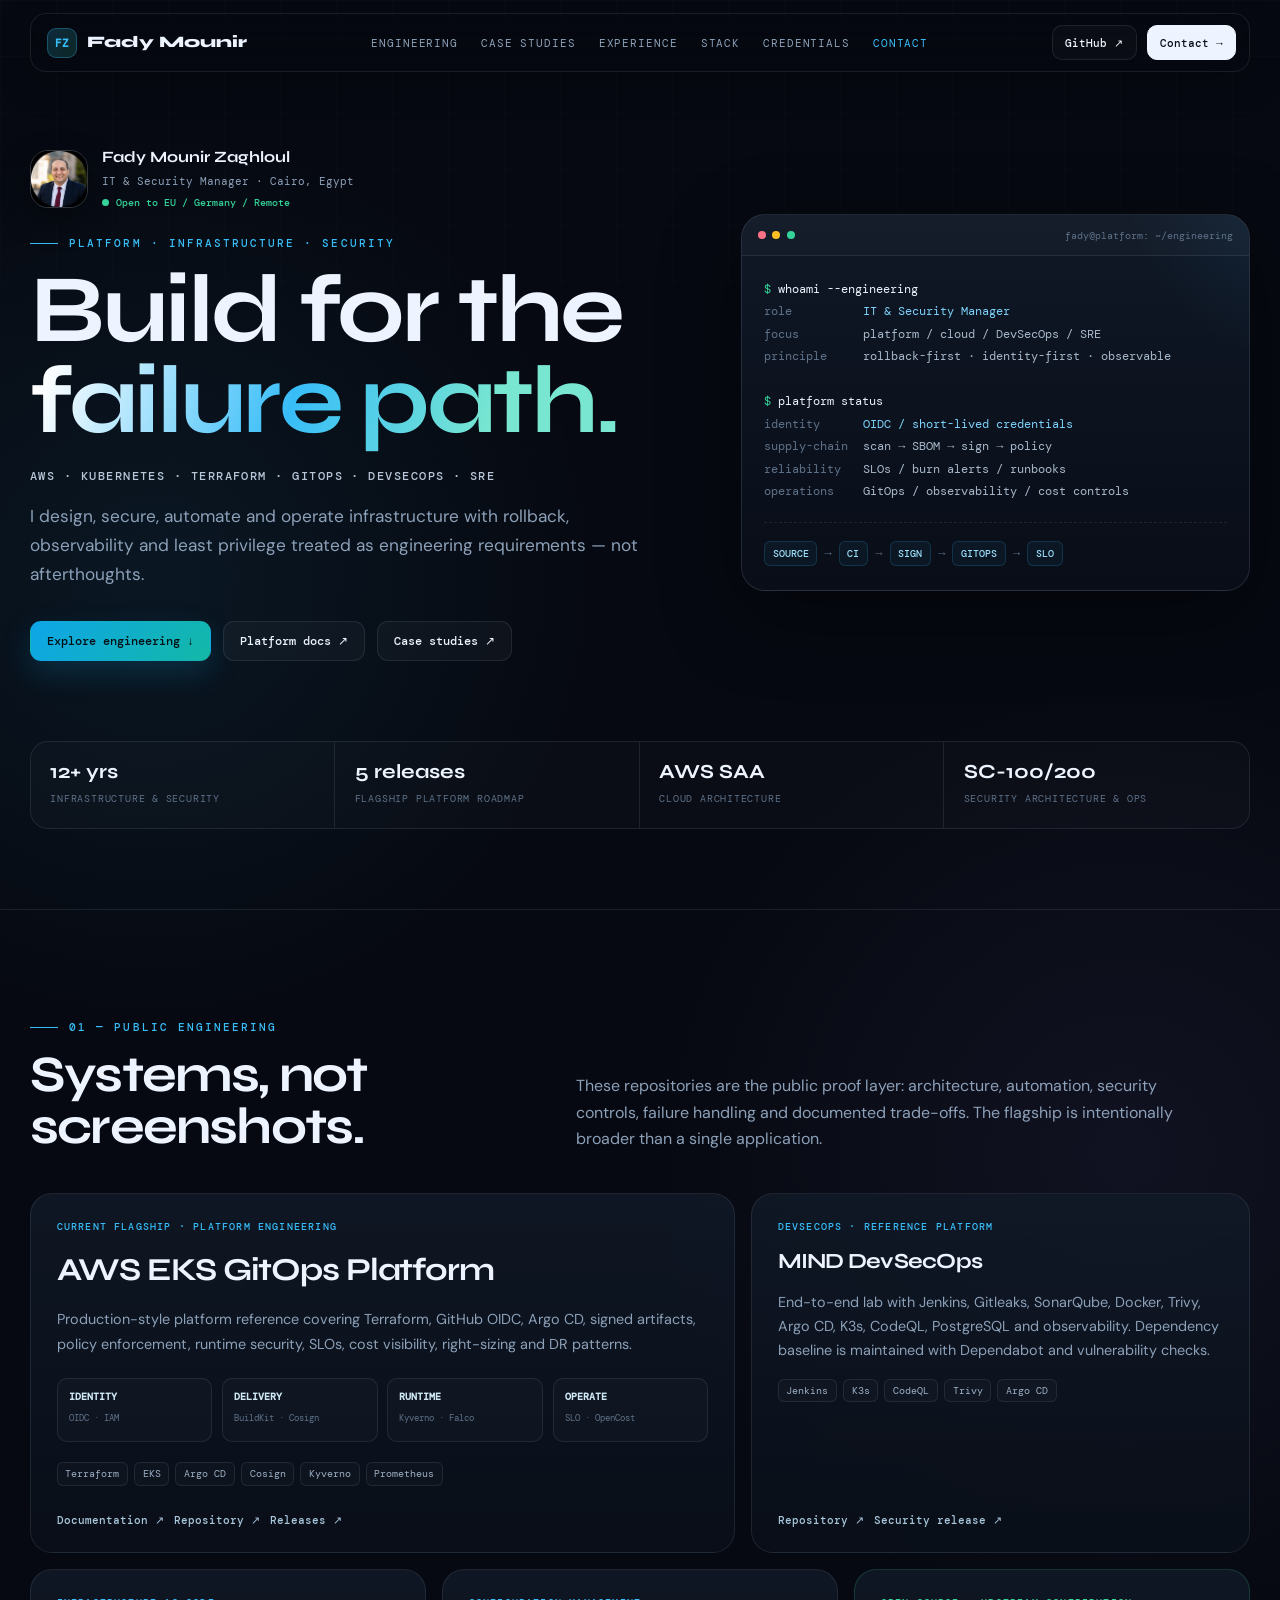
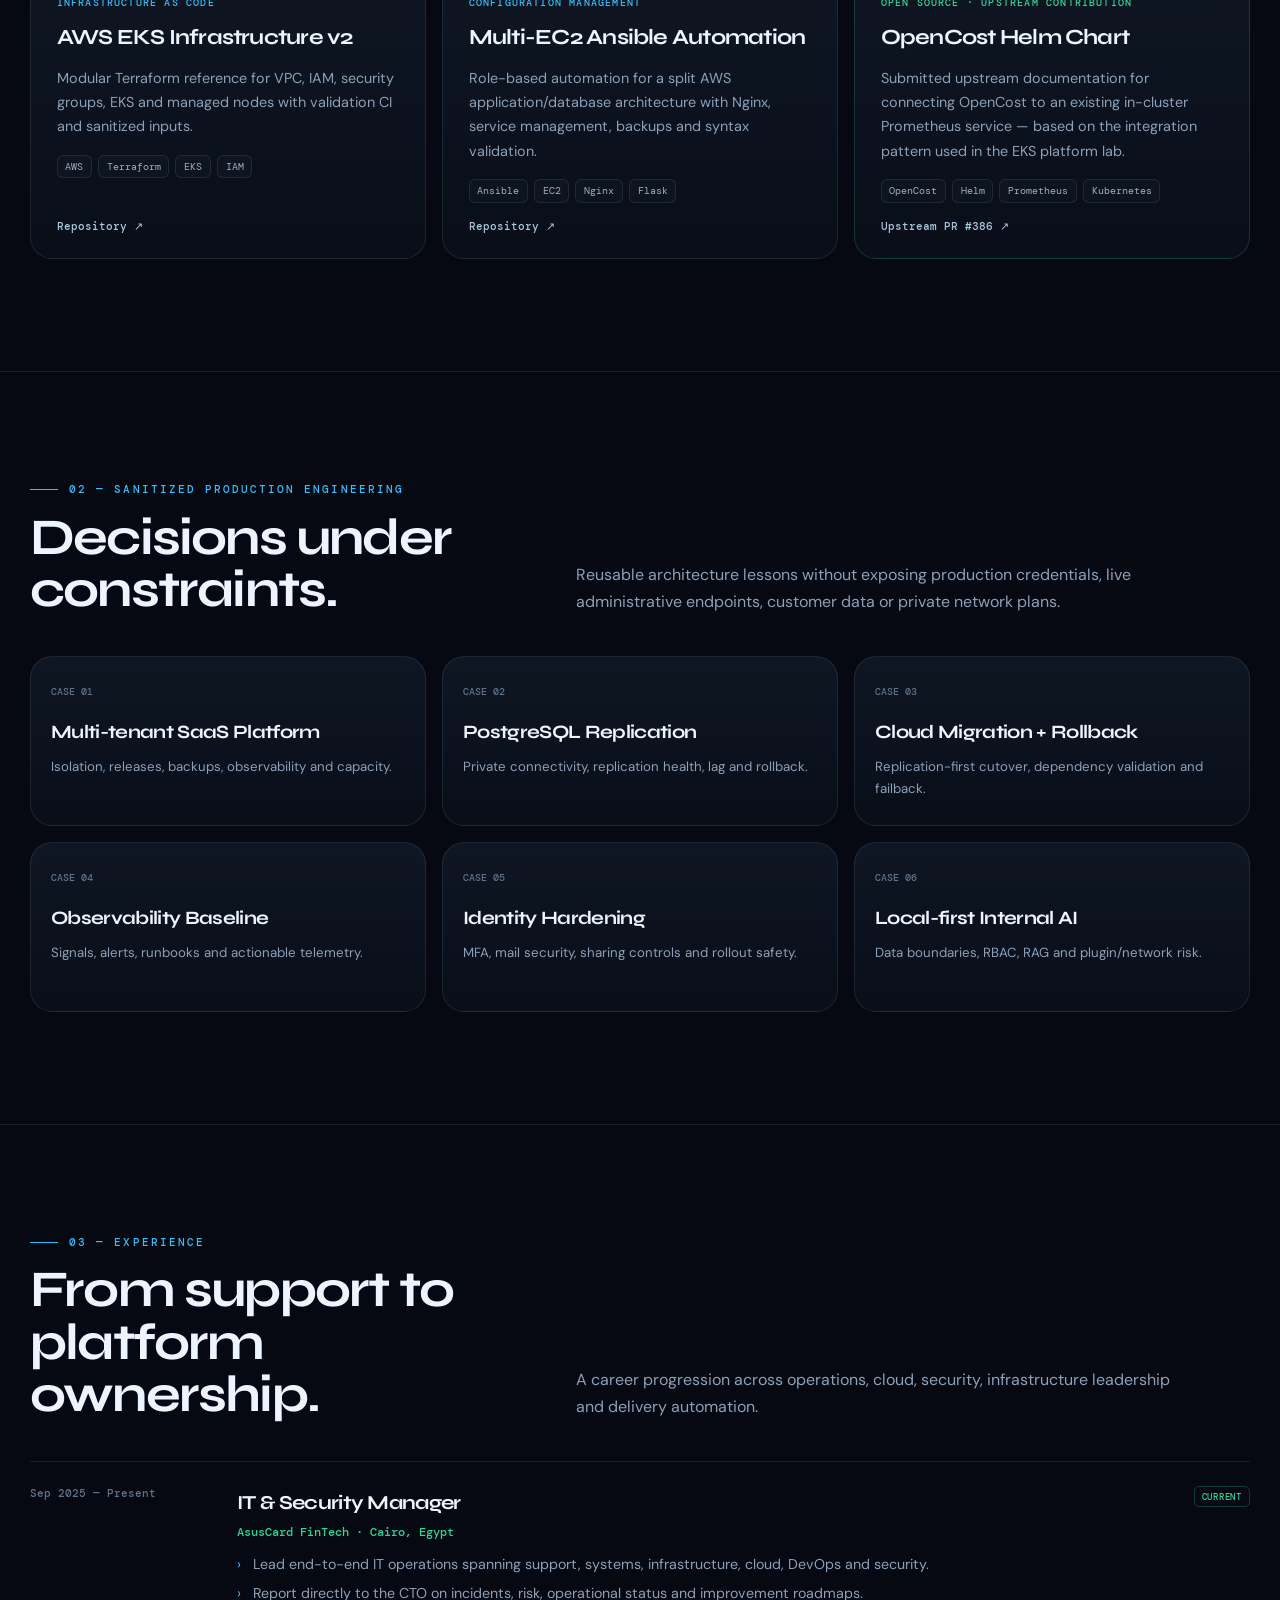
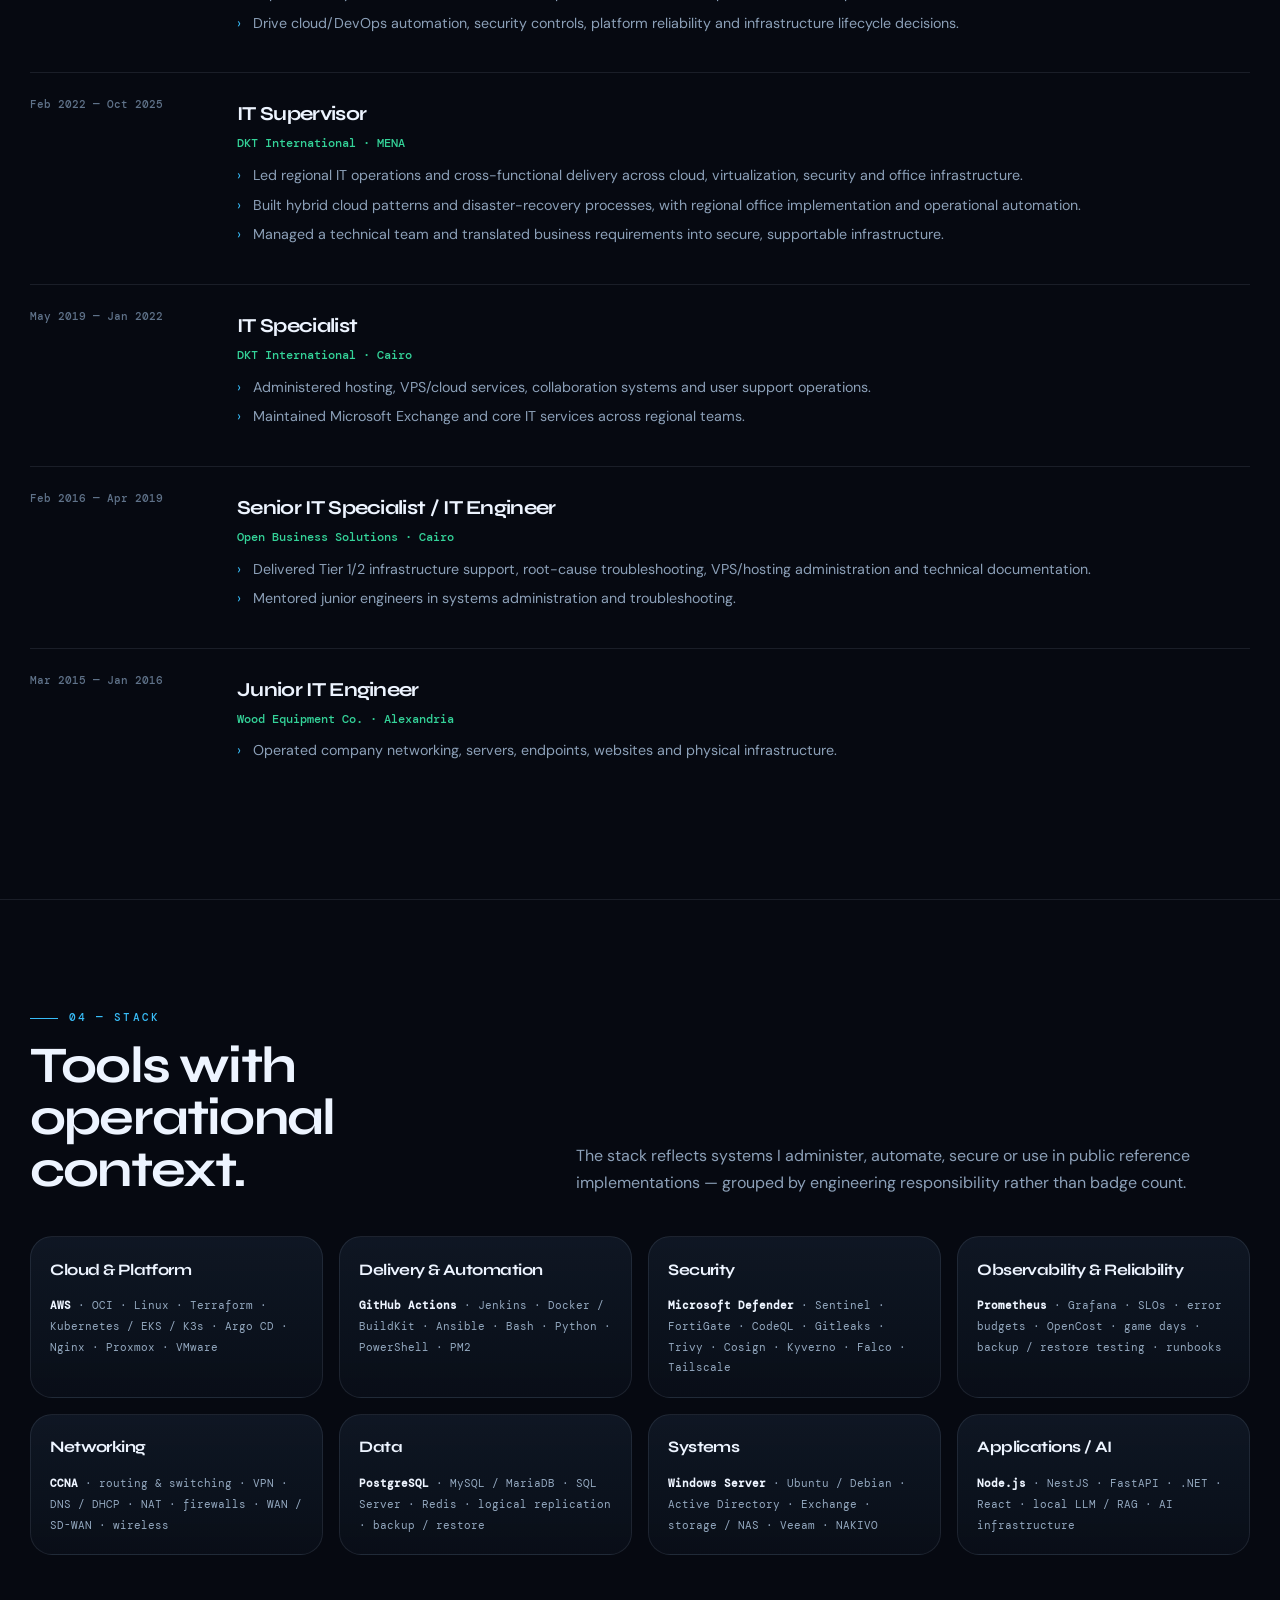
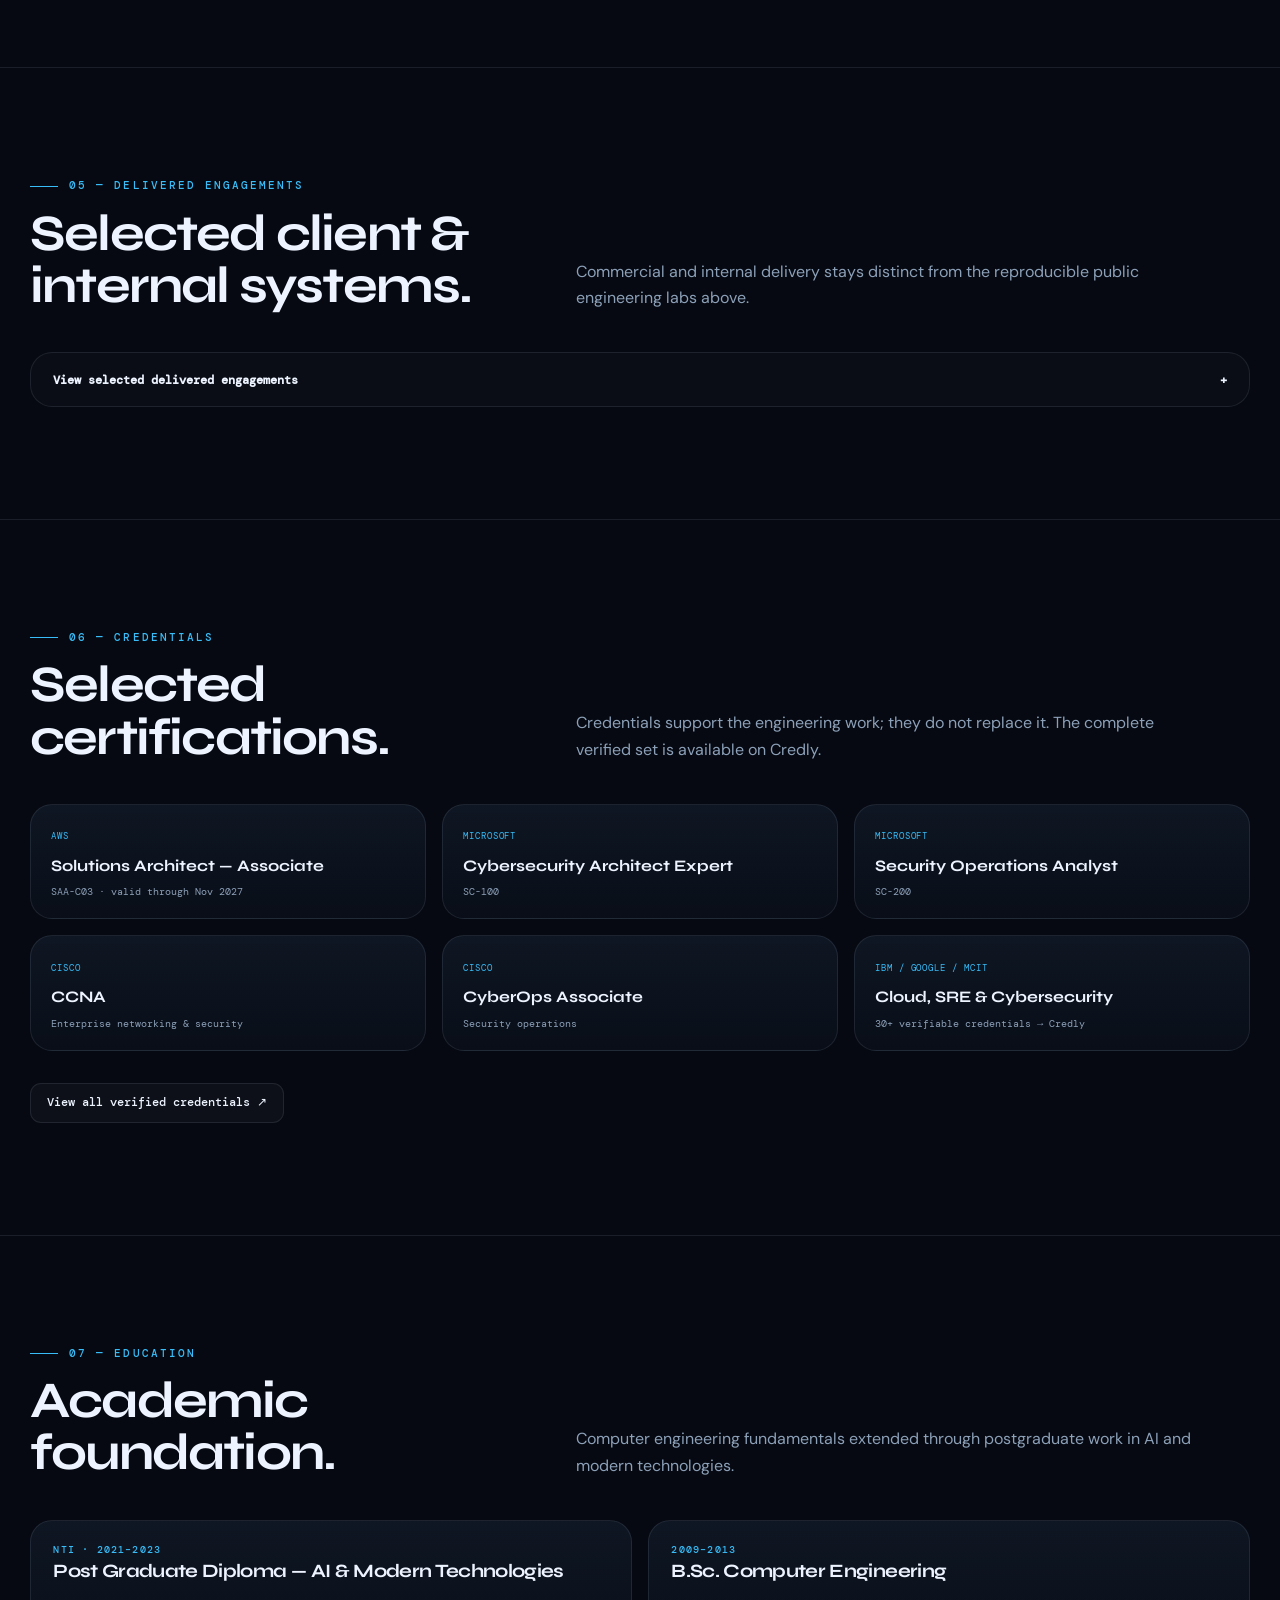
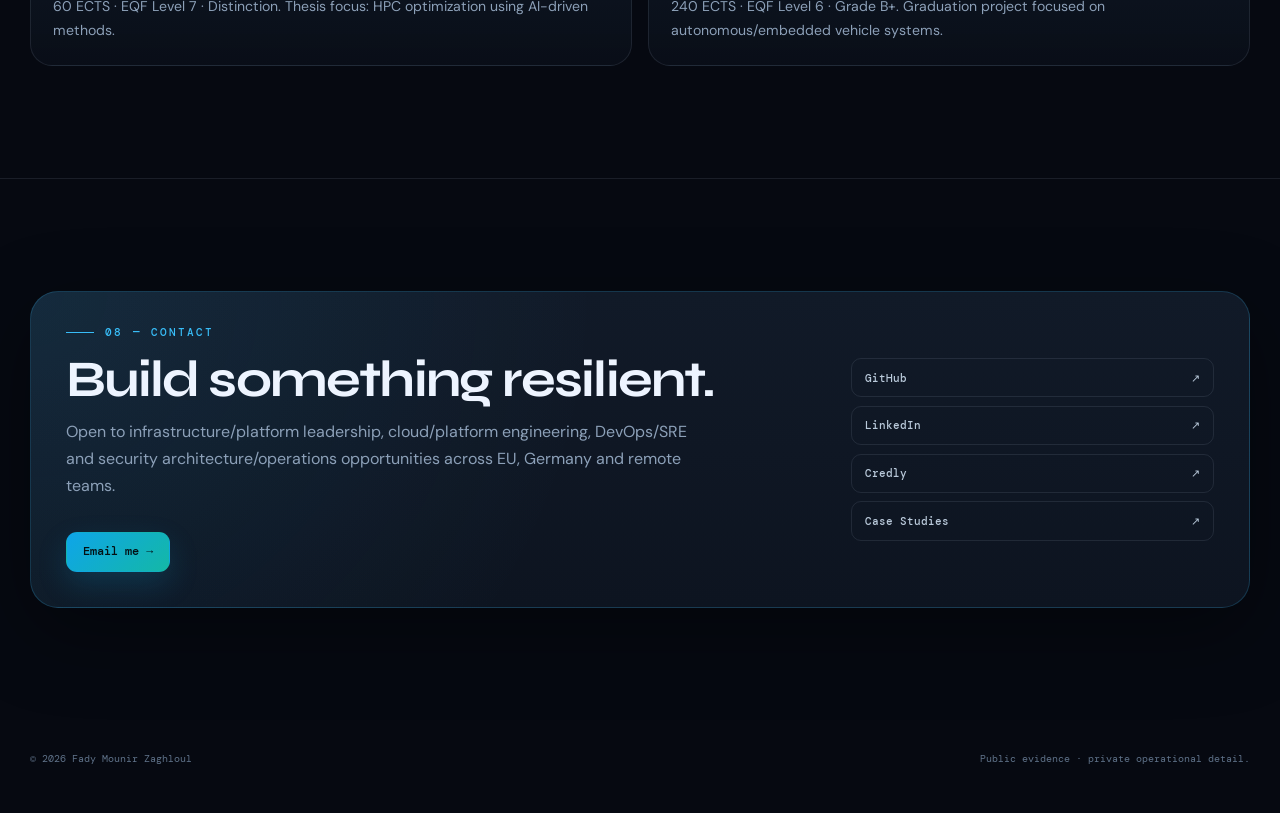
==== commit 6402507d: "design: rebuild portfolio around engineering evidence" ====
--- a/index.html
+++ b/index.html
@@ -1,948 +1,148 @@
 <!DOCTYPE html>
 <html lang="en">
 <head>
-  <meta charset="UTF-8"/>
-  <meta name="viewport" content="width=device-width, initial-scale=1.0"/>
-  <title>Fady Mounir Zaghloul — Platform & Security Engineering</title>
-  <meta name="description" content="IT & Security Manager and infrastructure engineer building secure cloud platforms, DevSecOps pipelines, AWS/EKS environments, automation, and observability."/>
-  <meta name="theme-color" content="#07090f"/>
-  <link rel="canonical" href="https://fadyy2k.github.io/portfolio/"/>
-  <link rel="icon" type="image/svg+xml" href="assets/favicon.svg"/>
-
-  <meta property="og:type" content="website"/>
-  <meta property="og:url" content="https://fadyy2k.github.io/portfolio/"/>
-  <meta property="og:title" content="Fady Mounir Zaghloul — IT & Security | Platform & Infrastructure Engineering"/>
-  <meta property="og:description" content="Cloud infrastructure, platform engineering, DevSecOps, cybersecurity, automation, and production operations."/>
-  <meta property="og:image" content="https://fadyy2k.github.io/portfolio/assets/og-image.png"/>
-  <meta property="og:image:width" content="1200"/>
-  <meta property="og:image:height" content="630"/>
-  <meta property="og:image:alt" content="Fady Mounir Zaghloul — IT & Security, Platform & Infrastructure Engineering"/>
-
-  <meta name="twitter:card" content="summary_large_image"/>
-  <meta name="twitter:title" content="Fady Mounir Zaghloul — Platform & Infrastructure Engineering"/>
-  <meta name="twitter:description" content="Cloud infrastructure, DevSecOps, cybersecurity, automation, and production operations."/>
-  <meta name="twitter:image" content="https://fadyy2k.github.io/portfolio/assets/og-image.png"/>
-
-  <link rel="preconnect" href="https://fonts.googleapis.com"/>
-  <link rel="preconnect" href="https://fonts.gstatic.com" crossorigin/>
-  <link href="https://fonts.googleapis.com/css2?family=Syne:wght@400;600;700;800&family=DM+Mono:wght@300;400;500&family=DM+Sans:ital,wght@0,300;0,400;0,500;1,300&display=swap" rel="stylesheet"/>
-  <script type="application/ld+json">
-  {
-    "@context":"https://schema.org",
-    "@type":"Person",
-    "name":"Fady Mounir Zaghloul",
-    "url":"https://fadyy2k.github.io/portfolio/",
-    "jobTitle":"IT & Security Manager",
-    "sameAs":[
-      "https://github.com/fadyy2k",
-      "https://www.linkedin.com/in/fady-mounir-601331b6/",
-      "https://www.credly.com/users/fady-mounir-zaghloul"
-    ],
-    "knowsAbout":["AWS","EKS","Kubernetes","Terraform","DevSecOps","Cybersecurity","Infrastructure Engineering","Observability","GitOps"],
-    "address":{"@type":"PostalAddress","addressLocality":"Cairo","addressCountry":"EG"}
-  }
-  </script>
-  <style>
-    :root {
-      --bg:#07090f;--surface:#0d1017;--border:rgba(255,255,255,0.07);--bh:rgba(255,255,255,0.13);
-      --accent:#3b82f6;--ad:#1d4ed8;--a2:#34d399;--a3:#f59e0b;--a4:#a78bfa;
-      --text:#e2e8f0;--muted:#64748b;--card:#0e1420;
-    }
-    *,*::before,*::after{box-sizing:border-box;margin:0;padding:0;}
-    html{scroll-behavior:smooth;}
-    body{background:var(--bg);color:var(--text);font-family:'DM Sans',sans-serif;font-weight:300;line-height:1.7;overflow-x:hidden;}
-
-    /* scrollbar */
-    ::-webkit-scrollbar{width:4px;}
-    ::-webkit-scrollbar-track{background:var(--bg);}
-    ::-webkit-scrollbar-thumb{background:rgba(59,130,246,0.4);border-radius:4px;}
-
-    /* cursor glow */
-    .cursor-glow{pointer-events:none;position:fixed;width:300px;height:300px;border-radius:50%;
-      background:radial-gradient(circle,rgba(59,130,246,0.06) 0%,transparent 70%);
-      transform:translate(-50%,-50%);z-index:0;transition:opacity 0.3s;top:0;left:0;}
-
-    /* ── NAV ── */
-    nav{position:fixed;top:0;left:0;right:0;z-index:200;
-      display:flex;align-items:center;justify-content:space-between;
-      padding:0.9rem 3.5rem;
-      background:rgba(7,9,15,0.88);backdrop-filter:blur(24px);
-      border-bottom:1px solid var(--border);}
-    .nav-logo{font-family:'Syne',sans-serif;font-weight:800;font-size:1.1rem;color:var(--text);text-decoration:none;letter-spacing:-0.02em;display:flex;align-items:center;gap:0.4rem;}
-    .nav-logo .dot{width:8px;height:8px;border-radius:50%;background:var(--accent);display:inline-block;animation:navpulse 2.5s ease infinite;}
-    @keyframes navpulse{0%,100%{opacity:1;box-shadow:0 0 0 0 rgba(59,130,246,0.5)}50%{opacity:0.7;box-shadow:0 0 0 5px rgba(59,130,246,0)}}
-    .nav-links{display:flex;gap:2rem;list-style:none;}
-    .nav-links a{font-family:'DM Mono',monospace;font-size:0.72rem;color:var(--muted);text-decoration:none;letter-spacing:0.1em;text-transform:uppercase;transition:color 0.2s;position:relative;}
-    .nav-links a::after{content:'';position:absolute;bottom:-2px;left:0;width:0;height:1px;background:var(--a2);transition:width 0.3s;}
-    .nav-links a:hover{color:var(--a2);}
-    .nav-links a:hover::after{width:100%;}
-    .nav-cta{font-family:'DM Mono',monospace;font-size:0.72rem;padding:0.5rem 1.25rem;border-radius:8px;background:var(--accent);color:#fff;text-decoration:none;transition:all 0.2s;border:1px solid var(--accent);}
-    .nav-cta:hover{background:var(--ad);transform:translateY(-1px);box-shadow:0 6px 20px rgba(59,130,246,0.4);}
-
-    /* ── HERO ── */
-    .hero{min-height:100vh;display:grid;place-items:center;padding:7rem 3.5rem 5rem;position:relative;overflow:hidden;}
-    .hero-canvas{position:absolute;inset:0;z-index:0;}
-    .hero-orb1{position:absolute;width:900px;height:900px;background:radial-gradient(circle,rgba(59,130,246,0.08) 0%,transparent 60%);top:50%;left:45%;transform:translate(-50%,-50%);pointer-events:none;}
-    .hero-orb2{position:absolute;width:600px;height:600px;background:radial-gradient(circle,rgba(52,211,153,0.05) 0%,transparent 60%);bottom:0;right:0;pointer-events:none;}
-    .hero-grid{position:absolute;inset:0;background-image:linear-gradient(rgba(59,130,246,0.025) 1px,transparent 1px),linear-gradient(90deg,rgba(59,130,246,0.025) 1px,transparent 1px);background-size:64px 64px;pointer-events:none;}
-
-    .hero-inner{position:relative;z-index:1;max-width:960px;text-align:center;}
-    .hero-badge{display:inline-flex;align-items:center;gap:0.5rem;font-family:'DM Mono',monospace;font-size:0.68rem;letter-spacing:0.15em;text-transform:uppercase;color:var(--a2);border:1px solid rgba(52,211,153,0.22);padding:0.32rem 0.9rem;border-radius:100px;margin-bottom:1.8rem;animation:fadeUp 0.8s ease both;backdrop-filter:blur(8px);}
-    .badge-dot{width:5px;height:5px;border-radius:50%;background:var(--a2);animation:pulse 2s ease infinite;}
-    @keyframes pulse{0%,100%{opacity:1;transform:scale(1)}50%{opacity:0.3;transform:scale(0.6)}}
-
-    h1{font-family:'Syne',sans-serif;font-weight:800;font-size:clamp(2.8rem,7vw,5.5rem);line-height:1.03;letter-spacing:-0.035em;margin-bottom:0.5rem;animation:fadeUp 0.8s 0.1s ease both;}
-    h1 .ac{color:var(--accent);}
-    h1 .nm{display:block;}
-    .hero-role{font-family:'DM Mono',monospace;font-size:clamp(0.72rem,1.6vw,0.88rem);color:var(--muted);letter-spacing:0.12em;text-transform:uppercase;margin-bottom:1.5rem;animation:fadeUp 0.8s 0.2s ease both;}
-    .hero-desc{font-size:1.05rem;color:#94a3b8;max-width:580px;margin:0 auto 2.5rem;line-height:1.85;animation:fadeUp 0.8s 0.3s ease both;}
-
-    .hero-cta{display:flex;gap:0.75rem;justify-content:center;flex-wrap:wrap;animation:fadeUp 0.8s 0.4s ease both;}
-    .btn{display:inline-flex;align-items:center;gap:0.55rem;padding:0.72rem 1.5rem;border-radius:9px;font-family:'DM Mono',monospace;font-size:0.75rem;letter-spacing:0.06em;text-decoration:none;transition:all 0.22s;border:1px solid transparent;position:relative;overflow:hidden;}
-    .btn::before{content:'';position:absolute;inset:0;opacity:0;transition:opacity 0.3s;}
-    .btn:hover::before{opacity:1;}
-    .btn svg{width:15px;height:15px;flex-shrink:0;}
-    .btn-primary{background:var(--accent);color:#fff;border-color:var(--accent);}
-    .btn-primary::before{background:linear-gradient(135deg,rgba(255,255,255,0.1),transparent);}
-    .btn-primary:hover{background:var(--ad);transform:translateY(-2px);box-shadow:0 12px 35px rgba(59,130,246,0.4);}
-    .btn-li{background:rgba(10,102,194,0.12);color:#7cb9f4;border-color:rgba(10,102,194,0.28);}
-    .btn-li:hover{background:rgba(10,102,194,0.22);border-color:rgba(10,102,194,0.55);transform:translateY(-2px);}
-    .btn-cr{background:rgba(255,107,0,0.1);color:#fdba74;border-color:rgba(255,107,0,0.22);}
-    .btn-cr:hover{background:rgba(255,107,0,0.2);border-color:rgba(255,107,0,0.45);transform:translateY(-2px);}
-
-    /* Stats bar */
-    .stats-bar{display:flex;margin-top:4rem;animation:fadeUp 0.8s 0.5s ease both;border:1px solid var(--border);border-radius:16px;overflow:hidden;backdrop-filter:blur(8px);background:rgba(255,255,255,0.02);}
-    .stat-item{flex:1;text-align:center;padding:1.4rem 1.5rem;position:relative;transition:background 0.3s;}
-    .stat-item:not(:last-child)::after{content:'';position:absolute;right:0;top:20%;height:60%;width:1px;background:var(--border);}
-    .stat-item:hover{background:rgba(59,130,246,0.05);}
-    .stat-num{font-family:'Syne',sans-serif;font-weight:800;font-size:2rem;color:var(--text);line-height:1;}
-    .stat-num em{color:var(--accent);font-style:normal;}
-    .stat-label{font-family:'DM Mono',monospace;font-size:0.62rem;color:var(--muted);letter-spacing:0.12em;text-transform:uppercase;margin-top:0.3rem;}
-
-    /* ── SHARED ── */
-    .sw{padding:6rem 3.5rem;max-width:1160px;margin:0 auto;}
-    .sl{font-family:'DM Mono',monospace;font-size:0.68rem;letter-spacing:0.22em;text-transform:uppercase;color:var(--accent);margin-bottom:0.6rem;display:flex;align-items:center;gap:0.75rem;}
-    .sl::after{content:'';flex:1;height:1px;background:var(--border);}
-    h2{font-family:'Syne',sans-serif;font-weight:700;font-size:clamp(1.7rem,3.5vw,2.4rem);letter-spacing:-0.025em;margin-bottom:2.5rem;line-height:1.1;}
-    .divider{height:1px;background:var(--border);}
-
-    /* ── SKILLS ── */
-    .sg{display:grid;grid-template-columns:repeat(auto-fit,minmax(228px,1fr));gap:1.1rem;}
-    .sc{background:var(--card);border:1px solid var(--border);border-radius:14px;padding:1.4rem;transition:all 0.3s;position:relative;overflow:hidden;}
-    .sc::after{content:'';position:absolute;top:0;left:0;right:0;height:2px;background:linear-gradient(90deg,transparent,rgba(59,130,246,0.4),transparent);opacity:0;transition:opacity 0.3s;}
-    .sc:hover{border-color:rgba(59,130,246,0.32);transform:translateY(-4px);box-shadow:0 20px 50px rgba(0,0,0,0.5);}
-    .sc:hover::after{opacity:1;}
-    .sh{display:flex;align-items:center;gap:0.7rem;margin-bottom:0.9rem;}
-    .si{width:36px;height:36px;border-radius:9px;display:flex;align-items:center;justify-content:center;font-size:1.1rem;flex-shrink:0;}
-    .sk{font-family:'Syne',sans-serif;font-weight:700;font-size:0.92rem;color:var(--text);}
-    .tags{display:flex;flex-wrap:wrap;gap:0.35rem;}
-    .tag{font-family:'DM Mono',monospace;font-size:0.64rem;padding:0.2rem 0.5rem;border-radius:5px;}
-    .tb{background:rgba(59,130,246,0.1);color:#93c5fd;border:1px solid rgba(59,130,246,0.15);}
-    .tg{background:rgba(52,211,153,0.08);color:#6ee7b7;border:1px solid rgba(52,211,153,0.14);}
-    .to{background:rgba(245,158,11,0.08);color:#fcd34d;border:1px solid rgba(245,158,11,0.14);}
-    .tr{background:rgba(239,68,68,0.08);color:#fca5a5;border:1px solid rgba(239,68,68,0.14);}
-    .tp{background:rgba(168,85,247,0.08);color:#d8b4fe;border:1px solid rgba(168,85,247,0.14);}
-
-    /* ── EXPERIENCE ── */
-    .timeline{position:relative;padding-left:1.75rem;}
-    .timeline::before{content:'';position:absolute;left:0;top:6px;bottom:0;width:1px;background:linear-gradient(to bottom,var(--accent),transparent);}
-    .job{position:relative;margin-bottom:2.75rem;padding-left:2rem;}
-    .job::before{content:'';position:absolute;left:-1.75rem;top:0.35rem;width:10px;height:10px;border-radius:50%;background:var(--accent);border:2px solid var(--bg);box-shadow:0 0 0 3px rgba(59,130,246,0.2);}
-    .job.cur::before{background:var(--a2);box-shadow:0 0 0 3px rgba(52,211,153,0.2);animation:cpulse 2.5s ease infinite;}
-    @keyframes cpulse{0%,100%{box-shadow:0 0 0 3px rgba(52,211,153,0.2)}50%{box-shadow:0 0 0 6px rgba(52,211,153,0.35)}}
-    .jh{display:flex;align-items:flex-start;justify-content:space-between;flex-wrap:wrap;gap:0.5rem;margin-bottom:0.3rem;}
-    .jt{font-family:'Syne',sans-serif;font-weight:700;font-size:1.05rem;}
-    .jp{font-family:'DM Mono',monospace;font-size:0.68rem;color:var(--muted);letter-spacing:0.05em;padding:0.2rem 0.6rem;background:rgba(255,255,255,0.04);border:1px solid var(--border);border-radius:4px;white-space:nowrap;}
-    .jc{font-family:'DM Mono',monospace;font-size:0.78rem;color:var(--a2);margin-bottom:0.65rem;}
-    .jc .cur-badge{display:inline-block;font-size:0.6rem;padding:0.1rem 0.45rem;border-radius:3px;background:rgba(52,211,153,0.1);color:var(--a2);border:1px solid rgba(52,211,153,0.2);margin-left:0.5rem;vertical-align:middle;}
-    .jl{list-style:none;display:flex;flex-direction:column;gap:0.32rem;}
-    .jl li{font-size:0.87rem;color:#94a3b8;padding-left:1.1rem;position:relative;}
-    .jl li::before{content:'›';position:absolute;left:0;color:var(--accent);font-weight:bold;}
-    .jl li strong{color:#cbd5e1;}
-
-    /* ── CERTIFICATIONS ── */
-    /* Group headers */
-    .cert-group{margin-bottom:2.5rem;}
-    .cert-group-title{font-family:'DM Mono',monospace;font-size:0.68rem;letter-spacing:0.2em;text-transform:uppercase;color:var(--muted);margin-bottom:1rem;display:flex;align-items:center;gap:0.6rem;}
-    .cert-group-title::after{content:'';flex:1;height:1px;background:rgba(255,255,255,0.05);}
-    .cg{display:grid;grid-template-columns:repeat(auto-fill,minmax(310px,1fr));gap:0.85rem;}
-    .cc{background:var(--card);border:1px solid var(--border);border-radius:12px;padding:1rem 1.1rem;display:flex;align-items:center;gap:0.9rem;transition:all 0.22s;cursor:default;}
-    .cc:hover{border-color:rgba(52,211,153,0.28);transform:translateX(5px);box-shadow:0 6px 30px rgba(0,0,0,0.35);}
-    .cl{width:42px;height:42px;border-radius:9px;flex-shrink:0;display:flex;align-items:center;justify-content:center;overflow:hidden;background:#fff;}
-    .cl img{width:100%;height:100%;object-fit:contain;border-radius:7px;}
-    .cl.fb{background:transparent;}
-    .cn{font-weight:500;font-size:0.84rem;line-height:1.3;color:var(--text);}
-    .cm{display:flex;align-items:center;gap:0.4rem;margin-top:0.22rem;flex-wrap:wrap;}
-    .ci{font-family:'DM Mono',monospace;font-size:0.62rem;color:var(--muted);}
-    .cbadge{font-family:'DM Mono',monospace;font-size:0.58rem;padding:0.12rem 0.4rem;border-radius:3px;}
-    .cbadge.act{background:rgba(52,211,153,0.1);color:var(--a2);border:1px solid rgba(52,211,153,0.18);}
-    .cbadge.ace{background:rgba(168,85,247,0.1);color:#d8b4fe;border:1px solid rgba(168,85,247,0.18);}
-    .cbadge.gov{background:rgba(245,158,11,0.1);color:#fcd34d;border:1px solid rgba(245,158,11,0.18);}
-
-    /* icon fallback boxes */
-    .ico-aws{background:linear-gradient(135deg,#232F3E,#FF9900);color:#fff;font-weight:700;font-size:0.65rem;font-family:'DM Mono',monospace;}
-    .ico-ms{background:linear-gradient(135deg,#0078D4,#50e6ff);display:grid;grid-template-columns:1fr 1fr;gap:2px;padding:7px;}
-    .ico-ms span{border-radius:1px;}
-    .ico-cisco{background:linear-gradient(135deg,#1BA0D7,#0A4C7C);color:#fff;font-weight:700;font-size:0.65rem;font-family:'DM Mono',monospace;}
-    .ico-ibm{background:linear-gradient(135deg,#1F70C1,#061727);color:#fff;font-weight:700;font-size:0.72rem;font-family:'Syne',sans-serif;}
-    .ico-google{background:#fff;display:flex;align-items:center;justify-content:center;}
-    .ico-depi{background:linear-gradient(135deg,#1a7a6e,#0d4d47);color:#fff;font-weight:700;font-size:0.58rem;font-family:'DM Mono',monospace;text-align:center;letter-spacing:0.05em;}
-
-    /* ── EDUCATION ── */
-    .eg{display:grid;grid-template-columns:repeat(auto-fit,minmax(320px,1fr));gap:1.5rem;}
-    .ec{background:var(--card);border:1px solid var(--border);border-radius:16px;padding:2rem;transition:border-color 0.3s;position:relative;overflow:hidden;}
-    .ec::before{content:'';position:absolute;top:0;left:0;right:0;height:3px;background:linear-gradient(90deg,var(--accent),var(--a2));opacity:0;transition:opacity 0.3s;}
-    .ec:hover{border-color:rgba(59,130,246,0.28);}
-    .ec:hover::before{opacity:1;}
-    .ei{font-size:2.2rem;margin-bottom:1rem;}
-    .ed{font-family:'Syne',sans-serif;font-weight:700;font-size:1rem;margin-bottom:0.3rem;line-height:1.3;}
-    .es{font-family:'DM Mono',monospace;font-size:0.76rem;color:var(--a2);margin-bottom:0.45rem;}
-    .ep{font-family:'DM Mono',monospace;font-size:0.68rem;color:var(--muted);}
-    .ebs{display:flex;gap:0.45rem;flex-wrap:wrap;margin-top:0.75rem;}
-    .eb{font-family:'DM Mono',monospace;font-size:0.65rem;padding:0.18rem 0.5rem;border-radius:4px;}
-    .eb.gold{color:#fbbf24;background:rgba(251,191,36,0.1);border:1px solid rgba(251,191,36,0.18);}
-    .eb.blue{color:#93c5fd;background:rgba(59,130,246,0.1);border:1px solid rgba(59,130,246,0.18);}
-    .eb.green{color:#6ee7b7;background:rgba(52,211,153,0.08);border:1px solid rgba(52,211,153,0.14);}
-    .et{font-size:0.8rem;color:#64748b;margin-top:0.75rem;font-style:italic;line-height:1.55;}
-
-    /* ── CONTACT — PREMIUM ── */
-    .contact-hero{background:var(--card);border:1px solid var(--border);border-radius:20px;padding:3rem;margin-bottom:2rem;text-align:center;position:relative;overflow:hidden;}
-    .contact-hero::before{content:'';position:absolute;inset:0;background:radial-gradient(ellipse at 50% 0%,rgba(59,130,246,0.08),transparent 60%);pointer-events:none;}
-    .contact-hero-title{font-family:'Syne',sans-serif;font-weight:700;font-size:1.5rem;margin-bottom:0.5rem;}
-    .contact-hero-sub{font-size:0.92rem;color:#64748b;max-width:420px;margin:0 auto 1.8rem;}
-    .contact-hero-cta{display:inline-flex;align-items:center;gap:0.6rem;padding:0.9rem 2.2rem;background:var(--accent);color:#fff;border-radius:10px;font-family:'DM Mono',monospace;font-size:0.8rem;letter-spacing:0.08em;text-decoration:none;transition:all 0.25s;border:1px solid var(--accent);}
-    .contact-hero-cta:hover{background:var(--ad);transform:translateY(-2px);box-shadow:0 14px 40px rgba(59,130,246,0.45);}
-    .contact-hero-cta svg{width:16px;height:16px;}
-
-    .contact-grid{display:grid;grid-template-columns:repeat(auto-fit,minmax(200px,1fr));gap:0.9rem;}
-    .contact-card{background:var(--card);border:1px solid var(--border);border-radius:14px;padding:1.3rem 1.4rem;display:flex;align-items:center;gap:1rem;text-decoration:none;transition:all 0.25s;position:relative;overflow:hidden;}
-    .contact-card::after{content:'↗';position:absolute;top:0.6rem;right:0.9rem;font-size:0.7rem;color:var(--muted);opacity:0;transition:opacity 0.2s;}
-    .contact-card[href]:hover::after{opacity:1;}
-    .contact-card[href]:hover{border-color:var(--accent);transform:translateY(-3px);box-shadow:0 12px 35px rgba(59,130,246,0.18);}
-    .contact-card.static{cursor:default;}
-    .contact-card.static:hover{transform:none;box-shadow:none;border-color:rgba(52,211,153,0.2);}
-    .cc-icon{width:42px;height:42px;border-radius:10px;display:flex;align-items:center;justify-content:center;font-size:1.15rem;flex-shrink:0;}
-    .cc-label{font-family:'DM Mono',monospace;font-size:0.62rem;color:var(--muted);text-transform:uppercase;letter-spacing:0.09em;}
-    .cc-val{font-size:0.87rem;color:var(--text);margin-top:0.08rem;font-weight:400;}
-
-    /* Availability strip */
-    .avail-strip{display:flex;align-items:center;gap:1.2rem;background:rgba(52,211,153,0.07);border:1px solid rgba(52,211,153,0.16);border-radius:12px;padding:1rem 1.5rem;margin-top:1rem;}
-    .avail-dot{width:8px;height:8px;border-radius:50%;background:var(--a2);flex-shrink:0;animation:pulse 2s ease infinite;}
-    .avail-text{font-size:0.87rem;color:#94a3b8;}
-    .avail-text strong{color:var(--a2);}
-
-    /* ── FOOTER ── */
-    footer{padding:2.5rem 3.5rem;border-top:1px solid var(--border);display:flex;align-items:center;justify-content:space-between;flex-wrap:wrap;gap:1rem;}
-    .footer-left{font-family:'DM Mono',monospace;font-size:0.68rem;color:var(--muted);}
-    .footer-left span{color:var(--a2);}
-    .footer-links{display:flex;gap:1.5rem;}
-    .footer-links a{font-family:'DM Mono',monospace;font-size:0.68rem;color:var(--muted);text-decoration:none;transition:color 0.2s;}
-    .footer-links a:hover{color:var(--accent);}
-
-    /* ── ANIMATIONS ── */
-    @keyframes fadeUp{from{opacity:0;transform:translateY(22px)}to{opacity:1;transform:translateY(0)}}
-    .fi{opacity:0;transform:translateY(18px);transition:opacity 0.65s ease,transform 0.65s ease;}
-    .fi.v{opacity:1;transform:translateY(0);}
-
-    /* ── RESPONSIVE ── */
-    @media(max-width:768px){
-      nav{padding:1rem 1.5rem;}
-      .nav-links,.nav-cta{display:none;}
-      .hero{padding:6rem 1.5rem 4rem;}
-      .sw{padding:4rem 1.5rem;}
-      h1{font-size:2.5rem;}
-      .stats-bar{flex-wrap:wrap;border-radius:12px;}
-      .stat-item{flex:0 0 50%;border-right:none!important;border-bottom:1px solid var(--border);}
-      footer{flex-direction:column;text-align:center;padding:2rem 1.5rem;}
-    }
-
-    /* ── FLOATING SERVICE BTN ── */
-    .float-service{
-      position:fixed;bottom:2rem;right:2rem;z-index:500;
-      display:flex;align-items:center;gap:0.6rem;
-      padding:0.85rem 1.5rem;border-radius:50px;
-      background:linear-gradient(135deg,var(--a2),var(--accent));
-      color:#fff;font-family:'DM Mono',monospace;font-size:0.76rem;
-      letter-spacing:0.06em;text-decoration:none;
-      box-shadow:0 8px 30px rgba(52,211,153,0.4);
-      transition:all 0.25s;border:none;cursor:pointer;
-      animation:floatIn 1s 1.5s ease both;
-    }
-    @keyframes floatIn{from{opacity:0;transform:translateY(20px)}to{opacity:1;transform:translateY(0)}}
-    .float-service:hover{transform:translateY(-3px);box-shadow:0 14px 40px rgba(52,211,153,0.55);}
-    .float-service svg{width:15px;height:15px;}
-
-    /* ── SERVICES SECTION ── */
-    .services-intro{display:grid;grid-template-columns:1fr 1fr;gap:2rem;margin-bottom:3rem;}
-    @media(max-width:768px){.services-intro{grid-template-columns:1fr;}}
-    .services-lead{font-size:1.05rem;color:#94a3b8;line-height:1.85;}
-    .services-cta-box{background:var(--card);border:1px solid rgba(52,211,153,0.2);border-radius:16px;padding:2rem;display:flex;flex-direction:column;justify-content:center;gap:1rem;position:relative;overflow:hidden;}
-    .services-cta-box::before{content:'';position:absolute;top:0;right:0;width:150px;height:150px;background:radial-gradient(circle,rgba(52,211,153,0.1),transparent 70%);pointer-events:none;}
-    .services-cta-title{font-family:'Syne',sans-serif;font-weight:700;font-size:1.1rem;}
-    .services-cta-sub{font-size:0.85rem;color:#64748b;}
-    .services-cta-btn{display:inline-flex;align-items:center;gap:0.55rem;padding:0.75rem 1.5rem;background:var(--a2);color:#0a1612;border-radius:9px;font-family:'DM Mono',monospace;font-size:0.77rem;letter-spacing:0.07em;text-decoration:none;font-weight:500;transition:all 0.22s;align-self:flex-start;}
-    .services-cta-btn:hover{background:#2dd4bf;transform:translateY(-2px);box-shadow:0 10px 30px rgba(52,211,153,0.35);}
-    .services-cta-btn svg{width:14px;height:14px;}
-
-    .proj-grid{display:grid;grid-template-columns:repeat(auto-fill,minmax(340px,1fr));gap:1.25rem;}
-    .proj-card{background:var(--card);border:1px solid var(--border);border-radius:16px;padding:1.75rem;transition:all 0.28s;position:relative;overflow:hidden;}
-    .proj-card::before{content:'';position:absolute;top:0;left:0;right:0;height:3px;transition:opacity 0.3s;opacity:0;}
-    .proj-card:hover{border-color:rgba(59,130,246,0.3);transform:translateY(-4px);box-shadow:0 20px 50px rgba(0,0,0,0.45);}
-    .proj-card:hover::before{opacity:1;}
-    .proj-card.devops::before{background:linear-gradient(90deg,var(--a2),var(--accent));}
-    .proj-card.security::before{background:linear-gradient(90deg,#f87171,#fb923c);}
-    .proj-card.fullstack::before{background:linear-gradient(90deg,var(--accent),var(--a4));}
-    .proj-card.ai::before{background:linear-gradient(90deg,#fbbf24,var(--a2));}
-    .proj-card.infra::before{background:linear-gradient(90deg,#a78bfa,var(--accent));}
-    .proj-header{display:flex;align-items:flex-start;justify-content:space-between;gap:1rem;margin-bottom:1rem;}
-    .proj-icon{width:44px;height:44px;border-radius:12px;display:flex;align-items:center;justify-content:center;font-size:1.3rem;flex-shrink:0;}
-    .proj-badges{display:flex;gap:0.4rem;flex-wrap:wrap;}
-    .proj-badge{font-family:'DM Mono',monospace;font-size:0.6rem;padding:0.15rem 0.45rem;border-radius:4px;border:1px solid;}
-    .proj-title{font-family:'Syne',sans-serif;font-weight:700;font-size:1.05rem;margin-bottom:0.4rem;line-height:1.3;}
-    .proj-desc{font-size:0.85rem;color:#64748b;line-height:1.65;margin-bottom:1rem;}
-    .proj-stack{display:flex;flex-wrap:wrap;gap:0.35rem;}
-    .proj-tag{font-family:'DM Mono',monospace;font-size:0.62rem;padding:0.18rem 0.48rem;border-radius:4px;background:rgba(255,255,255,0.05);color:var(--muted);border:1px solid rgba(255,255,255,0.07);}
-
-
-    /* ── ENGINEERING REFRESH ── */
-    .skip-link{position:fixed;top:-60px;left:1rem;z-index:1000;background:var(--accent);color:#fff;padding:.65rem 1rem;border-radius:8px;text-decoration:none;font-family:'DM Mono',monospace;font-size:.75rem;transition:top .2s;}
-    .skip-link:focus{top:1rem;}
-    :focus-visible{outline:2px solid var(--a2);outline-offset:4px;border-radius:5px;}
-    .btn-gh{background:#111827;color:#f8fafc;border-color:rgba(255,255,255,.14);}
-    .btn-gh:hover{background:#1f2937;border-color:rgba(255,255,255,.28);transform:translateY(-2px);box-shadow:0 12px 35px rgba(0,0,0,.45);}
-    .btn-contact{background:rgba(59,130,246,.08);color:#93c5fd;border-color:rgba(59,130,246,.22);}
-    .btn-contact:hover{background:rgba(59,130,246,.16);transform:translateY(-2px);}
-
-    .arch-flow{margin:1.25rem auto 0;padding:1rem 1.1rem;display:flex;align-items:center;justify-content:center;gap:.55rem;max-width:920px;border:1px solid var(--border);border-radius:14px;background:rgba(7,9,15,.62);backdrop-filter:blur(10px);overflow:hidden;}
-    .arch-node{min-width:104px;padding:.62rem .75rem;border:1px solid rgba(59,130,246,.18);border-radius:10px;background:rgba(14,20,32,.86);text-align:center;position:relative;}
-    .arch-node b{display:block;font-family:'Syne',sans-serif;font-size:.75rem;color:#dbeafe;line-height:1.2;}
-    .arch-node span{display:block;margin-top:.18rem;font-family:'DM Mono',monospace;font-size:.52rem;color:var(--muted);letter-spacing:.04em;}
-    .arch-hop{width:26px;height:1px;background:linear-gradient(90deg,rgba(59,130,246,.15),rgba(52,211,153,.55),rgba(59,130,246,.15));position:relative;flex:0 0 26px;}
-    .arch-hop::after{content:'';position:absolute;top:-2px;left:0;width:5px;height:5px;border-radius:50%;background:var(--a2);box-shadow:0 0 10px rgba(52,211,153,.9);animation:packet 2.25s linear infinite;}
-    .arch-hop:nth-of-type(4)::after{animation-delay:.35s}.arch-hop:nth-of-type(6)::after{animation-delay:.7s}.arch-hop:nth-of-type(8)::after{animation-delay:1.05s}.arch-hop:nth-of-type(10)::after{animation-delay:1.4s}
-    @keyframes packet{from{left:0;opacity:0}15%{opacity:1}85%{opacity:1}to{left:100%;opacity:0}}
-
-    .menu-toggle{display:none;background:transparent;border:1px solid var(--border);border-radius:8px;padding:.52rem;color:var(--text);cursor:pointer;}
-    .menu-toggle svg{display:block;width:20px;height:20px;}
-
-    .engineering-lead{max-width:760px;color:#94a3b8;font-size:1rem;line-height:1.8;margin:-1rem 0 2rem;}
-    .eng-group-title{font-family:'DM Mono',monospace;font-size:.7rem;letter-spacing:.17em;text-transform:uppercase;color:var(--a2);display:flex;align-items:center;gap:.75rem;margin:2.2rem 0 1rem;}
-    .eng-group-title::after{content:'';height:1px;flex:1;background:var(--border);}
-    .eng-grid{display:grid;grid-template-columns:repeat(2,minmax(0,1fr));gap:1.15rem;}
-    .eng-card{background:linear-gradient(145deg,rgba(14,20,32,.96),rgba(10,14,24,.96));border:1px solid var(--border);border-radius:16px;padding:1.6rem;position:relative;overflow:hidden;transition:transform .25s,border-color .25s,box-shadow .25s;}
-    .eng-card::before{content:'';position:absolute;inset:0 0 auto;height:2px;background:linear-gradient(90deg,var(--accent),var(--a2),var(--a4));opacity:.75;}
-    .eng-card:hover{transform:translateY(-4px);border-color:rgba(59,130,246,.32);box-shadow:0 18px 45px rgba(0,0,0,.42);}
-    .eng-kicker{font-family:'DM Mono',monospace;font-size:.6rem;letter-spacing:.14em;text-transform:uppercase;color:var(--a2);margin-bottom:.55rem;}
-    .eng-title{font-family:'Syne',sans-serif;font-weight:700;font-size:1.08rem;margin-bottom:.55rem;}
-    .eng-desc{color:#7f8ea3;font-size:.84rem;line-height:1.65;margin-bottom:1rem;}
-    .eng-actions{display:flex;gap:.5rem;flex-wrap:wrap;margin-top:1rem;}
-    .eng-link{font-family:'DM Mono',monospace;font-size:.65rem;text-decoration:none;padding:.38rem .65rem;border-radius:6px;border:1px solid rgba(59,130,246,.2);color:#93c5fd;background:rgba(59,130,246,.07);transition:all .2s;}
-    .eng-link:hover{border-color:rgba(52,211,153,.42);color:#6ee7b7;background:rgba(52,211,153,.07);}
-    .case-grid{display:grid;grid-template-columns:repeat(3,minmax(0,1fr));gap:.9rem;}
-    .case-card{display:block;text-decoration:none;background:rgba(255,255,255,.018);border:1px solid var(--border);border-radius:13px;padding:1.15rem;transition:all .22s;}
-    .case-card:hover{transform:translateY(-3px);border-color:rgba(168,139,250,.3);background:rgba(168,139,250,.035);}
-    .case-label{font-family:'DM Mono',monospace;font-size:.58rem;color:#c4b5fd;text-transform:uppercase;letter-spacing:.12em;}
-    .case-title{font-family:'Syne',sans-serif;font-size:.9rem;font-weight:700;color:var(--text);margin:.35rem 0;}
-    .case-copy{font-size:.76rem;color:var(--muted);line-height:1.55;}
-    .section-subtitle{font-family:'DM Mono',monospace;font-size:.68rem;letter-spacing:.16em;text-transform:uppercase;color:var(--a2);margin:2.2rem 0 1rem;display:flex;align-items:center;gap:.7rem;}
-    .section-subtitle::after{content:'';height:1px;background:var(--border);flex:1;}
-
-    @media(max-width:900px){.eng-grid{grid-template-columns:1fr}.case-grid{grid-template-columns:1fr 1fr}.arch-node{min-width:88px}.arch-node span{display:none}}
-    @media(max-width:768px){
-      .menu-toggle{display:block;}
-      .nav-links{display:none;position:absolute;top:100%;left:1rem;right:1rem;flex-direction:column;gap:0;padding:1rem;background:rgba(7,9,15,.98);border:1px solid var(--border);border-radius:12px;box-shadow:0 18px 45px rgba(0,0,0,.45);}
-      nav.open .nav-links{display:flex;}
-      .nav-links li{width:100%;}
-      .nav-links a{display:block;padding:.7rem .35rem;}
-      .arch-flow{display:grid;grid-template-columns:1fr 1fr;gap:.55rem;margin-top:1rem;}
-      .arch-hop{display:none}.arch-node{min-width:0}.arch-node span{display:block;}
-      .case-grid{grid-template-columns:1fr;}
-      .float-service{bottom:1rem;right:1rem;padding:.72rem 1rem;}
-    }
-    @media(pointer:coarse){.cursor-glow{display:none;}}
-    @media(prefers-reduced-motion:reduce){
-      html{scroll-behavior:auto;}
-      *,*::before,*::after{animation-duration:.001ms!important;animation-iteration-count:1!important;transition-duration:.001ms!important;}
-      .cursor-glow{display:none;}
-      .fi{opacity:1!important;transform:none!important;}
-    }
-
-  </style>
+  <meta charset="UTF-8">
+  <meta name="viewport" content="width=device-width,initial-scale=1">
+  <title>Fady Mounir Zaghloul — Platform &amp; Security Engineering</title>
+  <meta name="description" content="Engineering portfolio of Fady Mounir Zaghloul: AWS/EKS, Terraform, GitOps, DevSecOps, cybersecurity, SRE, observability, automation and production operations.">
+  <meta name="theme-color" content="#060911">
+  <link rel="canonical" href="https://fadyy2k.github.io/portfolio/">
+  <link rel="icon" type="image/svg+xml" href="assets/favicon.svg">
+  <meta property="og:type" content="website"><meta property="og:url" content="https://fadyy2k.github.io/portfolio/">
+  <meta property="og:title" content="Fady Mounir Zaghloul — Platform, Infrastructure & Security Engineering">
+  <meta property="og:description" content="Public engineering evidence across cloud platforms, DevSecOps, security, observability and reliability.">
+  <meta property="og:image" content="https://fadyy2k.github.io/portfolio/assets/og-image.png">
+  <meta property="og:image:width" content="1200"><meta property="og:image:height" content="630"><meta property="og:image:alt" content="Fady Mounir Zaghloul engineering portfolio">
+  <meta name="twitter:card" content="summary_large_image"><meta name="twitter:title" content="Fady Mounir Zaghloul — Engineering Portfolio"><meta name="twitter:description" content="Platform engineering, infrastructure, DevSecOps, cybersecurity and SRE."><meta name="twitter:image" content="https://fadyy2k.github.io/portfolio/assets/og-image.png">
+  <link rel="preconnect" href="https://fonts.googleapis.com"><link rel="preconnect" href="https://fonts.gstatic.com" crossorigin>
+  <link href="https://fonts.googleapis.com/css2?family=Syne:wght@500;600;700;800&family=DM+Mono:wght@300;400;500&family=DM+Sans:ital,wght@0,300;0,400;0,500;0,600;1,400&display=swap" rel="stylesheet">
+  <link rel="stylesheet" href="assets/style.css">
+  <script type="application/ld+json">{"@context":"https://schema.org","@type":"Person","name":"Fady Mounir Zaghloul","url":"https://fadyy2k.github.io/portfolio/","jobTitle":"IT & Security Manager","sameAs":["https://github.com/fadyy2k","https://www.linkedin.com/in/fady-mounir-601331b6/","https://www.credly.com/users/fady-mounir-zaghloul"],"knowsAbout":["AWS","EKS","Kubernetes","Terraform","DevSecOps","Cybersecurity","Infrastructure Engineering","SRE","Observability","GitOps"],"address":{"@type":"PostalAddress","addressLocality":"Cairo","addressCountry":"EG"}}</script>
 </head>
 <body>
+<a class="skip" href="#main-content">Skip to content</a>
+<div class="nav-wrap"><nav class="nav" aria-label="Primary navigation">
+  <a class="brand" href="#main-content"><span class="brand-mark">FZ</span><span>Fady Mounir</span></a>
+  <ul class="nav-links" id="primary-nav">
+    <li><a href="#engineering">Engineering</a></li><li><a href="#case-studies">Case Studies</a></li><li><a href="#experience">Experience</a></li><li><a href="#skills">Stack</a></li><li><a href="#certifications">Credentials</a></li><li><a href="#contact">Contact</a></li>
+  </ul>
+  <div class="nav-actions"><a class="icon-btn" href="https://github.com/fadyy2k" target="_blank" rel="noopener noreferrer">GitHub ↗</a><a class="nav-cta" href="mailto:fadyy2k@gmail.com">Contact →</a><button class="icon-btn menu" type="button" aria-controls="primary-nav" aria-expanded="false">Menu</button></div>
+</nav></div>
 
-<a class="skip-link" href="#main-content">Skip to content</a>
-<div class="cursor-glow" id="cglow"></div>
-<a href="mailto:fadyy2k@gmail.com?subject=Service Request — Fady Mounir" class="float-service">
-  <svg viewBox="0 0 24 24" fill="none" stroke="currentColor" stroke-width="2"><path d="M12 2L2 7l10 5 10-5-10-5zM2 17l10 5 10-5M2 12l10 5 10-5"/></svg>
-  Ask for a Service
-</a>
-
-
-<!-- NAV -->
-<nav>
-  <a href="#" class="nav-logo">Fady<span class="dot"></span></a>
-  <button class="menu-toggle" type="button" aria-label="Open navigation" aria-expanded="false" aria-controls="primary-nav">
-    <svg viewBox="0 0 24 24" fill="none" stroke="currentColor" stroke-width="2"><line x1="3" y1="6" x2="21" y2="6"/><line x1="3" y1="12" x2="21" y2="12"/><line x1="3" y1="18" x2="21" y2="18"/></svg>
-  </button>
-  <ul class="nav-links" id="primary-nav">
-    <li><a href="#skills">Skills</a></li>
-    <li><a href="#experience">Experience</a></li>
-    <li><a href="#engineering">Engineering</a></li>
-    <li><a href="#services">Projects</a></li>
-    <li><a href="#certifications">Certs</a></li>
-    <li><a href="#education">Education</a></li>
-    <li><a href="#contact">Contact</a></li>
-  </ul>
-  <a href="mailto:fadyy2k@gmail.com" class="nav-cta">Hire Me →</a>
-</nav>
-
-<!-- HERO -->
-<div class="hero" id="main-content" tabindex="-1">
-  <div class="hero-orb1"></div><div class="hero-orb2"></div><div class="hero-grid"></div>
-  <div class="hero-inner">
-    <div class="hero-badge"><span class="badge-dot"></span>Available for EU / Germany / Remote Opportunities</div>
-    <h1>Fady Mounir<span class="nm"><span class="ac">Zaghloul</span></span></h1>
-    <p class="hero-role">IT & Security Manager · Platform & Infrastructure Engineering · DevSecOps</p>
-    <p class="hero-desc">12+ years designing, securing, and operating infrastructure across cloud, networking, automation, and security. Currently leading IT & Security at AsusCard FinTech while building public platform-engineering and DevSecOps reference projects.</p>
-    <div class="hero-cta">
-      <a href="https://github.com/fadyy2k" target="_blank" rel="noopener noreferrer" class="btn btn-primary">
-        <svg viewBox="0 0 24 24" fill="currentColor"><path d="M12 .7a11.5 11.5 0 00-3.64 22.41c.58.1.79-.25.79-.56v-2.24c-3.22.7-3.9-1.36-3.9-1.36-.53-1.34-1.29-1.7-1.29-1.7-1.05-.72.08-.7.08-.7 1.16.08 1.77 1.19 1.77 1.19 1.03 1.77 2.71 1.26 3.37.96.1-.75.4-1.26.73-1.55-2.57-.29-5.27-1.29-5.27-5.72 0-1.26.45-2.3 1.19-3.11-.12-.29-.52-1.47.11-3.07 0 0 .97-.31 3.16 1.19A10.95 10.95 0 0112 6.05c.98 0 1.96.13 2.88.39 2.19-1.5 3.16-1.19 3.16-1.19.63 1.6.23 2.78.11 3.07.74.81 1.19 1.85 1.19 3.11 0 4.44-2.71 5.42-5.29 5.71.42.36.79 1.07.79 2.16v3.25c0 .31.21.67.8.56A11.5 11.5 0 0012 .7z"/></svg>
-        View GitHub
-      </a>
-      <a href="https://www.linkedin.com/in/fady-mounir-601331b6/" target="_blank" rel="noopener noreferrer" class="btn btn-li">
-        <svg viewBox="0 0 24 24" fill="currentColor"><path d="M20.447 20.452h-3.554v-5.569c0-1.328-.027-3.037-1.852-3.037-1.853 0-2.136 1.445-2.136 2.939v5.667H9.351V9h3.414v1.561h.046c.477-.9 1.637-1.85 3.37-1.85 3.601 0 4.267 2.37 4.267 5.455v6.286zM5.337 7.433c-1.144 0-2.063-.926-2.063-2.065 0-1.138.92-2.063 2.063-2.063 1.14 0 2.064.925 2.064 2.063 0 1.139-.925 2.065-2.064 2.065zm1.782 13.019H3.555V9h3.564v11.452zM22.225 0H1.771C.792 0 0 .774 0 1.729v20.542C0 23.227.792 24 1.771 24h20.451C23.2 24 24 23.227 24 22.271V1.729C24 .774 23.2 0 22.222 0h.003z"/></svg>
-        LinkedIn
-      </a>
-      <a href="https://www.credly.com/users/fady-mounir-zaghloul" target="_blank" rel="noopener noreferrer" class="btn btn-cr">Credly</a>
-      <a href="mailto:fadyy2k@gmail.com" class="btn btn-contact">Contact</a>
+<main id="main-content">
+<section class="hero">
+  <div class="container hero-grid">
+    <div class="hero-copy reveal">
+      <div class="identity"><img class="avatar" src="assets/profile.jpg" alt="Fady Mounir Zaghloul"><div><strong>Fady Mounir Zaghloul</strong><small>IT &amp; Security Manager · Cairo, Egypt</small><span class="avail"><i class="pulse"></i> Open to EU / Germany / Remote</span></div></div>
+      <div class="eyebrow">Platform · Infrastructure · Security</div>
+      <h1>Build for the <span class="accent">failure path.</span></h1>
+      <p class="hero-role">AWS · Kubernetes · Terraform · GitOps · DevSecOps · SRE</p>
+      <p class="hero-desc">I design, secure, automate and operate infrastructure with rollback, observability and least privilege treated as engineering requirements — not afterthoughts.</p>
+      <div class="cta-row"><a class="btn primary" href="#engineering">Explore engineering ↓</a><a class="btn soft" href="https://fadyy2k.github.io/platform-engineering-eks-gitops/" target="_blank" rel="noopener noreferrer">Platform docs ↗</a><a class="btn soft" href="https://github.com/fadyy2k/engineering-case-studies" target="_blank" rel="noopener noreferrer">Case studies ↗</a></div>
     </div>
-    <div class="stats-bar">
-      <div class="stat-item" title="Career experience across infrastructure, systems, cloud and security"><div class="stat-num">12<em>+</em></div><div class="stat-label">Years Exp.</div></div>
-      <div class="stat-item" title="Documented disaster-recovery objective achieved in prior infrastructure work"><div class="stat-num"><em>&lt;</em>4h</div><div class="stat-label">RTO Achieved</div></div>
-      <div class="stat-item" title="Reported uptime from managed hybrid infrastructure"><div class="stat-num">99<em>.95%</em></div><div class="stat-label">Uptime</div></div>
-      <div class="stat-item" title="Reported reduction following security and compliance controls"><div class="stat-num">25<em>%</em></div><div class="stat-label">Incidents Reduced</div></div>
-      <div class="stat-item"><div class="stat-num">30<em>+</em></div><div class="stat-label">Certifications</div></div>
+    <div class="terminal reveal">
+      <div class="term-head"><div class="dots"><i></i><i></i><i></i></div><span>fady@platform: ~/engineering</span></div>
+      <div class="term-body"><div><span class="prompt">$</span> <span class="cmd">whoami --engineering</span></div>
+        <div class="term-line"><span>role</span><span class="value">IT &amp; Security Manager</span></div><div class="term-line"><span>focus</span><span>platform / cloud / DevSecOps / SRE</span></div><div class="term-line"><span>principle</span><span>rollback-first · identity-first · observable</span></div><br>
+        <div><span class="prompt">$</span> <span class="cmd">platform status</span></div><div class="term-line"><span>identity</span><span class="value">OIDC / short-lived credentials</span></div><div class="term-line"><span>supply-chain</span><span>scan → SBOM → sign → policy</span></div><div class="term-line"><span>reliability</span><span>SLOs / burn alerts / runbooks</span></div><div class="term-line"><span>operations</span><span>GitOps / observability / cost controls</span></div>
+        <div class="pipeline"><span class="node">SOURCE</span><span class="arrow">→</span><span class="node">CI</span><span class="arrow">→</span><span class="node">SIGN</span><span class="arrow">→</span><span class="node">GITOPS</span><span class="arrow">→</span><span class="node">SLO</span></div>
+      </div>
     </div>
-    <div class="arch-flow" role="img" aria-label="Engineering flow from GitHub through CI and security, Terraform, cloud, Kubernetes, and observability">
-      <div class="arch-node"><b>GitHub</b><span>source / GitOps</span></div><div class="arch-hop"></div>
-      <div class="arch-node"><b>CI + Security</b><span>Actions · CodeQL · Trivy</span></div><div class="arch-hop"></div>
-      <div class="arch-node"><b>Terraform</b><span>IaC / policy</span></div><div class="arch-hop"></div>
-      <div class="arch-node"><b>AWS / OCI</b><span>cloud platforms</span></div><div class="arch-hop"></div>
-      <div class="arch-node"><b>Kubernetes</b><span>EKS · K3s · Argo CD</span></div><div class="arch-hop"></div>
-      <div class="arch-node"><b>Observe</b><span>Prometheus · Grafana</span></div>
-    </div>
+    <div class="hero-strip reveal"><div class="metric"><b>12+ yrs</b><span>Infrastructure &amp; security</span></div><div class="metric"><b>5 releases</b><span>Flagship platform roadmap</span></div><div class="metric"><b>AWS SAA</b><span>Cloud architecture</span></div><div class="metric"><b>SC-100/200</b><span>Security architecture &amp; ops</span></div></div>
   </div>
-</div>
+</section>
 
 <div class="divider"></div>
-
-<!-- SKILLS -->
-<section id="skills"><div class="sw">
-  <div class="sl">01 — Core Competencies</div><h2>Technical Skills</h2>
-  <div class="sg">
-    <div class="sc fi"><div class="sh"><div class="si" style="background:rgba(255,153,0,0.12)">☁️</div><div class="sk">Cloud Platforms</div></div><div class="tags"><span class="tag to">AWS SAA-C03</span><span class="tag to">CLF-C02</span><span class="tag tb">Azure</span><span class="tag tb">GCP</span><span class="tag tp">IBM Cloud</span><span class="tag tg">EC2 / S3 / VPC</span><span class="tag tg">CloudWatch</span><span class="tag tg">Route 53</span><span class="tag tg">AWS IAM</span></div></div>
-    <div class="sc fi"><div class="sh"><div class="si" style="background:rgba(239,68,68,0.12)">🛡️</div><div class="sk">Cybersecurity</div></div><div class="tags"><span class="tag tr">SIEM</span><span class="tag tr">SOC Ops</span><span class="tag tr">Incident Response</span><span class="tag tb">IAM</span><span class="tag tb">MS Defender</span><span class="tag tb">MS Sentinel</span><span class="tag tg">NIST Framework</span><span class="tag tg">GDPR</span><span class="tag tg">Threat Intelligence</span><span class="tag tb">Vulnerability Mgmt</span><span class="tag tb">Digital Forensics</span></div></div>
-    <div class="sc fi"><div class="sh"><div class="si" style="background:rgba(6,182,212,0.12)">🌐</div><div class="sk">Networking</div></div><div class="tags"><span class="tag tb">CCNA</span><span class="tag tb">Routing & Switching</span><span class="tag tg">FortiGate</span><span class="tag tg">Sophos</span><span class="tag tb">VPN</span><span class="tag tb">DNS / DHCP</span><span class="tag tb">NAT / Firewalls</span><span class="tag tg">WAN / SD-WAN</span><span class="tag tg">Wireless LAN</span></div></div>
-    <div class="sc fi"><div class="sh"><div class="si" style="background:rgba(168,85,247,0.12)">💾</div><div class="sk">Virtualization & Storage</div></div><div class="tags"><span class="tag tp">VMware vSphere/ESXi</span><span class="tag tp">Proxmox VE</span><span class="tag tp">Hyper-V</span><span class="tag tb">TrueNAS</span><span class="tag tb">SAN / NAS</span><span class="tag tg">iSCSI / NFS</span><span class="tag tg">Synology / QNAP</span><span class="tag tb">Veeam</span><span class="tag tb">NAKIVO</span></div></div>
-    <div class="sc fi"><div class="sh"><div class="si" style="background:rgba(52,211,153,0.12)">🚀</div><div class="sk">DevOps & Automation</div></div><div class="tags"><span class="tag tg">Docker</span><span class="tag tg">CI/CD Pipelines</span><span class="tag tg">GitHub Actions</span><span class="tag tg">Nginx</span><span class="tag tb">Python</span><span class="tag tb">PowerShell</span><span class="tag tb">Bash</span><span class="tag to">PM2</span><span class="tag to">Supabase</span><span class="tag to">Node.js</span></div></div>
-    <div class="sc fi"><div class="sh"><div class="si" style="background:rgba(245,158,11,0.12)">🤖</div><div class="sk">AI & Emerging Tech</div></div><div class="tags"><span class="tag to">Generative AI</span><span class="tag to">Machine Learning</span><span class="tag to">Deep Learning</span><span class="tag to">NLP</span><span class="tag tb">HPC Optimization</span><span class="tag tb">IBM Watson</span><span class="tag tg">AI Ethics</span><span class="tag tg">Computer Vision</span></div></div>
-    <div class="sc fi"><div class="sh"><div class="si" style="background:rgba(59,130,246,0.12)">🖥️</div><div class="sk">Systems & Servers</div></div><div class="tags"><span class="tag tb">Windows Server</span><span class="tag tb">Ubuntu / Debian</span><span class="tag tb">MS Exchange</span><span class="tag tg">Active Directory</span><span class="tag tg">ITIL® Foundation</span><span class="tag tb">SQL / MS-SQL</span><span class="tag tb">MySQL</span><span class="tag tb">PHP / HTML / CSS</span></div></div>
-    <div class="sc fi"><div class="sh"><div class="si" style="background:rgba(239,68,68,0.1)">📋</div><div class="sk">IT Management</div></div><div class="tags"><span class="tag tr">Disaster Recovery</span><span class="tag tr">Business Continuity</span><span class="tag tg">SLA Management</span><span class="tag tg">Help Desk Ops</span><span class="tag tb">Project Management</span><span class="tag tb">Team Leadership</span><span class="tag to">GDPR Compliance</span><span class="tag to">Risk Assessment</span></div></div>
+<section class="section" id="engineering"><div class="container">
+  <div class="section-head reveal"><div><div class="eyebrow">01 — Public engineering</div><h2>Systems, not screenshots.</h2></div><p>These repositories are the public proof layer: architecture, automation, security controls, failure handling and documented trade-offs. The flagship is intentionally broader than a single application.</p></div>
+  <div class="project-grid">
+    <article class="card project flagship reveal"><div class="kicker">Current flagship · Platform engineering</div><h3>AWS EKS GitOps Platform</h3><p>Production-style platform reference covering Terraform, GitHub OIDC, Argo CD, signed artifacts, policy enforcement, runtime security, SLOs, cost visibility, right-sizing and DR patterns.</p><div class="arch"><div><b>IDENTITY</b><small>OIDC · IAM</small></div><div><b>DELIVERY</b><small>BuildKit · Cosign</small></div><div><b>RUNTIME</b><small>Kyverno · Falco</small></div><div><b>OPERATE</b><small>SLO · OpenCost</small></div></div><div class="tags"><span class="tag">Terraform</span><span class="tag">EKS</span><span class="tag">Argo CD</span><span class="tag">Cosign</span><span class="tag">Kyverno</span><span class="tag">Prometheus</span></div><div class="link-row"><a class="text-link" href="https://fadyy2k.github.io/platform-engineering-eks-gitops/" target="_blank" rel="noopener noreferrer">Documentation ↗</a><a class="text-link" href="https://github.com/fadyy2k/platform-engineering-eks-gitops" target="_blank" rel="noopener noreferrer">Repository ↗</a><a class="text-link" href="https://github.com/fadyy2k/platform-engineering-eks-gitops/releases" target="_blank" rel="noopener noreferrer">Releases ↗</a></div></article>
+    <article class="card project mind reveal"><div class="kicker">DevSecOps · Reference platform</div><h3>MIND DevSecOps</h3><p>End-to-end lab with Jenkins, Gitleaks, SonarQube, Docker, Trivy, Argo CD, K3s, CodeQL, PostgreSQL and observability. Dependency baseline is maintained with Dependabot and vulnerability checks.</p><div class="tags"><span class="tag">Jenkins</span><span class="tag">K3s</span><span class="tag">CodeQL</span><span class="tag">Trivy</span><span class="tag">Argo CD</span></div><div class="link-row"><a class="text-link" href="https://github.com/fadyy2k/depi-mind-app-v2" target="_blank" rel="noopener noreferrer">Repository ↗</a><a class="text-link" href="https://github.com/fadyy2k/depi-mind-app-v2/releases/tag/v1.1.0" target="_blank" rel="noopener noreferrer">Security release ↗</a></div></article>
+    <article class="card project infra reveal"><div class="kicker">Infrastructure as Code</div><h3>AWS EKS Infrastructure v2</h3><p>Modular Terraform reference for VPC, IAM, security groups, EKS and managed nodes with validation CI and sanitized inputs.</p><div class="tags"><span class="tag">AWS</span><span class="tag">Terraform</span><span class="tag">EKS</span><span class="tag">IAM</span></div><div class="link-row"><a class="text-link" href="https://github.com/fadyy2k/depi-helloapp-infra-v2" target="_blank" rel="noopener noreferrer">Repository ↗</a></div></article>
+    <article class="card project ansible reveal"><div class="kicker">Configuration management</div><h3>Multi-EC2 Ansible Automation</h3><p>Role-based automation for a split AWS application/database architecture with Nginx, service management, backups and syntax validation.</p><div class="tags"><span class="tag">Ansible</span><span class="tag">EC2</span><span class="tag">Nginx</span><span class="tag">Flask</span></div><div class="link-row"><a class="text-link" href="https://github.com/fadyy2k/notesapp-multi-ec2-ansible" target="_blank" rel="noopener noreferrer">Repository ↗</a></div></article>
+    <article class="card project oss reveal"><div class="kicker">Open source · Upstream contribution</div><h3>OpenCost Helm Chart</h3><p>Submitted upstream documentation for connecting OpenCost to an existing in-cluster Prometheus service — based on the integration pattern used in the EKS platform lab.</p><div class="tags"><span class="tag">OpenCost</span><span class="tag">Helm</span><span class="tag">Prometheus</span><span class="tag">Kubernetes</span></div><div class="link-row"><a class="text-link" href="https://github.com/opencost/opencost-helm-chart/pull/386" target="_blank" rel="noopener noreferrer">Upstream PR #386 ↗</a></div></article>
   </div>
 </div></section>
 
 <div class="divider"></div>
-
-<!-- EXPERIENCE -->
-<section id="experience"><div class="sw">
-  <div class="sl">02 — Career History</div><h2>Professional Experience</h2>
-  <div class="timeline">
-
-    <div class="job cur fi">
-      <div class="jh"><div class="jt">IT & Security Manager</div><div class="jp">Sep 2025 — Present</div></div>
-      <div class="jc">⚡ AsusCard FinTech · Cairo, Egypt<span class="cur-badge">Current</span></div>
-      <ul class="jl">
-        <li>Lead end-to-end IT operations: <strong>Help Desk, Sysadmin, Infrastructure, Cloud, DevOps & Security</strong></li>
-        <li>Report directly to CTO on operational status, incidents, risks, and strategic improvement roadmaps</li>
-        <li>Oversee on-premises and cloud infrastructure for performance, scalability, and cost efficiency</li>
-        <li>Enforce cybersecurity controls, IT policies, and compliance frameworks across the organization</li>
-        <li>Lead cloud and DevOps initiatives — CI/CD automation, containerization, and deployment pipelines</li>
-      </ul>
-    </div>
-
-    <div class="job fi">
-      <div class="jh"><div class="jt">IT Supervisor</div><div class="jp">Feb 2022 — Oct 2025</div></div>
-      <div class="jc">🌍 DKT International (MENA) · Cairo, Egypt</div>
-      <ul class="jl">
-        <li>Drove <strong>20% operational efficiency improvement</strong> via cloud and virtualization initiatives</li>
-        <li>Designed hybrid cloud architectures (AWS + VMware ESXi + Proxmox) achieving <strong>99.95% uptime</strong></li>
-        <li>Migrated legacy on-prem systems to cloud — delivered <strong>35% hardware cost reduction</strong></li>
-        <li>Implemented GDPR compliance protocols, reducing security incidents by <strong>25%</strong></li>
-        <li>Reduced downtime by <strong>15%</strong> through proactive monitoring and performance tuning</li>
-        <li>End-to-end setup of new regional offices in <strong>Jordan and Turkey</strong></li>
-        <li>Executed SAN-to-NAS disaster recovery plans — achieved <strong>RTO &lt; 4 hours</strong></li>
-        <li>Led cross-functional IT team of <strong>4 professionals</strong> across the MENA region</li>
-      </ul>
-    </div>
-
-    <div class="job fi">
-      <div class="jh"><div class="jt">IT Specialist</div><div class="jp">May 2019 — Jan 2022</div></div>
-      <div class="jc">🌍 DKT International · Cairo, Egypt</div>
-      <ul class="jl">
-        <li>Managed hosting, VPS, and cloud services — reduced hosting costs by <strong>10%</strong></li>
-        <li>Provided comprehensive support to <strong>50+ employees</strong> with <strong>95% SLA compliance</strong></li>
-        <li>Administered Microsoft Exchange servers with <strong>99.9% uptime</strong> across MENA</li>
-      </ul>
-    </div>
-
-    <div class="job fi">
-      <div class="jh"><div class="jt">Senior IT Specialist / IT Engineer</div><div class="jp">Feb 2016 — Apr 2019</div></div>
-      <div class="jc">💼 Open Business Solutions · Cairo, Egypt</div>
-      <ul class="jl">
-        <li>Improved client satisfaction by <strong>15%</strong> through effective Tier 1 & 2 support delivery</li>
-        <li>Reduced onboarding time by <strong>20%</strong> via technical documentation and whitepapers</li>
-        <li>Managed VPS/hosting; root cause analysis on complex infrastructure failures</li>
-        <li>Mentored junior engineers on system administration and troubleshooting</li>
-      </ul>
-    </div>
-
-    <div class="job fi">
-      <div class="jh"><div class="jt">Junior IT Engineer</div><div class="jp">Mar 2015 — Jan 2016</div></div>
-      <div class="jc">🏭 Wood Equipment Co. · Alexandria, Egypt</div>
-      <ul class="jl">
-        <li>Managed full company IT infrastructure — network, servers, websites, and cabling</li>
-        <li>Achieved <strong>99% uptime</strong> across all network infrastructure</li>
-      </ul>
-    </div>
-
+<section class="section" id="case-studies"><div class="container">
+  <div class="section-head reveal"><div><div class="eyebrow">02 — Sanitized production engineering</div><h2>Decisions under constraints.</h2></div><p>Reusable architecture lessons without exposing production credentials, live administrative endpoints, customer data or private network plans.</p></div>
+  <div class="case-grid">
+    <a class="card case reveal" href="https://github.com/fadyy2k/engineering-case-studies/blob/main/case-studies/01-multi-tenant-saas-platform.md" target="_blank" rel="noopener noreferrer"><span class="num">CASE 01</span><h3>Multi-tenant SaaS Platform</h3><p>Isolation, releases, backups, observability and capacity.</p></a>
+    <a class="card case reveal" href="https://github.com/fadyy2k/engineering-case-studies/blob/main/case-studies/02-cross-site-postgresql-replication.md" target="_blank" rel="noopener noreferrer"><span class="num">CASE 02</span><h3>PostgreSQL Replication</h3><p>Private connectivity, replication health, lag and rollback.</p></a>
+    <a class="card case reveal" href="https://github.com/fadyy2k/engineering-case-studies/blob/main/case-studies/03-cloud-migration-with-rollback.md" target="_blank" rel="noopener noreferrer"><span class="num">CASE 03</span><h3>Cloud Migration + Rollback</h3><p>Replication-first cutover, dependency validation and failback.</p></a>
+    <a class="card case reveal" href="https://github.com/fadyy2k/engineering-case-studies/blob/main/case-studies/04-observability-baseline.md" target="_blank" rel="noopener noreferrer"><span class="num">CASE 04</span><h3>Observability Baseline</h3><p>Signals, alerts, runbooks and actionable telemetry.</p></a>
+    <a class="card case reveal" href="https://github.com/fadyy2k/engineering-case-studies/blob/main/case-studies/05-identity-security-hardening.md" target="_blank" rel="noopener noreferrer"><span class="num">CASE 05</span><h3>Identity Hardening</h3><p>MFA, mail security, sharing controls and rollout safety.</p></a>
+    <a class="card case reveal" href="https://github.com/fadyy2k/engineering-case-studies/blob/main/case-studies/06-local-first-ai-platform.md" target="_blank" rel="noopener noreferrer"><span class="num">CASE 06</span><h3>Local-first Internal AI</h3><p>Data boundaries, RBAC, RAG and plugin/network risk.</p></a>
   </div>
 </div></section>
 
 <div class="divider"></div>
-
-<!-- FEATURED ENGINEERING -->
-<section id="engineering"><div class="sw">
-  <div class="sl">03 — Engineering Portfolio</div><h2>Featured Engineering Projects</h2>
-  <div class="engineering-lead">Public, reproducible engineering labs sit next to sanitized production case studies. The repositories show the implementation; the case studies focus on architecture, operational trade-offs, rollback, observability, and security boundaries.</div>
-
-  <div class="eng-group-title">Public Engineering Labs</div>
-  <div class="eng-grid">
-    <article class="eng-card fi">
-      <div class="eng-kicker">Platform Engineering · Current Flagship</div>
-      <div class="eng-title">AWS EKS GitOps Platform</div>
-      <div class="eng-desc">Terraform-managed AWS VPC/EKS platform with private-first cluster access, Argo CD GitOps, hardened Kubernetes manifests, gp3 storage, Prometheus/Grafana, Dependabot, secret scanning, and CI security gates.</div>
-      <div class="proj-stack"><span class="proj-tag">Terraform</span><span class="proj-tag">EKS</span><span class="proj-tag">Argo CD</span><span class="proj-tag">Trivy</span><span class="proj-tag">Prometheus</span><span class="proj-tag">Grafana</span></div>
-      <div class="eng-actions"><a class="eng-link" target="_blank" rel="noopener noreferrer" href="https://github.com/fadyy2k/platform-engineering-eks-gitops#architecture">View Architecture ↗</a><a class="eng-link" target="_blank" rel="noopener noreferrer" href="https://github.com/fadyy2k/platform-engineering-eks-gitops">GitHub Repository ↗</a></div>
-    </article>
-    <article class="eng-card fi">
-      <div class="eng-kicker">DevSecOps · Reference Release v1.0.0</div>
-      <div class="eng-title">MIND DevSecOps Platform</div>
-      <div class="eng-desc">End-to-end pipeline combining Jenkins, Gitleaks, SonarQube, Docker, Trivy, Argo CD, K3s, CodeQL, PostgreSQL and observability, with public architecture evidence separated from private control-plane access.</div>
-      <div class="proj-stack"><span class="proj-tag">Jenkins</span><span class="proj-tag">K3s</span><span class="proj-tag">Docker</span><span class="proj-tag">CodeQL</span><span class="proj-tag">SonarQube</span><span class="proj-tag">Argo CD</span></div>
-      <div class="eng-actions"><a class="eng-link" target="_blank" rel="noopener noreferrer" href="https://github.com/fadyy2k/depi-mind-app-v2#architecture-at-a-glance">View Architecture ↗</a><a class="eng-link" target="_blank" rel="noopener noreferrer" href="https://github.com/fadyy2k/depi-mind-app-v2">GitHub Repository ↗</a></div>
-    </article>
-    <article class="eng-card fi">
-      <div class="eng-kicker">Infrastructure as Code</div>
-      <div class="eng-title">AWS EKS Infrastructure v2</div>
-      <div class="eng-desc">Modular Terraform infrastructure covering VPC, IAM, security groups, EKS and managed nodes, backed by Terraform formatting/validation CI and sanitized local-variable examples.</div>
-      <div class="proj-stack"><span class="proj-tag">AWS</span><span class="proj-tag">Terraform</span><span class="proj-tag">EKS</span><span class="proj-tag">IAM</span><span class="proj-tag">VPC</span><span class="proj-tag">Jenkins</span></div>
-      <div class="eng-actions"><a class="eng-link" target="_blank" rel="noopener noreferrer" href="https://github.com/fadyy2k/depi-helloapp-infra-v2#architecture">View Architecture ↗</a><a class="eng-link" target="_blank" rel="noopener noreferrer" href="https://github.com/fadyy2k/depi-helloapp-infra-v2">GitHub Repository ↗</a></div>
-    </article>
-    <article class="eng-card fi">
-      <div class="eng-kicker">Configuration Management</div>
-      <div class="eng-title">Multi-EC2 Ansible Automation</div>
-      <div class="eng-desc">Role-based Ansible automation for a split application/database AWS EC2 architecture with Nginx, service management, repeatable deployment, backup automation, and CI syntax validation.</div>
-      <div class="proj-stack"><span class="proj-tag">Ansible</span><span class="proj-tag">AWS EC2</span><span class="proj-tag">Nginx</span><span class="proj-tag">Flask</span><span class="proj-tag">MariaDB</span></div>
-      <div class="eng-actions"><a class="eng-link" target="_blank" rel="noopener noreferrer" href="https://github.com/fadyy2k/notesapp-multi-ec2-ansible#-architecture-overview">View Architecture ↗</a><a class="eng-link" target="_blank" rel="noopener noreferrer" href="https://github.com/fadyy2k/notesapp-multi-ec2-ansible">GitHub Repository ↗</a></div>
-    </article>
-  </div>
-
-  <div class="eng-group-title">Sanitized Production Case Studies</div>
-  <div class="case-grid">
-    <a class="case-card fi" target="_blank" rel="noopener noreferrer" href="https://github.com/fadyy2k/fadyy2k/blob/main/CASE_STUDIES.md#1-multi-tenant-saas-vps-platform"><div class="case-label">Production Pattern</div><div class="case-title">Multi-tenant SaaS VPS Platform</div><div class="case-copy">Nginx, process isolation, databases, CI/CD, monitoring, backups, capacity and rollback lessons.</div></a>
-    <a class="case-card fi" target="_blank" rel="noopener noreferrer" href="https://github.com/fadyy2k/fadyy2k/blob/main/CASE_STUDIES.md#2-cross-site-postgresql-replication-over-private-overlay-networking"><div class="case-label">Data Reliability</div><div class="case-title">Cross-site PostgreSQL Replication</div><div class="case-copy">Private overlay networking, replication health, WAL/slot monitoring, schema drift and failback planning.</div></a>
-    <a class="case-card fi" target="_blank" rel="noopener noreferrer" href="https://github.com/fadyy2k/fadyy2k/blob/main/CASE_STUDIES.md#3-cloud-migration-with-dns-based-rollback"><div class="case-label">Migration</div><div class="case-title">Cloud Migration + DNS Rollback</div><div class="case-copy">Replication-first cutover, dependency validation, DNS TTL control and a fast rollback window.</div></a>
+<section class="section" id="experience"><div class="container">
+  <div class="section-head reveal"><div><div class="eyebrow">03 — Experience</div><h2>From support to platform ownership.</h2></div><p>A career progression across operations, cloud, security, infrastructure leadership and delivery automation.</p></div>
+  <div class="timeline">
+    <article class="role reveal"><time>Sep 2025 — Present</time><div><div class="role-head"><h3>IT &amp; Security Manager</h3><span class="current">Current</span></div><div class="company">AsusCard FinTech · Cairo, Egypt</div><ul><li>Lead end-to-end IT operations spanning support, systems, infrastructure, cloud, DevOps and security.</li><li>Report directly to the CTO on incidents, risk, operational status and improvement roadmaps.</li><li>Drive cloud/DevOps automation, security controls, platform reliability and infrastructure lifecycle decisions.</li></ul></div></article>
+    <article class="role reveal"><time>Feb 2022 — Oct 2025</time><div><div class="role-head"><h3>IT Supervisor</h3></div><div class="company">DKT International · MENA</div><ul><li>Led regional IT operations and cross-functional delivery across cloud, virtualization, security and office infrastructure.</li><li>Built hybrid cloud patterns and disaster-recovery processes, with regional office implementation and operational automation.</li><li>Managed a technical team and translated business requirements into secure, supportable infrastructure.</li></ul></div></article>
+    <article class="role reveal"><time>May 2019 — Jan 2022</time><div><div class="role-head"><h3>IT Specialist</h3></div><div class="company">DKT International · Cairo</div><ul><li>Administered hosting, VPS/cloud services, collaboration systems and user support operations.</li><li>Maintained Microsoft Exchange and core IT services across regional teams.</li></ul></div></article>
+    <article class="role reveal"><time>Feb 2016 — Apr 2019</time><div><div class="role-head"><h3>Senior IT Specialist / IT Engineer</h3></div><div class="company">Open Business Solutions · Cairo</div><ul><li>Delivered Tier 1/2 infrastructure support, root-cause troubleshooting, VPS/hosting administration and technical documentation.</li><li>Mentored junior engineers in systems administration and troubleshooting.</li></ul></div></article>
+    <article class="role reveal"><time>Mar 2015 — Jan 2016</time><div><div class="role-head"><h3>Junior IT Engineer</h3></div><div class="company">Wood Equipment Co. · Alexandria</div><ul><li>Operated company networking, servers, endpoints, websites and physical infrastructure.</li></ul></div></article>
   </div>
 </div></section>
 
 <div class="divider"></div>
-
-<!-- FREELANCE & SERVICES -->
-<section id="services"><div class="sw">
-  <div class="sl">04 — Client & Freelance Work</div><h2>Client & Freelance Projects</h2>
-
-  <div class="services-intro">
-    <div class="services-lead">
-      Selected client and freelance engagements covering infrastructure, DevOps automation, dashboards, web applications, continuity planning, and specialized systems. Public engineering labs are separated above from delivered project work.
-    </div>
-    <div class="services-cta-box">
-      <div class="services-cta-title">Got a project in mind?</div>
-      <div class="services-cta-sub">Cloud setup, VPS configuration, DevOps pipelines, scraping tools, web apps — let's talk.</div>
-      <a href="mailto:fadyy2k@gmail.com?subject=Service Request — Fady Mounir" class="services-cta-btn">
-        <svg viewBox="0 0 24 24" fill="none" stroke="currentColor" stroke-width="2" width="14" height="14"><path d="M12 2L2 7l10 5 10-5-10-5zM2 17l10 5 10-5M2 12l10 5 10-5"/></svg>
-        Request a Service
-      </a>
-    </div>
-  </div>
-
-  <div class="section-subtitle">Delivered Engagements</div>
-  <div class="proj-grid">
-
-    <div class="proj-card devops fi">
-      <div class="proj-header">
-        <div class="proj-icon" style="background:rgba(52,211,153,0.1)">🚀</div>
-        <div class="proj-badges">
-          <span class="proj-badge" style="color:var(--a2);border-color:rgba(52,211,153,0.3);background:rgba(52,211,153,0.08)">DevOps</span>
-          <span class="proj-badge" style="color:#93c5fd;border-color:rgba(59,130,246,0.3);background:rgba(59,130,246,0.08)">VPS</span>
-        </div>
-      </div>
-      <div class="proj-title">Salla Orders Bot Dashboard</div>
-      <div class="proj-desc">Full deployment of a React/Vite dashboard on a self-hosted Ubuntu VPS (Hostinger). Set up PM2 process management, built Nginx reverse proxy with SSL, configured static file serving at <code style="font-size:0.75rem;background:rgba(255,255,255,0.06);padding:0.1rem 0.3rem;border-radius:3px;">/dashboard</code>, and restored the production stack after a critical PM2 failure.</div>
-      <div class="proj-stack">
-        <span class="proj-tag">Ubuntu 24.04</span><span class="proj-tag">Nginx</span><span class="proj-tag">PM2</span><span class="proj-tag">Vite/React</span><span class="proj-tag">Let's Encrypt</span><span class="proj-tag">Supabase</span>
-      </div>
-    </div>
-
-    <div class="proj-card fullstack fi">
-      <div class="proj-header">
-        <div class="proj-icon" style="background:rgba(168,85,247,0.1)">🕷️</div>
-        <div class="proj-badges">
-          <span class="proj-badge" style="color:#d8b4fe;border-color:rgba(168,85,247,0.3);background:rgba(168,85,247,0.08)">Full-Stack</span>
-          <span class="proj-badge" style="color:#fcd34d;border-color:rgba(245,158,11,0.3);background:rgba(245,158,11,0.08)">Scraping</span>
-        </div>
-      </div>
-      <div class="proj-title">PUBG Mobile UC Reseller Scraper</div>
-      <div class="proj-desc">Built a full-stack web application targeting Chinese platforms to source PUBG Mobile UC in bulk for GCC resale. Integrated SearXNG for meta-search, Scrapling for anti-bot scraping, Telethon for Telegram automation, and a React dashboard for live search monitoring. Delivered as a Docker Compose stack.</div>
-      <div class="proj-stack">
-        <span class="proj-tag">Python/FastAPI</span><span class="proj-tag">React</span><span class="proj-tag">Docker Compose</span><span class="proj-tag">SearXNG</span><span class="proj-tag">Scrapling</span><span class="proj-tag">Telethon</span>
-      </div>
-    </div>
-
-    <div class="proj-card fullstack fi">
-      <div class="proj-header">
-        <div class="proj-icon" style="background:rgba(59,130,246,0.1)">💰</div>
-        <div class="proj-badges">
-          <span class="proj-badge" style="color:#93c5fd;border-color:rgba(59,130,246,0.3);background:rgba(59,130,246,0.08)">Full-Stack</span>
-          <span class="proj-badge" style="color:#6ee7b7;border-color:rgba(52,211,153,0.3);background:rgba(52,211,153,0.08)">SaaS</span>
-        </div>
-      </div>
-      <div class="proj-title">CardIntel — Gift Card Price Intelligence</div>
-      <div class="proj-desc">Designed and architected a gift card price comparison platform. Backend in FastAPI with async SQLAlchemy and PostgreSQL for append-only price history. Frontend in React 18/TypeScript/Vite with Tailwind and shadcn/ui. Scrapling as the sole scraper engine with real-time WebSocket progress updates.</div>
-      <div class="proj-stack">
-        <span class="proj-tag">FastAPI</span><span class="proj-tag">PostgreSQL</span><span class="proj-tag">React 18</span><span class="proj-tag">TypeScript</span><span class="proj-tag">Tailwind</span><span class="proj-tag">Scrapling</span><span class="proj-tag">WebSockets</span>
-      </div>
-    </div>
-
-    <div class="proj-card devops fi">
-      <div class="proj-header">
-        <div class="proj-icon" style="background:rgba(52,211,153,0.1)">⚙️</div>
-        <div class="proj-badges">
-          <span class="proj-badge" style="color:var(--a2);border-color:rgba(52,211,153,0.3);background:rgba(52,211,153,0.08)">CI/CD</span>
-          <span class="proj-badge" style="color:#93c5fd;border-color:rgba(59,130,246,0.3);background:rgba(59,130,246,0.08)">DevOps</span>
-        </div>
-      </div>
-      <div class="proj-title">Transfigure Admin — GitHub Actions Deployment</div>
-      <div class="proj-desc">Implemented and debugged a full GitHub Actions CI/CD pipeline for the <code style="font-size:0.75rem;background:rgba(255,255,255,0.06);padding:0.1rem 0.3rem;border-radius:3px;">transfigure-admin</code> React app. SSH-based deployment to VPS on port 2222, Vite production builds, Nginx config validation on every deploy, and identified an 8MB bundle size issue caused by <code style="font-size:0.75rem;background:rgba(255,255,255,0.06);padding:0.1rem 0.3rem;border-radius:3px;">pdfjs-dist</code>.</div>
-      <div class="proj-stack">
-        <span class="proj-tag">GitHub Actions</span><span class="proj-tag">Vite</span><span class="proj-tag">Nginx</span><span class="proj-tag">SSH Deploy</span><span class="proj-tag">PM2</span><span class="proj-tag">SSL/TLS</span>
-      </div>
-    </div>
-
-    <div class="proj-card infra fi">
-      <div class="proj-header">
-        <div class="proj-icon" style="background:rgba(168,85,247,0.1)">🔋</div>
-        <div class="proj-badges">
-          <span class="proj-badge" style="color:#d8b4fe;border-color:rgba(168,85,247,0.3);background:rgba(168,85,247,0.08)">Infrastructure</span>
-          <span class="proj-badge" style="color:#fcd34d;border-color:rgba(245,158,11,0.3);background:rgba(245,158,11,0.08)">BCP</span>
-        </div>
-      </div>
-      <div class="proj-title">AsusCard Business Continuity Plan</div>
-      <div class="proj-desc">Designed a complete Business Continuity Plan for daily power outages at AsusCard FinTech. Evaluated and selected the APC BV650I-GR UPS (720W, 650VA) and WE Nitro MiFi 585 as primary failover connectivity, with full cost analysis and implementation runbook for the IT team.</div>
-      <div class="proj-stack">
-        <span class="proj-tag">BCP Design</span><span class="proj-tag">APC UPS</span><span class="proj-tag">Failover</span><span class="proj-tag">Network Redundancy</span><span class="proj-tag">Vendor Analysis</span>
-      </div>
-    </div>
-
-    <div class="proj-card ai fi">
-      <div class="proj-header">
-        <div class="proj-icon" style="background:rgba(245,158,11,0.1)">🏎️</div>
-        <div class="proj-badges">
-          <span class="proj-badge" style="color:#fcd34d;border-color:rgba(245,158,11,0.3);background:rgba(245,158,11,0.08)">Full-Stack</span>
-          <span class="proj-badge" style="color:var(--a2);border-color:rgba(52,211,153,0.3);background:rgba(52,211,153,0.08)">SaaS</span>
-        </div>
-      </div>
-      <div class="proj-title">AutoCare App</div>
-      <div class="proj-desc">Vehicle maintenance management web app. Built on React 18/TypeScript with Vite, shadcn/ui, and Tailwind CSS on the frontend, and Supabase for the backend (auth, database, real-time subscriptions, storage). Tracks service history, upcoming maintenance schedules, and expenses.</div>
-      <div class="proj-stack">
-        <span class="proj-tag">React 18</span><span class="proj-tag">TypeScript</span><span class="proj-tag">Vite</span><span class="proj-tag">shadcn/ui</span><span class="proj-tag">Supabase</span><span class="proj-tag">Tailwind CSS</span>
-      </div>
-    </div>
-
-    <div class="proj-card security fi">
-      <div class="proj-header">
-        <div class="proj-icon" style="background:rgba(239,68,68,0.1)">✉️</div>
-        <div class="proj-badges">
-          <span class="proj-badge" style="color:#fca5a5;border-color:rgba(239,68,68,0.3);background:rgba(239,68,68,0.08)">Design</span>
-          <span class="proj-badge" style="color:#93c5fd;border-color:rgba(59,130,246,0.3);background:rgba(59,130,246,0.08)">Email</span>
-        </div>
-      </div>
-      <div class="proj-title">AsusCard HTML Email Signature</div>
-      <div class="proj-desc">Designed a production-ready HTML email signature for AsusCard FinTech. Two-column gradient layout with base64-encoded company logo, inline SVG social icons, confidentiality disclaimer, and full compatibility with Gmail, Outlook, and Apple Mail.</div>
-      <div class="proj-stack">
-        <span class="proj-tag">HTML Email</span><span class="proj-tag">Base64 Assets</span><span class="proj-tag">Gmail</span><span class="proj-tag">Outlook</span><span class="proj-tag">SVG Icons</span>
-      </div>
-    </div>
-
-    <div class="proj-card infra fi">
-      <div class="proj-header">
-        <div class="proj-icon" style="background:rgba(59,130,246,0.1)">🎮</div>
-        <div class="proj-badges">
-          <span class="proj-badge" style="color:#93c5fd;border-color:rgba(59,130,246,0.3);background:rgba(59,130,246,0.08)">Server Admin</span>
-          <span class="proj-badge" style="color:#d8b4fe;border-color:rgba(168,85,247,0.3);background:rgba(168,85,247,0.08)">Windows</span>
-        </div>
-      </div>
-      <div class="proj-title">Silkroad Online Private Server</div>
-      <div class="proj-desc">Planned and deployed a vSRO 1.188 Silkroad Online private server for a private group on a Windows VPS (Contabo/Hetzner). Covers MS SQL Server setup, database restore, server binary configuration, and port-forwarding for external player connections.</div>
-      <div class="proj-stack">
-        <span class="proj-tag">Windows Server</span><span class="proj-tag">MS SQL Server</span><span class="proj-tag">VPS</span><span class="proj-tag">Port Forwarding</span><span class="proj-tag">Game Server Admin</span>
-      </div>
-    </div>
-
-  </div>
-</div></section>
-
-
-<div class="divider"></div>
-
-<!-- CERTIFICATIONS — COMPLETE FROM CREDLY TRANSCRIPT -->
-<section id="certifications"><div class="sw">
-  <div class="sl">05 — Credentials</div><h2>Certifications & Badges</h2>
-
-  <!-- AWS -->
-  <div class="cert-group">
-    <div class="cert-group-title">Amazon Web Services</div>
-    <div class="cg">
-      <div class="cc fi"><div class="cl" style="background:#232F3E;display:flex;align-items:center;justify-content:center;padding:6px;"><svg viewBox="0 0 80 48" xmlns="http://www.w3.org/2000/svg" width="44" height="30"><path d="M22.3 19.4c0 .7.1 1.2.3 1.6.2.4.5.8 1 1.1.1.2.2.3.2.5 0 .2-.2.5-.5.7l-1.4.9c-.2.1-.4.2-.6.2-.2 0-.5-.1-.7-.3-.3-.3-.6-.7-.8-1.1-.2-.4-.5-.9-.7-1.4-1.8 2.1-4 3.1-6.6 3.1-1.9 0-3.4-.5-4.5-1.6-1.1-1.1-1.7-2.5-1.7-4.3 0-1.9.7-3.4 2.1-4.6 1.4-1.1 3.2-1.7 5.5-1.7.8 0 1.6.1 2.4.2.8.1 1.6.3 2.5.5V12c0-1.6-.3-2.8-1-3.4-.7-.7-1.8-1-3.4-1-.7 0-1.5.1-2.3.3-.8.2-1.6.5-2.3.9-.3.2-.6.3-.7.3-.3 0-.4-.2-.4-.6V7.7c0-.3.1-.5.2-.6.1-.2.4-.3.6-.5.7-.4 1.6-.8 2.7-1 1.1-.3 2.2-.4 3.4-.4 2.5 0 4.3.6 5.4 1.7 1.1 1.1 1.7 2.8 1.7 5.1v6.4zM13.1 23c.7 0 1.5-.1 2.3-.4.8-.3 1.6-.9 2.2-1.6.4-.5.6-.9.7-1.4.1-.5.2-1.1.2-1.8v-.9c-.6-.1-1.3-.2-2-.3-.7 0-1.3-.1-2-.1-1.4 0-2.5.3-3.2.9-.7.6-1 1.4-1 2.4 0 1 .2 1.7.7 2.2.5.7 1.2 1 2.1 1zm17.2 2.3c-.3 0-.6-.1-.7-.2-.2-.1-.3-.4-.4-.7L24.5 9.6c-.1-.4-.2-.7-.2-.9 0-.3.2-.5.5-.5h1.9c.3 0 .6.1.7.2.2.1.3.4.4.7l3.3 12.9 3.1-12.9c.1-.4.2-.6.4-.7.2-.1.4-.2.7-.2h1.6c.3 0 .6.1.7.2.2.1.3.4.4.7l3.1 13.1 3.4-13.1c.1-.4.3-.6.4-.7.2-.1.4-.2.7-.2h1.8c.3 0 .5.2.5.5 0 .1 0 .3-.1.4l-.1.4-4.8 14.9c-.1.4-.2.6-.4.7-.2.1-.4.2-.7.2h-1.7c-.3 0-.6-.1-.7-.2-.2-.1-.3-.4-.4-.7l-3.1-12.6-3.1 12.6c-.1.4-.2.6-.4.7-.2.1-.4.2-.7.2H30.3zm25.7.6c-1 0-2-.1-3-.4-1-.2-1.8-.6-2.3-1-.3-.2-.5-.4-.5-.6-.1-.2-.1-.4-.1-.6v-1c0-.4.1-.6.4-.6.1 0 .3.1.5.2.1 0 .3.1.5.3.7.3 1.4.6 2.1.8.8.2 1.5.3 2.3.3 1.3 0 2.2-.2 2.9-.7.7-.5 1-1.1 1-1.9 0-.6-.2-1-.5-1.4-.4-.4-1.1-.8-2.2-1.1l-3.2-1c-1.6-.5-2.8-1.3-3.5-2.3-.7-1-.1-2-.1-3.2 0-.9.2-1.8.6-2.5.4-.7.9-1.4 1.6-1.9.7-.5 1.5-.9 2.4-1.1 1-.3 2-.4 3-.4.5 0 1.1.1 1.6.2.5.1 1.1.2 1.6.4.5.1.9.3 1.3.5.4.2.7.3.9.5.3.2.5.3.6.5.1.2.1.4.1.7v.9c0 .4-.1.6-.4.6-.1 0-.4-.1-.7-.3-1.3-.5-2.7-.9-4.2-.9-1.1 0-2 .2-2.7.6-.7.4-1 1-1 1.8 0 .6.2 1 .6 1.4.4.4 1.2.8 2.4 1.1l3.1.9c1.6.5 2.7 1.2 3.4 2.1.7 1 1 2 1 3.1 0 .9-.2 1.8-.6 2.6-.4.8-.9 1.4-1.6 1.9-.7.5-1.6.9-2.6 1.1-1 .3-2.1.4-3.3.4z" fill="#FF9900"/><path d="M73 37.7c-9 6.6-22 10.1-33.2 10.1-15.7 0-29.8-5.8-40.5-15.4-.8-.7-.1-1.7.9-1.1 11.5 6.7 25.7 10.8 40.4 10.8 9.9 0 20.8-2 30.8-6.3 1.5-.6 2.8 1 1.6 1.9z" fill="#FF9900"/><path d="M76.8 33.6c-1.1-1.4-7.4-.7-10.3-.3-.8.1-.9-.6-.2-1.1 5.1-3.6 13.4-2.5 14.4-1.4.9 1.2-.3 9.6-5 13.6-.7.6-1.4.3-1.1-.5 1.1-2.6 3.4-8.9 2.2-10.3z" fill="#FF9900"/></svg></div><div><div class="cn">AWS Certified Solutions Architect – Associate (SAA-C03)</div><div class="cm"><span class="ci">Amazon Web Services</span><span class="cbadge act">Valid Nov 2027</span></div></div></div>
-      <div class="cc fi"><div class="cl" style="background:#232F3E;display:flex;align-items:center;justify-content:center;padding:6px;"><svg viewBox="0 0 80 48" xmlns="http://www.w3.org/2000/svg" width="44" height="30"><path d="M22.3 19.4c0 .7.1 1.2.3 1.6.2.4.5.8 1 1.1.1.2.2.3.2.5 0 .2-.2.5-.5.7l-1.4.9c-.2.1-.4.2-.6.2-.2 0-.5-.1-.7-.3-.3-.3-.6-.7-.8-1.1-.2-.4-.5-.9-.7-1.4-1.8 2.1-4 3.1-6.6 3.1-1.9 0-3.4-.5-4.5-1.6-1.1-1.1-1.7-2.5-1.7-4.3 0-1.9.7-3.4 2.1-4.6 1.4-1.1 3.2-1.7 5.5-1.7.8 0 1.6.1 2.4.2.8.1 1.6.3 2.5.5V12c0-1.6-.3-2.8-1-3.4-.7-.7-1.8-1-3.4-1-.7 0-1.5.1-2.3.3-.8.2-1.6.5-2.3.9-.3.2-.6.3-.7.3-.3 0-.4-.2-.4-.6V7.7c0-.3.1-.5.2-.6.1-.2.4-.3.6-.5.7-.4 1.6-.8 2.7-1 1.1-.3 2.2-.4 3.4-.4 2.5 0 4.3.6 5.4 1.7 1.1 1.1 1.7 2.8 1.7 5.1v6.4zM13.1 23c.7 0 1.5-.1 2.3-.4.8-.3 1.6-.9 2.2-1.6.4-.5.6-.9.7-1.4.1-.5.2-1.1.2-1.8v-.9c-.6-.1-1.3-.2-2-.3-.7 0-1.3-.1-2-.1-1.4 0-2.5.3-3.2.9-.7.6-1 1.4-1 2.4 0 1 .2 1.7.7 2.2.5.7 1.2 1 2.1 1zm17.2 2.3c-.3 0-.6-.1-.7-.2-.2-.1-.3-.4-.4-.7L24.5 9.6c-.1-.4-.2-.7-.2-.9 0-.3.2-.5.5-.5h1.9c.3 0 .6.1.7.2.2.1.3.4.4.7l3.3 12.9 3.1-12.9c.1-.4.2-.6.4-.7.2-.1.4-.2.7-.2h1.6c.3 0 .6.1.7.2.2.1.3.4.4.7l3.1 13.1 3.4-13.1c.1-.4.3-.6.4-.7.2-.1.4-.2.7-.2h1.8c.3 0 .5.2.5.5 0 .1 0 .3-.1.4l-.1.4-4.8 14.9c-.1.4-.2.6-.4.7-.2.1-.4.2-.7.2h-1.7c-.3 0-.6-.1-.7-.2-.2-.1-.3-.4-.4-.7l-3.1-12.6-3.1 12.6c-.1.4-.2.6-.4.7-.2.1-.4.2-.7.2H30.3zm25.7.6c-1 0-2-.1-3-.4-1-.2-1.8-.6-2.3-1-.3-.2-.5-.4-.5-.6-.1-.2-.1-.4-.1-.6v-1c0-.4.1-.6.4-.6.1 0 .3.1.5.2.1 0 .3.1.5.3.7.3 1.4.6 2.1.8.8.2 1.5.3 2.3.3 1.3 0 2.2-.2 2.9-.7.7-.5 1-1.1 1-1.9 0-.6-.2-1-.5-1.4-.4-.4-1.1-.8-2.2-1.1l-3.2-1c-1.6-.5-2.8-1.3-3.5-2.3-.7-1-.1-2-.1-3.2 0-.9.2-1.8.6-2.5.4-.7.9-1.4 1.6-1.9.7-.5 1.5-.9 2.4-1.1 1-.3 2-.4 3-.4.5 0 1.1.1 1.6.2.5.1 1.1.2 1.6.4.5.1.9.3 1.3.5.4.2.7.3.9.5.3.2.5.3.6.5.1.2.1.4.1.7v.9c0 .4-.1.6-.4.6-.1 0-.4-.1-.7-.3-1.3-.5-2.7-.9-4.2-.9-1.1 0-2 .2-2.7.6-.7.4-1 1-1 1.8 0 .6.2 1 .6 1.4.4.4 1.2.8 2.4 1.1l3.1.9c1.6.5 2.7 1.2 3.4 2.1.7 1 1 2 1 3.1 0 .9-.2 1.8-.6 2.6-.4.8-.9 1.4-1.6 1.9-.7.5-1.6.9-2.6 1.1-1 .3-2.1.4-3.3.4z" fill="#FF9900"/><path d="M73 37.7c-9 6.6-22 10.1-33.2 10.1-15.7 0-29.8-5.8-40.5-15.4-.8-.7-.1-1.7.9-1.1 11.5 6.7 25.7 10.8 40.4 10.8 9.9 0 20.8-2 30.8-6.3 1.5-.6 2.8 1 1.6 1.9z" fill="#FF9900"/><path d="M76.8 33.6c-1.1-1.4-7.4-.7-10.3-.3-.8.1-.9-.6-.2-1.1 5.1-3.6 13.4-2.5 14.4-1.4.9 1.2-.3 9.6-5 13.6-.7.6-1.4.3-1.1-.5 1.1-2.6 3.4-8.9 2.2-10.3z" fill="#FF9900"/></svg></div><div><div class="cn">AWS Certified Cloud Practitioner (CLF-C02)</div><div class="cm"><span class="ci">Amazon Web Services</span><span class="cbadge act">Valid Nov 2027</span></div></div></div>
-      <div class="cc fi"><div class="cl" style="background:#232F3E;display:flex;align-items:center;justify-content:center;padding:6px;"><svg viewBox="0 0 80 48" xmlns="http://www.w3.org/2000/svg" width="44" height="30"><path d="M22.3 19.4c0 .7.1 1.2.3 1.6.2.4.5.8 1 1.1.1.2.2.3.2.5 0 .2-.2.5-.5.7l-1.4.9c-.2.1-.4.2-.6.2-.2 0-.5-.1-.7-.3-.3-.3-.6-.7-.8-1.1-.2-.4-.5-.9-.7-1.4-1.8 2.1-4 3.1-6.6 3.1-1.9 0-3.4-.5-4.5-1.6-1.1-1.1-1.7-2.5-1.7-4.3 0-1.9.7-3.4 2.1-4.6 1.4-1.1 3.2-1.7 5.5-1.7.8 0 1.6.1 2.4.2.8.1 1.6.3 2.5.5V12c0-1.6-.3-2.8-1-3.4-.7-.7-1.8-1-3.4-1-.7 0-1.5.1-2.3.3-.8.2-1.6.5-2.3.9-.3.2-.6.3-.7.3-.3 0-.4-.2-.4-.6V7.7c0-.3.1-.5.2-.6.1-.2.4-.3.6-.5.7-.4 1.6-.8 2.7-1 1.1-.3 2.2-.4 3.4-.4 2.5 0 4.3.6 5.4 1.7 1.1 1.1 1.7 2.8 1.7 5.1v6.4zM13.1 23c.7 0 1.5-.1 2.3-.4.8-.3 1.6-.9 2.2-1.6.4-.5.6-.9.7-1.4.1-.5.2-1.1.2-1.8v-.9c-.6-.1-1.3-.2-2-.3-.7 0-1.3-.1-2-.1-1.4 0-2.5.3-3.2.9-.7.6-1 1.4-1 2.4 0 1 .2 1.7.7 2.2.5.7 1.2 1 2.1 1zm17.2 2.3c-.3 0-.6-.1-.7-.2-.2-.1-.3-.4-.4-.7L24.5 9.6c-.1-.4-.2-.7-.2-.9 0-.3.2-.5.5-.5h1.9c.3 0 .6.1.7.2.2.1.3.4.4.7l3.3 12.9 3.1-12.9c.1-.4.2-.6.4-.7.2-.1.4-.2.7-.2h1.6c.3 0 .6.1.7.2.2.1.3.4.4.7l3.1 13.1 3.4-13.1c.1-.4.3-.6.4-.7.2-.1.4-.2.7-.2h1.8c.3 0 .5.2.5.5 0 .1 0 .3-.1.4l-.1.4-4.8 14.9c-.1.4-.2.6-.4.7-.2.1-.4.2-.7.2h-1.7c-.3 0-.6-.1-.7-.2-.2-.1-.3-.4-.4-.7l-3.1-12.6-3.1 12.6c-.1.4-.2.6-.4.7-.2.1-.4.2-.7.2H30.3zm25.7.6c-1 0-2-.1-3-.4-1-.2-1.8-.6-2.3-1-.3-.2-.5-.4-.5-.6-.1-.2-.1-.4-.1-.6v-1c0-.4.1-.6.4-.6.1 0 .3.1.5.2.1 0 .3.1.5.3.7.3 1.4.6 2.1.8.8.2 1.5.3 2.3.3 1.3 0 2.2-.2 2.9-.7.7-.5 1-1.1 1-1.9 0-.6-.2-1-.5-1.4-.4-.4-1.1-.8-2.2-1.1l-3.2-1c-1.6-.5-2.8-1.3-3.5-2.3-.7-1-.1-2-.1-3.2 0-.9.2-1.8.6-2.5.4-.7.9-1.4 1.6-1.9.7-.5 1.5-.9 2.4-1.1 1-.3 2-.4 3-.4.5 0 1.1.1 1.6.2.5.1 1.1.2 1.6.4.5.1.9.3 1.3.5.4.2.7.3.9.5.3.2.5.3.6.5.1.2.1.4.1.7v.9c0 .4-.1.6-.4.6-.1 0-.4-.1-.7-.3-1.3-.5-2.7-.9-4.2-.9-1.1 0-2 .2-2.7.6-.7.4-1 1-1 1.8 0 .6.2 1 .6 1.4.4.4 1.2.8 2.4 1.1l3.1.9c1.6.5 2.7 1.2 3.4 2.1.7 1 1 2 1 3.1 0 .9-.2 1.8-.6 2.6-.4.8-.9 1.4-1.6 1.9-.7.5-1.6.9-2.6 1.1-1 .3-2.1.4-3.3.4z" fill="#FF9900"/><path d="M73 37.7c-9 6.6-22 10.1-33.2 10.1-15.7 0-29.8-5.8-40.5-15.4-.8-.7-.1-1.7.9-1.1 11.5 6.7 25.7 10.8 40.4 10.8 9.9 0 20.8-2 30.8-6.3 1.5-.6 2.8 1 1.6 1.9z" fill="#FF9900"/><path d="M76.8 33.6c-1.1-1.4-7.4-.7-10.3-.3-.8.1-.9-.6-.2-1.1 5.1-3.6 13.4-2.5 14.4-1.4.9 1.2-.3 9.6-5 13.6-.7.6-1.4.3-1.1-.5 1.1-2.6 3.4-8.9 2.2-10.3z" fill="#FF9900"/></svg></div><div><div class="cn">AWS Academy Graduate – Cloud Foundations</div><div class="cm"><span class="ci">Amazon Web Services</span></div></div></div>
-      <div class="cc fi"><div class="cl" style="background:#232F3E;display:flex;align-items:center;justify-content:center;padding:6px;"><svg viewBox="0 0 80 48" xmlns="http://www.w3.org/2000/svg" width="44" height="30"><path d="M22.3 19.4c0 .7.1 1.2.3 1.6.2.4.5.8 1 1.1.1.2.2.3.2.5 0 .2-.2.5-.5.7l-1.4.9c-.2.1-.4.2-.6.2-.2 0-.5-.1-.7-.3-.3-.3-.6-.7-.8-1.1-.2-.4-.5-.9-.7-1.4-1.8 2.1-4 3.1-6.6 3.1-1.9 0-3.4-.5-4.5-1.6-1.1-1.1-1.7-2.5-1.7-4.3 0-1.9.7-3.4 2.1-4.6 1.4-1.1 3.2-1.7 5.5-1.7.8 0 1.6.1 2.4.2.8.1 1.6.3 2.5.5V12c0-1.6-.3-2.8-1-3.4-.7-.7-1.8-1-3.4-1-.7 0-1.5.1-2.3.3-.8.2-1.6.5-2.3.9-.3.2-.6.3-.7.3-.3 0-.4-.2-.4-.6V7.7c0-.3.1-.5.2-.6.1-.2.4-.3.6-.5.7-.4 1.6-.8 2.7-1 1.1-.3 2.2-.4 3.4-.4 2.5 0 4.3.6 5.4 1.7 1.1 1.1 1.7 2.8 1.7 5.1v6.4zM13.1 23c.7 0 1.5-.1 2.3-.4.8-.3 1.6-.9 2.2-1.6.4-.5.6-.9.7-1.4.1-.5.2-1.1.2-1.8v-.9c-.6-.1-1.3-.2-2-.3-.7 0-1.3-.1-2-.1-1.4 0-2.5.3-3.2.9-.7.6-1 1.4-1 2.4 0 1 .2 1.7.7 2.2.5.7 1.2 1 2.1 1zm17.2 2.3c-.3 0-.6-.1-.7-.2-.2-.1-.3-.4-.4-.7L24.5 9.6c-.1-.4-.2-.7-.2-.9 0-.3.2-.5.5-.5h1.9c.3 0 .6.1.7.2.2.1.3.4.4.7l3.3 12.9 3.1-12.9c.1-.4.2-.6.4-.7.2-.1.4-.2.7-.2h1.6c.3 0 .6.1.7.2.2.1.3.4.4.7l3.1 13.1 3.4-13.1c.1-.4.3-.6.4-.7.2-.1.4-.2.7-.2h1.8c.3 0 .5.2.5.5 0 .1 0 .3-.1.4l-.1.4-4.8 14.9c-.1.4-.2.6-.4.7-.2.1-.4.2-.7.2h-1.7c-.3 0-.6-.1-.7-.2-.2-.1-.3-.4-.4-.7l-3.1-12.6-3.1 12.6c-.1.4-.2.6-.4.7-.2.1-.4.2-.7.2H30.3zm25.7.6c-1 0-2-.1-3-.4-1-.2-1.8-.6-2.3-1-.3-.2-.5-.4-.5-.6-.1-.2-.1-.4-.1-.6v-1c0-.4.1-.6.4-.6.1 0 .3.1.5.2.1 0 .3.1.5.3.7.3 1.4.6 2.1.8.8.2 1.5.3 2.3.3 1.3 0 2.2-.2 2.9-.7.7-.5 1-1.1 1-1.9 0-.6-.2-1-.5-1.4-.4-.4-1.1-.8-2.2-1.1l-3.2-1c-1.6-.5-2.8-1.3-3.5-2.3-.7-1-.1-2-.1-3.2 0-.9.2-1.8.6-2.5.4-.7.9-1.4 1.6-1.9.7-.5 1.5-.9 2.4-1.1 1-.3 2-.4 3-.4.5 0 1.1.1 1.6.2.5.1 1.1.2 1.6.4.5.1.9.3 1.3.5.4.2.7.3.9.5.3.2.5.3.6.5.1.2.1.4.1.7v.9c0 .4-.1.6-.4.6-.1 0-.4-.1-.7-.3-1.3-.5-2.7-.9-4.2-.9-1.1 0-2 .2-2.7.6-.7.4-1 1-1 1.8 0 .6.2 1 .6 1.4.4.4 1.2.8 2.4 1.1l3.1.9c1.6.5 2.7 1.2 3.4 2.1.7 1 1 2 1 3.1 0 .9-.2 1.8-.6 2.6-.4.8-.9 1.4-1.6 1.9-.7.5-1.6.9-2.6 1.1-1 .3-2.1.4-3.3.4z" fill="#FF9900"/><path d="M73 37.7c-9 6.6-22 10.1-33.2 10.1-15.7 0-29.8-5.8-40.5-15.4-.8-.7-.1-1.7.9-1.1 11.5 6.7 25.7 10.8 40.4 10.8 9.9 0 20.8-2 30.8-6.3 1.5-.6 2.8 1 1.6 1.9z" fill="#FF9900"/><path d="M76.8 33.6c-1.1-1.4-7.4-.7-10.3-.3-.8.1-.9-.6-.2-1.1 5.1-3.6 13.4-2.5 14.4-1.4.9 1.2-.3 9.6-5 13.6-.7.6-1.4.3-1.1-.5 1.1-2.6 3.4-8.9 2.2-10.3z" fill="#FF9900"/></svg></div><div><div class="cn">AWS Educate: Introduction to Generative AI</div><div class="cm"><span class="ci">Amazon Web Services</span></div></div></div>
-      <div class="cc fi"><div class="cl" style="background:#232F3E;display:flex;align-items:center;justify-content:center;padding:6px;"><svg viewBox="0 0 80 48" xmlns="http://www.w3.org/2000/svg" width="44" height="30"><path d="M22.3 19.4c0 .7.1 1.2.3 1.6.2.4.5.8 1 1.1.1.2.2.3.2.5 0 .2-.2.5-.5.7l-1.4.9c-.2.1-.4.2-.6.2-.2 0-.5-.1-.7-.3-.3-.3-.6-.7-.8-1.1-.2-.4-.5-.9-.7-1.4-1.8 2.1-4 3.1-6.6 3.1-1.9 0-3.4-.5-4.5-1.6-1.1-1.1-1.7-2.5-1.7-4.3 0-1.9.7-3.4 2.1-4.6 1.4-1.1 3.2-1.7 5.5-1.7.8 0 1.6.1 2.4.2.8.1 1.6.3 2.5.5V12c0-1.6-.3-2.8-1-3.4-.7-.7-1.8-1-3.4-1-.7 0-1.5.1-2.3.3-.8.2-1.6.5-2.3.9-.3.2-.6.3-.7.3-.3 0-.4-.2-.4-.6V7.7c0-.3.1-.5.2-.6.1-.2.4-.3.6-.5.7-.4 1.6-.8 2.7-1 1.1-.3 2.2-.4 3.4-.4 2.5 0 4.3.6 5.4 1.7 1.1 1.1 1.7 2.8 1.7 5.1v6.4zM13.1 23c.7 0 1.5-.1 2.3-.4.8-.3 1.6-.9 2.2-1.6.4-.5.6-.9.7-1.4.1-.5.2-1.1.2-1.8v-.9c-.6-.1-1.3-.2-2-.3-.7 0-1.3-.1-2-.1-1.4 0-2.5.3-3.2.9-.7.6-1 1.4-1 2.4 0 1 .2 1.7.7 2.2.5.7 1.2 1 2.1 1zm17.2 2.3c-.3 0-.6-.1-.7-.2-.2-.1-.3-.4-.4-.7L24.5 9.6c-.1-.4-.2-.7-.2-.9 0-.3.2-.5.5-.5h1.9c.3 0 .6.1.7.2.2.1.3.4.4.7l3.3 12.9 3.1-12.9c.1-.4.2-.6.4-.7.2-.1.4-.2.7-.2h1.6c.3 0 .6.1.7.2.2.1.3.4.4.7l3.1 13.1 3.4-13.1c.1-.4.3-.6.4-.7.2-.1.4-.2.7-.2h1.8c.3 0 .5.2.5.5 0 .1 0 .3-.1.4l-.1.4-4.8 14.9c-.1.4-.2.6-.4.7-.2.1-.4.2-.7.2h-1.7c-.3 0-.6-.1-.7-.2-.2-.1-.3-.4-.4-.7l-3.1-12.6-3.1 12.6c-.1.4-.2.6-.4.7-.2.1-.4.2-.7.2H30.3zm25.7.6c-1 0-2-.1-3-.4-1-.2-1.8-.6-2.3-1-.3-.2-.5-.4-.5-.6-.1-.2-.1-.4-.1-.6v-1c0-.4.1-.6.4-.6.1 0 .3.1.5.2.1 0 .3.1.5.3.7.3 1.4.6 2.1.8.8.2 1.5.3 2.3.3 1.3 0 2.2-.2 2.9-.7.7-.5 1-1.1 1-1.9 0-.6-.2-1-.5-1.4-.4-.4-1.1-.8-2.2-1.1l-3.2-1c-1.6-.5-2.8-1.3-3.5-2.3-.7-1-.1-2-.1-3.2 0-.9.2-1.8.6-2.5.4-.7.9-1.4 1.6-1.9.7-.5 1.5-.9 2.4-1.1 1-.3 2-.4 3-.4.5 0 1.1.1 1.6.2.5.1 1.1.2 1.6.4.5.1.9.3 1.3.5.4.2.7.3.9.5.3.2.5.3.6.5.1.2.1.4.1.7v.9c0 .4-.1.6-.4.6-.1 0-.4-.1-.7-.3-1.3-.5-2.7-.9-4.2-.9-1.1 0-2 .2-2.7.6-.7.4-1 1-1 1.8 0 .6.2 1 .6 1.4.4.4 1.2.8 2.4 1.1l3.1.9c1.6.5 2.7 1.2 3.4 2.1.7 1 1 2 1 3.1 0 .9-.2 1.8-.6 2.6-.4.8-.9 1.4-1.6 1.9-.7.5-1.6.9-2.6 1.1-1 .3-2.1.4-3.3.4z" fill="#FF9900"/><path d="M73 37.7c-9 6.6-22 10.1-33.2 10.1-15.7 0-29.8-5.8-40.5-15.4-.8-.7-.1-1.7.9-1.1 11.5 6.7 25.7 10.8 40.4 10.8 9.9 0 20.8-2 30.8-6.3 1.5-.6 2.8 1 1.6 1.9z" fill="#FF9900"/><path d="M76.8 33.6c-1.1-1.4-7.4-.7-10.3-.3-.8.1-.9-.6-.2-1.1 5.1-3.6 13.4-2.5 14.4-1.4.9 1.2-.3 9.6-5 13.6-.7.6-1.4.3-1.1-.5 1.1-2.6 3.4-8.9 2.2-10.3z" fill="#FF9900"/></svg></div><div><div class="cn">AWS Educate: Getting Started with Security</div><div class="cm"><span class="ci">Amazon Web Services</span></div></div></div>
-      <div class="cc fi"><div class="cl" style="background:#232F3E;display:flex;align-items:center;justify-content:center;padding:6px;"><svg viewBox="0 0 80 48" xmlns="http://www.w3.org/2000/svg" width="44" height="30"><path d="M22.3 19.4c0 .7.1 1.2.3 1.6.2.4.5.8 1 1.1.1.2.2.3.2.5 0 .2-.2.5-.5.7l-1.4.9c-.2.1-.4.2-.6.2-.2 0-.5-.1-.7-.3-.3-.3-.6-.7-.8-1.1-.2-.4-.5-.9-.7-1.4-1.8 2.1-4 3.1-6.6 3.1-1.9 0-3.4-.5-4.5-1.6-1.1-1.1-1.7-2.5-1.7-4.3 0-1.9.7-3.4 2.1-4.6 1.4-1.1 3.2-1.7 5.5-1.7.8 0 1.6.1 2.4.2.8.1 1.6.3 2.5.5V12c0-1.6-.3-2.8-1-3.4-.7-.7-1.8-1-3.4-1-.7 0-1.5.1-2.3.3-.8.2-1.6.5-2.3.9-.3.2-.6.3-.7.3-.3 0-.4-.2-.4-.6V7.7c0-.3.1-.5.2-.6.1-.2.4-.3.6-.5.7-.4 1.6-.8 2.7-1 1.1-.3 2.2-.4 3.4-.4 2.5 0 4.3.6 5.4 1.7 1.1 1.1 1.7 2.8 1.7 5.1v6.4zM13.1 23c.7 0 1.5-.1 2.3-.4.8-.3 1.6-.9 2.2-1.6.4-.5.6-.9.7-1.4.1-.5.2-1.1.2-1.8v-.9c-.6-.1-1.3-.2-2-.3-.7 0-1.3-.1-2-.1-1.4 0-2.5.3-3.2.9-.7.6-1 1.4-1 2.4 0 1 .2 1.7.7 2.2.5.7 1.2 1 2.1 1zm17.2 2.3c-.3 0-.6-.1-.7-.2-.2-.1-.3-.4-.4-.7L24.5 9.6c-.1-.4-.2-.7-.2-.9 0-.3.2-.5.5-.5h1.9c.3 0 .6.1.7.2.2.1.3.4.4.7l3.3 12.9 3.1-12.9c.1-.4.2-.6.4-.7.2-.1.4-.2.7-.2h1.6c.3 0 .6.1.7.2.2.1.3.4.4.7l3.1 13.1 3.4-13.1c.1-.4.3-.6.4-.7.2-.1.4-.2.7-.2h1.8c.3 0 .5.2.5.5 0 .1 0 .3-.1.4l-.1.4-4.8 14.9c-.1.4-.2.6-.4.7-.2.1-.4.2-.7.2h-1.7c-.3 0-.6-.1-.7-.2-.2-.1-.3-.4-.4-.7l-3.1-12.6-3.1 12.6c-.1.4-.2.6-.4.7-.2.1-.4.2-.7.2H30.3zm25.7.6c-1 0-2-.1-3-.4-1-.2-1.8-.6-2.3-1-.3-.2-.5-.4-.5-.6-.1-.2-.1-.4-.1-.6v-1c0-.4.1-.6.4-.6.1 0 .3.1.5.2.1 0 .3.1.5.3.7.3 1.4.6 2.1.8.8.2 1.5.3 2.3.3 1.3 0 2.2-.2 2.9-.7.7-.5 1-1.1 1-1.9 0-.6-.2-1-.5-1.4-.4-.4-1.1-.8-2.2-1.1l-3.2-1c-1.6-.5-2.8-1.3-3.5-2.3-.7-1-.1-2-.1-3.2 0-.9.2-1.8.6-2.5.4-.7.9-1.4 1.6-1.9.7-.5 1.5-.9 2.4-1.1 1-.3 2-.4 3-.4.5 0 1.1.1 1.6.2.5.1 1.1.2 1.6.4.5.1.9.3 1.3.5.4.2.7.3.9.5.3.2.5.3.6.5.1.2.1.4.1.7v.9c0 .4-.1.6-.4.6-.1 0-.4-.1-.7-.3-1.3-.5-2.7-.9-4.2-.9-1.1 0-2 .2-2.7.6-.7.4-1 1-1 1.8 0 .6.2 1 .6 1.4.4.4 1.2.8 2.4 1.1l3.1.9c1.6.5 2.7 1.2 3.4 2.1.7 1 1 2 1 3.1 0 .9-.2 1.8-.6 2.6-.4.8-.9 1.4-1.6 1.9-.7.5-1.6.9-2.6 1.1-1 .3-2.1.4-3.3.4z" fill="#FF9900"/><path d="M73 37.7c-9 6.6-22 10.1-33.2 10.1-15.7 0-29.8-5.8-40.5-15.4-.8-.7-.1-1.7.9-1.1 11.5 6.7 25.7 10.8 40.4 10.8 9.9 0 20.8-2 30.8-6.3 1.5-.6 2.8 1 1.6 1.9z" fill="#FF9900"/><path d="M76.8 33.6c-1.1-1.4-7.4-.7-10.3-.3-.8.1-.9-.6-.2-1.1 5.1-3.6 13.4-2.5 14.4-1.4.9 1.2-.3 9.6-5 13.6-.7.6-1.4.3-1.1-.5 1.1-2.6 3.4-8.9 2.2-10.3z" fill="#FF9900"/></svg></div><div><div class="cn">AWS Educate: Machine Learning Foundations</div><div class="cm"><span class="ci">Amazon Web Services</span></div></div></div>
-      <div class="cc fi"><div class="cl" style="background:#232F3E;display:flex;align-items:center;justify-content:center;padding:6px;"><svg viewBox="0 0 80 48" xmlns="http://www.w3.org/2000/svg" width="44" height="30"><path d="M22.3 19.4c0 .7.1 1.2.3 1.6.2.4.5.8 1 1.1.1.2.2.3.2.5 0 .2-.2.5-.5.7l-1.4.9c-.2.1-.4.2-.6.2-.2 0-.5-.1-.7-.3-.3-.3-.6-.7-.8-1.1-.2-.4-.5-.9-.7-1.4-1.8 2.1-4 3.1-6.6 3.1-1.9 0-3.4-.5-4.5-1.6-1.1-1.1-1.7-2.5-1.7-4.3 0-1.9.7-3.4 2.1-4.6 1.4-1.1 3.2-1.7 5.5-1.7.8 0 1.6.1 2.4.2.8.1 1.6.3 2.5.5V12c0-1.6-.3-2.8-1-3.4-.7-.7-1.8-1-3.4-1-.7 0-1.5.1-2.3.3-.8.2-1.6.5-2.3.9-.3.2-.6.3-.7.3-.3 0-.4-.2-.4-.6V7.7c0-.3.1-.5.2-.6.1-.2.4-.3.6-.5.7-.4 1.6-.8 2.7-1 1.1-.3 2.2-.4 3.4-.4 2.5 0 4.3.6 5.4 1.7 1.1 1.1 1.7 2.8 1.7 5.1v6.4zM13.1 23c.7 0 1.5-.1 2.3-.4.8-.3 1.6-.9 2.2-1.6.4-.5.6-.9.7-1.4.1-.5.2-1.1.2-1.8v-.9c-.6-.1-1.3-.2-2-.3-.7 0-1.3-.1-2-.1-1.4 0-2.5.3-3.2.9-.7.6-1 1.4-1 2.4 0 1 .2 1.7.7 2.2.5.7 1.2 1 2.1 1zm17.2 2.3c-.3 0-.6-.1-.7-.2-.2-.1-.3-.4-.4-.7L24.5 9.6c-.1-.4-.2-.7-.2-.9 0-.3.2-.5.5-.5h1.9c.3 0 .6.1.7.2.2.1.3.4.4.7l3.3 12.9 3.1-12.9c.1-.4.2-.6.4-.7.2-.1.4-.2.7-.2h1.6c.3 0 .6.1.7.2.2.1.3.4.4.7l3.1 13.1 3.4-13.1c.1-.4.3-.6.4-.7.2-.1.4-.2.7-.2h1.8c.3 0 .5.2.5.5 0 .1 0 .3-.1.4l-.1.4-4.8 14.9c-.1.4-.2.6-.4.7-.2.1-.4.2-.7.2h-1.7c-.3 0-.6-.1-.7-.2-.2-.1-.3-.4-.4-.7l-3.1-12.6-3.1 12.6c-.1.4-.2.6-.4.7-.2.1-.4.2-.7.2H30.3zm25.7.6c-1 0-2-.1-3-.4-1-.2-1.8-.6-2.3-1-.3-.2-.5-.4-.5-.6-.1-.2-.1-.4-.1-.6v-1c0-.4.1-.6.4-.6.1 0 .3.1.5.2.1 0 .3.1.5.3.7.3 1.4.6 2.1.8.8.2 1.5.3 2.3.3 1.3 0 2.2-.2 2.9-.7.7-.5 1-1.1 1-1.9 0-.6-.2-1-.5-1.4-.4-.4-1.1-.8-2.2-1.1l-3.2-1c-1.6-.5-2.8-1.3-3.5-2.3-.7-1-.1-2-.1-3.2 0-.9.2-1.8.6-2.5.4-.7.9-1.4 1.6-1.9.7-.5 1.5-.9 2.4-1.1 1-.3 2-.4 3-.4.5 0 1.1.1 1.6.2.5.1 1.1.2 1.6.4.5.1.9.3 1.3.5.4.2.7.3.9.5.3.2.5.3.6.5.1.2.1.4.1.7v.9c0 .4-.1.6-.4.6-.1 0-.4-.1-.7-.3-1.3-.5-2.7-.9-4.2-.9-1.1 0-2 .2-2.7.6-.7.4-1 1-1 1.8 0 .6.2 1 .6 1.4.4.4 1.2.8 2.4 1.1l3.1.9c1.6.5 2.7 1.2 3.4 2.1.7 1 1 2 1 3.1 0 .9-.2 1.8-.6 2.6-.4.8-.9 1.4-1.6 1.9-.7.5-1.6.9-2.6 1.1-1 .3-2.1.4-3.3.4z" fill="#FF9900"/><path d="M73 37.7c-9 6.6-22 10.1-33.2 10.1-15.7 0-29.8-5.8-40.5-15.4-.8-.7-.1-1.7.9-1.1 11.5 6.7 25.7 10.8 40.4 10.8 9.9 0 20.8-2 30.8-6.3 1.5-.6 2.8 1 1.6 1.9z" fill="#FF9900"/><path d="M76.8 33.6c-1.1-1.4-7.4-.7-10.3-.3-.8.1-.9-.6-.2-1.1 5.1-3.6 13.4-2.5 14.4-1.4.9 1.2-.3 9.6-5 13.6-.7.6-1.4.3-1.1-.5 1.1-2.6 3.4-8.9 2.2-10.3z" fill="#FF9900"/></svg></div><div><div class="cn">AWS Educate: Getting Started with Storage</div><div class="cm"><span class="ci">Amazon Web Services</span></div></div></div>
-      <div class="cc fi"><div class="cl" style="background:#232F3E;display:flex;align-items:center;justify-content:center;padding:6px;"><svg viewBox="0 0 80 48" xmlns="http://www.w3.org/2000/svg" width="44" height="30"><path d="M22.3 19.4c0 .7.1 1.2.3 1.6.2.4.5.8 1 1.1.1.2.2.3.2.5 0 .2-.2.5-.5.7l-1.4.9c-.2.1-.4.2-.6.2-.2 0-.5-.1-.7-.3-.3-.3-.6-.7-.8-1.1-.2-.4-.5-.9-.7-1.4-1.8 2.1-4 3.1-6.6 3.1-1.9 0-3.4-.5-4.5-1.6-1.1-1.1-1.7-2.5-1.7-4.3 0-1.9.7-3.4 2.1-4.6 1.4-1.1 3.2-1.7 5.5-1.7.8 0 1.6.1 2.4.2.8.1 1.6.3 2.5.5V12c0-1.6-.3-2.8-1-3.4-.7-.7-1.8-1-3.4-1-.7 0-1.5.1-2.3.3-.8.2-1.6.5-2.3.9-.3.2-.6.3-.7.3-.3 0-.4-.2-.4-.6V7.7c0-.3.1-.5.2-.6.1-.2.4-.3.6-.5.7-.4 1.6-.8 2.7-1 1.1-.3 2.2-.4 3.4-.4 2.5 0 4.3.6 5.4 1.7 1.1 1.1 1.7 2.8 1.7 5.1v6.4zM13.1 23c.7 0 1.5-.1 2.3-.4.8-.3 1.6-.9 2.2-1.6.4-.5.6-.9.7-1.4.1-.5.2-1.1.2-1.8v-.9c-.6-.1-1.3-.2-2-.3-.7 0-1.3-.1-2-.1-1.4 0-2.5.3-3.2.9-.7.6-1 1.4-1 2.4 0 1 .2 1.7.7 2.2.5.7 1.2 1 2.1 1zm17.2 2.3c-.3 0-.6-.1-.7-.2-.2-.1-.3-.4-.4-.7L24.5 9.6c-.1-.4-.2-.7-.2-.9 0-.3.2-.5.5-.5h1.9c.3 0 .6.1.7.2.2.1.3.4.4.7l3.3 12.9 3.1-12.9c.1-.4.2-.6.4-.7.2-.1.4-.2.7-.2h1.6c.3 0 .6.1.7.2.2.1.3.4.4.7l3.1 13.1 3.4-13.1c.1-.4.3-.6.4-.7.2-.1.4-.2.7-.2h1.8c.3 0 .5.2.5.5 0 .1 0 .3-.1.4l-.1.4-4.8 14.9c-.1.4-.2.6-.4.7-.2.1-.4.2-.7.2h-1.7c-.3 0-.6-.1-.7-.2-.2-.1-.3-.4-.4-.7l-3.1-12.6-3.1 12.6c-.1.4-.2.6-.4.7-.2.1-.4.2-.7.2H30.3zm25.7.6c-1 0-2-.1-3-.4-1-.2-1.8-.6-2.3-1-.3-.2-.5-.4-.5-.6-.1-.2-.1-.4-.1-.6v-1c0-.4.1-.6.4-.6.1 0 .3.1.5.2.1 0 .3.1.5.3.7.3 1.4.6 2.1.8.8.2 1.5.3 2.3.3 1.3 0 2.2-.2 2.9-.7.7-.5 1-1.1 1-1.9 0-.6-.2-1-.5-1.4-.4-.4-1.1-.8-2.2-1.1l-3.2-1c-1.6-.5-2.8-1.3-3.5-2.3-.7-1-.1-2-.1-3.2 0-.9.2-1.8.6-2.5.4-.7.9-1.4 1.6-1.9.7-.5 1.5-.9 2.4-1.1 1-.3 2-.4 3-.4.5 0 1.1.1 1.6.2.5.1 1.1.2 1.6.4.5.1.9.3 1.3.5.4.2.7.3.9.5.3.2.5.3.6.5.1.2.1.4.1.7v.9c0 .4-.1.6-.4.6-.1 0-.4-.1-.7-.3-1.3-.5-2.7-.9-4.2-.9-1.1 0-2 .2-2.7.6-.7.4-1 1-1 1.8 0 .6.2 1 .6 1.4.4.4 1.2.8 2.4 1.1l3.1.9c1.6.5 2.7 1.2 3.4 2.1.7 1 1 2 1 3.1 0 .9-.2 1.8-.6 2.6-.4.8-.9 1.4-1.6 1.9-.7.5-1.6.9-2.6 1.1-1 .3-2.1.4-3.3.4z" fill="#FF9900"/><path d="M73 37.7c-9 6.6-22 10.1-33.2 10.1-15.7 0-29.8-5.8-40.5-15.4-.8-.7-.1-1.7.9-1.1 11.5 6.7 25.7 10.8 40.4 10.8 9.9 0 20.8-2 30.8-6.3 1.5-.6 2.8 1 1.6 1.9z" fill="#FF9900"/><path d="M76.8 33.6c-1.1-1.4-7.4-.7-10.3-.3-.8.1-.9-.6-.2-1.1 5.1-3.6 13.4-2.5 14.4-1.4.9 1.2-.3 9.6-5 13.6-.7.6-1.4.3-1.1-.5 1.1-2.6 3.4-8.9 2.2-10.3z" fill="#FF9900"/></svg></div><div><div class="cn">AWS Educate: Introduction to Cloud 101</div><div class="cm"><span class="ci">Amazon Web Services</span></div></div></div>
-      <div class="cc fi"><div class="cl" style="background:#232F3E;display:flex;align-items:center;justify-content:center;padding:6px;"><svg viewBox="0 0 80 48" xmlns="http://www.w3.org/2000/svg" width="44" height="30"><path d="M22.3 19.4c0 .7.1 1.2.3 1.6.2.4.5.8 1 1.1.1.2.2.3.2.5 0 .2-.2.5-.5.7l-1.4.9c-.2.1-.4.2-.6.2-.2 0-.5-.1-.7-.3-.3-.3-.6-.7-.8-1.1-.2-.4-.5-.9-.7-1.4-1.8 2.1-4 3.1-6.6 3.1-1.9 0-3.4-.5-4.5-1.6-1.1-1.1-1.7-2.5-1.7-4.3 0-1.9.7-3.4 2.1-4.6 1.4-1.1 3.2-1.7 5.5-1.7.8 0 1.6.1 2.4.2.8.1 1.6.3 2.5.5V12c0-1.6-.3-2.8-1-3.4-.7-.7-1.8-1-3.4-1-.7 0-1.5.1-2.3.3-.8.2-1.6.5-2.3.9-.3.2-.6.3-.7.3-.3 0-.4-.2-.4-.6V7.7c0-.3.1-.5.2-.6.1-.2.4-.3.6-.5.7-.4 1.6-.8 2.7-1 1.1-.3 2.2-.4 3.4-.4 2.5 0 4.3.6 5.4 1.7 1.1 1.1 1.7 2.8 1.7 5.1v6.4zM13.1 23c.7 0 1.5-.1 2.3-.4.8-.3 1.6-.9 2.2-1.6.4-.5.6-.9.7-1.4.1-.5.2-1.1.2-1.8v-.9c-.6-.1-1.3-.2-2-.3-.7 0-1.3-.1-2-.1-1.4 0-2.5.3-3.2.9-.7.6-1 1.4-1 2.4 0 1 .2 1.7.7 2.2.5.7 1.2 1 2.1 1zm17.2 2.3c-.3 0-.6-.1-.7-.2-.2-.1-.3-.4-.4-.7L24.5 9.6c-.1-.4-.2-.7-.2-.9 0-.3.2-.5.5-.5h1.9c.3 0 .6.1.7.2.2.1.3.4.4.7l3.3 12.9 3.1-12.9c.1-.4.2-.6.4-.7.2-.1.4-.2.7-.2h1.6c.3 0 .6.1.7.2.2.1.3.4.4.7l3.1 13.1 3.4-13.1c.1-.4.3-.6.4-.7.2-.1.4-.2.7-.2h1.8c.3 0 .5.2.5.5 0 .1 0 .3-.1.4l-.1.4-4.8 14.9c-.1.4-.2.6-.4.7-.2.1-.4.2-.7.2h-1.7c-.3 0-.6-.1-.7-.2-.2-.1-.3-.4-.4-.7l-3.1-12.6-3.1 12.6c-.1.4-.2.6-.4.7-.2.1-.4.2-.7.2H30.3zm25.7.6c-1 0-2-.1-3-.4-1-.2-1.8-.6-2.3-1-.3-.2-.5-.4-.5-.6-.1-.2-.1-.4-.1-.6v-1c0-.4.1-.6.4-.6.1 0 .3.1.5.2.1 0 .3.1.5.3.7.3 1.4.6 2.1.8.8.2 1.5.3 2.3.3 1.3 0 2.2-.2 2.9-.7.7-.5 1-1.1 1-1.9 0-.6-.2-1-.5-1.4-.4-.4-1.1-.8-2.2-1.1l-3.2-1c-1.6-.5-2.8-1.3-3.5-2.3-.7-1-.1-2-.1-3.2 0-.9.2-1.8.6-2.5.4-.7.9-1.4 1.6-1.9.7-.5 1.5-.9 2.4-1.1 1-.3 2-.4 3-.4.5 0 1.1.1 1.6.2.5.1 1.1.2 1.6.4.5.1.9.3 1.3.5.4.2.7.3.9.5.3.2.5.3.6.5.1.2.1.4.1.7v.9c0 .4-.1.6-.4.6-.1 0-.4-.1-.7-.3-1.3-.5-2.7-.9-4.2-.9-1.1 0-2 .2-2.7.6-.7.4-1 1-1 1.8 0 .6.2 1 .6 1.4.4.4 1.2.8 2.4 1.1l3.1.9c1.6.5 2.7 1.2 3.4 2.1.7 1 1 2 1 3.1 0 .9-.2 1.8-.6 2.6-.4.8-.9 1.4-1.6 1.9-.7.5-1.6.9-2.6 1.1-1 .3-2.1.4-3.3.4z" fill="#FF9900"/><path d="M73 37.7c-9 6.6-22 10.1-33.2 10.1-15.7 0-29.8-5.8-40.5-15.4-.8-.7-.1-1.7.9-1.1 11.5 6.7 25.7 10.8 40.4 10.8 9.9 0 20.8-2 30.8-6.3 1.5-.6 2.8 1 1.6 1.9z" fill="#FF9900"/><path d="M76.8 33.6c-1.1-1.4-7.4-.7-10.3-.3-.8.1-.9-.6-.2-1.1 5.1-3.6 13.4-2.5 14.4-1.4.9 1.2-.3 9.6-5 13.6-.7.6-1.4.3-1.1-.5 1.1-2.6 3.4-8.9 2.2-10.3z" fill="#FF9900"/></svg></div><div><div class="cn">AWS Educate: Getting Started with Compute</div><div class="cm"><span class="ci">Amazon Web Services</span></div></div></div>
-    </div>
-  </div>
-
-  <!-- Microsoft -->
-  <div class="cert-group">
-    <div class="cert-group-title">Microsoft</div>
-    <div class="cg">
-      <div class="cc fi"><div class="cl" style="background:#fff;display:flex;align-items:center;justify-content:center;padding:8px;"><svg viewBox="0 0 21 21" width="30" height="30" xmlns="http://www.w3.org/2000/svg"><rect x="0" y="0" width="10" height="10" fill="#F25022"/><rect x="11" y="0" width="10" height="10" fill="#7FBA00"/><rect x="0" y="11" width="10" height="10" fill="#00A4EF"/><rect x="11" y="11" width="10" height="10" fill="#FFB900"/></svg></div><div><div class="cn">Microsoft Cybersecurity Architect (SC-100)</div><div class="cm"><span class="ci">Microsoft</span></div></div></div>
-      <div class="cc fi"><div class="cl" style="background:#fff;display:flex;align-items:center;justify-content:center;padding:8px;"><svg viewBox="0 0 21 21" width="30" height="30" xmlns="http://www.w3.org/2000/svg"><rect x="0" y="0" width="10" height="10" fill="#F25022"/><rect x="11" y="0" width="10" height="10" fill="#7FBA00"/><rect x="0" y="11" width="10" height="10" fill="#00A4EF"/><rect x="11" y="11" width="10" height="10" fill="#FFB900"/></svg></div><div><div class="cn">Microsoft Security Operations Analyst (SC-200)</div><div class="cm"><span class="ci">Microsoft</span></div></div></div>
-    </div>
-  </div>
-
-  <!-- Cisco -->
-  <div class="cert-group">
-    <div class="cert-group-title">Cisco</div>
-    <div class="cg">
-      <div class="cc fi"><div class="cl" style="background:#049FD9;display:flex;align-items:center;justify-content:center;padding:7px;"><svg viewBox="0 0 62 38" xmlns="http://www.w3.org/2000/svg" width="40" height="26"><g fill="#fff"><rect x="26" y="0" width="10" height="38" rx="4"/><rect x="9" y="8" width="10" height="22" rx="4"/><rect x="43" y="8" width="10" height="22" rx="4"/><rect x="0" y="15" width="7" height="8" rx="3.5"/><rect x="55" y="15" width="7" height="8" rx="3.5"/></g></svg></div><div><div class="cn">CCNA: Enterprise Networking, Security & Automation</div><div class="cm"><span class="ci">Cisco Networking Academy</span></div></div></div>
-      <div class="cc fi"><div class="cl" style="background:#049FD9;display:flex;align-items:center;justify-content:center;padding:7px;"><svg viewBox="0 0 62 38" xmlns="http://www.w3.org/2000/svg" width="40" height="26"><g fill="#fff"><rect x="26" y="0" width="10" height="38" rx="4"/><rect x="9" y="8" width="10" height="22" rx="4"/><rect x="43" y="8" width="10" height="22" rx="4"/><rect x="0" y="15" width="7" height="8" rx="3.5"/><rect x="55" y="15" width="7" height="8" rx="3.5"/></g></svg></div><div><div class="cn">CyberOps Associate (200-201 CBROPS)</div><div class="cm"><span class="ci">Cisco</span></div></div></div>
-      <div class="cc fi"><div class="cl" style="background:#049FD9;display:flex;align-items:center;justify-content:center;padding:7px;"><svg viewBox="0 0 62 38" xmlns="http://www.w3.org/2000/svg" width="40" height="26"><g fill="#fff"><rect x="26" y="0" width="10" height="38" rx="4"/><rect x="9" y="8" width="10" height="22" rx="4"/><rect x="43" y="8" width="10" height="22" rx="4"/><rect x="0" y="15" width="7" height="8" rx="3.5"/><rect x="55" y="15" width="7" height="8" rx="3.5"/></g></svg></div><div><div class="cn">CCNA: Switching, Routing & Wireless Essentials</div><div class="cm"><span class="ci">Cisco</span></div></div></div>
-      <div class="cc fi"><div class="cl" style="background:#049FD9;display:flex;align-items:center;justify-content:center;padding:7px;"><svg viewBox="0 0 62 38" xmlns="http://www.w3.org/2000/svg" width="40" height="26"><g fill="#fff"><rect x="26" y="0" width="10" height="38" rx="4"/><rect x="9" y="8" width="10" height="22" rx="4"/><rect x="43" y="8" width="10" height="22" rx="4"/><rect x="0" y="15" width="7" height="8" rx="3.5"/><rect x="55" y="15" width="7" height="8" rx="3.5"/></g></svg></div><div><div class="cn">CCNA: Introduction to Networks</div><div class="cm"><span class="ci">Cisco</span></div></div></div>
-      <div class="cc fi"><div class="cl" style="background:#049FD9;display:flex;align-items:center;justify-content:center;padding:7px;"><svg viewBox="0 0 62 38" xmlns="http://www.w3.org/2000/svg" width="40" height="26"><g fill="#fff"><rect x="26" y="0" width="10" height="38" rx="4"/><rect x="9" y="8" width="10" height="22" rx="4"/><rect x="43" y="8" width="10" height="22" rx="4"/><rect x="0" y="15" width="7" height="8" rx="3.5"/><rect x="55" y="15" width="7" height="8" rx="3.5"/></g></svg></div><div><div class="cn">AI Fundamentals with IBM SkillsBuild</div><div class="cm"><span class="ci">Cisco × IBM SkillsBuild</span></div></div></div>
-    </div>
-  </div>
-
-  <!-- IBM -->
-  <div class="cert-group">
-    <div class="cert-group-title">IBM</div>
-    <div class="cg">
-      <div class="cc fi"><div class="cl" style="background:#1F70C1;display:flex;align-items:center;justify-content:center;"><span style="font-family:Arial Black,sans-serif;font-weight:900;font-size:13px;color:#fff;letter-spacing:1px;line-height:1;">IBM</span></div><div><div class="cn">IBM SkillsBuild Cybersecurity Certificate</div><div class="cm"><span class="ci">IBM SkillsBuild</span><span class="cbadge ace">ACE Endorsed</span></div></div></div>
-      <div class="cc fi"><div class="cl" style="background:#1F70C1;display:flex;align-items:center;justify-content:center;"><span style="font-family:Arial Black,sans-serif;font-weight:900;font-size:13px;color:#fff;letter-spacing:1px;line-height:1;">IBM</span></div><div><div class="cn">IBM Cloud Advanced Architect Cloud Options</div><div class="cm"><span class="ci">IBM</span></div></div></div>
-      <div class="cc fi"><div class="cl" style="background:#1F70C1;display:flex;align-items:center;justify-content:center;"><span style="font-family:Arial Black,sans-serif;font-weight:900;font-size:13px;color:#fff;letter-spacing:1px;line-height:1;">IBM</span></div><div><div class="cn">IBM Cloud Advanced Architect Concepts v2</div><div class="cm"><span class="ci">IBM</span></div></div></div>
-      <div class="cc fi"><div class="cl" style="background:#1F70C1;display:flex;align-items:center;justify-content:center;"><span style="font-family:Arial Black,sans-serif;font-weight:900;font-size:13px;color:#fff;letter-spacing:1px;line-height:1;">IBM</span></div><div><div class="cn">IBM Cloud Professional SRE Principles</div><div class="cm"><span class="ci">IBM</span></div></div></div>
-      <div class="cc fi"><div class="cl" style="background:#1F70C1;display:flex;align-items:center;justify-content:center;"><span style="font-family:Arial Black,sans-serif;font-weight:900;font-size:13px;color:#fff;letter-spacing:1px;line-height:1;">IBM</span></div><div><div class="cn">IBM Cloud Professional SRE Essentials</div><div class="cm"><span class="ci">IBM</span></div></div></div>
-      <div class="cc fi"><div class="cl" style="background:#1F70C1;display:flex;align-items:center;justify-content:center;"><span style="font-family:Arial Black,sans-serif;font-weight:900;font-size:13px;color:#fff;letter-spacing:1px;line-height:1;">IBM</span></div><div><div class="cn">IBM Cloud VMware Essentials</div><div class="cm"><span class="ci">IBM</span></div></div></div>
-      <div class="cc fi"><div class="cl" style="background:#1F70C1;display:flex;align-items:center;justify-content:center;"><span style="font-family:Arial Black,sans-serif;font-weight:900;font-size:13px;color:#fff;letter-spacing:1px;line-height:1;">IBM</span></div><div><div class="cn">IBM Cloud Professional Architect Concepts V2</div><div class="cm"><span class="ci">IBM</span></div></div></div>
-      <div class="cc fi"><div class="cl" style="background:#1F70C1;display:flex;align-items:center;justify-content:center;"><span style="font-family:Arial Black,sans-serif;font-weight:900;font-size:13px;color:#fff;letter-spacing:1px;line-height:1;">IBM</span></div><div><div class="cn">IBM Cloud Professional Architect Cloud Options V2</div><div class="cm"><span class="ci">IBM</span></div></div></div>
-      <div class="cc fi"><div class="cl" style="background:#1F70C1;display:flex;align-items:center;justify-content:center;"><span style="font-family:Arial Black,sans-serif;font-weight:900;font-size:13px;color:#fff;letter-spacing:1px;line-height:1;">IBM</span></div><div><div class="cn">IBM Cloud Technical Advocate Foundations V2</div><div class="cm"><span class="ci">IBM</span></div></div></div>
-      <div class="cc fi"><div class="cl" style="background:#1F70C1;display:flex;align-items:center;justify-content:center;"><span style="font-family:Arial Black,sans-serif;font-weight:900;font-size:13px;color:#fff;letter-spacing:1px;line-height:1;">IBM</span></div><div><div class="cn">IBM Cloud Technical Advocate Concepts V2</div><div class="cm"><span class="ci">IBM</span></div></div></div>
-      <div class="cc fi"><div class="cl" style="background:#1F70C1;display:flex;align-items:center;justify-content:center;"><span style="font-family:Arial Black,sans-serif;font-weight:900;font-size:13px;color:#fff;letter-spacing:1px;line-height:1;">IBM</span></div><div><div class="cn">IBM Cloud Advocate Essentials</div><div class="cm"><span class="ci">IBM</span></div></div></div>
-      <div class="cc fi"><div class="cl" style="background:#1F70C1;display:flex;align-items:center;justify-content:center;"><span style="font-family:Arial Black,sans-serif;font-weight:900;font-size:13px;color:#fff;letter-spacing:1px;line-height:1;">IBM</span></div><div><div class="cn">Fundamentals of IBM Cloud Associate SRE V2</div><div class="cm"><span class="ci">IBM</span></div></div></div>
-      <div class="cc fi"><div class="cl" style="background:#1F70C1;display:flex;align-items:center;justify-content:center;"><span style="font-family:Arial Black,sans-serif;font-weight:900;font-size:13px;color:#fff;letter-spacing:1px;line-height:1;">IBM</span></div><div><div class="cn">Principles of IBM Cloud Associate SRE V2</div><div class="cm"><span class="ci">IBM</span></div></div></div>
-      <div class="cc fi"><div class="cl" style="background:#1F70C1;display:flex;align-items:center;justify-content:center;"><span style="font-family:Arial Black,sans-serif;font-weight:900;font-size:13px;color:#fff;letter-spacing:1px;line-height:1;">IBM</span></div><div><div class="cn">Artificial Intelligence Fundamentals</div><div class="cm"><span class="ci">IBM SkillsBuild</span></div></div></div>
-      <div class="cc fi"><div class="cl" style="background:#1F70C1;display:flex;align-items:center;justify-content:center;"><span style="font-family:Arial Black,sans-serif;font-weight:900;font-size:13px;color:#fff;letter-spacing:1px;line-height:1;">IBM</span></div><div><div class="cn">Cybersecurity Fundamentals</div><div class="cm"><span class="ci">IBM SkillsBuild</span></div></div></div>
-      <div class="cc fi"><div class="cl" style="background:#1F70C1;display:flex;align-items:center;justify-content:center;"><span style="font-family:Arial Black,sans-serif;font-weight:900;font-size:13px;color:#fff;letter-spacing:1px;line-height:1;">IBM</span></div><div><div class="cn">Cloud Computing Fundamentals</div><div class="cm"><span class="ci">IBM SkillsBuild</span></div></div></div>
-      <div class="cc fi"><div class="cl" style="background:#1F70C1;display:flex;align-items:center;justify-content:center;"><span style="font-family:Arial Black,sans-serif;font-weight:900;font-size:13px;color:#fff;letter-spacing:1px;line-height:1;">IBM</span></div><div><div class="cn">Information Technology Fundamentals</div><div class="cm"><span class="ci">IBM SkillsBuild</span></div></div></div>
-      <div class="cc fi"><div class="cl" style="background:#1F70C1;display:flex;align-items:center;justify-content:center;"><span style="font-family:Arial Black,sans-serif;font-weight:900;font-size:13px;color:#fff;letter-spacing:1px;line-height:1;">IBM</span></div><div><div class="cn">IBM Cloud Essentials</div><div class="cm"><span class="ci">IBM</span></div></div></div>
-      <div class="cc fi"><div class="cl" style="background:#1F70C1;display:flex;align-items:center;justify-content:center;"><span style="font-family:Arial Black,sans-serif;font-weight:900;font-size:13px;color:#fff;letter-spacing:1px;line-height:1;">IBM</span></div><div><div class="cn">Explore Emerging Tech</div><div class="cm"><span class="ci">IBM SkillsBuild</span></div></div></div>
-      <div class="cc fi"><div class="cl" style="background:#1F70C1;display:flex;align-items:center;justify-content:center;"><span style="font-family:Arial Black,sans-serif;font-weight:900;font-size:13px;color:#fff;letter-spacing:1px;line-height:1;">IBM</span></div><div><div class="cn">Hardware Components and Troubleshooting</div><div class="cm"><span class="ci">IBM SkillsBuild</span></div></div></div>
-      <div class="cc fi"><div class="cl" style="background:#1F70C1;display:flex;align-items:center;justify-content:center;"><span style="font-family:Arial Black,sans-serif;font-weight:900;font-size:13px;color:#fff;letter-spacing:1px;line-height:1;">IBM</span></div><div><div class="cn">Network Protocol and Configuration</div><div class="cm"><span class="ci">IBM SkillsBuild</span></div></div></div>
-      <div class="cc fi"><div class="cl" style="background:#1F70C1;display:flex;align-items:center;justify-content:center;"><span style="font-family:Arial Black,sans-serif;font-weight:900;font-size:13px;color:#fff;letter-spacing:1px;line-height:1;">IBM</span></div><div><div class="cn">Cloud Computing and Virtualization</div><div class="cm"><span class="ci">IBM SkillsBuild</span></div></div></div>
-      <div class="cc fi"><div class="cl" style="background:#1F70C1;display:flex;align-items:center;justify-content:center;"><span style="font-family:Arial Black,sans-serif;font-weight:900;font-size:13px;color:#fff;letter-spacing:1px;line-height:1;">IBM</span></div><div><div class="cn">IT Security and Compliance</div><div class="cm"><span class="ci">IBM SkillsBuild</span></div></div></div>
-      <div class="cc fi"><div class="cl" style="background:#1F70C1;display:flex;align-items:center;justify-content:center;"><span style="font-family:Arial Black,sans-serif;font-weight:900;font-size:13px;color:#fff;letter-spacing:1px;line-height:1;">IBM</span></div><div><div class="cn">IBM SkillsBuild IT Support Technician Certificate</div><div class="cm"><span class="ci">IBM SkillsBuild</span><span class="cbadge ace">ACE Endorsed</span></div></div></div>
-      <div class="cc fi"><div class="cl" style="background:#1F70C1;display:flex;align-items:center;justify-content:center;"><span style="font-family:Arial Black,sans-serif;font-weight:900;font-size:13px;color:#fff;letter-spacing:1px;line-height:1;">IBM</span></div><div><div class="cn">Governance, Risk, Compliance & Data Privacy</div><div class="cm"><span class="ci">IBM SkillsBuild</span></div></div></div>
-      <div class="cc fi"><div class="cl" style="background:#1F70C1;display:flex;align-items:center;justify-content:center;"><span style="font-family:Arial Black,sans-serif;font-weight:900;font-size:13px;color:#fff;letter-spacing:1px;line-height:1;">IBM</span></div><div><div class="cn">Vulnerability Management</div><div class="cm"><span class="ci">IBM SkillsBuild</span></div></div></div>
-      <div class="cc fi"><div class="cl" style="background:#1F70C1;display:flex;align-items:center;justify-content:center;"><span style="font-family:Arial Black,sans-serif;font-weight:900;font-size:13px;color:#fff;letter-spacing:1px;line-height:1;">IBM</span></div><div><div class="cn">Cloud Security</div><div class="cm"><span class="ci">IBM SkillsBuild</span></div></div></div>
-      <div class="cc fi"><div class="cl" style="background:#1F70C1;display:flex;align-items:center;justify-content:center;"><span style="font-family:Arial Black,sans-serif;font-weight:900;font-size:13px;color:#fff;letter-spacing:1px;line-height:1;">IBM</span></div><div><div class="cn">Security Operations and Management</div><div class="cm"><span class="ci">IBM SkillsBuild</span></div></div></div>
-      <div class="cc fi"><div class="cl" style="background:#1F70C1;display:flex;align-items:center;justify-content:center;"><span style="font-family:Arial Black,sans-serif;font-weight:900;font-size:13px;color:#fff;letter-spacing:1px;line-height:1;">IBM</span></div><div><div class="cn">Incident Response and Systems Forensics</div><div class="cm"><span class="ci">IBM SkillsBuild</span></div></div></div>
-      <div class="cc fi"><div class="cl" style="background:#1F70C1;display:flex;align-items:center;justify-content:center;"><span style="font-family:Arial Black,sans-serif;font-weight:900;font-size:13px;color:#fff;letter-spacing:1px;line-height:1;">IBM</span></div><div><div class="cn">System and Network Security</div><div class="cm"><span class="ci">IBM SkillsBuild</span></div></div></div>
-      <div class="cc fi"><div class="cl" style="background:#1F70C1;display:flex;align-items:center;justify-content:center;"><span style="font-family:Arial Black,sans-serif;font-weight:900;font-size:13px;color:#fff;letter-spacing:1px;line-height:1;">IBM</span></div><div><div class="cn">Project Management Fundamentals</div><div class="cm"><span class="ci">IBM SkillsBuild</span></div></div></div>
-      <div class="cc fi"><div class="cl" style="background:#1F70C1;display:flex;align-items:center;justify-content:center;"><span style="font-family:Arial Black,sans-serif;font-weight:900;font-size:13px;color:#fff;letter-spacing:1px;line-height:1;">IBM</span></div><div><div class="cn">Software and Operating Systems</div><div class="cm"><span class="ci">IBM SkillsBuild</span></div></div></div>
-    </div>
-  </div>
-
-  <!-- Google -->
-  <div class="cert-group">
-    <div class="cert-group-title">Google</div>
-    <div class="cg">
-      <div class="cc fi"><div class="cl"><img loading="lazy" decoding="async" src="https://images.credly.com/size/80x80/images/ae2f5bae-b110-4ea1-8e26-77cf5f76c81e/GCC_badge_IT_Support_1000x1000.png" alt="Google IT" onerror="this.style.display='none';this.parentNode.className+=' fb ico-google';this.parentNode.innerHTML='<svg width=24 height=24 viewBox=&quot;0 0 24 24&quot;><path fill=&quot;#4285F4&quot; d=&quot;M22.56 12.25c0-.78-.07-1.53-.2-2.25H12v4.26h5.92c-.26 1.37-1.04 2.53-2.21 3.31v2.77h3.57c2.08-1.92 3.28-4.74 3.28-8.09z&quot;/><path fill=&quot;#34A853&quot; d=&quot;M12 23c2.97 0 5.46-.98 7.28-2.66l-3.57-2.77c-.98.66-2.23 1.06-3.71 1.06-2.86 0-5.29-1.93-6.16-4.53H2.18v2.84C3.99 20.53 7.7 23 12 23z&quot;/><path fill=&quot;#FBBC05&quot; d=&quot;M5.84 14.09c-.22-.66-.35-1.36-.35-2.09s.13-1.43.35-2.09V7.07H2.18C1.43 8.55 1 10.22 1 12s.43 3.45 1.18 4.93l2.85-2.22.81-.62z&quot;/><path fill=&quot;#EA4335&quot; d=&quot;M12 5.38c1.62 0 3.06.56 4.21 1.64l3.15-3.15C17.45 2.09 14.97 1 12 1 7.7 1 3.99 3.47 2.18 7.07l3.66 2.84c.87-2.6 3.3-4.53 6.16-4.53z&quot;/></svg>'"/></div><div><div class="cn">Google IT Support Professional Certificate</div><div class="cm"><span class="ci">Google / Coursera</span><span class="cbadge ace">ACE Endorsed</span></div></div></div>
-      <div class="cc fi"><div class="cl ico-google"><svg viewBox="0 0 24 24" width="28" height="28"><path fill="#4285F4" d="M22.56 12.25c0-.78-.07-1.53-.2-2.25H12v4.26h5.92c-.26 1.37-1.04 2.53-2.21 3.31v2.77h3.57c2.08-1.92 3.28-4.74 3.28-8.09z"/><path fill="#34A853" d="M12 23c2.97 0 5.46-.98 7.28-2.66l-3.57-2.77c-.98.66-2.23 1.06-3.71 1.06-2.86 0-5.29-1.93-6.16-4.53H2.18v2.84C3.99 20.53 7.7 23 12 23z"/><path fill="#FBBC05" d="M5.84 14.09c-.22-.66-.35-1.36-.35-2.09s.13-1.43.35-2.09V7.07H2.18C1.43 8.55 1 10.22 1 12s.43 3.45 1.18 4.93l2.85-2.22.81-.62z"/><path fill="#EA4335" d="M12 5.38c1.62 0 3.06.56 4.21 1.64l3.15-3.15C17.45 2.09 14.97 1 12 1 7.7 1 3.99 3.47 2.18 7.07l3.66 2.84c.87-2.6 3.3-4.53 6.16-4.53z"/></svg></div><div><div class="cn">Security in Google Cloud Specialization</div><div class="cm"><span class="ci">Google Cloud / Coursera</span></div></div></div>
-    </div>
-  </div>
-
-  <!-- DEPI / Egypt Gov -->
-  <div class="cert-group">
-    <div class="cert-group-title">Digital Egypt Pioneers Initiative (MCIT)</div>
-    <div class="cg">
-      <div class="cc fi"><div class="cl fb ico-depi">DEPI<br>★</div><div><div class="cn">Infrastructure & Security – Cisco Cybersecurity Engineer</div><div class="cm"><span class="ci">NTI / Berlitz / MCIT · Nov 2024 – May 2025</span><span class="cbadge gov">Gov. Certified</span></div></div></div>
-      <div class="cc fi"><div class="cl fb ico-depi">DEPI<br>★</div><div><div class="cn">Business English Track – DEPI Star Certified</div><div class="cm"><span class="ci">Berlitz Egypt / MCIT · Nov 2024 – May 2025</span><span class="cbadge gov">Gov. Certified</span></div></div></div>
-    </div>
-  </div>
-
-</div></section>
-
-<div class="divider"></div>
-
-<!-- EDUCATION -->
-<section id="education"><div class="sw">
-  <div class="sl">06 — Academic Background</div><h2>Education</h2>
-  <div class="eg">
-    <div class="ec fi"><div class="ei">🎓</div><div class="ed">Post Graduate Diploma — AI & Modern Technologies</div><div class="es">National Telecommunication Institute (NTI) · Cairo</div><div class="ep">2021 – 2023 · 60 ECTS · EQF Level 7</div><div class="ebs"><span class="eb gold">🏅 Distinction</span><span class="eb green">EQF Level 7</span><span class="eb blue">60 ECTS</span></div><div class="et">Thesis: HPC Optimization — AI-driven solution enhancing computational efficiency by 30%</div></div>
-    <div class="ec fi"><div class="ei">⚙️</div><div class="ed">B.Sc. Computer Engineering</div><div class="es">Higher Institute for Engineering · Alexandria</div><div class="ep">2009 – 2013 · 240 ECTS · EQF Level 6</div><div class="ebs"><span class="eb blue">Grade: B+</span><span class="eb green">EQF Level 6</span><span class="eb blue">240 ECTS</span></div><div class="et">Thesis: Unmanned Vehicle — Autonomous system with embedded controls and automation</div></div>
+<section class="section" id="skills"><div class="container">
+  <div class="section-head reveal"><div><div class="eyebrow">04 — Stack</div><h2>Tools with operational context.</h2></div><p>The stack reflects systems I administer, automate, secure or use in public reference implementations — grouped by engineering responsibility rather than badge count.</p></div>
+  <div class="stack-grid">
+    <article class="card stack reveal"><h3>Cloud &amp; Platform</h3><p><strong>AWS</strong> · OCI · Linux · Terraform · Kubernetes / EKS / K3s · Argo CD · Nginx · Proxmox · VMware</p></article>
+    <article class="card stack reveal"><h3>Delivery &amp; Automation</h3><p><strong>GitHub Actions</strong> · Jenkins · Docker / BuildKit · Ansible · Bash · Python · PowerShell · PM2</p></article>
+    <article class="card stack reveal"><h3>Security</h3><p><strong>Microsoft Defender</strong> · Sentinel · FortiGate · CodeQL · Gitleaks · Trivy · Cosign · Kyverno · Falco · Tailscale</p></article>
+    <article class="card stack reveal"><h3>Observability &amp; Reliability</h3><p><strong>Prometheus</strong> · Grafana · SLOs · error budgets · OpenCost · game days · backup / restore testing · runbooks</p></article>
+    <article class="card stack reveal"><h3>Networking</h3><p><strong>CCNA</strong> · routing &amp; switching · VPN · DNS / DHCP · NAT · firewalls · WAN / SD-WAN · wireless</p></article>
+    <article class="card stack reveal"><h3>Data</h3><p><strong>PostgreSQL</strong> · MySQL / MariaDB · SQL Server · Redis · logical replication · backup / restore</p></article>
+    <article class="card stack reveal"><h3>Systems</h3><p><strong>Windows Server</strong> · Ubuntu / Debian · Active Directory · Exchange · storage / NAS · Veeam · NAKIVO</p></article>
+    <article class="card stack reveal"><h3>Applications / AI</h3><p><strong>Node.js</strong> · NestJS · FastAPI · .NET · React · local LLM / RAG · AI infrastructure</p></article>
   </div>
 </div></section>
 
 <div class="divider"></div>
-
-<!-- CONTACT — PREMIUM -->
-<section id="contact"><div class="sw">
-  <div class="sl">07 — Let's Connect</div><h2>Contact</h2>
-
-  <div class="contact-hero fi">
-    <div class="contact-hero-title">Open to New Opportunities</div>
-    <div class="contact-hero-sub">Interested in IT Manager, Infrastructure Lead, Cloud Engineer, or Security roles — preferably EU / Germany / Remote.</div>
-    <a href="mailto:fadyy2k@gmail.com" class="contact-hero-cta">
-      <svg viewBox="0 0 24 24" fill="none" stroke="currentColor" stroke-width="2" width="16" height="16"><path d="M4 4h16c1.1 0 2 .9 2 2v12c0 1.1-.9 2-2 2H4c-1.1 0-2-.9-2-2V6c0-1.1.9-2 2-2z"/><polyline points="22,6 12,13 2,6"/></svg>
-      Send me a message
-    </a>
-  </div>
-
-  <div class="contact-grid">
-    <a href="mailto:fadyy2k@gmail.com" class="contact-card fi">
-      <div class="cc-icon" style="background:rgba(59,130,246,0.1)">
-        <svg viewBox="0 0 24 24" fill="none" stroke="#7cb9f4" stroke-width="1.5" width="20" height="20"><path d="M4 4h16c1.1 0 2 .9 2 2v12c0 1.1-.9 2-2 2H4c-1.1 0-2-.9-2-2V6c0-1.1.9-2 2-2z"/><polyline points="22,6 12,13 2,6"/></svg>
-      </div>
-      <div><div class="cc-label">Email</div><div class="cc-val">fadyy2k@gmail.com</div></div>
-    </a>
-    <a href="tel:+201226800676" class="contact-card fi">
-      <div class="cc-icon" style="background:rgba(52,211,153,0.1)">
-        <svg viewBox="0 0 24 24" fill="none" stroke="#6ee7b7" stroke-width="1.5" width="20" height="20"><path d="M22 16.92v3a2 2 0 01-2.18 2 19.79 19.79 0 01-8.63-3.07A19.5 19.5 0 013.07 9.81 19.79 19.79 0 01.01 1.18 2 2 0 012 0h3a2 2 0 012 1.72c.127.96.361 1.903.7 2.81a2 2 0 01-.45 2.11L6.09 7.91a16 16 0 006 6l1.27-1.27a2 2 0 012.11-.45c.907.339 1.85.573 2.81.7A2 2 0 0122 16.92z"/></svg>
-      </div>
-      <div><div class="cc-label">Phone</div><div class="cc-val">+20 12 2680 0676</div></div>
-    </a>
-    <a href="https://github.com/fadyy2k" target="_blank" rel="noopener noreferrer" class="contact-card fi">
-      <div class="cc-icon" style="background:rgba(255,255,255,0.08)">
-        <svg viewBox="0 0 24 24" fill="#e2e8f0" width="20" height="20"><path d="M12 .7a11.5 11.5 0 00-3.64 22.41c.58.1.79-.25.79-.56v-2.24c-3.22.7-3.9-1.36-3.9-1.36-.53-1.34-1.29-1.7-1.29-1.7-1.05-.72.08-.7.08-.7 1.16.08 1.77 1.19 1.77 1.19 1.03 1.77 2.71 1.26 3.37.96.1-.75.4-1.26.73-1.55-2.57-.29-5.27-1.29-5.27-5.72 0-1.26.45-2.3 1.19-3.11-.12-.29-.52-1.47.11-3.07 0 0 .97-.31 3.16 1.19A10.95 10.95 0 0112 6.05c.98 0 1.96.13 2.88.39 2.19-1.5 3.16-1.19 3.16-1.19.63 1.6.23 2.78.11 3.07.74.81 1.19 1.85 1.19 3.11 0 4.44-2.71 5.42-5.29 5.71.42.36.79 1.07.79 2.16v3.25c0 .31.21.67.8.56A11.5 11.5 0 0012 .7z"/></svg>
-      </div>
-      <div><div class="cc-label">GitHub</div><div class="cc-val">github.com/fadyy2k</div></div>
-    </a>
-    <a href="https://www.linkedin.com/in/fady-mounir-601331b6/" target="_blank" rel="noopener noreferrer" class="contact-card fi">
-      <div class="cc-icon" style="background:rgba(10,102,194,0.12)">
-        <svg viewBox="0 0 24 24" fill="#7cb9f4" width="20" height="20"><path d="M20.447 20.452h-3.554v-5.569c0-1.328-.027-3.037-1.852-3.037-1.853 0-2.136 1.445-2.136 2.939v5.667H9.351V9h3.414v1.561h.046c.477-.9 1.637-1.85 3.37-1.85 3.601 0 4.267 2.37 4.267 5.455v6.286zM5.337 7.433c-1.144 0-2.063-.926-2.063-2.065 0-1.138.92-2.063 2.063-2.063 1.14 0 2.064.925 2.064 2.063 0 1.139-.925 2.065-2.064 2.065zm1.782 13.019H3.555V9h3.564v11.452zM22.225 0H1.771C.792 0 0 .774 0 1.729v20.542C0 23.227.792 24 1.771 24h20.451C23.2 24 24 23.227 24 22.271V1.729C24 .774 23.2 0 22.222 0h.003z"/></svg>
-      </div>
-      <div><div class="cc-label">LinkedIn</div><div class="cc-val">fady-mounir-601331b6</div></div>
-    </a>
-    <a href="https://www.credly.com/users/fady-mounir-zaghloul" target="_blank" rel="noopener noreferrer" class="contact-card fi">
-      <div class="cc-icon" style="background:rgba(255,107,0,0.1)">
-        <svg viewBox="0 0 24 24" fill="#fdba74" width="20" height="20"><path d="M12 0C5.373 0 0 5.373 0 12s5.373 12 12 12 12-5.373 12-12S18.627 0 12 0zm0 4.5a7.5 7.5 0 110 15 7.5 7.5 0 010-15zm0 2.25a5.25 5.25 0 100 10.5 5.25 5.25 0 000-10.5zm0 2.25a3 3 0 110 6 3 3 0 010-6z"/></svg>
-      </div>
-      <div><div class="cc-label">Credly</div><div class="cc-val">30+ Verified Badges</div></div>
-    </a>
-    <div class="contact-card static fi">
-      <div class="cc-icon" style="background:rgba(239,68,68,0.1)">
-        <svg viewBox="0 0 24 24" fill="none" stroke="#fca5a5" stroke-width="1.5" width="20" height="20"><path d="M21 10c0 7-9 13-9 13s-9-6-9-13a9 9 0 0118 0z"/><circle cx="12" cy="10" r="3"/></svg>
-      </div>
-      <div><div class="cc-label">Location</div><div class="cc-val">Nasr City, Cairo, Egypt</div></div>
-    </div>
-    <div class="contact-card static fi">
-      <div class="cc-icon" style="background:rgba(168,85,247,0.1)">
-        <svg viewBox="0 0 24 24" fill="none" stroke="#d8b4fe" stroke-width="1.5" width="20" height="20"><circle cx="12" cy="12" r="10"/><line x1="2" y1="12" x2="22" y2="12"/><path d="M12 2a15.3 15.3 0 014 10 15.3 15.3 0 01-4 10 15.3 15.3 0 01-4-10 15.3 15.3 0 014-10z"/></svg>
-      </div>
-      <div><div class="cc-label">Open To</div><div class="cc-val">EU / Germany / Remote</div></div>
-    </div>
-  </div>
-
-  <div class="avail-strip fi">
-    <div class="avail-dot"></div>
-    <div class="avail-text"><strong>Currently available</strong> for new opportunities — response time typically within 24 hours.</div>
-  </div>
-
+<section class="section" id="services"><div class="container">
+  <div class="section-head reveal"><div><div class="eyebrow">05 — Delivered engagements</div><h2>Selected client &amp; internal systems.</h2></div><p>Commercial and internal delivery stays distinct from the reproducible public engineering labs above.</p></div>
+  <details class="engagements reveal"><summary>View selected delivered engagements <span>+</span></summary><div class="eng-grid">
+    <article class="eng"><div class="kicker">DevOps / VPS</div><h3>Salla Orders Dashboard</h3><p>React/Vite deployment with PM2, Nginx, TLS and production recovery on Ubuntu.</p></article>
+    <article class="eng"><div class="kicker">Full-stack automation</div><h3>Reseller Sourcing Scraper</h3><p>FastAPI/React workflow integrating metasearch, anti-bot scraping, Telegram automation and Docker Compose.</p></article>
+    <article class="eng"><div class="kicker">SaaS architecture</div><h3>CardIntel</h3><p>FastAPI, PostgreSQL, React/TypeScript and WebSocket-driven price intelligence architecture.</p></article>
+    <article class="eng"><div class="kicker">CI/CD</div><h3>Admin Application Deployment</h3><p>GitHub Actions, SSH deployment, Vite builds, Nginx validation and release troubleshooting.</p></article>
+    <article class="eng"><div class="kicker">Business continuity</div><h3>Power &amp; Connectivity Continuity</h3><p>UPS/failover connectivity design with implementation runbook and operational cost analysis.</p></article>
+    <article class="eng"><div class="kicker">Full-stack SaaS</div><h3>AutoCare</h3><p>Vehicle maintenance platform using React/TypeScript, Vite, Supabase, realtime data and storage.</p></article>
+  </div></details>
 </div></section>
 
-<!-- FOOTER -->
-<footer>
-  <div class="footer-left">© 2026 <span>Fady Mounir Zaghloul</span> · IT & Security · Platform & Infrastructure Engineering</div>
-  <div class="footer-links">
-    <a href="mailto:fadyy2k@gmail.com">Email</a>
-    <a href="https://github.com/fadyy2k" target="_blank" rel="noopener noreferrer">GitHub</a>
-    <a href="https://www.linkedin.com/in/fady-mounir-601331b6/" target="_blank" rel="noopener noreferrer">LinkedIn</a>
-    <a href="https://www.credly.com/users/fady-mounir-zaghloul" target="_blank" rel="noopener noreferrer">Credly</a>
+<div class="divider"></div>
+<section class="section" id="certifications"><div class="container">
+  <div class="section-head reveal"><div><div class="eyebrow">06 — Credentials</div><h2>Selected certifications.</h2></div><p>Credentials support the engineering work; they do not replace it. The complete verified set is available on Credly.</p></div>
+  <div class="cert-grid">
+    <article class="card cert reveal"><span class="vendor">AWS</span><strong>Solutions Architect — Associate</strong><span>SAA-C03 · valid through Nov 2027</span></article>
+    <article class="card cert reveal"><span class="vendor">Microsoft</span><strong>Cybersecurity Architect Expert</strong><span>SC-100</span></article>
+    <article class="card cert reveal"><span class="vendor">Microsoft</span><strong>Security Operations Analyst</strong><span>SC-200</span></article>
+    <article class="card cert reveal"><span class="vendor">Cisco</span><strong>CCNA</strong><span>Enterprise networking &amp; security</span></article>
+    <article class="card cert reveal"><span class="vendor">Cisco</span><strong>CyberOps Associate</strong><span>Security operations</span></article>
+    <article class="card cert reveal"><span class="vendor">IBM / Google / MCIT</span><strong>Cloud, SRE &amp; Cybersecurity</strong><span>30+ verifiable credentials → Credly</span></article>
   </div>
-</footer>
+  <div class="cta-row reveal"><a class="btn soft" href="https://www.credly.com/users/fady-mounir-zaghloul" target="_blank" rel="noopener noreferrer">View all verified credentials ↗</a></div>
+</div></section>
 
-<script>
-  // Cursor glow
-  const g = document.getElementById('cglow');
-  const reducedMotion = window.matchMedia('(prefers-reduced-motion: reduce)').matches;
-  if (g && !reducedMotion) document.addEventListener('mousemove', e => { g.style.left=e.clientX+'px'; g.style.top=e.clientY+'px'; });
+<div class="divider"></div>
+<section class="section" id="education"><div class="container">
+  <div class="section-head reveal"><div><div class="eyebrow">07 — Education</div><h2>Academic foundation.</h2></div><p>Computer engineering fundamentals extended through postgraduate work in AI and modern technologies.</p></div>
+  <div class="edu-grid"><article class="card edu reveal"><div class="kicker">NTI · 2021–2023</div><h3>Post Graduate Diploma — AI &amp; Modern Technologies</h3><p>60 ECTS · EQF Level 7 · Distinction. Thesis focus: HPC optimization using AI-driven methods.</p></article><article class="card edu reveal"><div class="kicker">2009–2013</div><h3>B.Sc. Computer Engineering</h3><p>240 ECTS · EQF Level 6 · Grade B+. Graduation project focused on autonomous/embedded vehicle systems.</p></article></div>
+</div></section>
 
-  // Mobile navigation
-  const nav = document.querySelector('nav');
-  const menuToggle = document.querySelector('.menu-toggle');
-  menuToggle?.addEventListener('click', () => {
-    const open = nav.classList.toggle('open');
-    menuToggle.setAttribute('aria-expanded', String(open));
-    menuToggle.setAttribute('aria-label', open ? 'Close navigation' : 'Open navigation');
-  });
-  document.querySelectorAll('.nav-links a').forEach(a => a.addEventListener('click', () => {
-    nav.classList.remove('open');
-    menuToggle?.setAttribute('aria-expanded','false');
-  }));
-
-  // Scroll animations
-  if (reducedMotion) {
-    document.querySelectorAll('.fi').forEach(el=>el.classList.add('v'));
-  } else {
-    const obs = new IntersectionObserver(entries => {
-      entries.forEach((e,i) => {
-        if(e.isIntersecting){ setTimeout(()=>e.target.classList.add('v'), i*55); obs.unobserve(e.target); }
-      });
-    },{threshold:0.06});
-    document.querySelectorAll('.fi').forEach(el=>obs.observe(el));
-  }
-
-  // Active nav link highlight
-  const sections = document.querySelectorAll('section[id]');
-  const links = document.querySelectorAll('.nav-links a');
-  window.addEventListener('scroll', () => {
-    let cur='';
-    sections.forEach(s=>{ if(window.scrollY>=s.offsetTop-120) cur=s.id; });
-    links.forEach(l=>{ l.style.color=l.getAttribute('href')==='#'+cur ? 'var(--a2)' : ''; });
-  });
-</script>
+<div class="divider"></div>
+<section class="section" id="contact"><div class="container">
+  <div class="contact-card reveal"><div><div class="eyebrow">08 — Contact</div><h2>Build something resilient.</h2><p>Open to infrastructure/platform leadership, cloud/platform engineering, DevOps/SRE and security architecture/operations opportunities across EU, Germany and remote teams.</p><div class="cta-row"><a class="btn primary" href="mailto:fadyy2k@gmail.com">Email me →</a></div></div><div class="contact-links"><a href="https://github.com/fadyy2k" target="_blank" rel="noopener noreferrer"><span>GitHub</span><span>↗</span></a><a href="https://www.linkedin.com/in/fady-mounir-601331b6/" target="_blank" rel="noopener noreferrer"><span>LinkedIn</span><span>↗</span></a><a href="https://www.credly.com/users/fady-mounir-zaghloul" target="_blank" rel="noopener noreferrer"><span>Credly</span><span>↗</span></a><a href="https://github.com/fadyy2k/engineering-case-studies" target="_blank" rel="noopener noreferrer"><span>Case Studies</span><span>↗</span></a></div></div>
+</div></section>
+</main>
+<footer class="container"><span>© <span data-year></span> Fady Mounir Zaghloul</span><span>Public evidence · private operational detail.</span></footer>
+<script src="assets/app.js" defer></script>
 </body>
 </html>
--- a/assets/style.css
+++ b/assets/style.css
@@ -0,0 +1,56 @@
+:root{
+  --bg:#060911;--bg2:#090e18;--panel:#0d1420;--panel2:#111a28;
+  --text:#edf4ff;--muted:#8ca0b8;--dim:#5f7289;--line:rgba(148,163,184,.14);
+  --cyan:#38bdf8;--green:#34d399;--violet:#a78bfa;--amber:#fbbf24;--red:#fb7185;
+  --shadow:0 24px 80px rgba(0,0,0,.38);--radius:22px;--mono:'DM Mono',monospace;--display:'Syne',sans-serif;--body:'DM Sans',sans-serif;
+}
+*{box-sizing:border-box;margin:0;padding:0}
+html{scroll-behavior:smooth;scroll-padding-top:88px}
+body{background:
+  radial-gradient(circle at 12% 8%,rgba(56,189,248,.08),transparent 28rem),
+  radial-gradient(circle at 88% 16%,rgba(167,139,250,.07),transparent 30rem),
+  var(--bg);color:var(--text);font-family:var(--body);line-height:1.68;overflow-x:hidden}
+body::before{content:"";position:fixed;inset:0;pointer-events:none;z-index:-2;background-image:linear-gradient(rgba(255,255,255,.018) 1px,transparent 1px),linear-gradient(90deg,rgba(255,255,255,.018) 1px,transparent 1px);background-size:56px 56px;mask-image:linear-gradient(to bottom,rgba(0,0,0,.8),transparent 85%)}
+a{color:inherit}.skip{position:absolute;left:-999px}.skip:focus{left:1rem;top:1rem;z-index:999;background:#fff;color:#000;padding:.6rem 1rem;border-radius:8px}
+.container{width:min(1220px,calc(100% - 2.4rem));margin:auto}.section{padding:7rem 0}.divider{border-top:1px solid var(--line)}
+.eyebrow{font:500 .71rem/1 var(--mono);letter-spacing:.18em;text-transform:uppercase;color:var(--cyan);display:flex;gap:.7rem;align-items:center;margin-bottom:1rem}.eyebrow::before{content:"";width:28px;height:1px;background:currentColor}
+h1,h2,h3{font-family:var(--display);letter-spacing:-.035em}h1{font-size:clamp(3.1rem,7.5vw,6.8rem);line-height:.94}h2{font-size:clamp(2.15rem,4vw,3.55rem);line-height:1.02}h3{font-size:1.18rem}.lede{font-size:1.07rem;color:var(--muted);max-width:720px}.accent{background:linear-gradient(110deg,#fff 4%,var(--cyan) 45%,#78e6d0 78%);-webkit-background-clip:text;background-clip:text;color:transparent}
+
+/* Navigation */
+.nav-wrap{position:fixed;top:0;left:0;right:0;z-index:100;padding:.8rem 0}.nav{width:min(1220px,calc(100% - 2.4rem));margin:auto;display:flex;align-items:center;justify-content:space-between;gap:1rem;padding:.72rem .8rem .72rem 1rem;background:rgba(6,9,17,.76);backdrop-filter:blur(22px);border:1px solid var(--line);border-radius:16px;box-shadow:0 10px 40px rgba(0,0,0,.2)}
+.brand{font-family:var(--display);font-weight:800;text-decoration:none;display:flex;align-items:center;gap:.65rem}.brand-mark{width:30px;height:30px;border-radius:9px;display:grid;place-items:center;background:linear-gradient(135deg,rgba(56,189,248,.2),rgba(52,211,153,.16));border:1px solid rgba(56,189,248,.3);font:600 .68rem var(--mono);color:var(--cyan)}
+.nav-links{display:flex;align-items:center;gap:1.45rem;list-style:none}.nav-links a{text-decoration:none;font:400 .68rem var(--mono);letter-spacing:.08em;text-transform:uppercase;color:var(--muted);transition:.2s}.nav-links a:hover,.nav-links a.active{color:var(--text)}.nav-links a.active{color:var(--cyan)}
+.nav-actions{display:flex;align-items:center;gap:.6rem}.icon-btn,.nav-cta{border:1px solid var(--line);background:rgba(255,255,255,.025);color:var(--text);text-decoration:none;border-radius:10px;font:500 .7rem var(--mono);padding:.58rem .78rem}.nav-cta{background:var(--text);color:#07101a;border-color:var(--text)}.menu{display:none}
+
+/* Hero */
+.hero{min-height:100vh;padding:9rem 0 5rem;display:grid;align-items:center;position:relative}.hero-grid{display:grid;grid-template-columns:minmax(0,1.12fr) minmax(390px,.88fr);gap:4rem;align-items:center}.identity{display:flex;align-items:center;gap:.9rem;margin-bottom:1.45rem}.avatar{width:58px;height:58px;border-radius:18px;object-fit:cover;border:1px solid rgba(255,255,255,.18);box-shadow:0 12px 30px rgba(0,0,0,.35)}.identity strong{font-family:var(--display);font-size:.98rem}.identity small{display:block;color:var(--muted);font:400 .68rem var(--mono);margin-top:.2rem}.avail{display:inline-flex;align-items:center;gap:.4rem;color:var(--green);font:500 .64rem var(--mono);margin-top:.35rem}.pulse{width:7px;height:7px;background:var(--green);border-radius:50%;box-shadow:0 0 0 0 rgba(52,211,153,.5);animation:pulse 2.2s infinite}@keyframes pulse{60%{box-shadow:0 0 0 8px rgba(52,211,153,0)}100%{box-shadow:0 0 0 0 rgba(52,211,153,0)}}
+.hero-copy h1{max-width:760px}.hero-role{margin:1.4rem 0 1.1rem;font:500 .76rem var(--mono);text-transform:uppercase;letter-spacing:.12em;color:#b9c7d8}.hero-desc{font-size:1.08rem;color:var(--muted);max-width:700px}.cta-row{display:flex;gap:.75rem;flex-wrap:wrap;margin-top:2rem}.btn{display:inline-flex;align-items:center;gap:.5rem;padding:.72rem 1rem;border-radius:11px;border:1px solid var(--line);text-decoration:none;font:500 .72rem var(--mono);transition:.2s}.btn:hover{transform:translateY(-2px);border-color:rgba(56,189,248,.45)}.btn.primary{background:linear-gradient(135deg,#0ea5e9,#14b8a6);border-color:transparent;color:#041014;box-shadow:0 12px 30px rgba(14,165,233,.18)}.btn.soft{background:rgba(255,255,255,.03)}
+.terminal{position:relative;border:1px solid rgba(148,163,184,.18);border-radius:24px;background:linear-gradient(180deg,rgba(17,26,40,.92),rgba(9,14,24,.94));box-shadow:var(--shadow);overflow:hidden;isolation:isolate}.terminal::after{content:"";position:absolute;inset:-40%;background:radial-gradient(circle,rgba(56,189,248,.12),transparent 36%);transform:translate(36%,-35%);z-index:-1}.term-head{display:flex;align-items:center;justify-content:space-between;padding:.85rem 1rem;border-bottom:1px solid var(--line);background:rgba(255,255,255,.02)}.dots{display:flex;gap:.38rem}.dots i{width:8px;height:8px;border-radius:50%;background:#36485d}.dots i:first-child{background:#fb7185}.dots i:nth-child(2){background:#fbbf24}.dots i:nth-child(3){background:#34d399}.term-head span{font:400 .62rem var(--mono);color:var(--dim)}.term-body{padding:1.35rem 1.35rem 1.5rem;font:400 .74rem/1.9 var(--mono);color:#a8b8ca}.prompt{color:var(--green)}.cmd{color:var(--text)}.value{color:#7dd3fc}.term-line{display:grid;grid-template-columns:88px 1fr;gap:.7rem}.term-line span:first-child{color:var(--dim)}.pipeline{margin-top:1.2rem;padding-top:1.15rem;border-top:1px dashed var(--line);display:flex;align-items:center;gap:.45rem;flex-wrap:wrap}.node{font:500 .61rem var(--mono);padding:.3rem .48rem;border-radius:6px;border:1px solid rgba(56,189,248,.18);background:rgba(56,189,248,.05);color:#9bdcf8}.arrow{color:var(--dim)}
+.hero-strip{grid-column:1/-1;margin-top:1rem;display:grid;grid-template-columns:repeat(4,1fr);border:1px solid var(--line);border-radius:18px;background:rgba(255,255,255,.018);overflow:hidden}.metric{padding:1.05rem 1.2rem}.metric:not(:last-child){border-right:1px solid var(--line)}.metric b{font:700 1.25rem var(--display);display:block}.metric span{font:400 .62rem var(--mono);color:var(--dim);text-transform:uppercase;letter-spacing:.08em}
+
+/* Headers / cards */
+.section-head{display:grid;grid-template-columns:.85fr 1.15fr;gap:3rem;align-items:end;margin-bottom:2.5rem}.section-head p{color:var(--muted);max-width:620px}.card{background:linear-gradient(180deg,rgba(17,26,40,.82),rgba(10,15,25,.9));border:1px solid var(--line);border-radius:var(--radius);position:relative;overflow:hidden;transition:.28s ease}.card:hover{transform:translateY(-4px);border-color:rgba(56,189,248,.28);box-shadow:0 20px 70px rgba(0,0,0,.28)}.card::before{content:"";position:absolute;inset:0;pointer-events:none;background:radial-gradient(360px circle at var(--mx,50%) var(--my,0%),rgba(56,189,248,.08),transparent 48%);opacity:0;transition:.2s}.card:hover::before{opacity:1}.kicker{font:500 .62rem var(--mono);letter-spacing:.12em;text-transform:uppercase;color:var(--cyan)}.tags{display:flex;flex-wrap:wrap;gap:.38rem;margin-top:1rem}.tag{font:400 .6rem var(--mono);padding:.28rem .48rem;border:1px solid var(--line);border-radius:6px;color:#9db0c5;background:rgba(255,255,255,.018)}.link-row{display:flex;flex-wrap:wrap;gap:.65rem;margin-top:1.25rem}.text-link{font:500 .68rem var(--mono);text-decoration:none;color:#a8c7db}.text-link:hover{color:var(--cyan)}
+
+/* Engineering */
+.project-grid{display:grid;grid-template-columns:repeat(12,1fr);gap:1rem}.project{padding:1.6rem;min-height:240px;display:flex;flex-direction:column}.project h3{font-size:1.35rem;margin:.65rem 0}.project p{color:var(--muted);font-size:.9rem}.project .link-row{margin-top:auto;padding-top:1rem}.flagship{grid-column:span 7;min-height:360px}.flagship h3{font-size:2rem;max-width:520px}.flagship .arch{margin:1.4rem 0 .2rem;display:grid;grid-template-columns:repeat(4,1fr);gap:.6rem}.arch div{padding:.7rem;border:1px solid var(--line);border-radius:10px;background:rgba(255,255,255,.018)}.arch b{display:block;font:600 .65rem var(--mono);color:#cfe8f5}.arch small{font:.58rem var(--mono);color:var(--dim)}.mind{grid-column:span 5}.infra,.ansible,.oss{grid-column:span 4}.oss{border-color:rgba(52,211,153,.2)}.oss .kicker{color:var(--green)}
+.case-grid{display:grid;grid-template-columns:repeat(3,1fr);gap:1rem}.case{padding:1.25rem;text-decoration:none;min-height:170px}.case .num{font:500 .63rem var(--mono);color:var(--dim)}.case h3{margin:.8rem 0 .45rem}.case p{font-size:.83rem;color:var(--muted)}
+
+/* Experience */
+.timeline{display:grid;gap:.8rem}.role{display:grid;grid-template-columns:180px 1fr;gap:1.7rem;padding:1.5rem 0;border-top:1px solid var(--line)}.role time{font:500 .68rem var(--mono);color:var(--dim)}.role-head{display:flex;align-items:flex-start;justify-content:space-between;gap:1rem}.role-head h3{font-size:1.24rem}.company{font:500 .72rem var(--mono);color:var(--green);margin:.35rem 0 .8rem}.role ul{display:grid;gap:.35rem;list-style:none;color:var(--muted);font-size:.89rem}.role li{padding-left:1rem;position:relative}.role li::before{content:"›";position:absolute;left:0;color:var(--cyan)}.current{font:500 .57rem var(--mono);padding:.23rem .45rem;border:1px solid rgba(52,211,153,.25);color:var(--green);border-radius:5px;text-transform:uppercase;letter-spacing:.08em}
+
+/* Stack */
+.stack-grid{display:grid;grid-template-columns:repeat(4,1fr);gap:1rem}.stack{padding:1.2rem}.stack h3{font-size:1rem;margin-bottom:.75rem}.stack p{font:400 .68rem/1.9 var(--mono);color:#93a8bf}.stack strong{color:var(--text)}
+
+/* engagements */
+details.engagements{border:1px solid var(--line);border-radius:var(--radius);background:rgba(255,255,255,.018);overflow:hidden}details.engagements summary{list-style:none;cursor:pointer;padding:1.15rem 1.35rem;font:600 .75rem var(--mono);display:flex;align-items:center;justify-content:space-between}details.engagements summary::-webkit-details-marker{display:none}.eng-grid{display:grid;grid-template-columns:repeat(2,1fr);gap:.8rem;padding:0 1rem 1rem}.eng{padding:1rem;border:1px solid var(--line);border-radius:14px;background:var(--panel)}.eng h3{font-size:.96rem;margin:.35rem 0}.eng p{font-size:.82rem;color:var(--muted)}
+
+/* credentials */
+.cert-grid{display:grid;grid-template-columns:repeat(3,1fr);gap:1rem}.cert{padding:1.25rem}.cert strong{font-family:var(--display);display:block;font-size:1rem}.cert span{display:block;font:400 .65rem var(--mono);color:var(--muted);margin-top:.35rem}.cert .vendor{color:var(--cyan);text-transform:uppercase;letter-spacing:.1em;font-size:.58rem;margin-bottom:.65rem}.edu-grid{display:grid;grid-template-columns:1fr 1fr;gap:1rem}.edu{padding:1.4rem}.edu p{color:var(--muted);font-size:.88rem;margin-top:.45rem}
+
+/* Contact */
+.contact-card{display:grid;grid-template-columns:1.35fr .65fr;gap:2rem;align-items:center;padding:2.2rem;border:1px solid rgba(56,189,248,.2);border-radius:28px;background:radial-gradient(circle at 0 0,rgba(56,189,248,.1),transparent 45%),linear-gradient(180deg,var(--panel2),var(--panel));box-shadow:var(--shadow)}.contact-card h2{margin-bottom:.8rem}.contact-card p{color:var(--muted);max-width:650px}.contact-links{display:grid;gap:.55rem}.contact-links a{display:flex;justify-content:space-between;padding:.72rem .8rem;border:1px solid var(--line);border-radius:10px;text-decoration:none;font:500 .67rem var(--mono);color:#b9c9da}.contact-links a:hover{border-color:rgba(56,189,248,.35);color:var(--cyan)}
+footer{padding:2rem 0 3rem;color:var(--dim);font:400 .61rem var(--mono);display:flex;justify-content:space-between;gap:1rem}.reveal{opacity:0;transform:translateY(18px);transition:opacity .65s ease,transform .65s ease}.reveal.visible{opacity:1;transform:none}
+
+@media(max-width:980px){.nav-links{display:none;position:absolute;left:1.2rem;right:1.2rem;top:76px;flex-direction:column;align-items:flex-start;padding:1rem;background:rgba(6,9,17,.97);border:1px solid var(--line);border-radius:14px}.nav-links.open{display:flex}.menu{display:inline-flex}.nav-cta{display:none}.hero-grid{grid-template-columns:1fr}.hero{padding-top:8.5rem}.terminal{max-width:680px}.section-head{grid-template-columns:1fr;gap:1rem}.flagship,.mind{grid-column:span 12}.infra,.ansible,.oss{grid-column:span 6}.stack-grid{grid-template-columns:repeat(2,1fr)}.cert-grid{grid-template-columns:repeat(2,1fr)}.contact-card{grid-template-columns:1fr}}
+@media(max-width:680px){.container,.nav{width:min(100% - 1.2rem,1220px)}.section{padding:4.5rem 0}.hero{padding-top:7.5rem}.hero-grid{gap:2rem}.hero-strip{grid-template-columns:1fr 1fr}.metric:nth-child(2){border-right:0}.metric:nth-child(-n+2){border-bottom:1px solid var(--line)}.flagship,.mind,.infra,.ansible,.oss{grid-column:span 12}.flagship .arch{grid-template-columns:1fr 1fr}.case-grid,.stack-grid,.cert-grid,.edu-grid,.eng-grid{grid-template-columns:1fr}.role{grid-template-columns:1fr;gap:.55rem}.contact-card{padding:1.4rem}footer{flex-direction:column}.terminal{border-radius:18px}.term-body{padding:1rem;font-size:.68rem}.term-line{grid-template-columns:70px 1fr}.nav-actions .icon-btn:not(.menu){display:none}}
+@media(prefers-reduced-motion:reduce){*{scroll-behavior:auto!important;animation:none!important;transition:none!important}.reveal{opacity:1;transform:none}}
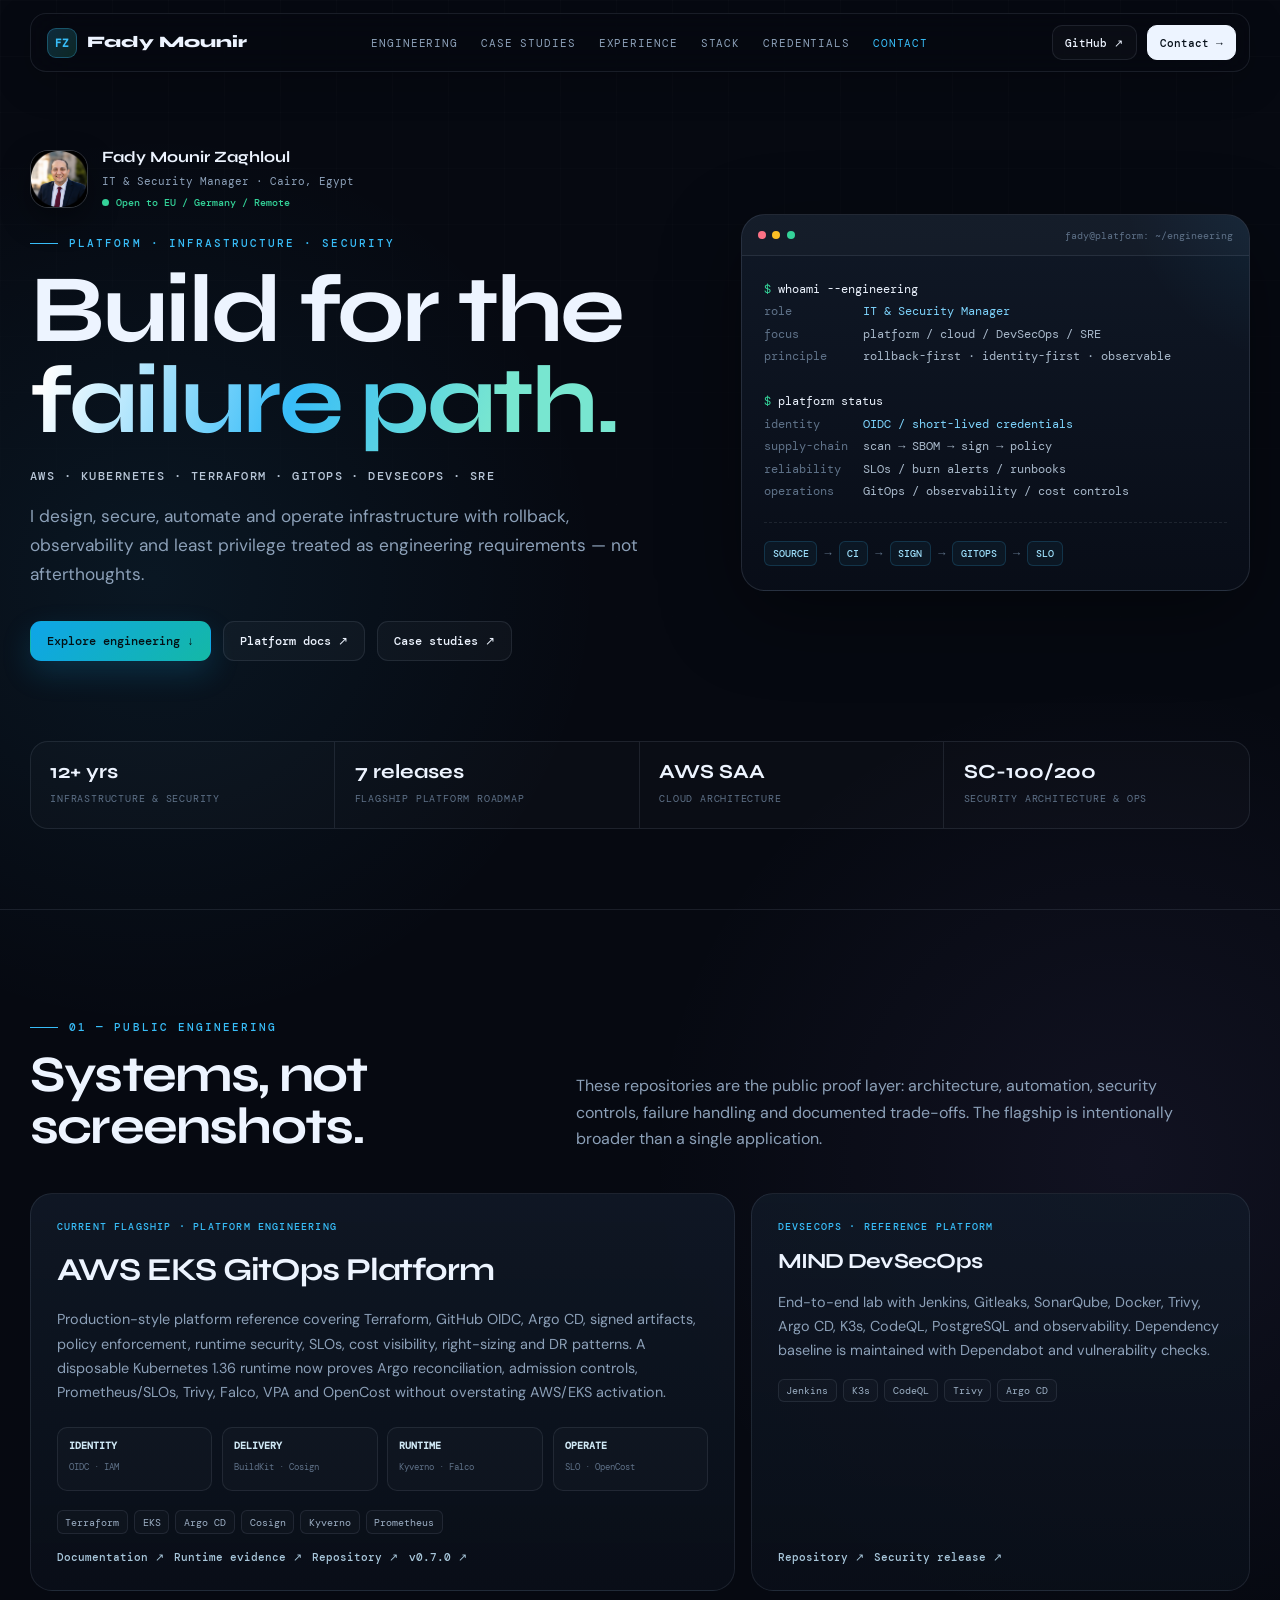
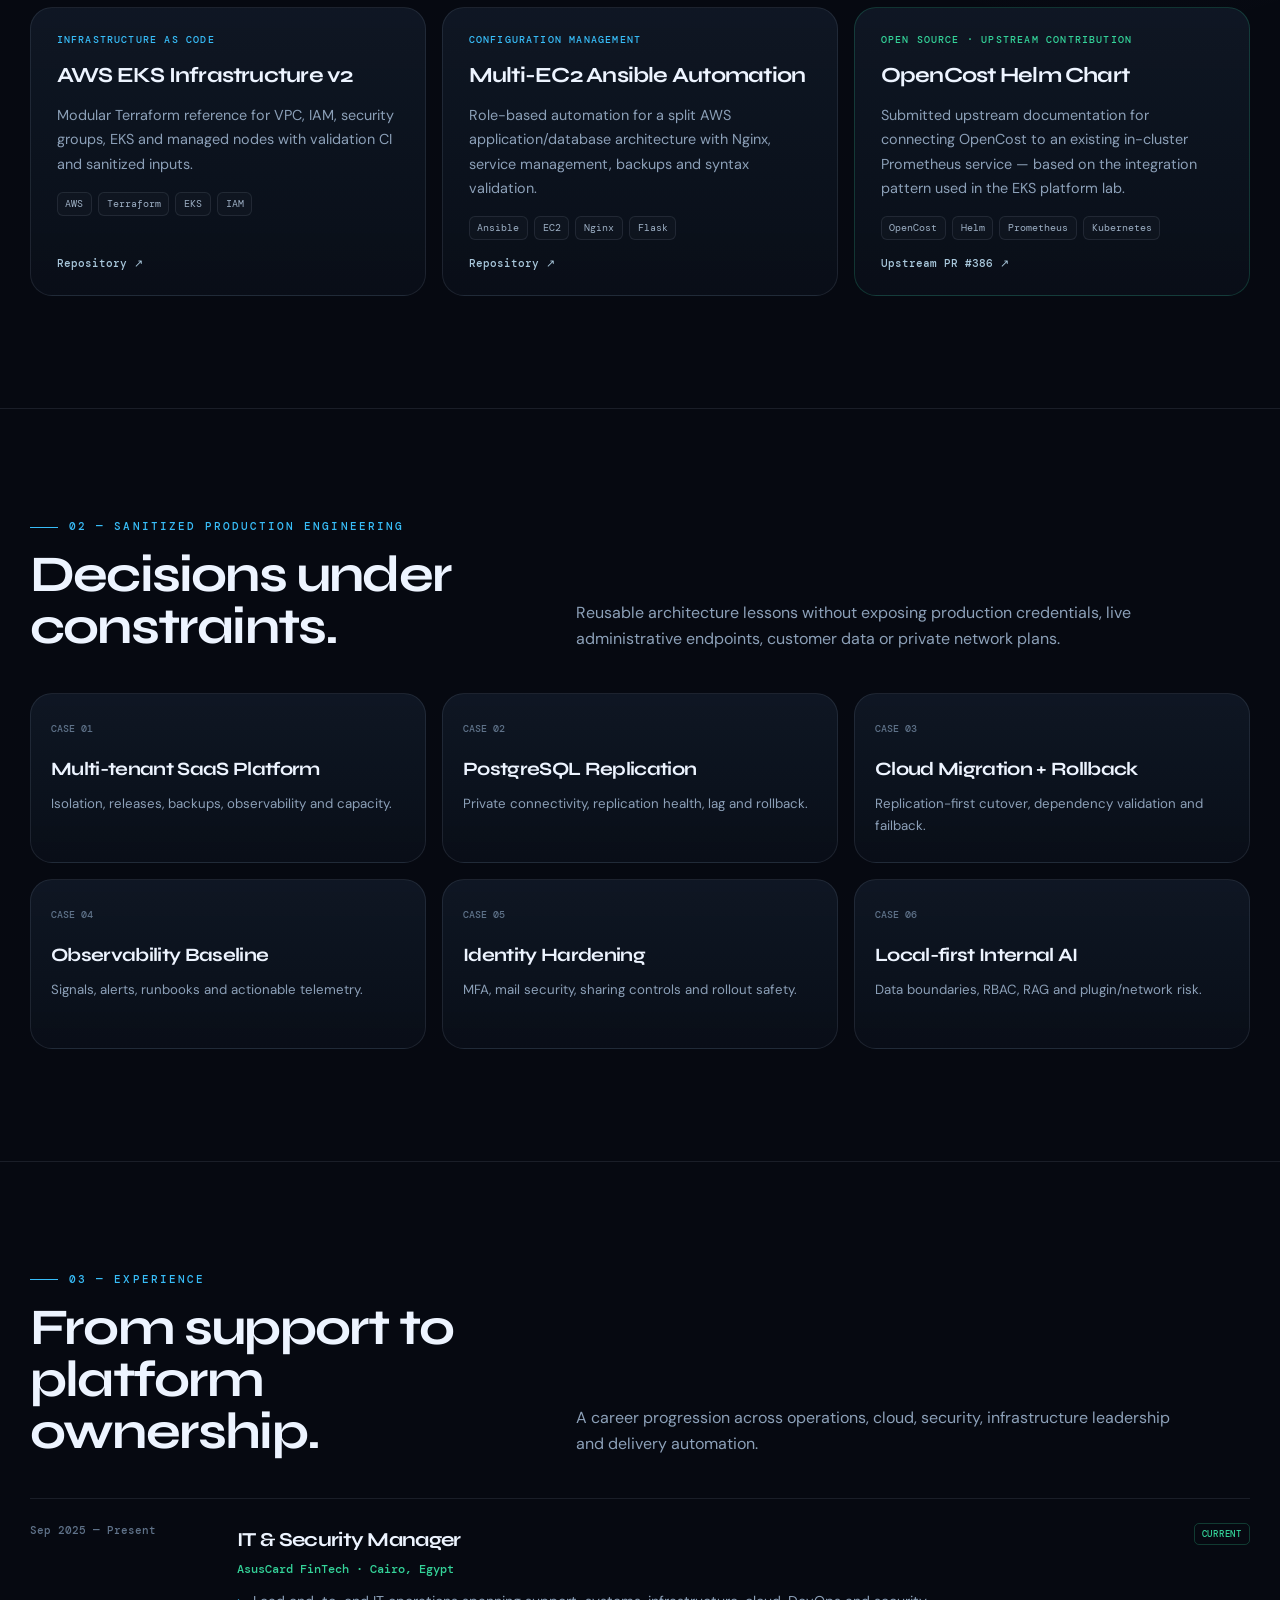
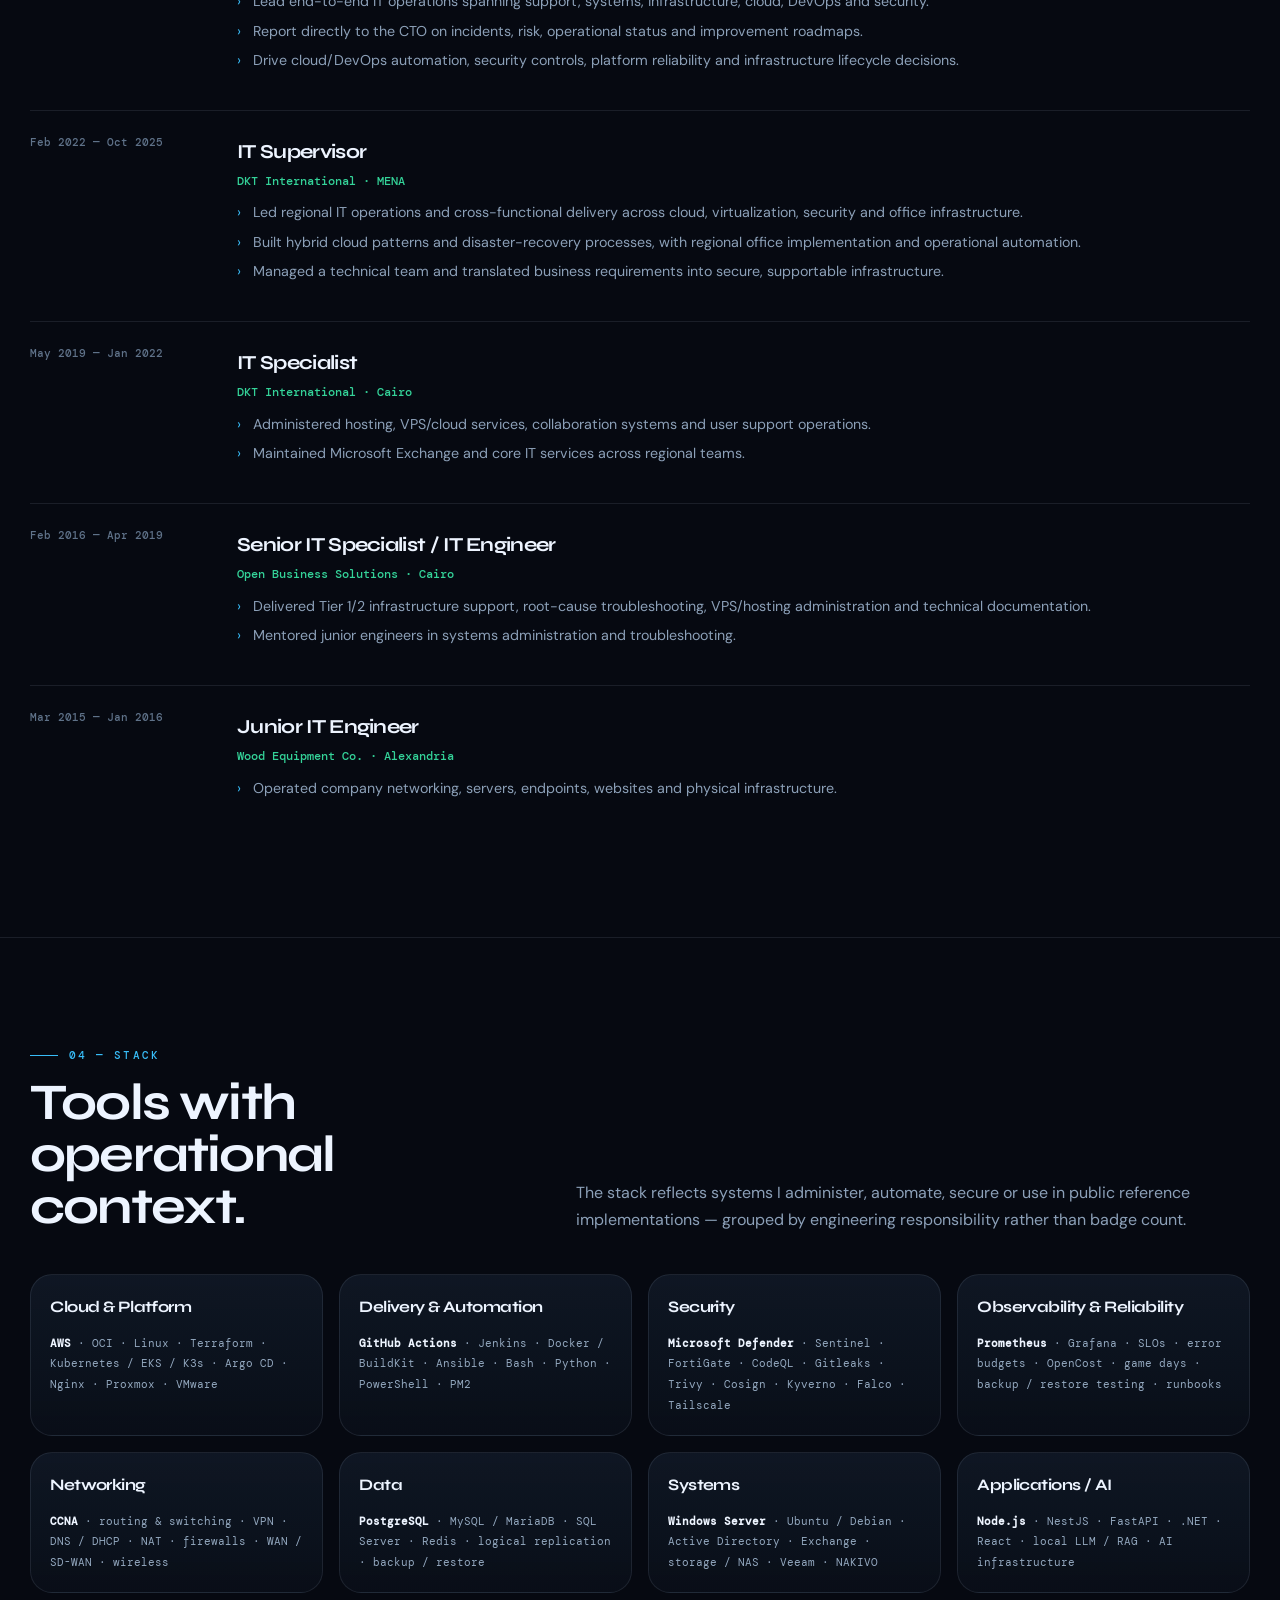
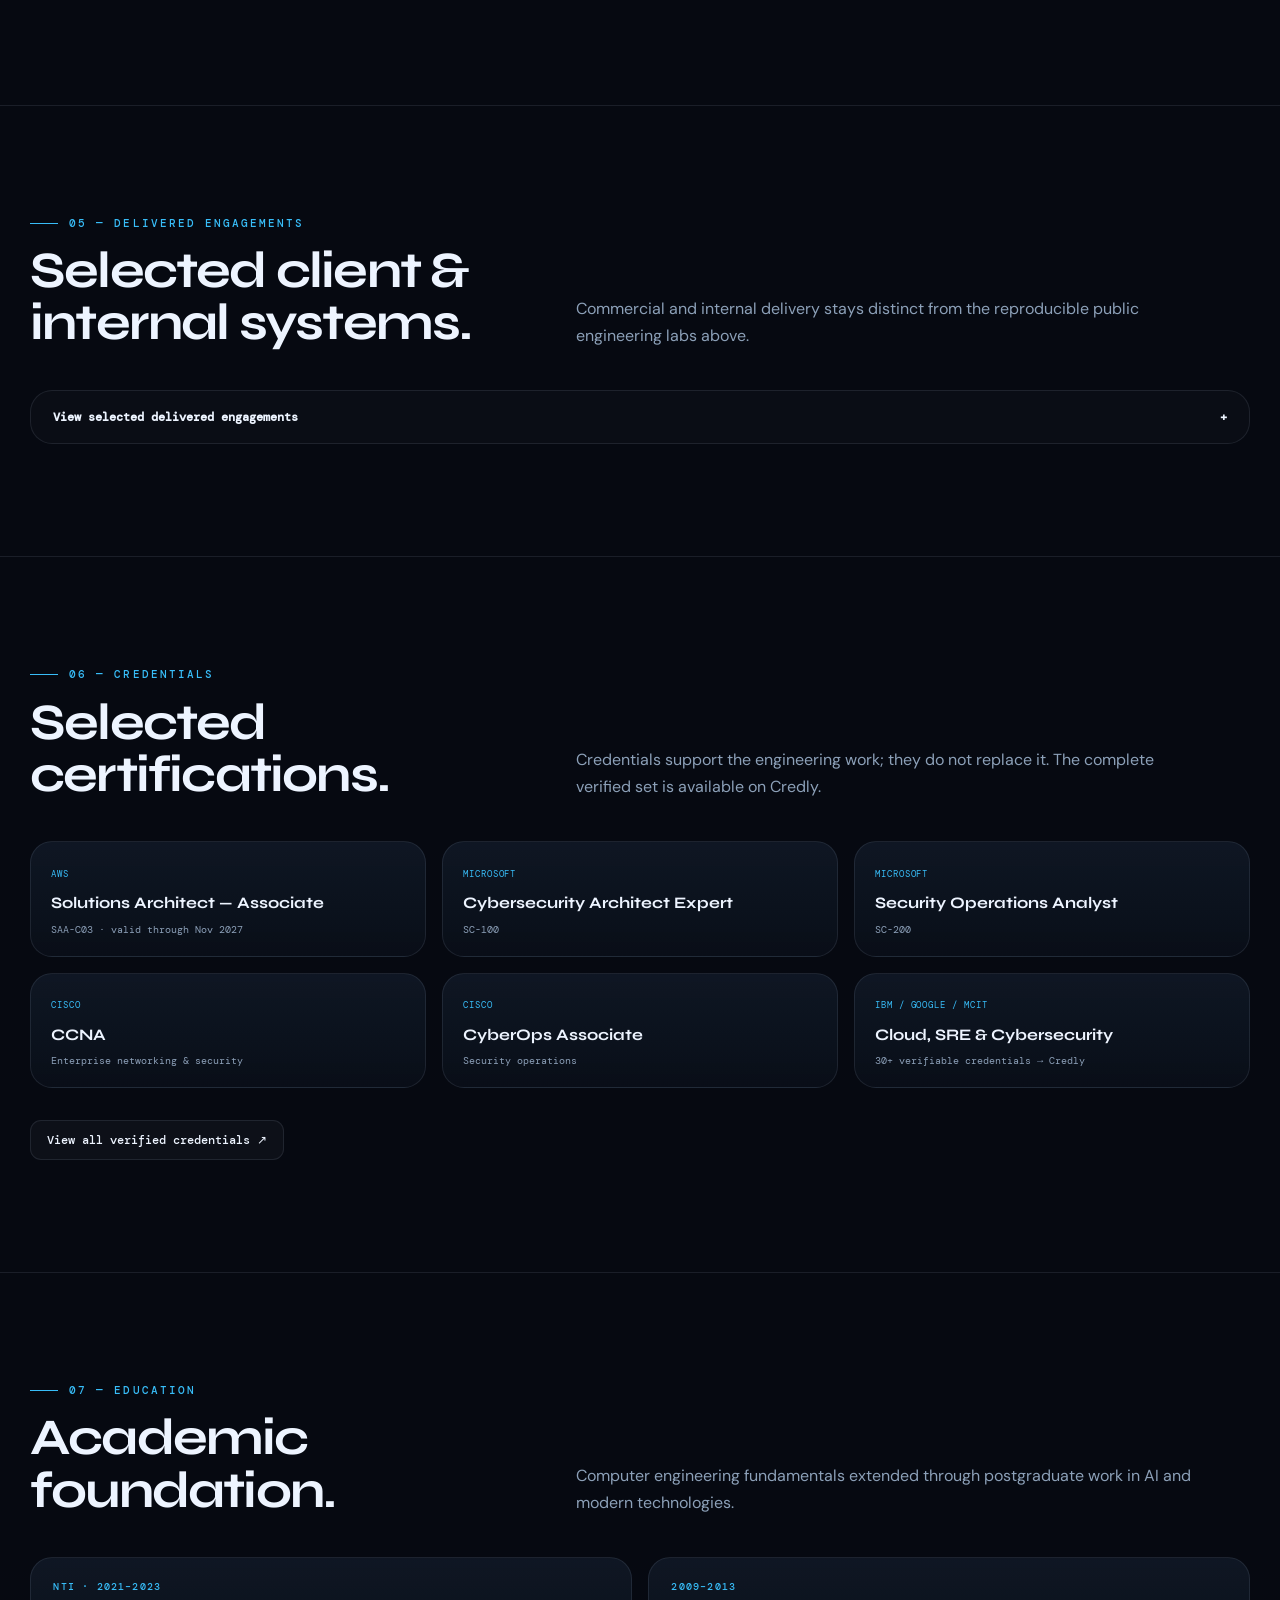
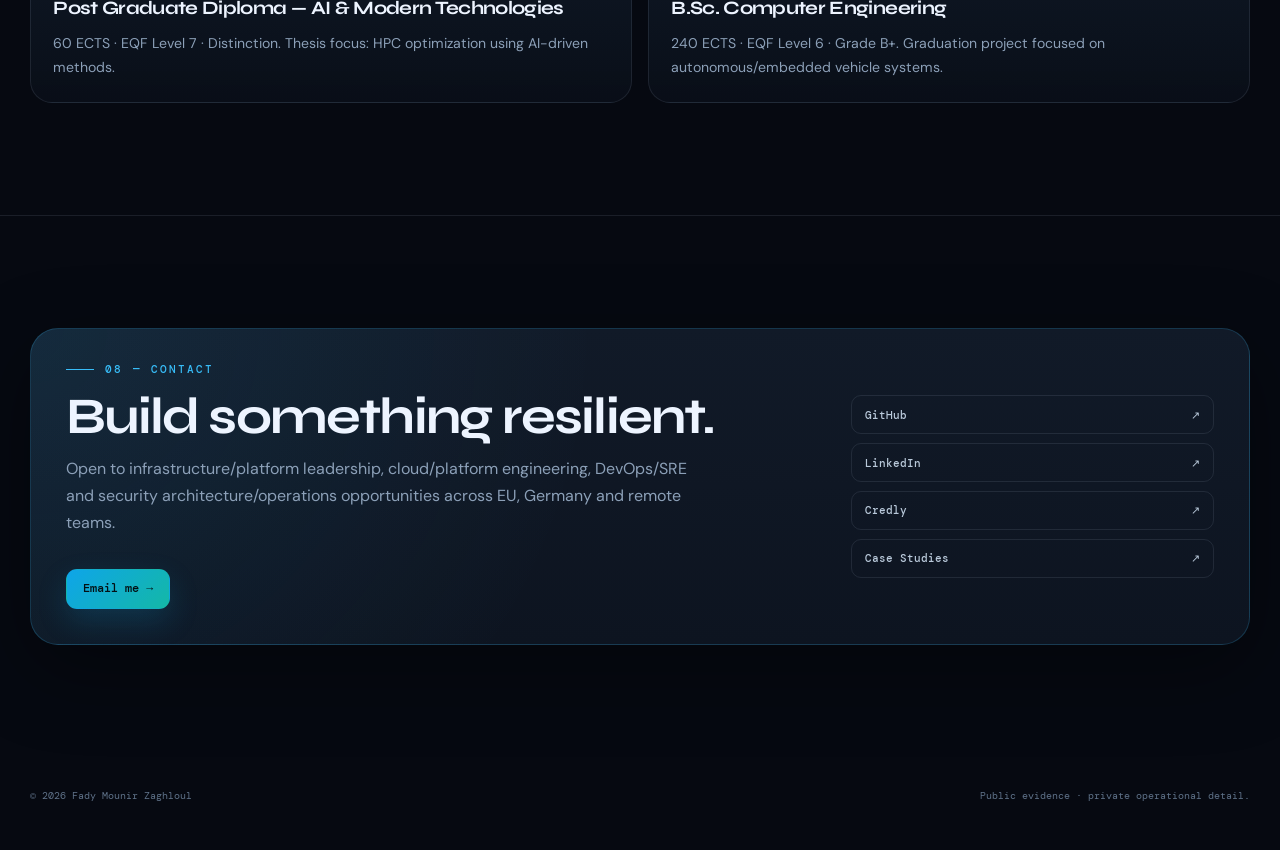
==== commit 6ec8eece: "content: surface local runtime evidence" ====
--- a/index.html
+++ b/index.html
@@ -48,7 +48,7 @@
         <div class="pipeline"><span class="node">SOURCE</span><span class="arrow">→</span><span class="node">CI</span><span class="arrow">→</span><span class="node">SIGN</span><span class="arrow">→</span><span class="node">GITOPS</span><span class="arrow">→</span><span class="node">SLO</span></div>
       </div>
     </div>
-    <div class="hero-strip reveal"><div class="metric"><b>12+ yrs</b><span>Infrastructure &amp; security</span></div><div class="metric"><b>5 releases</b><span>Flagship platform roadmap</span></div><div class="metric"><b>AWS SAA</b><span>Cloud architecture</span></div><div class="metric"><b>SC-100/200</b><span>Security architecture &amp; ops</span></div></div>
+    <div class="hero-strip reveal"><div class="metric"><b>12+ yrs</b><span>Infrastructure &amp; security</span></div><div class="metric"><b>7 releases</b><span>Flagship platform roadmap</span></div><div class="metric"><b>AWS SAA</b><span>Cloud architecture</span></div><div class="metric"><b>SC-100/200</b><span>Security architecture &amp; ops</span></div></div>
   </div>
 </section>
 
@@ -56,7 +56,7 @@
 <section class="section" id="engineering"><div class="container">
   <div class="section-head reveal"><div><div class="eyebrow">01 — Public engineering</div><h2>Systems, not screenshots.</h2></div><p>These repositories are the public proof layer: architecture, automation, security controls, failure handling and documented trade-offs. The flagship is intentionally broader than a single application.</p></div>
   <div class="project-grid">
-    <article class="card project flagship reveal"><div class="kicker">Current flagship · Platform engineering</div><h3>AWS EKS GitOps Platform</h3><p>Production-style platform reference covering Terraform, GitHub OIDC, Argo CD, signed artifacts, policy enforcement, runtime security, SLOs, cost visibility, right-sizing and DR patterns.</p><div class="arch"><div><b>IDENTITY</b><small>OIDC · IAM</small></div><div><b>DELIVERY</b><small>BuildKit · Cosign</small></div><div><b>RUNTIME</b><small>Kyverno · Falco</small></div><div><b>OPERATE</b><small>SLO · OpenCost</small></div></div><div class="tags"><span class="tag">Terraform</span><span class="tag">EKS</span><span class="tag">Argo CD</span><span class="tag">Cosign</span><span class="tag">Kyverno</span><span class="tag">Prometheus</span></div><div class="link-row"><a class="text-link" href="https://fadyy2k.github.io/platform-engineering-eks-gitops/" target="_blank" rel="noopener noreferrer">Documentation ↗</a><a class="text-link" href="https://github.com/fadyy2k/platform-engineering-eks-gitops" target="_blank" rel="noopener noreferrer">Repository ↗</a><a class="text-link" href="https://github.com/fadyy2k/platform-engineering-eks-gitops/releases" target="_blank" rel="noopener noreferrer">Releases ↗</a></div></article>
+    <article class="card project flagship reveal"><div class="kicker">Current flagship · Platform engineering</div><h3>AWS EKS GitOps Platform</h3><p>Production-style platform reference covering Terraform, GitHub OIDC, Argo CD, signed artifacts, policy enforcement, runtime security, SLOs, cost visibility, right-sizing and DR patterns. A disposable Kubernetes 1.36 runtime now proves Argo reconciliation, admission controls, Prometheus/SLOs, Trivy, Falco, VPA and OpenCost without overstating AWS/EKS activation.</p><div class="arch"><div><b>IDENTITY</b><small>OIDC · IAM</small></div><div><b>DELIVERY</b><small>BuildKit · Cosign</small></div><div><b>RUNTIME</b><small>Kyverno · Falco</small></div><div><b>OPERATE</b><small>SLO · OpenCost</small></div></div><div class="tags"><span class="tag">Terraform</span><span class="tag">EKS</span><span class="tag">Argo CD</span><span class="tag">Cosign</span><span class="tag">Kyverno</span><span class="tag">Prometheus</span></div><div class="link-row"><a class="text-link" href="https://fadyy2k.github.io/platform-engineering-eks-gitops/" target="_blank" rel="noopener noreferrer">Documentation ↗</a><a class="text-link" href="https://fadyy2k.github.io/platform-engineering-eks-gitops/LOCAL_RUNTIME/" target="_blank" rel="noopener noreferrer">Runtime evidence ↗</a><a class="text-link" href="https://github.com/fadyy2k/platform-engineering-eks-gitops" target="_blank" rel="noopener noreferrer">Repository ↗</a><a class="text-link" href="https://github.com/fadyy2k/platform-engineering-eks-gitops/releases/tag/v0.7.0" target="_blank" rel="noopener noreferrer">v0.7.0 ↗</a></div></article>
     <article class="card project mind reveal"><div class="kicker">DevSecOps · Reference platform</div><h3>MIND DevSecOps</h3><p>End-to-end lab with Jenkins, Gitleaks, SonarQube, Docker, Trivy, Argo CD, K3s, CodeQL, PostgreSQL and observability. Dependency baseline is maintained with Dependabot and vulnerability checks.</p><div class="tags"><span class="tag">Jenkins</span><span class="tag">K3s</span><span class="tag">CodeQL</span><span class="tag">Trivy</span><span class="tag">Argo CD</span></div><div class="link-row"><a class="text-link" href="https://github.com/fadyy2k/depi-mind-app-v2" target="_blank" rel="noopener noreferrer">Repository ↗</a><a class="text-link" href="https://github.com/fadyy2k/depi-mind-app-v2/releases/tag/v1.1.0" target="_blank" rel="noopener noreferrer">Security release ↗</a></div></article>
     <article class="card project infra reveal"><div class="kicker">Infrastructure as Code</div><h3>AWS EKS Infrastructure v2</h3><p>Modular Terraform reference for VPC, IAM, security groups, EKS and managed nodes with validation CI and sanitized inputs.</p><div class="tags"><span class="tag">AWS</span><span class="tag">Terraform</span><span class="tag">EKS</span><span class="tag">IAM</span></div><div class="link-row"><a class="text-link" href="https://github.com/fadyy2k/depi-helloapp-infra-v2" target="_blank" rel="noopener noreferrer">Repository ↗</a></div></article>
     <article class="card project ansible reveal"><div class="kicker">Configuration management</div><h3>Multi-EC2 Ansible Automation</h3><p>Role-based automation for a split AWS application/database architecture with Nginx, service management, backups and syntax validation.</p><div class="tags"><span class="tag">Ansible</span><span class="tag">EC2</span><span class="tag">Nginx</span><span class="tag">Flask</span></div><div class="link-row"><a class="text-link" href="https://github.com/fadyy2k/notesapp-multi-ec2-ansible" target="_blank" rel="noopener noreferrer">Repository ↗</a></div></article>
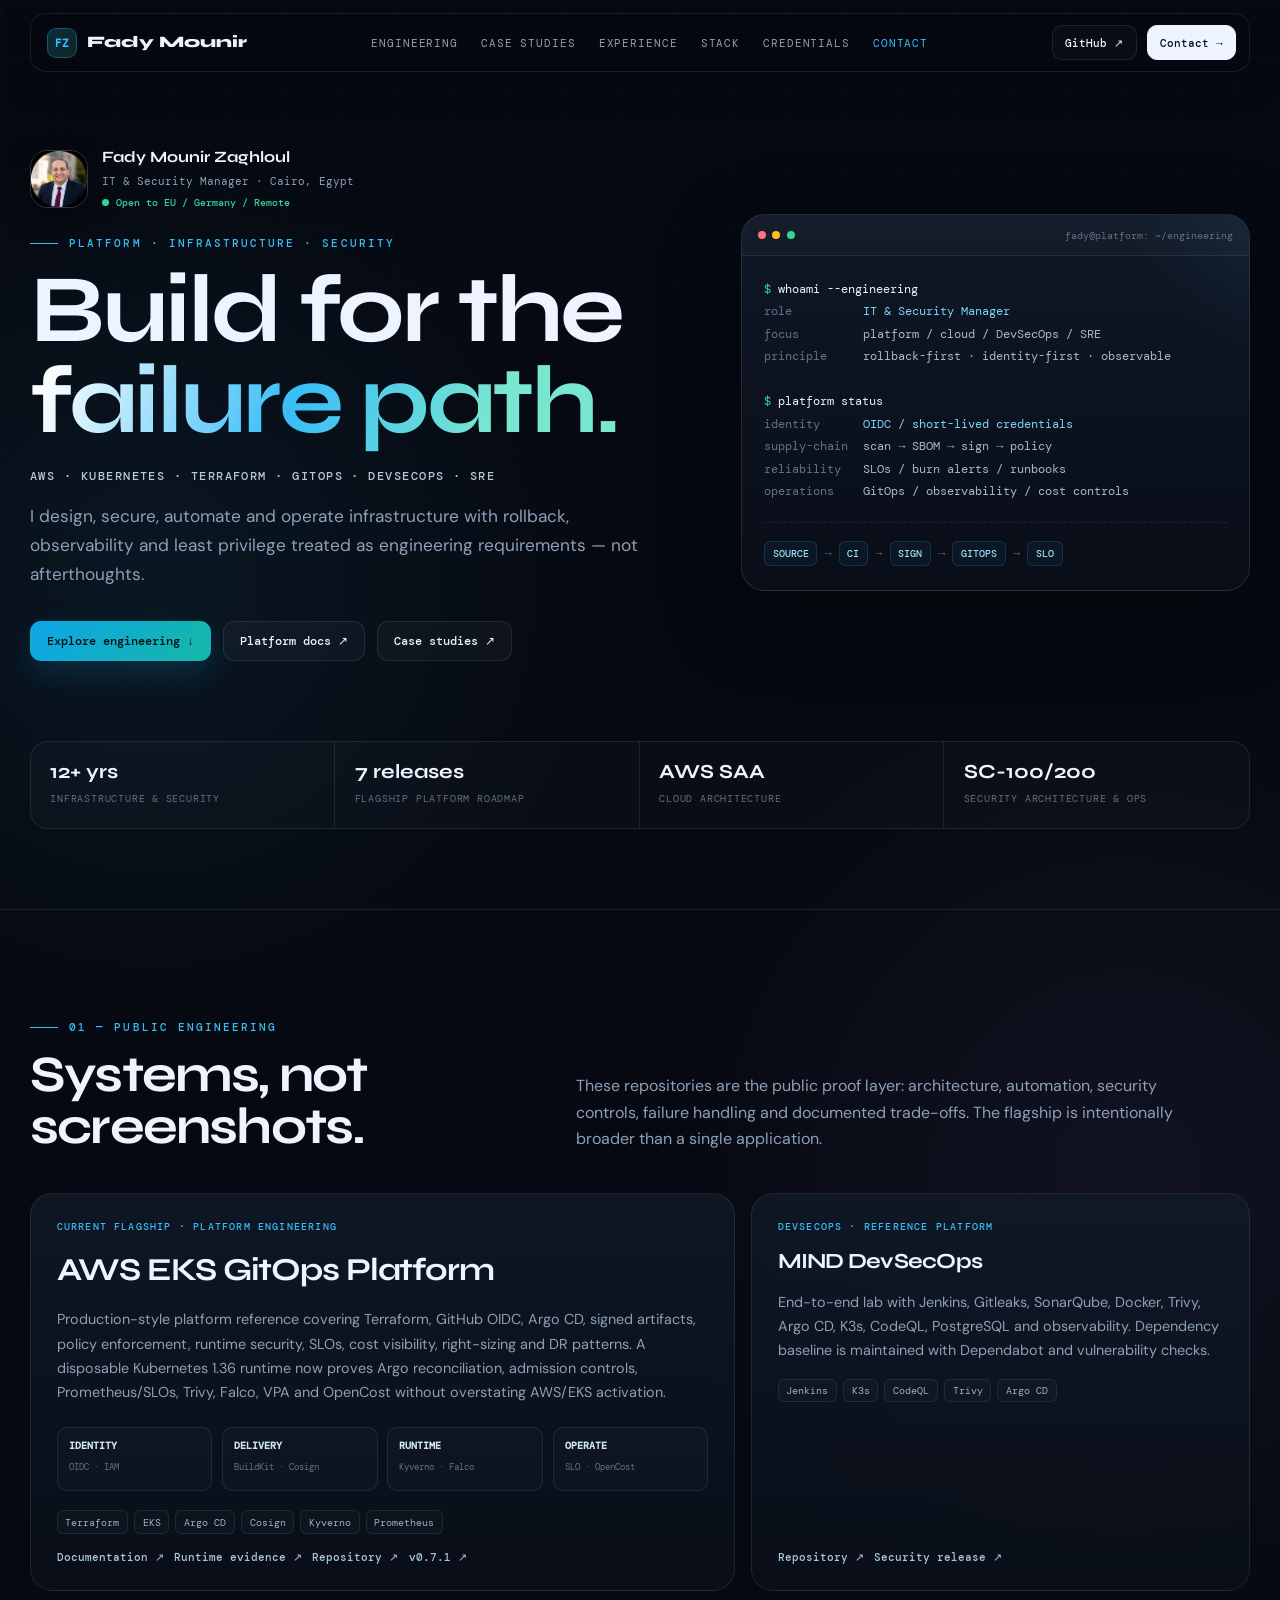
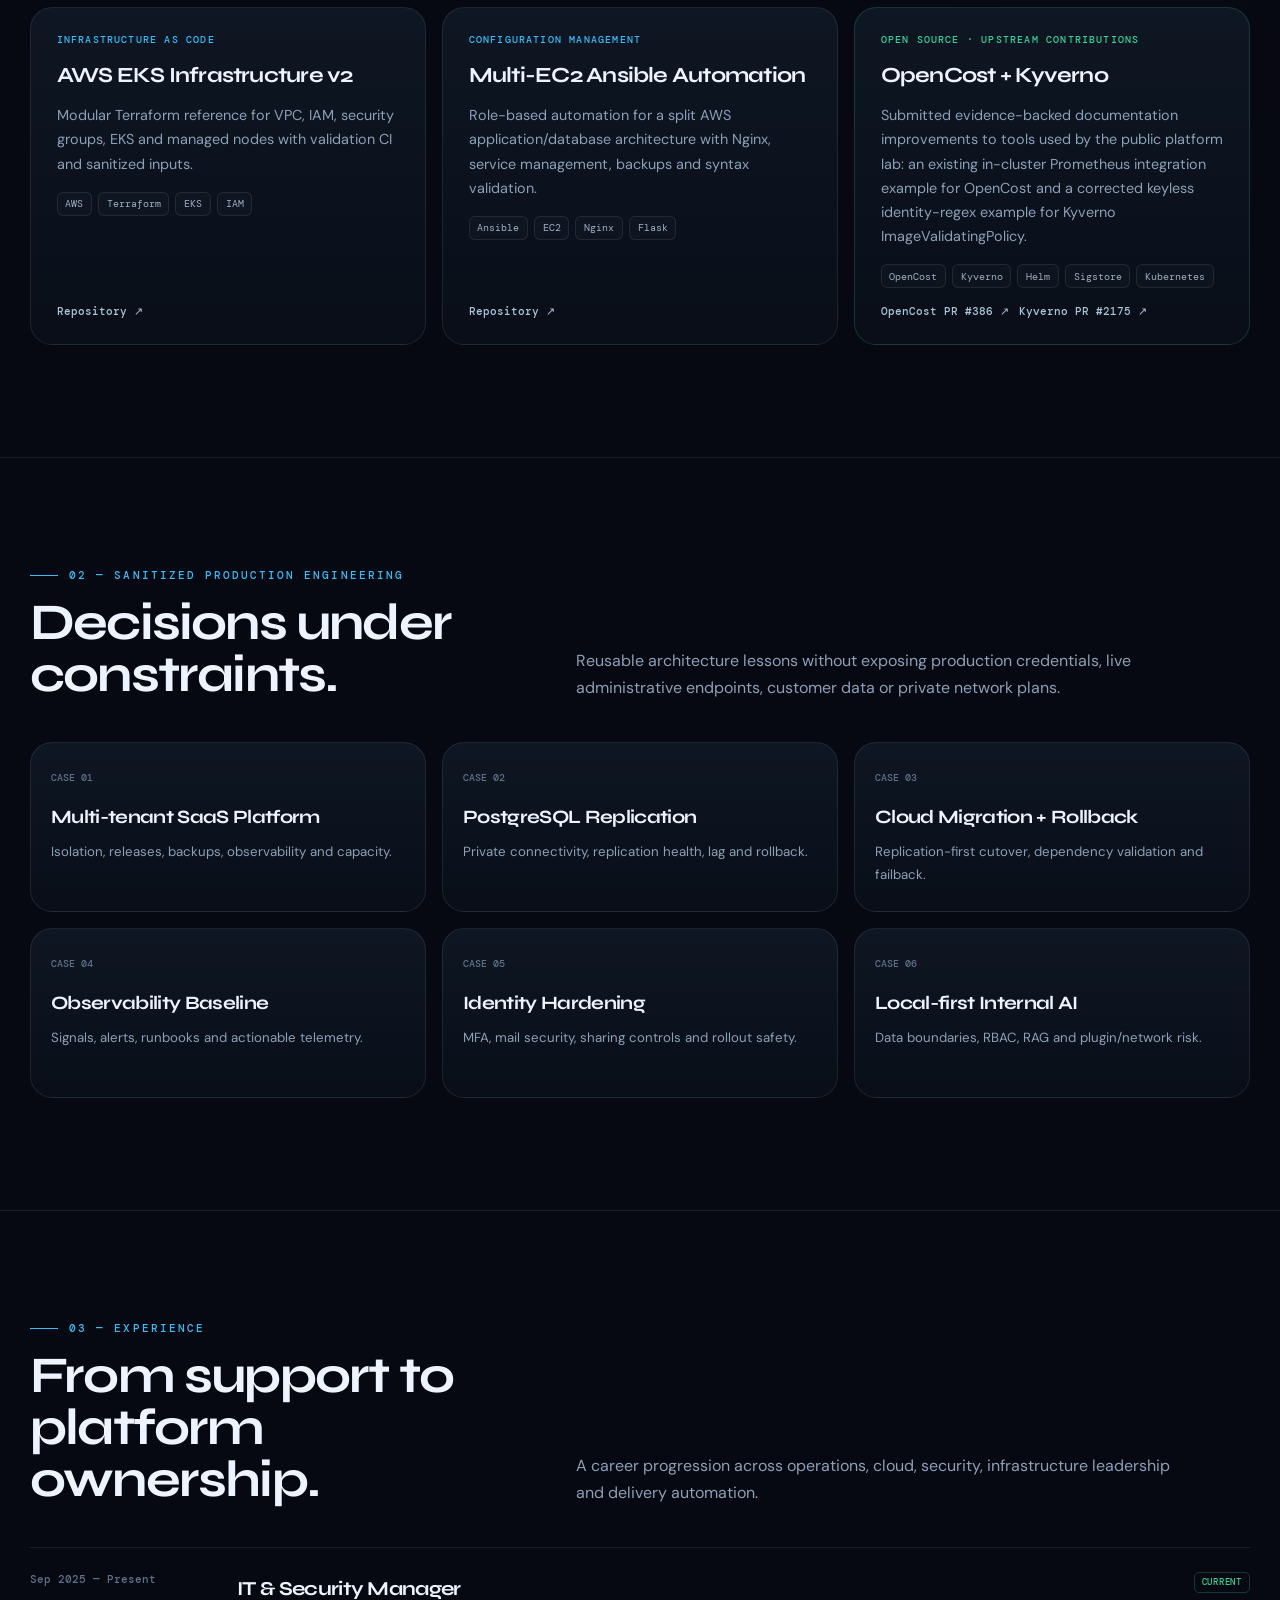
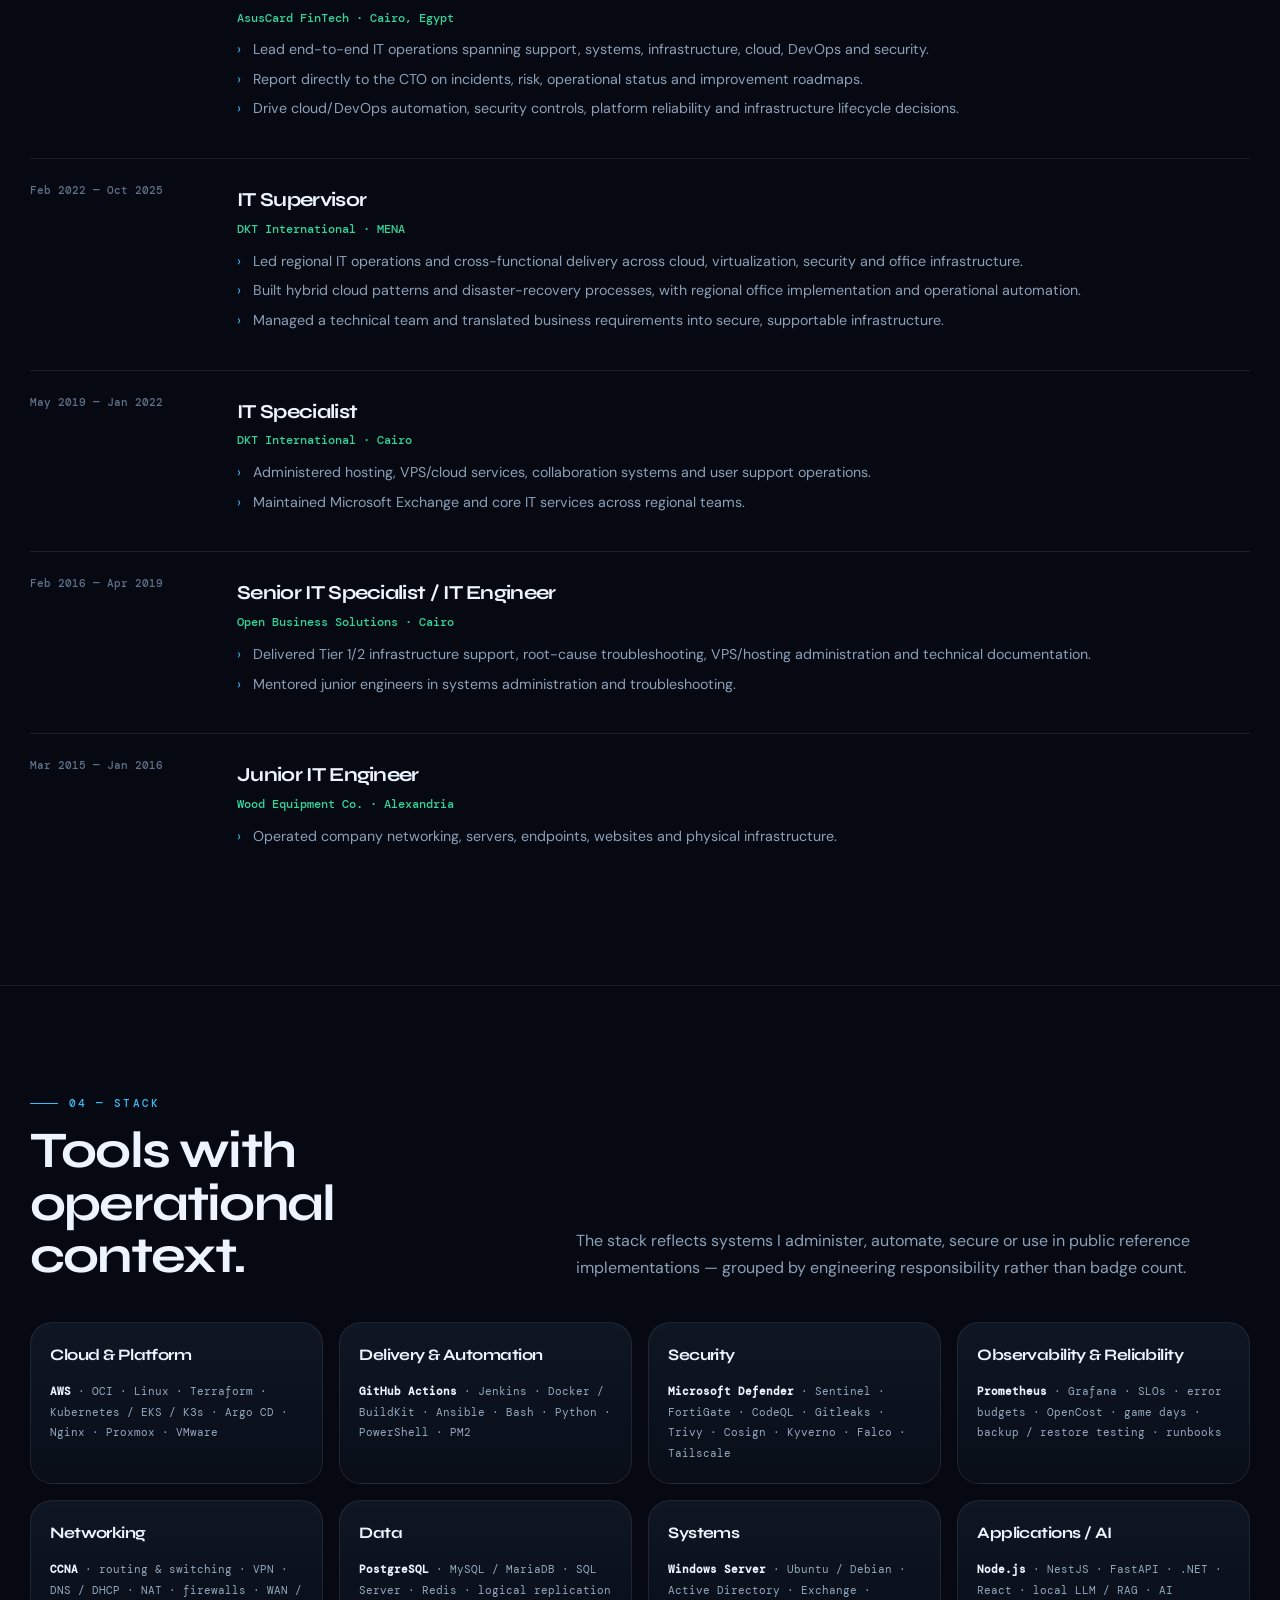
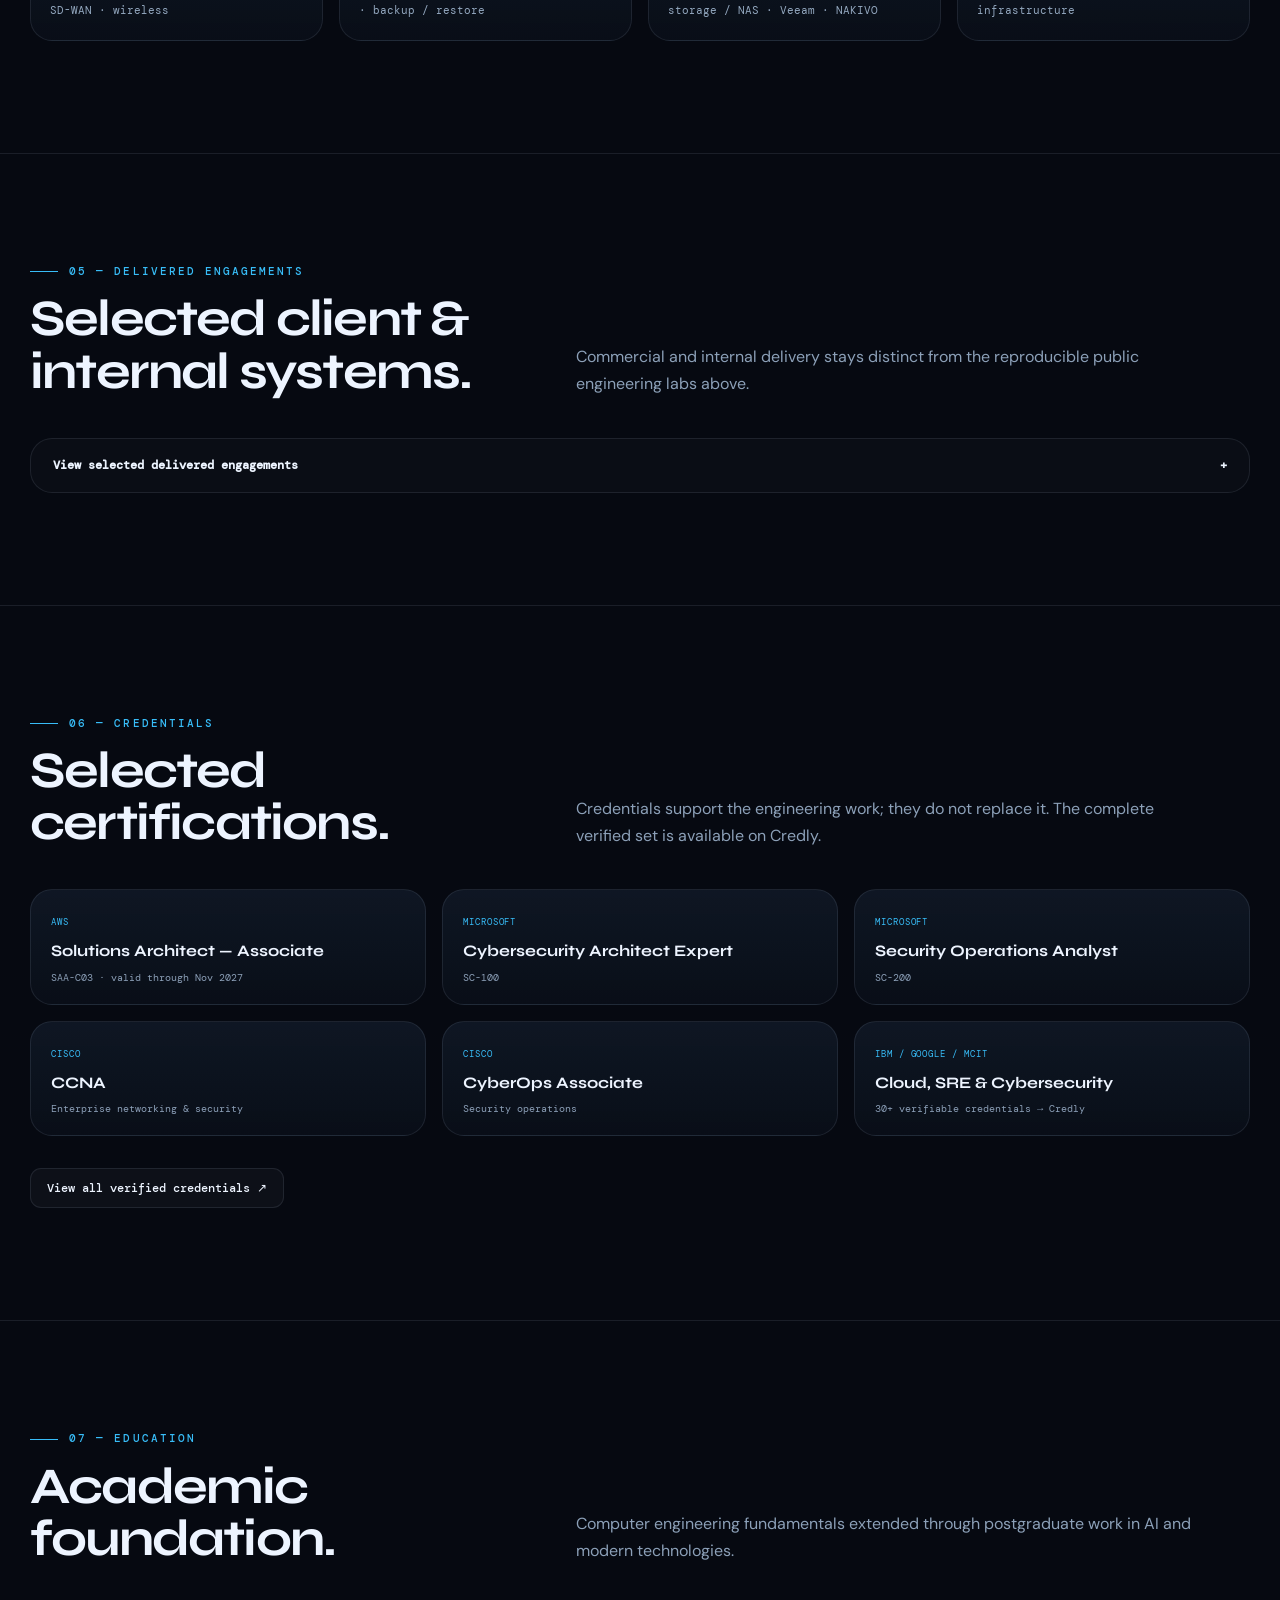
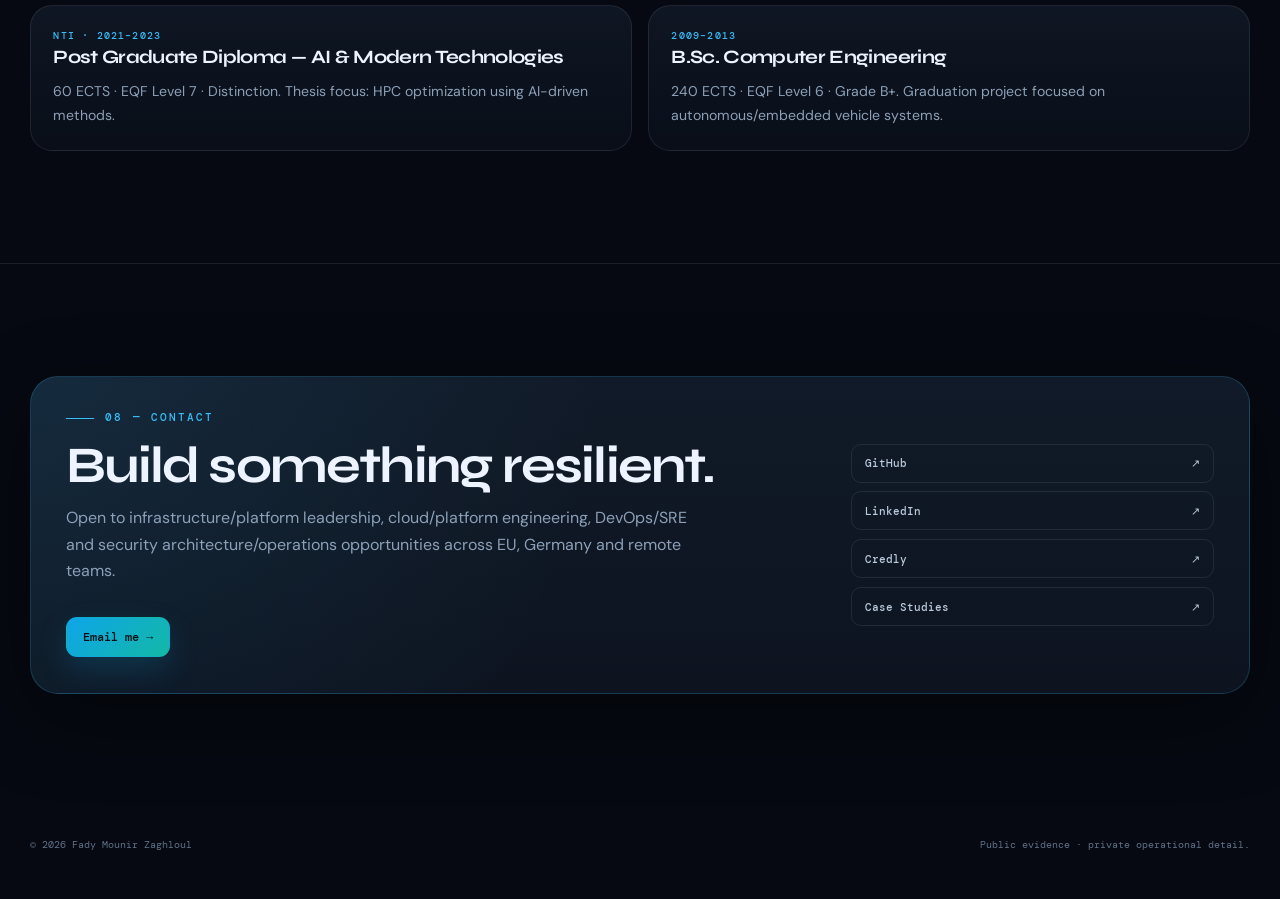
==== commit 2c78fb28: "content: surface v0.7.1 and upstream contributions" ====
--- a/index.html
+++ b/index.html
@@ -56,11 +56,11 @@
 <section class="section" id="engineering"><div class="container">
   <div class="section-head reveal"><div><div class="eyebrow">01 — Public engineering</div><h2>Systems, not screenshots.</h2></div><p>These repositories are the public proof layer: architecture, automation, security controls, failure handling and documented trade-offs. The flagship is intentionally broader than a single application.</p></div>
   <div class="project-grid">
-    <article class="card project flagship reveal"><div class="kicker">Current flagship · Platform engineering</div><h3>AWS EKS GitOps Platform</h3><p>Production-style platform reference covering Terraform, GitHub OIDC, Argo CD, signed artifacts, policy enforcement, runtime security, SLOs, cost visibility, right-sizing and DR patterns. A disposable Kubernetes 1.36 runtime now proves Argo reconciliation, admission controls, Prometheus/SLOs, Trivy, Falco, VPA and OpenCost without overstating AWS/EKS activation.</p><div class="arch"><div><b>IDENTITY</b><small>OIDC · IAM</small></div><div><b>DELIVERY</b><small>BuildKit · Cosign</small></div><div><b>RUNTIME</b><small>Kyverno · Falco</small></div><div><b>OPERATE</b><small>SLO · OpenCost</small></div></div><div class="tags"><span class="tag">Terraform</span><span class="tag">EKS</span><span class="tag">Argo CD</span><span class="tag">Cosign</span><span class="tag">Kyverno</span><span class="tag">Prometheus</span></div><div class="link-row"><a class="text-link" href="https://fadyy2k.github.io/platform-engineering-eks-gitops/" target="_blank" rel="noopener noreferrer">Documentation ↗</a><a class="text-link" href="https://fadyy2k.github.io/platform-engineering-eks-gitops/LOCAL_RUNTIME/" target="_blank" rel="noopener noreferrer">Runtime evidence ↗</a><a class="text-link" href="https://github.com/fadyy2k/platform-engineering-eks-gitops" target="_blank" rel="noopener noreferrer">Repository ↗</a><a class="text-link" href="https://github.com/fadyy2k/platform-engineering-eks-gitops/releases/tag/v0.7.0" target="_blank" rel="noopener noreferrer">v0.7.0 ↗</a></div></article>
+    <article class="card project flagship reveal"><div class="kicker">Current flagship · Platform engineering</div><h3>AWS EKS GitOps Platform</h3><p>Production-style platform reference covering Terraform, GitHub OIDC, Argo CD, signed artifacts, policy enforcement, runtime security, SLOs, cost visibility, right-sizing and DR patterns. A disposable Kubernetes 1.36 runtime now proves Argo reconciliation, admission controls, Prometheus/SLOs, Trivy, Falco, VPA and OpenCost without overstating AWS/EKS activation.</p><div class="arch"><div><b>IDENTITY</b><small>OIDC · IAM</small></div><div><b>DELIVERY</b><small>BuildKit · Cosign</small></div><div><b>RUNTIME</b><small>Kyverno · Falco</small></div><div><b>OPERATE</b><small>SLO · OpenCost</small></div></div><div class="tags"><span class="tag">Terraform</span><span class="tag">EKS</span><span class="tag">Argo CD</span><span class="tag">Cosign</span><span class="tag">Kyverno</span><span class="tag">Prometheus</span></div><div class="link-row"><a class="text-link" href="https://fadyy2k.github.io/platform-engineering-eks-gitops/" target="_blank" rel="noopener noreferrer">Documentation ↗</a><a class="text-link" href="https://fadyy2k.github.io/platform-engineering-eks-gitops/LOCAL_RUNTIME/" target="_blank" rel="noopener noreferrer">Runtime evidence ↗</a><a class="text-link" href="https://github.com/fadyy2k/platform-engineering-eks-gitops" target="_blank" rel="noopener noreferrer">Repository ↗</a><a class="text-link" href="https://github.com/fadyy2k/platform-engineering-eks-gitops/releases/tag/v0.7.1" target="_blank" rel="noopener noreferrer">v0.7.1 ↗</a></div></article>
     <article class="card project mind reveal"><div class="kicker">DevSecOps · Reference platform</div><h3>MIND DevSecOps</h3><p>End-to-end lab with Jenkins, Gitleaks, SonarQube, Docker, Trivy, Argo CD, K3s, CodeQL, PostgreSQL and observability. Dependency baseline is maintained with Dependabot and vulnerability checks.</p><div class="tags"><span class="tag">Jenkins</span><span class="tag">K3s</span><span class="tag">CodeQL</span><span class="tag">Trivy</span><span class="tag">Argo CD</span></div><div class="link-row"><a class="text-link" href="https://github.com/fadyy2k/depi-mind-app-v2" target="_blank" rel="noopener noreferrer">Repository ↗</a><a class="text-link" href="https://github.com/fadyy2k/depi-mind-app-v2/releases/tag/v1.1.0" target="_blank" rel="noopener noreferrer">Security release ↗</a></div></article>
     <article class="card project infra reveal"><div class="kicker">Infrastructure as Code</div><h3>AWS EKS Infrastructure v2</h3><p>Modular Terraform reference for VPC, IAM, security groups, EKS and managed nodes with validation CI and sanitized inputs.</p><div class="tags"><span class="tag">AWS</span><span class="tag">Terraform</span><span class="tag">EKS</span><span class="tag">IAM</span></div><div class="link-row"><a class="text-link" href="https://github.com/fadyy2k/depi-helloapp-infra-v2" target="_blank" rel="noopener noreferrer">Repository ↗</a></div></article>
     <article class="card project ansible reveal"><div class="kicker">Configuration management</div><h3>Multi-EC2 Ansible Automation</h3><p>Role-based automation for a split AWS application/database architecture with Nginx, service management, backups and syntax validation.</p><div class="tags"><span class="tag">Ansible</span><span class="tag">EC2</span><span class="tag">Nginx</span><span class="tag">Flask</span></div><div class="link-row"><a class="text-link" href="https://github.com/fadyy2k/notesapp-multi-ec2-ansible" target="_blank" rel="noopener noreferrer">Repository ↗</a></div></article>
-    <article class="card project oss reveal"><div class="kicker">Open source · Upstream contribution</div><h3>OpenCost Helm Chart</h3><p>Submitted upstream documentation for connecting OpenCost to an existing in-cluster Prometheus service — based on the integration pattern used in the EKS platform lab.</p><div class="tags"><span class="tag">OpenCost</span><span class="tag">Helm</span><span class="tag">Prometheus</span><span class="tag">Kubernetes</span></div><div class="link-row"><a class="text-link" href="https://github.com/opencost/opencost-helm-chart/pull/386" target="_blank" rel="noopener noreferrer">Upstream PR #386 ↗</a></div></article>
+    <article class="card project oss reveal"><div class="kicker">Open source · Upstream contributions</div><h3>OpenCost + Kyverno</h3><p>Submitted evidence-backed documentation improvements to tools used by the public platform lab: an existing in-cluster Prometheus integration example for OpenCost and a corrected keyless identity-regex example for Kyverno ImageValidatingPolicy.</p><div class="tags"><span class="tag">OpenCost</span><span class="tag">Kyverno</span><span class="tag">Helm</span><span class="tag">Sigstore</span><span class="tag">Kubernetes</span></div><div class="link-row"><a class="text-link" href="https://github.com/opencost/opencost-helm-chart/pull/386" target="_blank" rel="noopener noreferrer">OpenCost PR #386 ↗</a><a class="text-link" href="https://github.com/kyverno/website/pull/2175" target="_blank" rel="noopener noreferrer">Kyverno PR #2175 ↗</a></div></article>
   </div>
 </div></section>
 
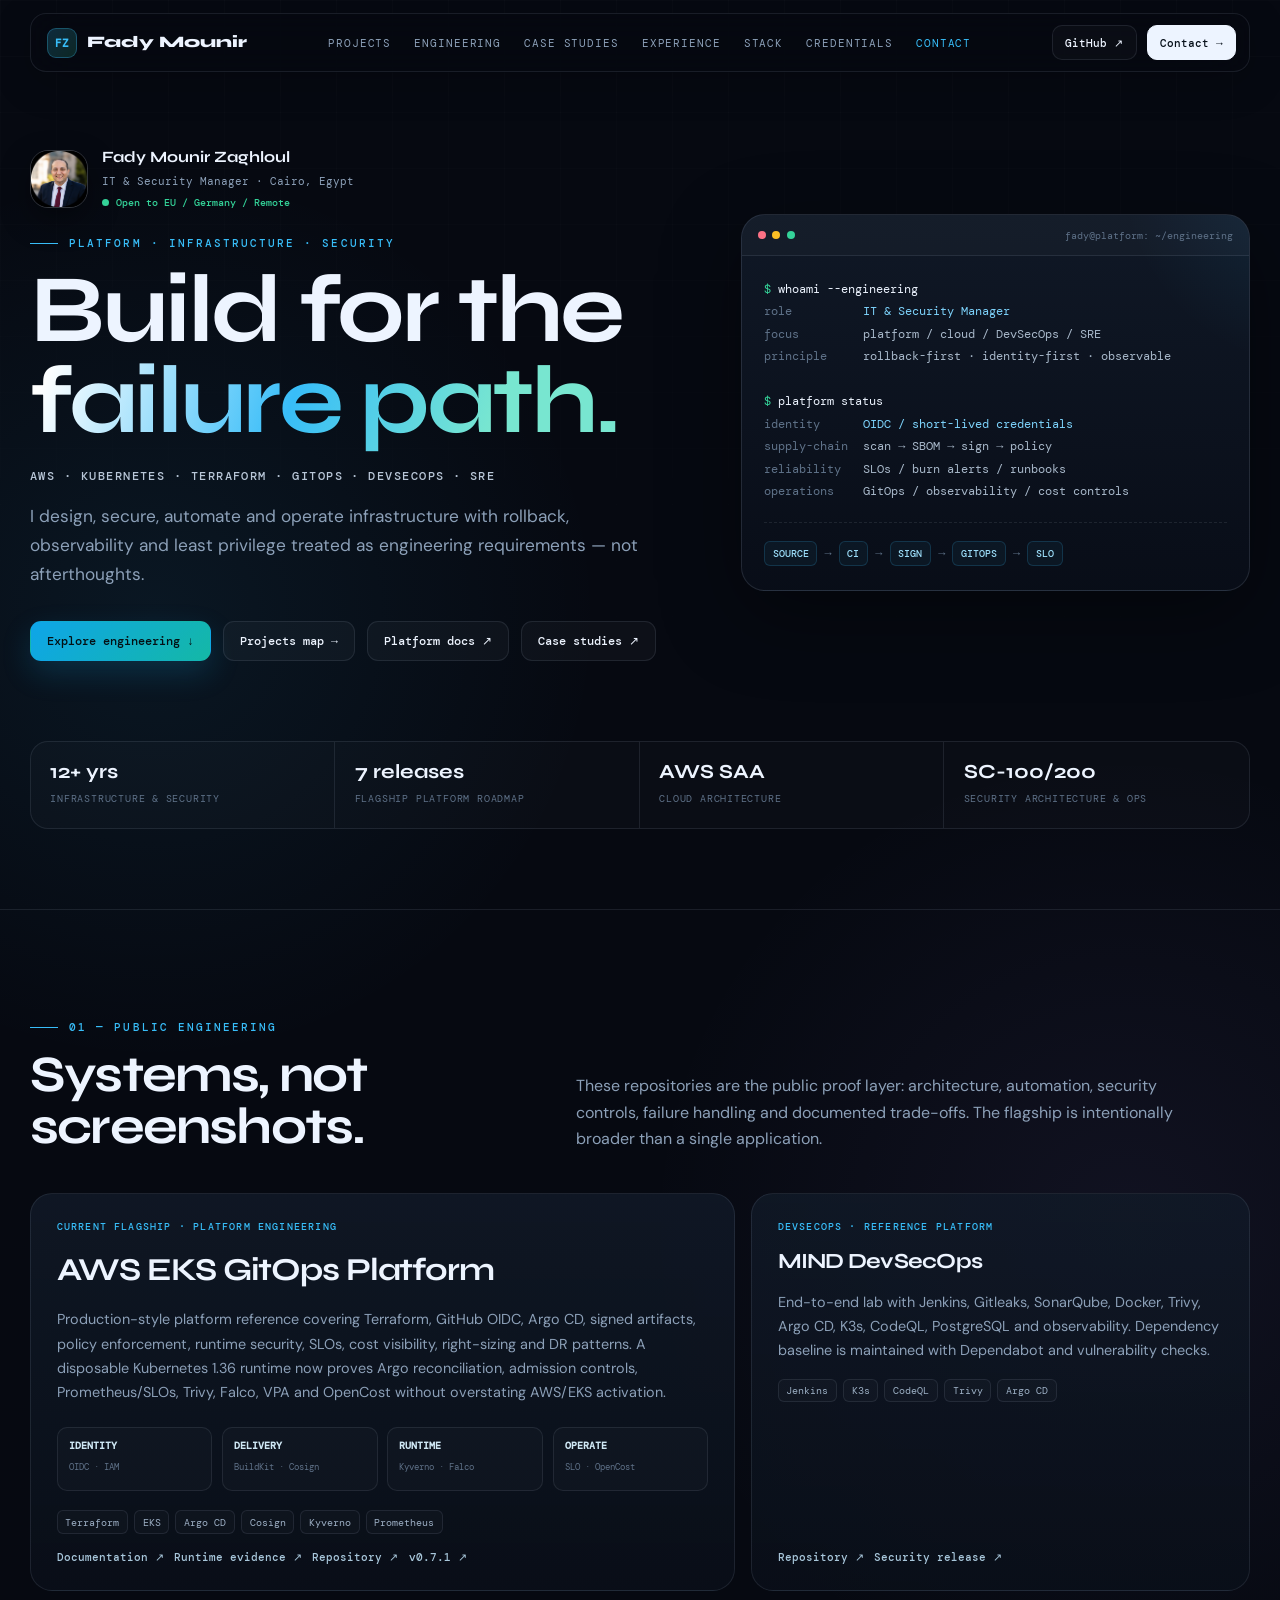
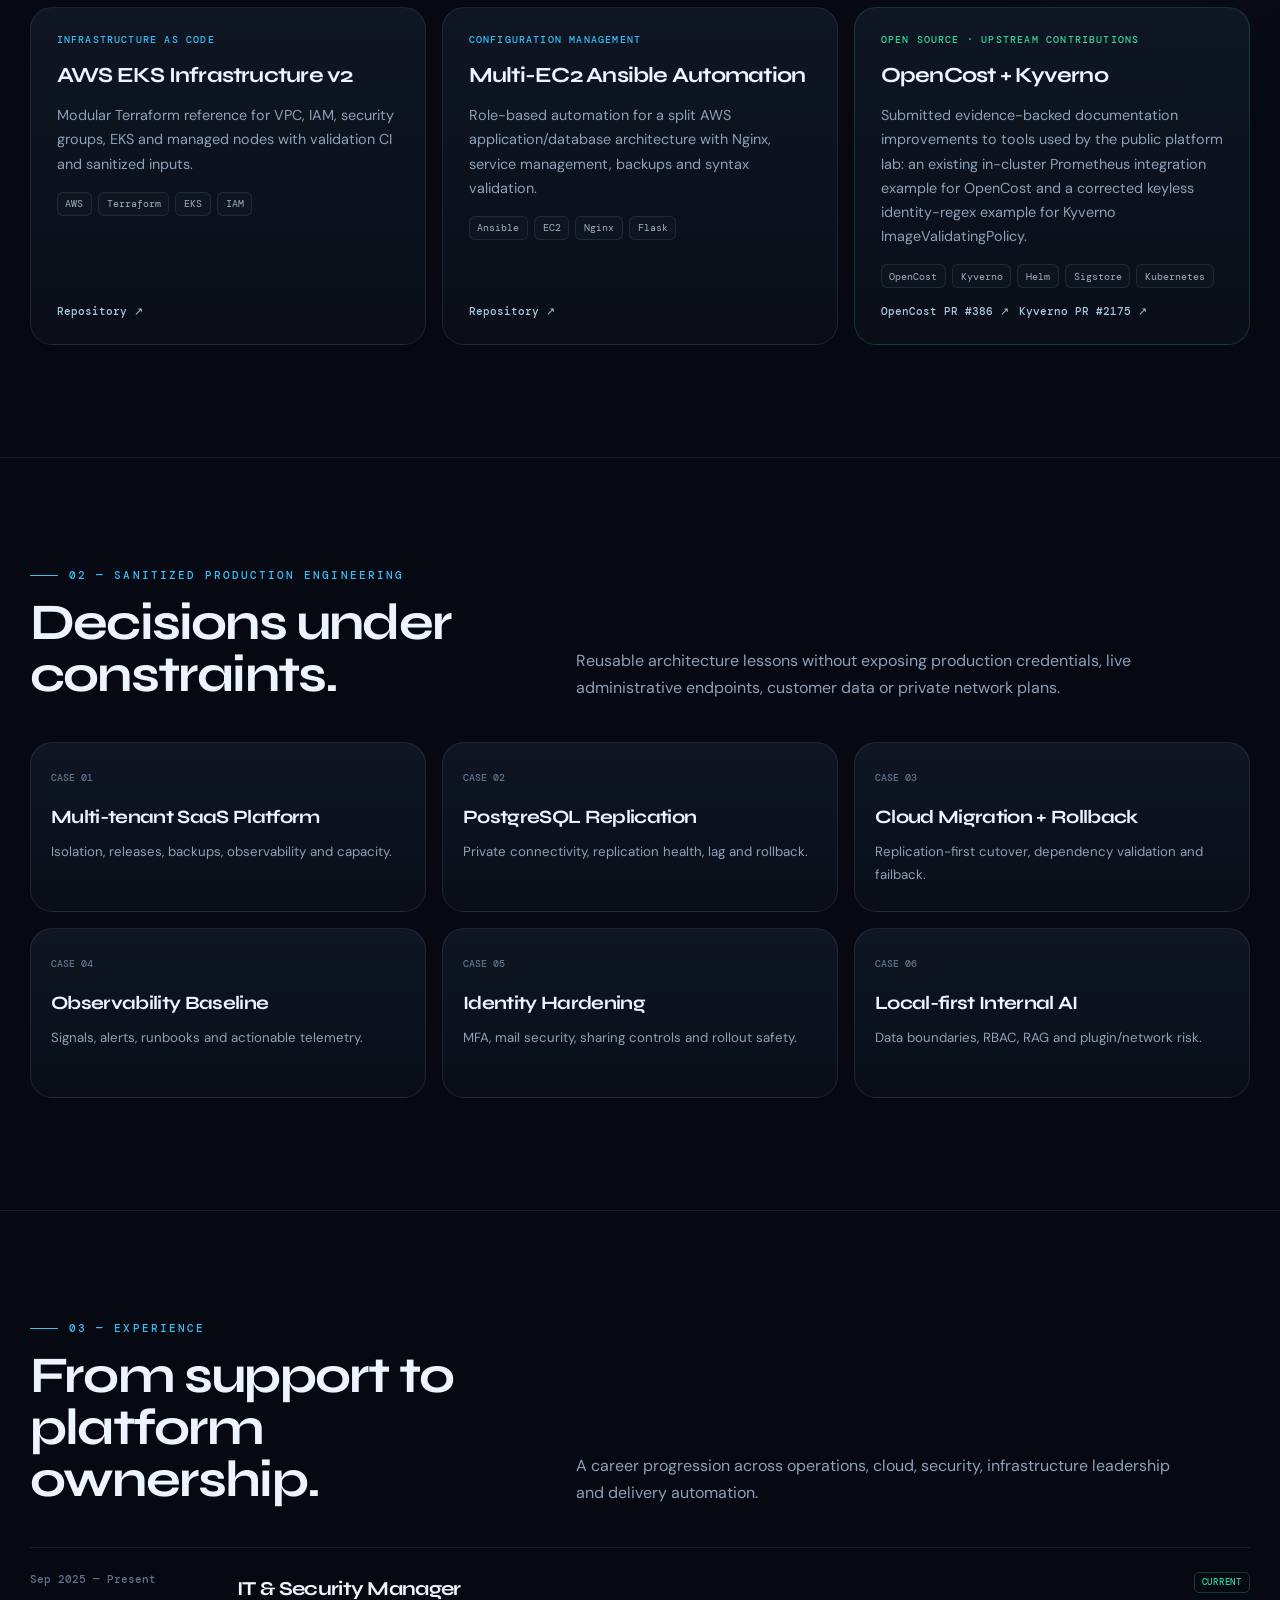
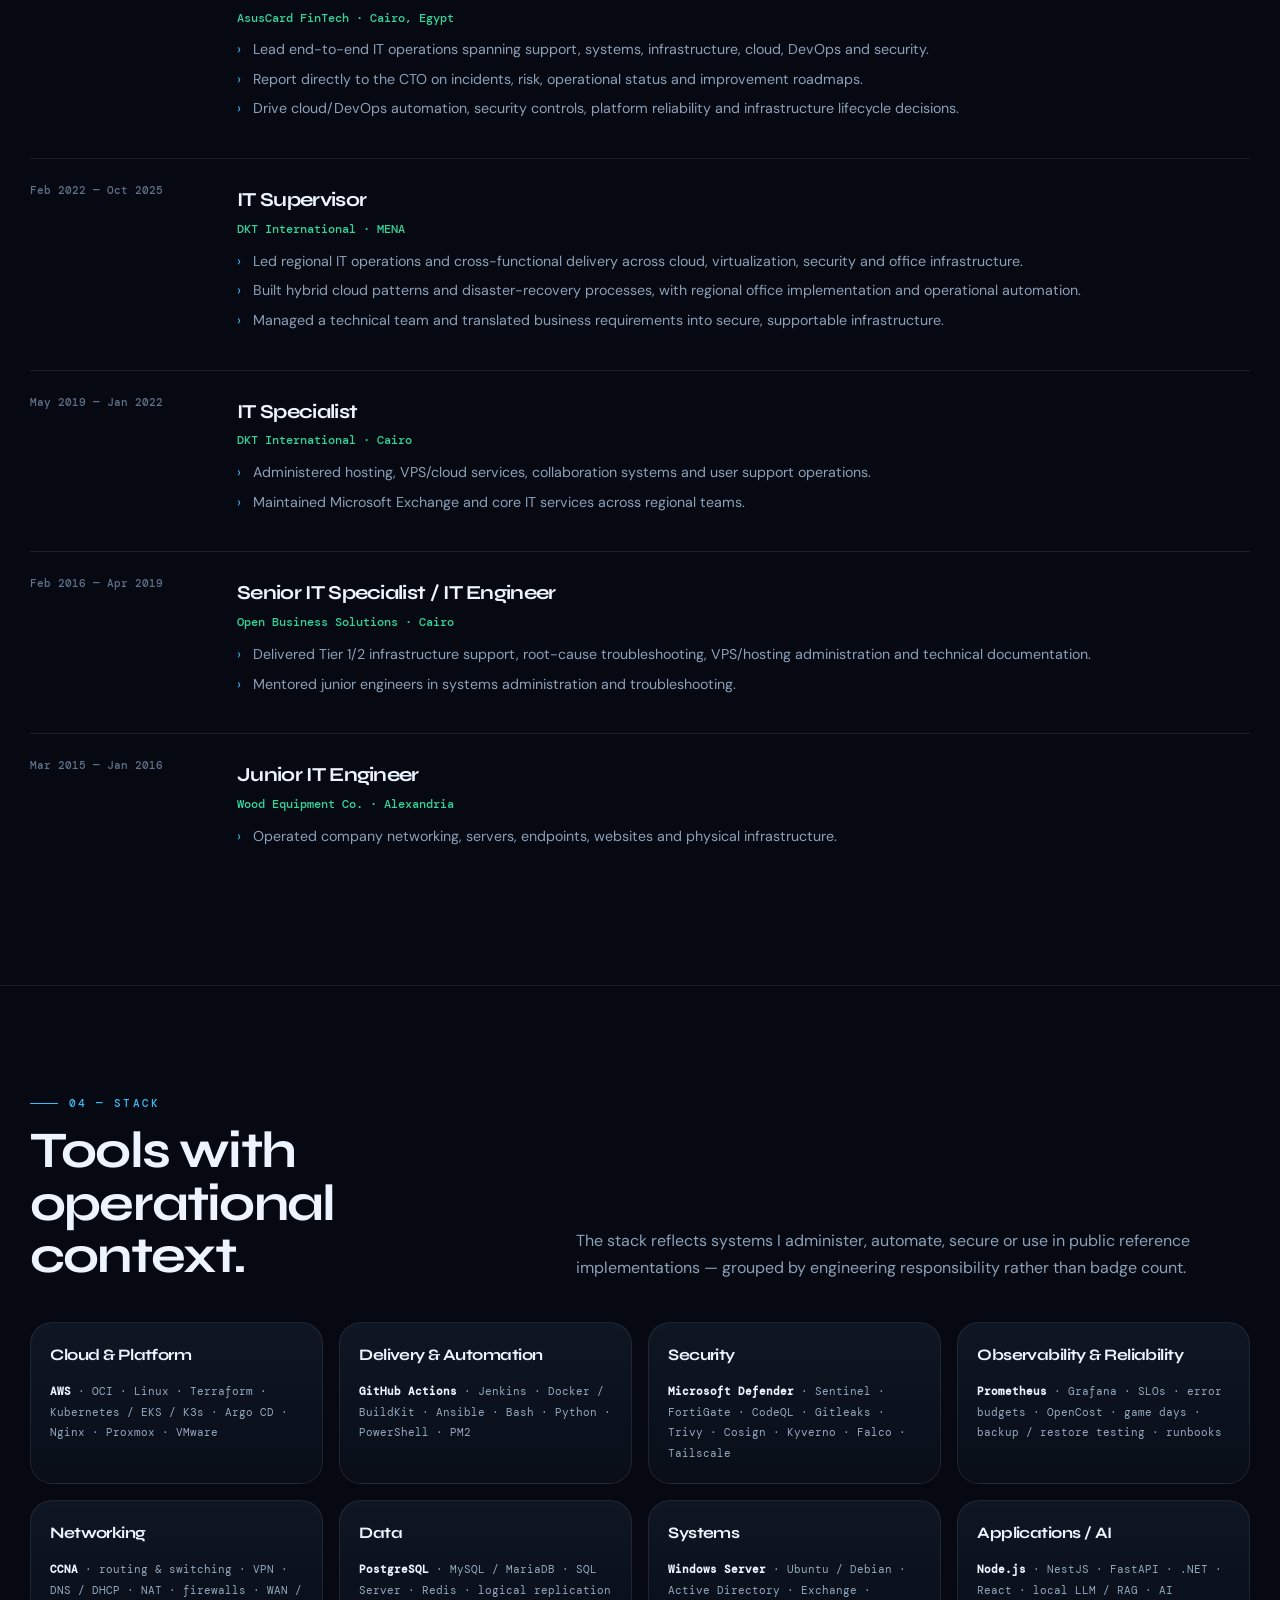
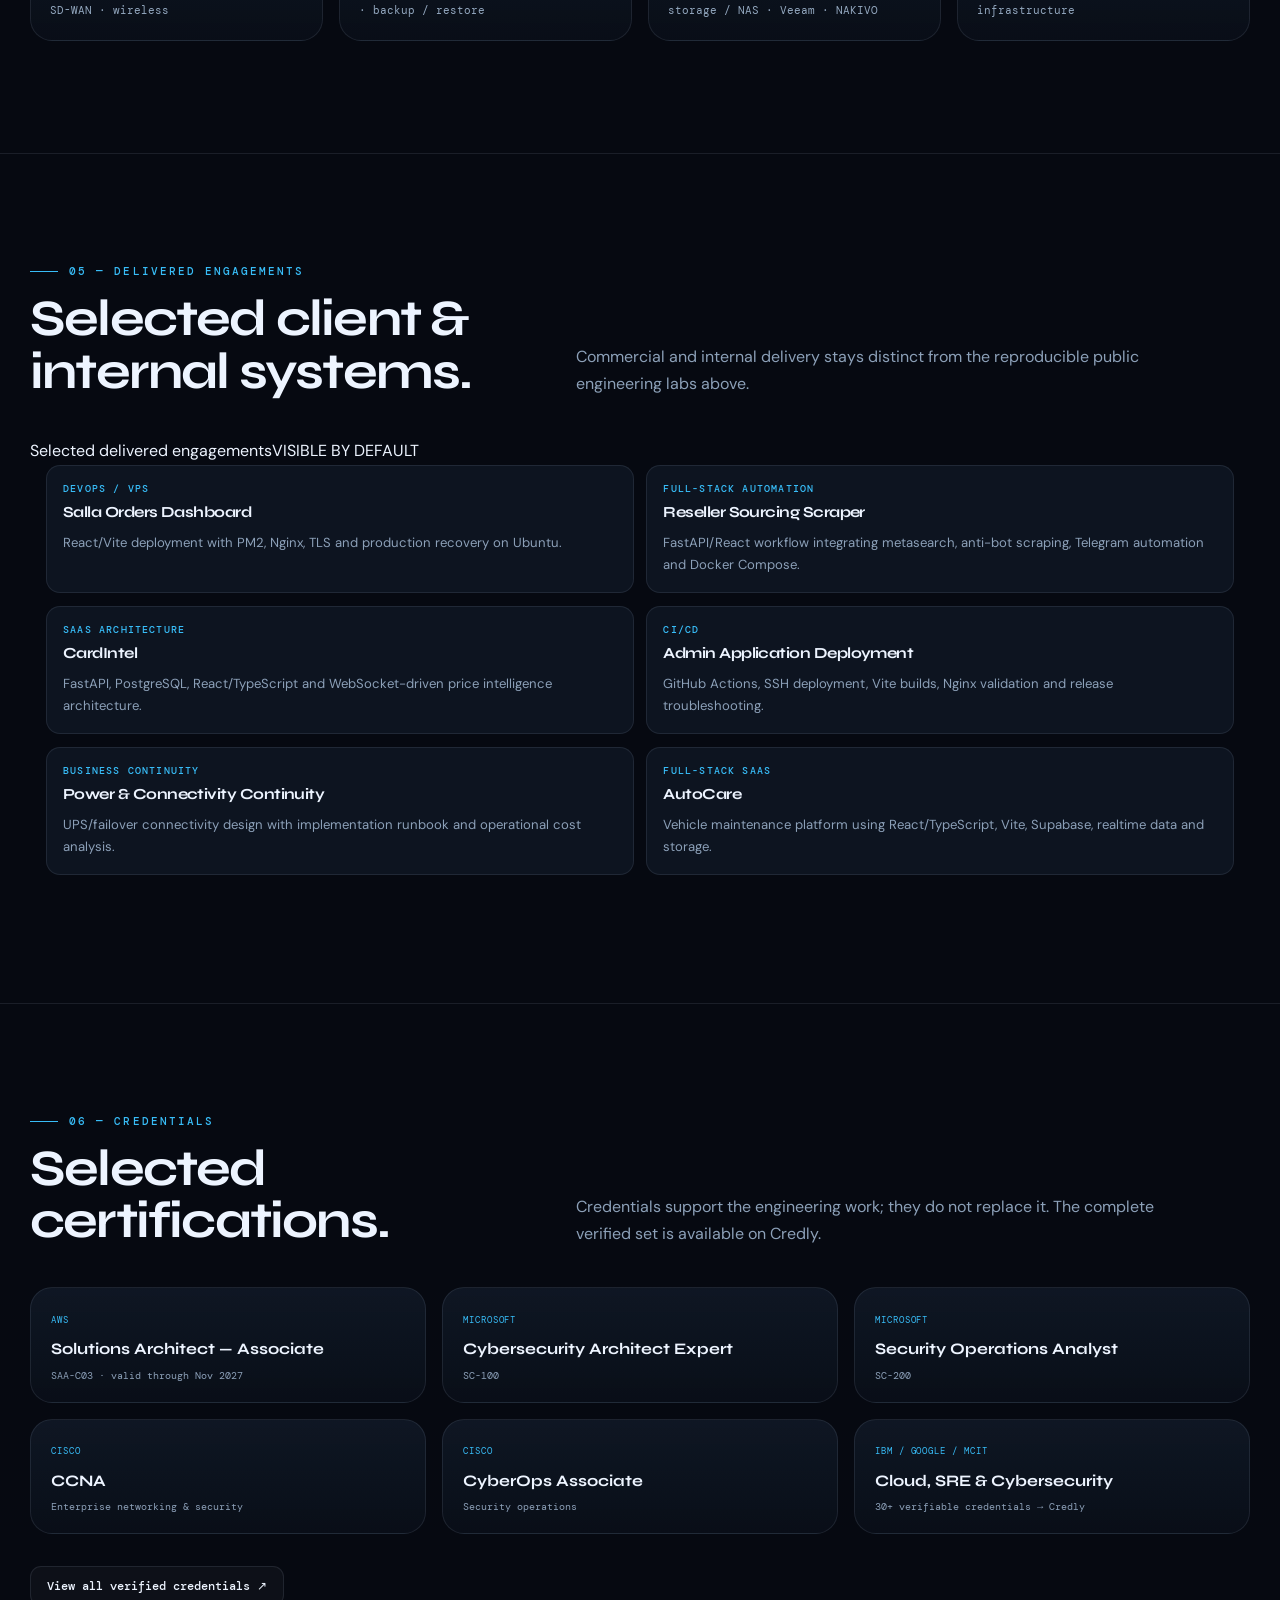
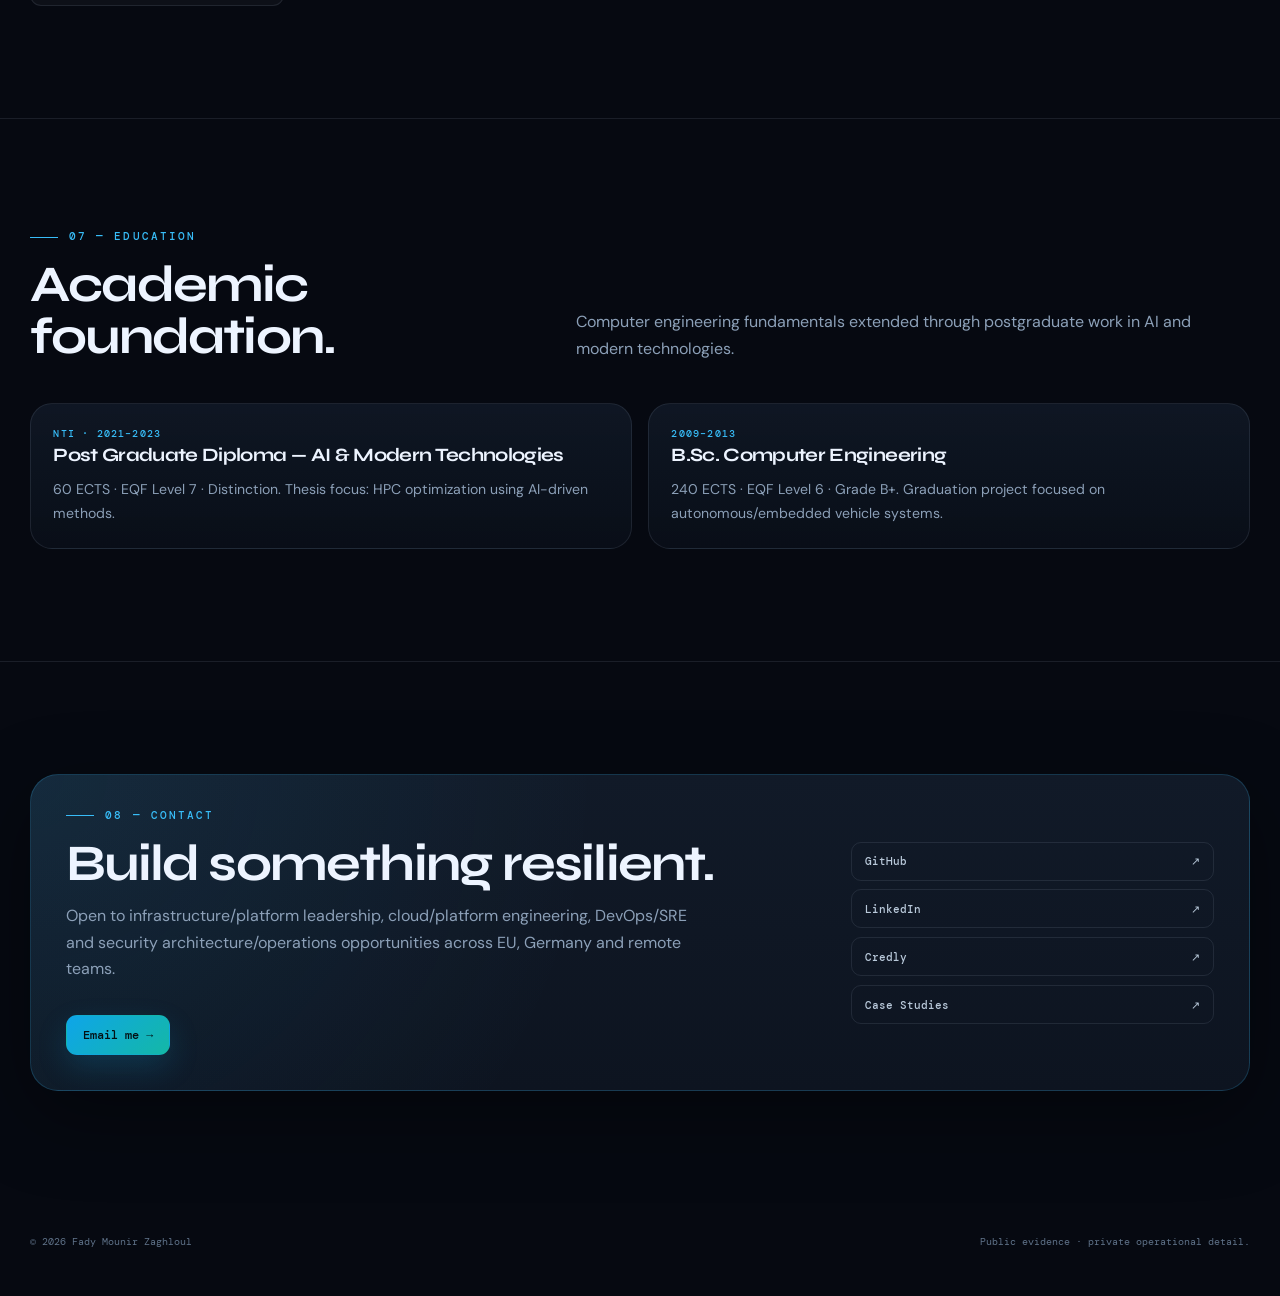
==== commit 3fff47e6: "Link projects hub and show delivered engagements by default" ====
--- a/index.html
+++ b/index.html
@@ -24,7 +24,7 @@
 <div class="nav-wrap"><nav class="nav" aria-label="Primary navigation">
   <a class="brand" href="#main-content"><span class="brand-mark">FZ</span><span>Fady Mounir</span></a>
   <ul class="nav-links" id="primary-nav">
-    <li><a href="#engineering">Engineering</a></li><li><a href="#case-studies">Case Studies</a></li><li><a href="#experience">Experience</a></li><li><a href="#skills">Stack</a></li><li><a href="#certifications">Credentials</a></li><li><a href="#contact">Contact</a></li>
+    <li><a href="projects.html">Projects</a></li><li><a href="#engineering">Engineering</a></li><li><a href="#case-studies">Case Studies</a></li><li><a href="#experience">Experience</a></li><li><a href="#skills">Stack</a></li><li><a href="#certifications">Credentials</a></li><li><a href="#contact">Contact</a></li>
   </ul>
   <div class="nav-actions"><a class="icon-btn" href="https://github.com/fadyy2k" target="_blank" rel="noopener noreferrer">GitHub ↗</a><a class="nav-cta" href="mailto:fadyy2k@gmail.com">Contact →</a><button class="icon-btn menu" type="button" aria-controls="primary-nav" aria-expanded="false">Menu</button></div>
 </nav></div>
@@ -38,7 +38,7 @@
       <h1>Build for the <span class="accent">failure path.</span></h1>
       <p class="hero-role">AWS · Kubernetes · Terraform · GitOps · DevSecOps · SRE</p>
       <p class="hero-desc">I design, secure, automate and operate infrastructure with rollback, observability and least privilege treated as engineering requirements — not afterthoughts.</p>
-      <div class="cta-row"><a class="btn primary" href="#engineering">Explore engineering ↓</a><a class="btn soft" href="https://fadyy2k.github.io/platform-engineering-eks-gitops/" target="_blank" rel="noopener noreferrer">Platform docs ↗</a><a class="btn soft" href="https://github.com/fadyy2k/engineering-case-studies" target="_blank" rel="noopener noreferrer">Case studies ↗</a></div>
+      <div class="cta-row"><a class="btn primary" href="#engineering">Explore engineering ↓</a><a class="btn soft" href="projects.html">Projects map →</a><a class="btn soft" href="https://fadyy2k.github.io/platform-engineering-eks-gitops/" target="_blank" rel="noopener noreferrer">Platform docs ↗</a><a class="btn soft" href="https://github.com/fadyy2k/engineering-case-studies" target="_blank" rel="noopener noreferrer">Case studies ↗</a></div>
     </div>
     <div class="terminal reveal">
       <div class="term-head"><div class="dots"><i></i><i></i><i></i></div><span>fady@platform: ~/engineering</span></div>
@@ -107,14 +107,14 @@
 <div class="divider"></div>
 <section class="section" id="services"><div class="container">
   <div class="section-head reveal"><div><div class="eyebrow">05 — Delivered engagements</div><h2>Selected client &amp; internal systems.</h2></div><p>Commercial and internal delivery stays distinct from the reproducible public engineering labs above.</p></div>
-  <details class="engagements reveal"><summary>View selected delivered engagements <span>+</span></summary><div class="eng-grid">
+  <div class="engagements reveal"><div class="engagements-head"><span>Selected delivered engagements</span><span>VISIBLE BY DEFAULT</span></div><div class="eng-grid">
     <article class="eng"><div class="kicker">DevOps / VPS</div><h3>Salla Orders Dashboard</h3><p>React/Vite deployment with PM2, Nginx, TLS and production recovery on Ubuntu.</p></article>
     <article class="eng"><div class="kicker">Full-stack automation</div><h3>Reseller Sourcing Scraper</h3><p>FastAPI/React workflow integrating metasearch, anti-bot scraping, Telegram automation and Docker Compose.</p></article>
     <article class="eng"><div class="kicker">SaaS architecture</div><h3>CardIntel</h3><p>FastAPI, PostgreSQL, React/TypeScript and WebSocket-driven price intelligence architecture.</p></article>
     <article class="eng"><div class="kicker">CI/CD</div><h3>Admin Application Deployment</h3><p>GitHub Actions, SSH deployment, Vite builds, Nginx validation and release troubleshooting.</p></article>
     <article class="eng"><div class="kicker">Business continuity</div><h3>Power &amp; Connectivity Continuity</h3><p>UPS/failover connectivity design with implementation runbook and operational cost analysis.</p></article>
     <article class="eng"><div class="kicker">Full-stack SaaS</div><h3>AutoCare</h3><p>Vehicle maintenance platform using React/TypeScript, Vite, Supabase, realtime data and storage.</p></article>
-  </div></details>
+  </div></div>
 </div></section>
 
 <div class="divider"></div>
--- a/assets/style.css
+++ b/assets/style.css
@@ -54,3 +54,34 @@
 @media(max-width:980px){.nav-links{display:none;position:absolute;left:1.2rem;right:1.2rem;top:76px;flex-direction:column;align-items:flex-start;padding:1rem;background:rgba(6,9,17,.97);border:1px solid var(--line);border-radius:14px}.nav-links.open{display:flex}.menu{display:inline-flex}.nav-cta{display:none}.hero-grid{grid-template-columns:1fr}.hero{padding-top:8.5rem}.terminal{max-width:680px}.section-head{grid-template-columns:1fr;gap:1rem}.flagship,.mind{grid-column:span 12}.infra,.ansible,.oss{grid-column:span 6}.stack-grid{grid-template-columns:repeat(2,1fr)}.cert-grid{grid-template-columns:repeat(2,1fr)}.contact-card{grid-template-columns:1fr}}
 @media(max-width:680px){.container,.nav{width:min(100% - 1.2rem,1220px)}.section{padding:4.5rem 0}.hero{padding-top:7.5rem}.hero-grid{gap:2rem}.hero-strip{grid-template-columns:1fr 1fr}.metric:nth-child(2){border-right:0}.metric:nth-child(-n+2){border-bottom:1px solid var(--line)}.flagship,.mind,.infra,.ansible,.oss{grid-column:span 12}.flagship .arch{grid-template-columns:1fr 1fr}.case-grid,.stack-grid,.cert-grid,.edu-grid,.eng-grid{grid-template-columns:1fr}.role{grid-template-columns:1fr;gap:.55rem}.contact-card{padding:1.4rem}footer{flex-direction:column}.terminal{border-radius:18px}.term-body{padding:1rem;font-size:.68rem}.term-line{grid-template-columns:70px 1fr}.nav-actions .icon-btn:not(.menu){display:none}}
 @media(prefers-reduced-motion:reduce){*{scroll-behavior:auto!important;animation:none!important;transition:none!important}.reveal{opacity:1;transform:none}}
+
+
+/* Projects hub */
+.projects-hero{min-height:84vh;padding:10rem 0 5rem;display:grid;align-items:center;position:relative;overflow:hidden}
+.projects-hero::after{content:"";position:absolute;width:34rem;height:34rem;border-radius:50%;right:-12rem;top:6rem;background:radial-gradient(circle,rgba(167,139,250,.11),transparent 68%);pointer-events:none}
+.projects-hero-grid{display:grid;grid-template-columns:minmax(0,1.08fr) minmax(360px,.72fr);gap:4rem;align-items:center}
+.projects-hero h1{max-width:820px}.projects-lede{margin-top:1.4rem}
+.project-radar{width:min(430px,100%);aspect-ratio:1;justify-self:end;position:relative;display:grid;place-items:center}
+.radar-core{width:104px;height:104px;border-radius:28px;display:grid;place-items:center;align-content:center;background:linear-gradient(145deg,rgba(56,189,248,.16),rgba(167,139,250,.14));border:1px solid rgba(125,211,252,.35);box-shadow:0 0 55px rgba(56,189,248,.12);z-index:4}
+.radar-core span{font:800 2rem var(--display);line-height:1}.radar-core small{font:500 .55rem var(--mono);letter-spacing:.14em;color:var(--cyan);margin-top:.35rem}
+.radar-ring{position:absolute;border:1px solid rgba(148,163,184,.16);border-radius:50%}.r1{width:42%;height:42%;animation:radarSpin 15s linear infinite}.r2{width:67%;height:67%;border-style:dashed;animation:radarSpin 24s linear infinite reverse}.r3{width:92%;height:92%;border-color:rgba(56,189,248,.12);animation:radarSpin 36s linear infinite}
+.radar-ring::before,.radar-ring::after{content:"";position:absolute;width:7px;height:7px;border-radius:50%;background:var(--cyan);box-shadow:0 0 18px rgba(56,189,248,.8)}.radar-ring::before{left:50%;top:-4px}.radar-ring::after{right:8%;bottom:20%;background:var(--violet);box-shadow:0 0 18px rgba(167,139,250,.7)}
+@keyframes radarSpin{to{transform:rotate(360deg)}}
+.radar-label{position:absolute;font:500 .57rem var(--mono);letter-spacing:.12em;color:var(--dim);z-index:5}.rl1{top:8%;left:38%}.rl2{right:0;top:43%}.rl3{bottom:7%;left:38%}.rl4{left:0;top:43%}
+.radar-ping{position:absolute;width:8px;height:8px;border-radius:50%;background:var(--green);box-shadow:0 0 0 0 rgba(52,211,153,.45);animation:radarPing 2.6s infinite}.p1{left:28%;top:27%}.p2{right:27%;bottom:28%;animation-delay:.9s;background:var(--cyan)}.p3{right:20%;top:29%;animation-delay:1.7s;background:var(--violet)}
+@keyframes radarPing{60%{box-shadow:0 0 0 12px rgba(52,211,153,0)}100%{box-shadow:0 0 0 0 rgba(52,211,153,0)}}
+.project-summary{margin-top:2rem;display:grid;grid-template-columns:repeat(4,1fr);border:1px solid var(--line);border-radius:18px;background:rgba(255,255,255,.018);overflow:hidden}.project-summary>div{padding:1rem 1.2rem}.project-summary>div:not(:last-child){border-right:1px solid var(--line)}.project-summary b{font:800 1.35rem var(--display);display:block}.project-summary span{font:400 .6rem var(--mono);text-transform:uppercase;letter-spacing:.08em;color:var(--dim)}
+.project-filters{display:flex;flex-wrap:wrap;gap:.55rem;margin:-.5rem 0 1.5rem}.filter-chip{border:1px solid var(--line);background:rgba(255,255,255,.018);color:var(--muted);border-radius:999px;padding:.5rem .8rem;font:500 .65rem var(--mono);cursor:pointer;transition:.2s}.filter-chip:hover,.filter-chip.active{border-color:rgba(56,189,248,.38);color:var(--text);background:rgba(56,189,248,.07)}
+.projects-catalog{display:grid;grid-template-columns:repeat(12,1fr);gap:1rem}.catalog-card{grid-column:span 6;position:relative;padding:1.45rem;border-radius:22px;border:1px solid var(--line);background:linear-gradient(180deg,rgba(17,26,40,.88),rgba(9,14,24,.94));overflow:hidden;transition:transform .25s ease,border-color .25s ease,opacity .2s ease}.catalog-card:hover{transform:translateY(-4px);border-color:rgba(56,189,248,.28)}.catalog-card.filtered-out{display:none}.flagship-catalog{grid-column:span 12;min-height:370px;padding:1.7rem;background:radial-gradient(circle at 94% 6%,rgba(167,139,250,.11),transparent 34%),linear-gradient(180deg,rgba(17,26,40,.92),rgba(9,14,24,.96));border-color:rgba(56,189,248,.2)}.wide-catalog{grid-column:span 12}
+.catalog-top{display:flex;justify-content:space-between;align-items:center;gap:1rem;margin-bottom:1.3rem}.catalog-index{font:500 .6rem var(--mono);letter-spacing:.13em;color:var(--dim)}.status-pill{font:600 .56rem var(--mono);letter-spacing:.1em;padding:.3rem .5rem;border-radius:6px;border:1px solid rgba(56,189,248,.22);color:var(--cyan);background:rgba(56,189,248,.04)}.status-pill.live{color:var(--green);border-color:rgba(52,211,153,.25);background:rgba(52,211,153,.05)}.status-pill.evidence{color:var(--violet);border-color:rgba(167,139,250,.25)}.status-pill.upstream{color:var(--amber);border-color:rgba(251,191,36,.25)}
+.catalog-card h3{font-size:1.45rem;margin:.8rem 0}.flagship-catalog h3{font-size:2.25rem}.catalog-desc{color:var(--muted);font-size:.91rem;max-width:920px}.catalog-note{margin-top:1.15rem;font:400 .62rem/1.6 var(--mono);color:var(--dim)}
+.catalog-symbol{width:58px;height:58px;border-radius:16px;display:grid;place-items:center;font:700 .72rem var(--mono);letter-spacing:.04em;border:1px solid currentColor;background:rgba(255,255,255,.02)}.catalog-symbol.cyan{color:var(--cyan)}.catalog-symbol.violet{color:var(--violet)}.catalog-symbol.lime{color:var(--green)}.catalog-symbol.amber{color:var(--amber)}.catalog-symbol.red{color:var(--red)}
+.platform-icon{width:86px;height:58px;position:relative}.platform-icon span{position:absolute;width:22px;height:22px;border:1px solid rgba(56,189,248,.6);background:rgba(56,189,248,.06);border-radius:7px}.platform-icon span:nth-child(1){left:0;top:18px}.platform-icon span:nth-child(2){left:31px;top:0;border-color:rgba(167,139,250,.65)}.platform-icon span:nth-child(3){right:0;top:28px;border-color:rgba(52,211,153,.65)}.platform-icon::before,.platform-icon::after{content:"";position:absolute;height:1px;background:linear-gradient(90deg,var(--cyan),var(--violet),var(--green));transform-origin:left center}.platform-icon::before{width:39px;left:18px;top:23px;transform:rotate(-22deg)}.platform-icon::after{width:38px;left:48px;top:20px;transform:rotate(34deg)}
+.evidence-row{display:grid;grid-template-columns:repeat(4,1fr);gap:.6rem;margin:1.4rem 0 .2rem}.evidence-row span{padding:.65rem;border:1px solid var(--line);border-radius:9px;font:500 .58rem var(--mono);letter-spacing:.08em;color:#a9bfd2;text-align:center;background:rgba(255,255,255,.016)}
+.catalog-links{display:flex;flex-wrap:wrap;gap:.6rem;margin-top:1.2rem}.catalog-links a{font:500 .67rem var(--mono);text-decoration:none;padding:.5rem .68rem;border:1px solid var(--line);border-radius:8px;color:#b7c7d8;background:rgba(255,255,255,.018)}.catalog-links a:hover{color:var(--cyan);border-color:rgba(56,189,248,.34)}
+.case-mini-grid{display:grid;grid-template-columns:repeat(3,1fr);gap:.55rem;margin-top:1.2rem}.case-mini-grid span{padding:.65rem .75rem;border:1px solid var(--line);border-radius:9px;font:500 .63rem var(--mono);color:#9fb2c5}
+.upstream-grid{display:grid;grid-template-columns:1fr 1fr;gap:.8rem;margin-top:1.2rem}.upstream-grid a{text-decoration:none;border:1px solid var(--line);border-radius:14px;padding:1rem;display:grid;gap:.35rem;background:rgba(255,255,255,.018)}.upstream-grid a:hover{border-color:rgba(251,191,36,.32)}.upstream-grid strong{font-family:var(--display)}.upstream-grid span{font-size:.8rem;color:var(--muted)}.upstream-grid b{font:500 .58rem var(--mono);color:var(--amber);letter-spacing:.08em;margin-top:.35rem}
+.principle-grid{display:grid;grid-template-columns:repeat(4,1fr);gap:1rem}.principle{padding:1.2rem}.principle>span{font:600 .62rem var(--mono);color:var(--cyan)}.principle h3{margin:.7rem 0 .45rem}.principle p{color:var(--muted);font-size:.83rem}
+
+@media(max-width:980px){.projects-hero-grid{grid-template-columns:1fr}.project-radar{justify-self:center;width:min(390px,86vw)}.catalog-card{grid-column:span 12}.principle-grid{grid-template-columns:repeat(2,1fr)}}
+@media(max-width:680px){.projects-hero{padding-top:8rem}.project-summary{grid-template-columns:1fr 1fr}.project-summary>div:nth-child(2){border-right:0}.project-summary>div:nth-child(-n+2){border-bottom:1px solid var(--line)}.project-radar{width:min(330px,88vw)}.flagship-catalog h3{font-size:1.7rem}.evidence-row{grid-template-columns:1fr 1fr}.case-mini-grid,.upstream-grid,.principle-grid{grid-template-columns:1fr}.catalog-card,.flagship-catalog{padding:1.2rem}}
